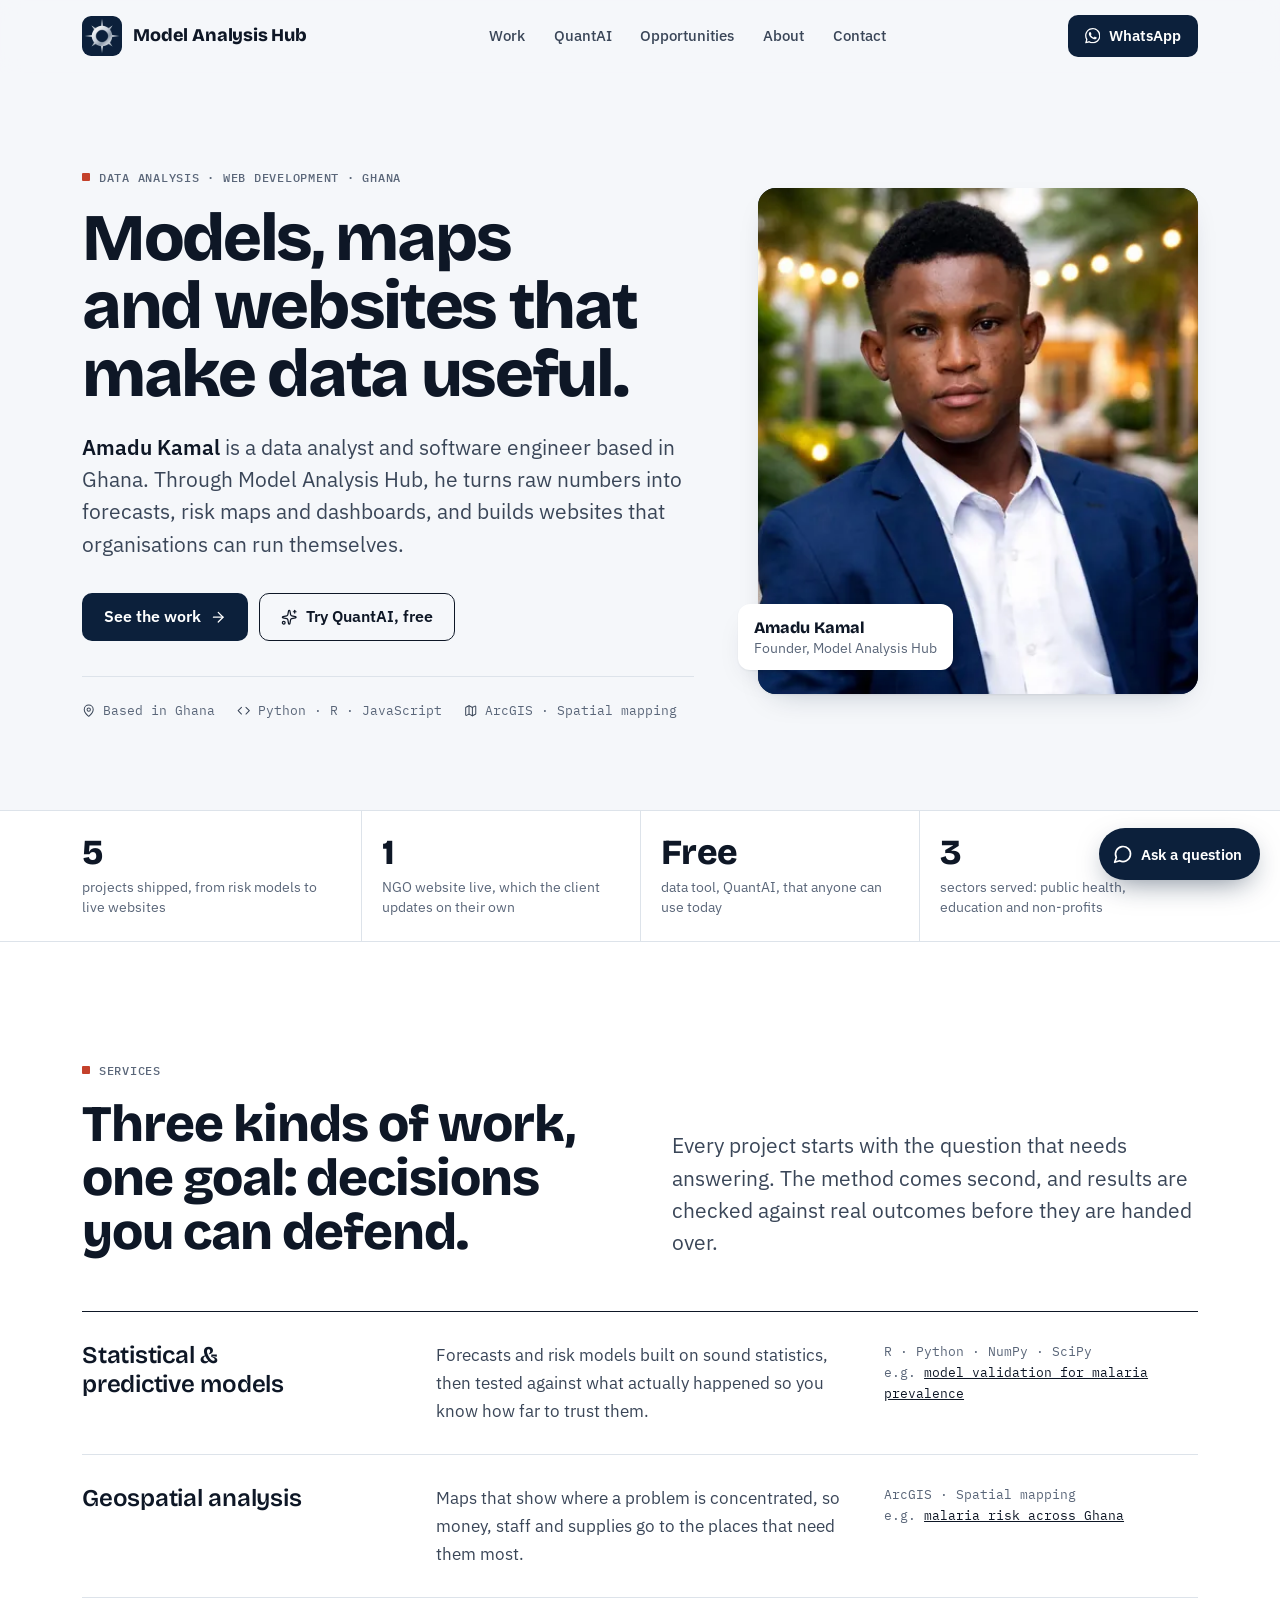
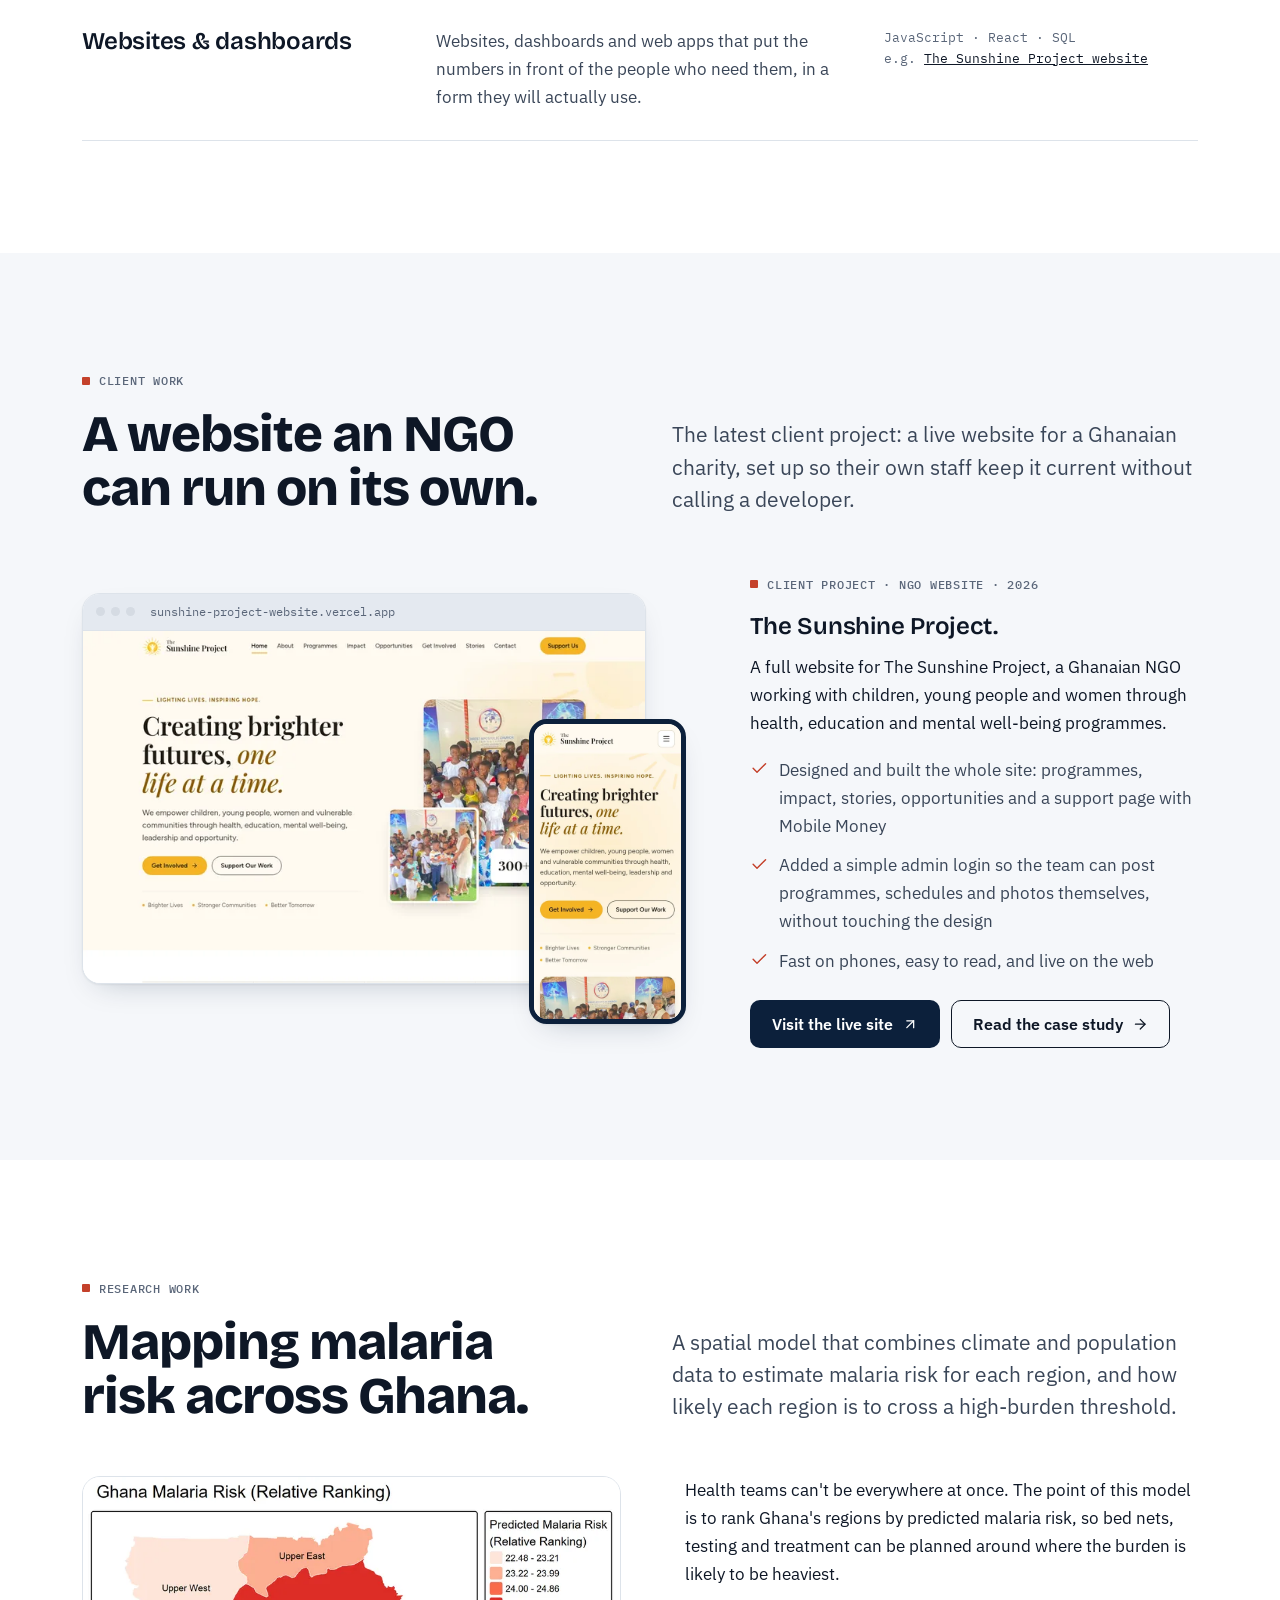
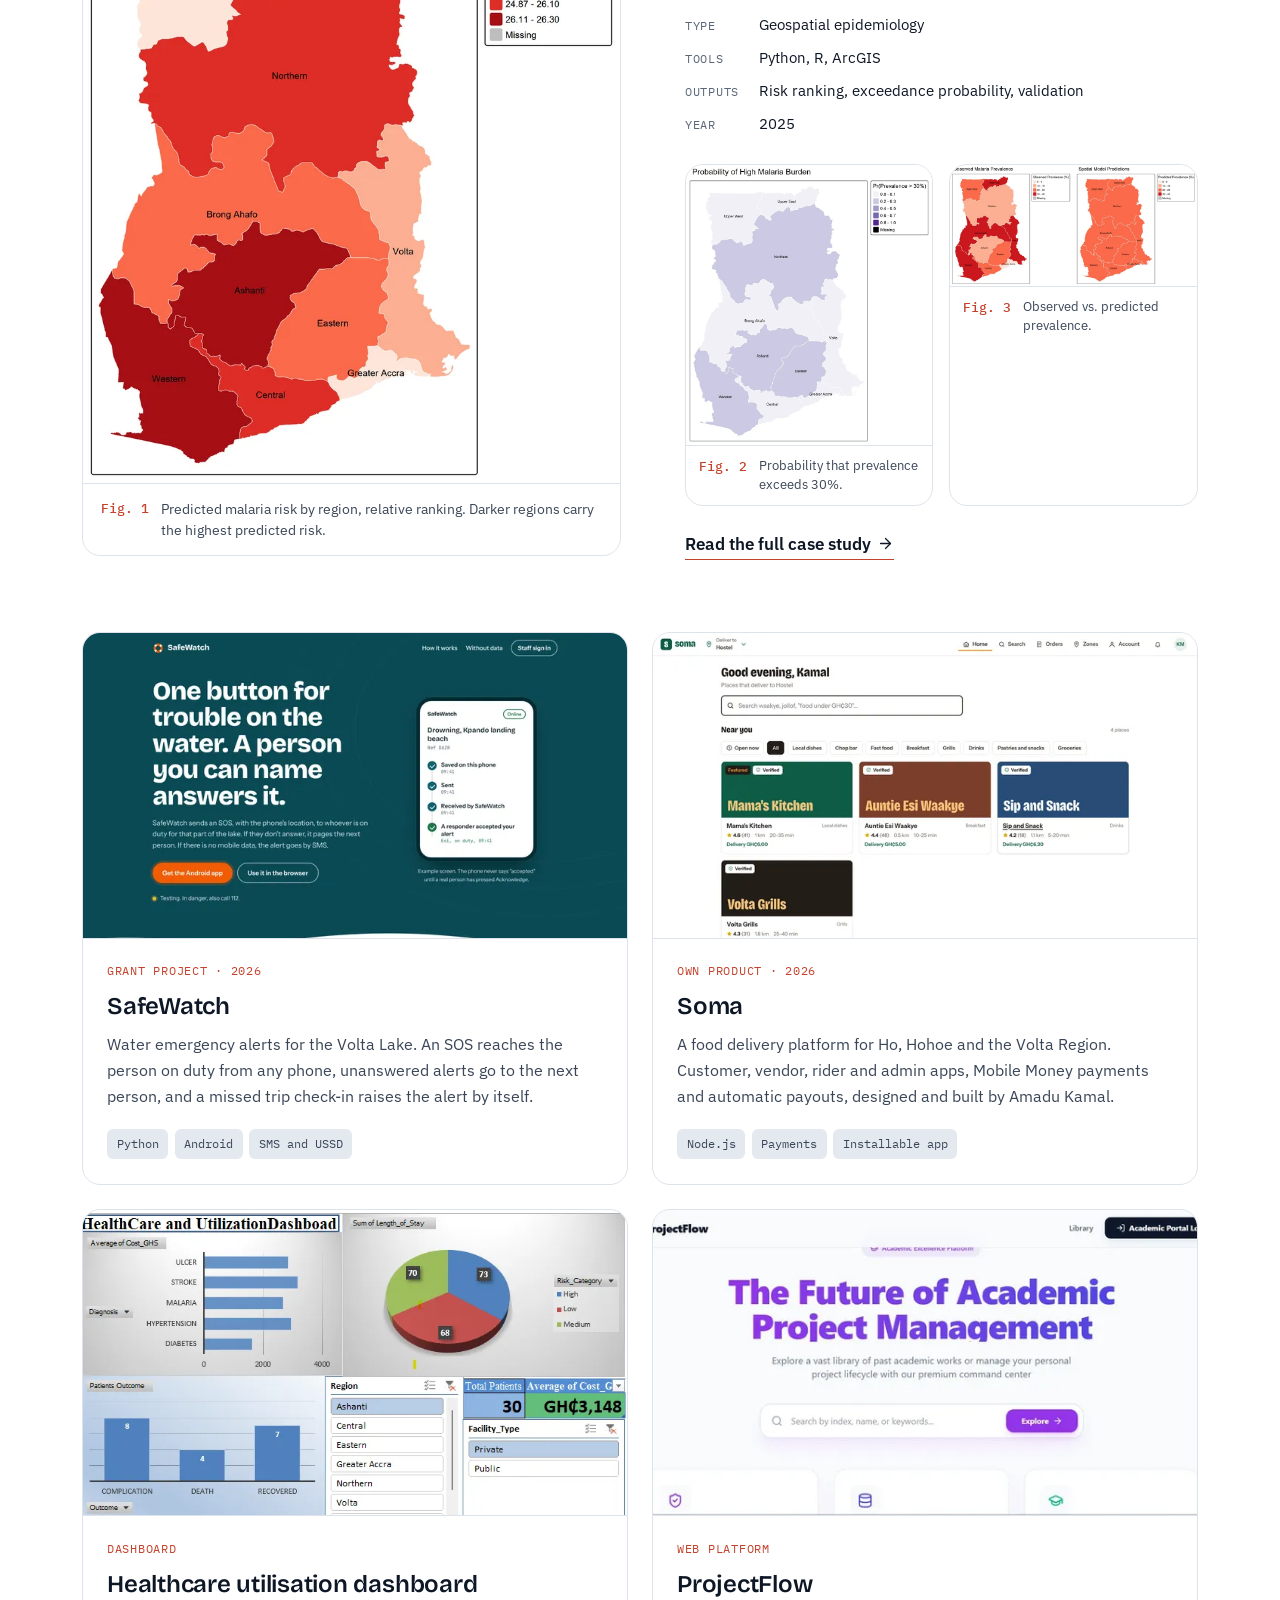
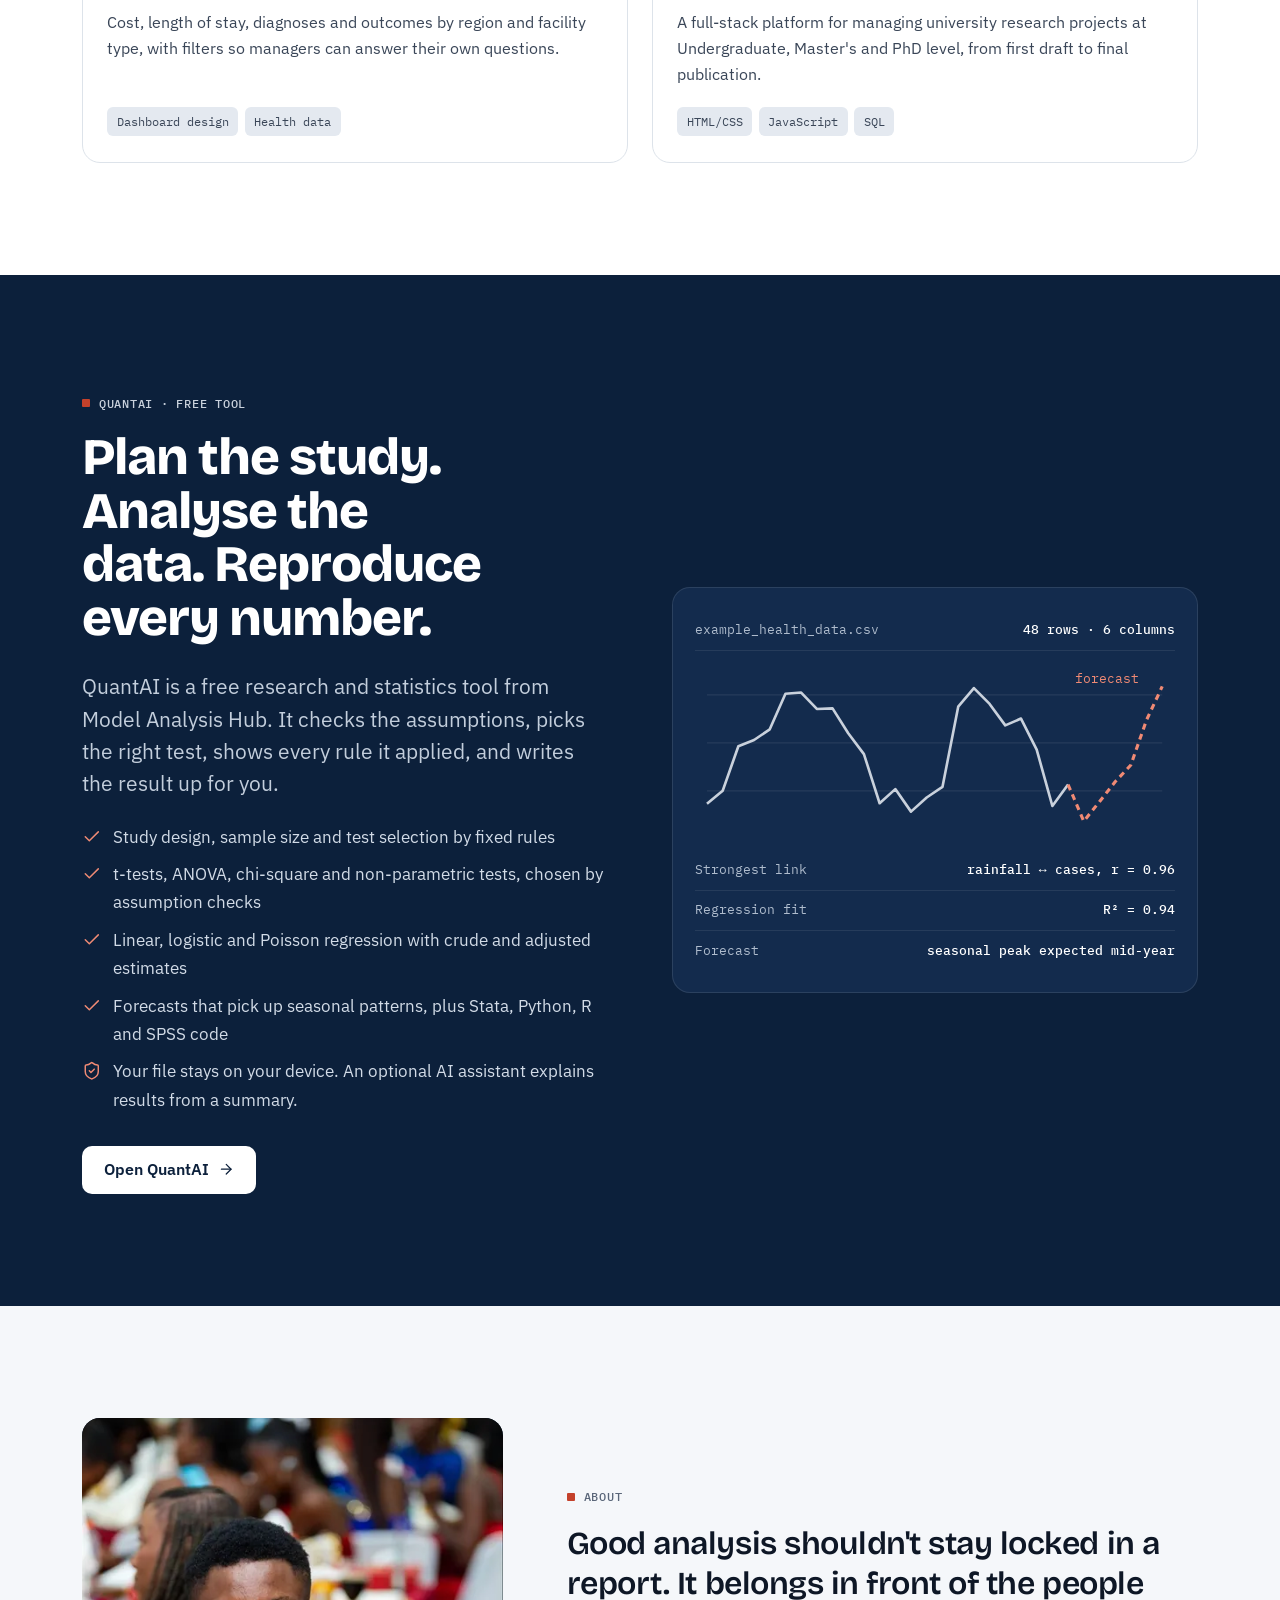
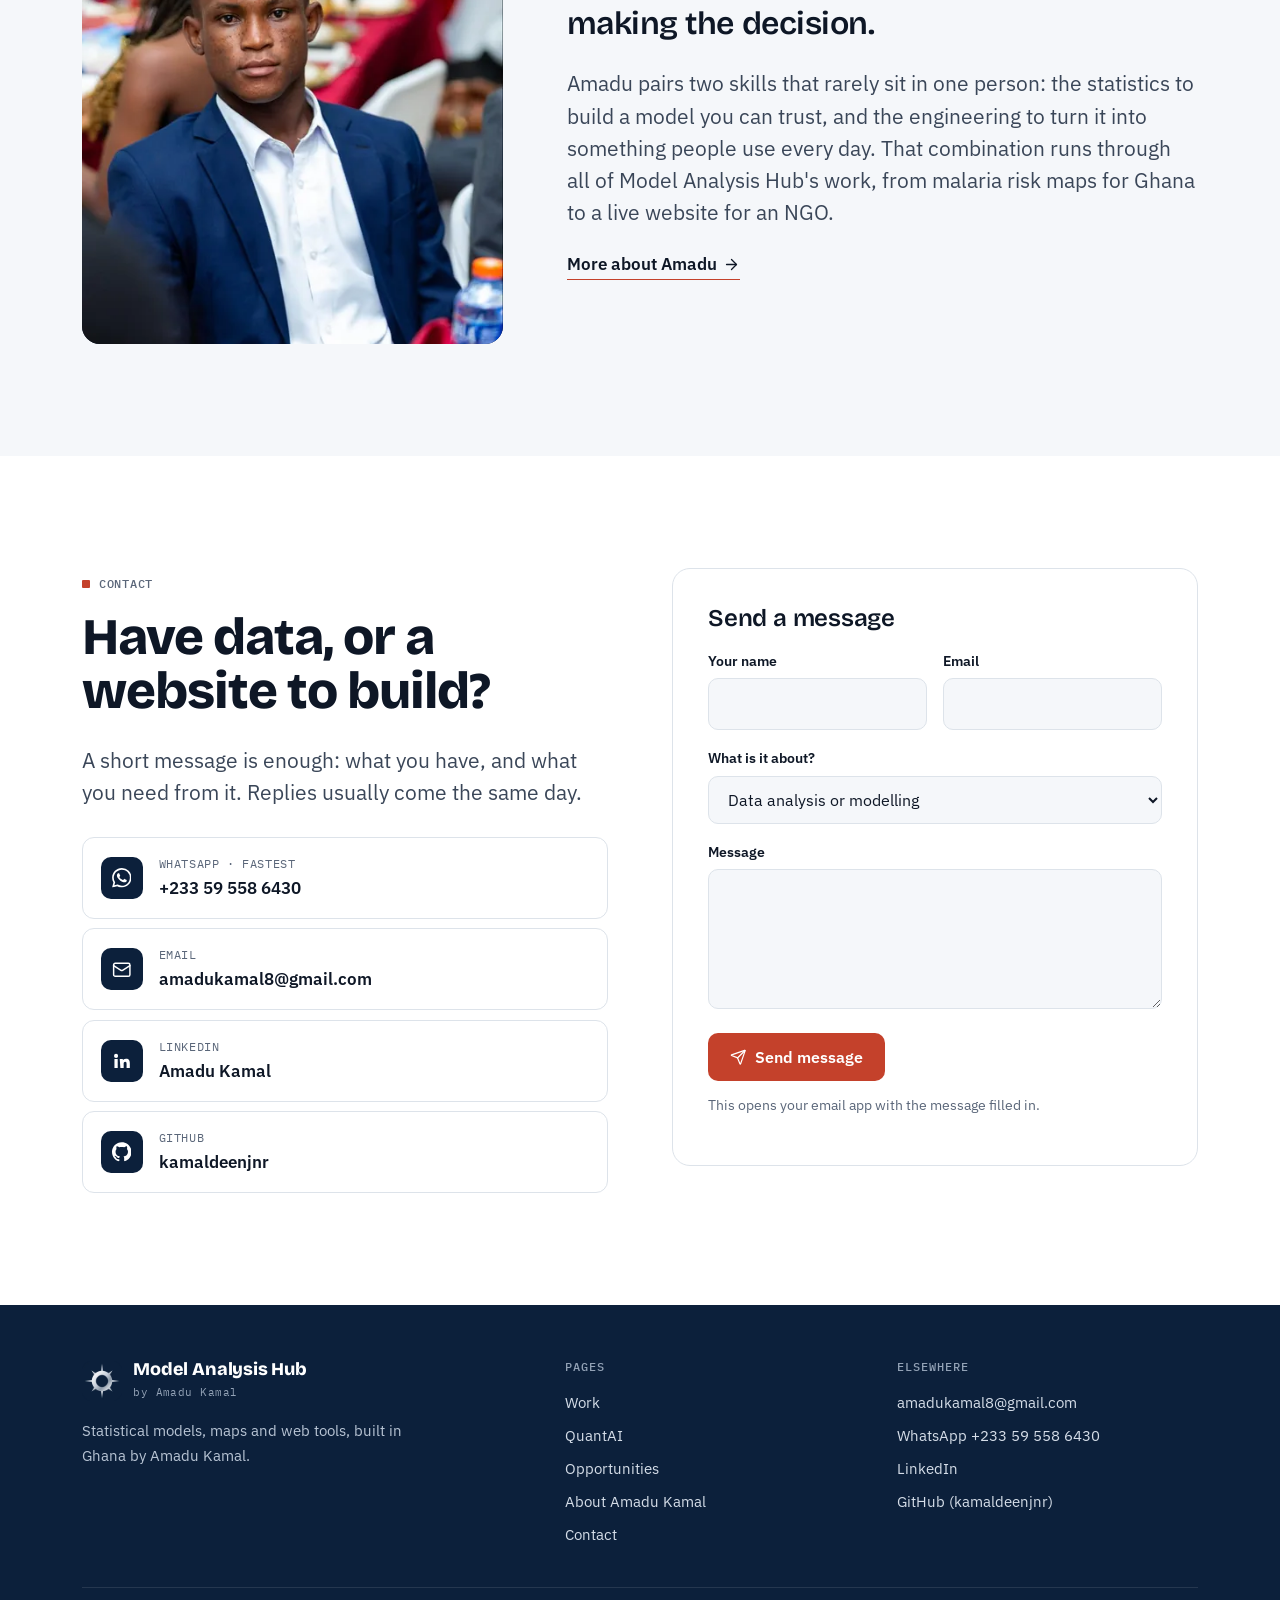
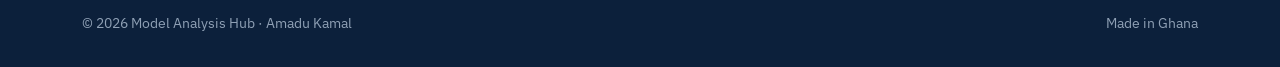
==== index.html @ a0639b0c "Add SafeWatch to Work, home page, About and site summary" ====
<!doctype html>
<html lang="en" class="no-js">
<head>
<meta charset="utf-8">
<meta name="viewport" content="width=device-width, initial-scale=1">
<title>Data Analysis, Maps &amp; Websites in Ghana | Amadu Kamal</title>
<meta name="description" content="Amadu Kamal is a Ghanaian data analyst and software engineer. Through Model Analysis Hub he builds websites, statistical models, malaria risk maps and dashboards. Try QuantAI, his free data tool.">
<meta name="author" content="Amadu Kamal">
<meta name="google-site-verification" content="Pt5oXq1ZHAFa3sKu0Z5aOgnvR7AyB0WggZqfOcq45DY">
<link rel="canonical" href="https://modelanalysishub.com/">
<meta name="theme-color" content="#0C203B">
<meta property="og:type" content="website">
<meta property="og:site_name" content="Model Analysis Hub">
<meta property="og:title" content="Data Analysis, Maps &amp; Websites in Ghana | Amadu Kamal">
<meta property="og:description" content="Amadu Kamal is a Ghanaian data analyst and software engineer. Through Model Analysis Hub he builds websites, statistical models, malaria risk maps and dashboards. Try QuantAI, his free data tool.">
<meta property="og:url" content="https://modelanalysishub.com/">
<meta property="og:image" content="https://modelanalysishub.com/assets/img/og-amadu-kamal.jpg">
<meta property="og:image:width" content="1200">
<meta property="og:image:height" content="630">
<meta property="og:image:alt" content="Amadu Kamal, founder of Model Analysis Hub">
<meta property="og:locale" content="en_GB">
<meta name="twitter:card" content="summary_large_image">
<meta name="twitter:title" content="Data Analysis, Maps &amp; Websites in Ghana | Amadu Kamal">
<meta name="twitter:description" content="Amadu Kamal is a Ghanaian data analyst and software engineer. Through Model Analysis Hub he builds websites, statistical models, malaria risk maps and dashboards. Try QuantAI, his free data tool.">
<meta name="twitter:image" content="https://modelanalysishub.com/assets/img/og-amadu-kamal.jpg">
<link rel="icon" href="/favicon.ico" sizes="48x48">
<link rel="icon" href="/assets/img/icon.svg" type="image/svg+xml">
<link rel="icon" href="/assets/img/favicon-96.png" type="image/png" sizes="96x96">
<link rel="icon" href="/assets/img/favicon-192.png" type="image/png" sizes="192x192">
<link rel="apple-touch-icon" href="/assets/img/apple-touch-icon.png">
<link rel="manifest" href="/site.webmanifest">
<link rel="preload" href="assets/fonts/bricolage-grotesque-latin-800-normal.woff2" as="font" type="font/woff2" crossorigin>
<link rel="preload" href="assets/fonts/bricolage-grotesque-latin-600-normal.woff2" as="font" type="font/woff2" crossorigin>
<link rel="preload" href="assets/fonts/ibm-plex-sans-latin-400-normal.woff2" as="font" type="font/woff2" crossorigin>
<link rel="preload" href="assets/fonts/ibm-plex-mono-latin-500-normal.woff2" as="font" type="font/woff2" crossorigin>
<link rel="stylesheet" href="assets/css/site.css">
<script type="application/ld+json">{"@context": "https://schema.org", "@graph": [{"@type": "WebSite", "@id": "https://modelanalysishub.com/#website", "url": "https://modelanalysishub.com/", "name": "Model Analysis Hub", "alternateName": "Amadu Kamal", "publisher": {"@id": "https://modelanalysishub.com/#org"}, "inLanguage": "en"}, {"@type": "Organization", "@id": "https://modelanalysishub.com/#org", "name": "Model Analysis Hub", "url": "https://modelanalysishub.com/", "logo": "https://modelanalysishub.com/assets/img/favicon-512.png", "founder": {"@id": "https://modelanalysishub.com/#amadu-kamal"}, "email": "amadukamal8@gmail.com", "areaServed": "Worldwide", "address": {"@type": "PostalAddress", "addressCountry": "GH"}, "sameAs": ["https://github.com/kamaldeenjnr", "https://www.linkedin.com/in/amadu-kamal-65ab5326a"], "description": "Data analytics and software studio founded by Amadu Kamal: statistical and geospatial models, dashboards and web platforms."}, {"@type": "Person", "@id": "https://modelanalysishub.com/#amadu-kamal", "name": "Amadu Kamal", "alternateName": ["Amadu Kamal Jnr", "Kamal Amadu", "kamaldeenjnr"], "jobTitle": "Data Analyst and Software Engineer", "description": "Amadu Kamal is a Ghanaian data analyst and software engineer, founder of Model Analysis Hub. He builds statistical and geospatial models, dashboards and web platforms, and created QuantAI.", "image": "https://modelanalysishub.com/assets/img/amadu-kamal.jpg", "url": "https://modelanalysishub.com/founder.html", "email": "mailto:amadukamal8@gmail.com", "telephone": "+233595586430", "nationality": {"@type": "Country", "name": "Ghana"}, "homeLocation": {"@type": "Country", "name": "Ghana"}, "worksFor": {"@id": "https://modelanalysishub.com/#org"}, "knowsAbout": ["Website design", "Web development", "Data analysis", "Statistical modelling", "Predictive modelling", "Geospatial analysis", "Malaria risk mapping", "Python", "R", "ArcGIS", "JavaScript", "React", "SQL", "Dashboards", "Web development"], "sameAs": ["https://www.linkedin.com/in/amadu-kamal-65ab5326a", "https://github.com/kamaldeenjnr"]}, {"@type": "WebPage", "@id": "https://modelanalysishub.com/#webpage", "url": "https://modelanalysishub.com/", "name": "Amadu Kamal | Model Analysis Hub", "isPartOf": {"@id": "https://modelanalysishub.com/#website"}, "about": {"@id": "https://modelanalysishub.com/#amadu-kamal"}, "primaryImageOfPage": "https://modelanalysishub.com/assets/img/amadu-kamal.jpg"}]}</script>
</head>
<body>
<svg xmlns="http://www.w3.org/2000/svg" style="display:none" aria-hidden="true"><symbol id="i-arrow-right" viewBox="0 0 24 24"><path d="M5 12h14" /> <path d="m12 5 7 7-7 7" /></symbol><symbol id="i-arrow-up-right" viewBox="0 0 24 24"><path d="M7 7h10v10" /> <path d="M7 17 17 7" /></symbol><symbol id="i-b-github" viewBox="0 0 24 24"><path d="M12 .297c-6.63 0-12 5.373-12 12 0 5.303 3.438 9.8 8.205 11.385.6.113.82-.258.82-.577 0-.285-.01-1.04-.015-2.04-3.338.724-4.042-1.61-4.042-1.61C4.422 18.07 3.633 17.7 3.633 17.7c-1.087-.744.084-.729.084-.729 1.205.084 1.838 1.236 1.838 1.236 1.07 1.835 2.809 1.305 3.495.998.108-.776.417-1.305.76-1.605-2.665-.3-5.466-1.332-5.466-5.93 0-1.31.465-2.38 1.235-3.22-.135-.303-.54-1.523.105-3.176 0 0 1.005-.322 3.3 1.23.96-.267 1.98-.399 3-.405 1.02.006 2.04.138 3 .405 2.28-1.552 3.285-1.23 3.285-1.23.645 1.653.24 2.873.12 3.176.765.84 1.23 1.91 1.23 3.22 0 4.61-2.805 5.625-5.475 5.92.42.36.81 1.096.81 2.22 0 1.606-.015 2.896-.015 3.286 0 .315.21.69.825.57C20.565 22.092 24 17.592 24 12.297c0-6.627-5.373-12-12-12"/></symbol><symbol id="i-b-linkedin" viewBox="0 0 24 24"><path d="M4.98 3.5a2.5 2.5 0 1 1 0 5 2.5 2.5 0 0 1 0-5zM3 9.75h4v11H3zM9.5 9.75h3.8v1.6h.06c.53-.95 1.83-1.95 3.77-1.95 4.03 0 4.77 2.55 4.77 5.87v5.48h-4v-4.86c0-1.16-.02-2.65-1.66-2.65-1.66 0-1.92 1.26-1.92 2.57v4.94h-4z"/></symbol><symbol id="i-b-whatsapp" viewBox="0 0 24 24"><path d="M17.472 14.382c-.297-.149-1.758-.867-2.03-.967-.273-.099-.471-.148-.67.15-.197.297-.767.966-.94 1.164-.173.199-.347.223-.644.075-.297-.15-1.255-.463-2.39-1.475-.883-.788-1.48-1.761-1.653-2.059-.173-.297-.018-.458.13-.606.134-.133.298-.347.446-.52.149-.174.198-.298.298-.497.099-.198.05-.371-.025-.52-.075-.149-.669-1.612-.916-2.207-.242-.579-.487-.5-.669-.51-.173-.008-.371-.01-.57-.01-.198 0-.52.074-.792.372-.272.297-1.04 1.016-1.04 2.479 0 1.462 1.065 2.875 1.213 3.074.149.198 2.096 3.2 5.077 4.487.709.306 1.262.489 1.694.625.712.227 1.36.195 1.871.118.571-.085 1.758-.719 2.006-1.413.248-.694.248-1.289.173-1.413-.074-.124-.272-.198-.57-.347m-5.421 7.403h-.004a9.87 9.87 0 01-5.031-1.378l-.361-.214-3.741.982.998-3.648-.235-.374a9.86 9.86 0 01-1.51-5.26c.001-5.45 4.436-9.884 9.888-9.884 2.64 0 5.122 1.03 6.988 2.898a9.825 9.825 0 012.893 6.994c-.003 5.45-4.437 9.884-9.885 9.884m8.413-18.297A11.815 11.815 0 0012.05 0C5.495 0 .16 5.335.157 11.892c0 2.096.547 4.142 1.588 5.945L.057 24l6.305-1.654a11.882 11.882 0 005.683 1.448h.005c6.554 0 11.89-5.335 11.893-11.893a11.821 11.821 0 00-3.48-8.413Z"/></symbol><symbol id="i-calendar" viewBox="0 0 24 24"><path d="M8 2v3" /> <path d="M16 2v3" /> <rect x="3" y="3" width="18" height="18" rx="2" /> <path d="M3 9h18" /></symbol><symbol id="i-chart-line" viewBox="0 0 24 24"><path d="M3 3v16a2 2 0 0 0 2 2h16" /> <path d="m19 9-5 5-4-4-3 3" /></symbol><symbol id="i-chart-scatter" viewBox="0 0 24 24"><circle cx="7.5" cy="7.5" r=".5" fill="currentColor" /> <circle cx="18.5" cy="5.5" r=".5" fill="currentColor" /> <circle cx="11.5" cy="11.5" r=".5" fill="currentColor" /> <circle cx="7.5" cy="16.5" r=".5" fill="currentColor" /> <circle cx="17.5" cy="14.5" r=".5" fill="currentColor" /> <path d="M3 3v16a2 2 0 0 0 2 2h16" /></symbol><symbol id="i-check" viewBox="0 0 24 24"><path d="M20 6 9 17l-5-5" /></symbol><symbol id="i-chevron-down" viewBox="0 0 24 24"><path d="m6 9 6 6 6-6" /></symbol><symbol id="i-code" viewBox="0 0 24 24"><path d="m16 18 6-6-6-6" /> <path d="m8 6-6 6 6 6" /></symbol><symbol id="i-copy" viewBox="0 0 24 24"><rect width="14" height="14" x="8" y="8" rx="2" ry="2" /> <path d="M4 16c-1.1 0-2-.9-2-2V4c0-1.1.9-2 2-2h10c1.1 0 2 .9 2 2" /></symbol><symbol id="i-database" viewBox="0 0 24 24"><ellipse cx="12" cy="5" rx="9" ry="3" /> <path d="M3 5V19A9 3 0 0 0 21 19V5" /> <path d="M3 12A9 3 0 0 0 21 12" /></symbol><symbol id="i-download" viewBox="0 0 24 24"><path d="M12 15V3" /> <path d="M21 15v4a2 2 0 0 1-2 2H5a2 2 0 0 1-2-2v-4" /> <path d="m7 10 5 5 5-5" /></symbol><symbol id="i-file-spreadsheet" viewBox="0 0 24 24"><path d="M6 22a2 2 0 0 1-2-2V4a2 2 0 0 1 2-2h8a2.4 2.4 0 0 1 1.704.706l3.588 3.588A2.4 2.4 0 0 1 20 8v12a2 2 0 0 1-2 2z" /> <path d="M14 2v5a1 1 0 0 0 1 1h5" /> <path d="M8 13h2" /> <path d="M14 13h2" /> <path d="M8 17h2" /> <path d="M14 17h2" /></symbol><symbol id="i-flask-conical" viewBox="0 0 24 24"><path d="M14 2v6a2 2 0 0 0 .245.96l5.51 10.08A2 2 0 0 1 18 22H6a2 2 0 0 1-1.755-2.96l5.51-10.08A2 2 0 0 0 10 8V2" /> <path d="M6.453 15h11.094" /> <path d="M8.5 2h7" /></symbol><symbol id="i-globe" viewBox="0 0 24 24"><circle cx="12" cy="12" r="10" /> <path d="M12 2a14.5 14.5 0 0 0 0 20 14.5 14.5 0 0 0 0-20" /> <path d="M2 12h20" /></symbol><symbol id="i-grid-3x3" viewBox="0 0 24 24"><rect width="18" height="18" x="3" y="3" rx="2" /> <path d="M3 9h18" /> <path d="M3 15h18" /> <path d="M9 3v18" /> <path d="M15 3v18" /></symbol><symbol id="i-info" viewBox="0 0 24 24"><circle cx="12" cy="12" r="10" /> <path d="M12 16v-4" /> <path d="M12 8h.01" /></symbol><symbol id="i-layers" viewBox="0 0 24 24"><path d="M12.83 2.18a2 2 0 0 0-1.66 0L2.6 6.08a1 1 0 0 0 0 1.83l8.58 3.91a2 2 0 0 0 1.66 0l8.58-3.9a1 1 0 0 0 0-1.83z" /> <path d="M2 12a1 1 0 0 0 .58.91l8.6 3.91a2 2 0 0 0 1.65 0l8.58-3.9A1 1 0 0 0 22 12" /> <path d="M2 17a1 1 0 0 0 .58.91l8.6 3.91a2 2 0 0 0 1.65 0l8.58-3.9A1 1 0 0 0 22 17" /></symbol><symbol id="i-lightbulb" viewBox="0 0 24 24"><path d="M15 14c.2-1 .7-1.7 1.5-2.5 1-.9 1.5-2.2 1.5-3.5A6 6 0 0 0 6 8c0 1 .2 2.2 1.5 3.5.7.7 1.3 1.5 1.5 2.5" /> <path d="M9 18h6" /> <path d="M10 22h4" /></symbol><symbol id="i-mail" viewBox="0 0 24 24"><path d="m22 7-8.991 5.727a2 2 0 0 1-2.009 0L2 7" /> <rect x="2" y="4" width="20" height="16" rx="2" /></symbol><symbol id="i-map" viewBox="0 0 24 24"><path d="M14.106 5.553a2 2 0 0 0 1.788 0l3.659-1.83A1 1 0 0 1 21 4.619v12.764a1 1 0 0 1-.553.894l-4.553 2.277a2 2 0 0 1-1.788 0l-4.212-2.106a2 2 0 0 0-1.788 0l-3.659 1.83A1 1 0 0 1 3 19.381V6.618a1 1 0 0 1 .553-.894l4.553-2.277a2 2 0 0 1 1.788 0z" /> <path d="M15 5.764v15" /> <path d="M9 3.236v15" /></symbol><symbol id="i-map-pin" viewBox="0 0 24 24"><path d="M20 10c0 4.993-5.539 10.193-7.399 11.799a1 1 0 0 1-1.202 0C9.539 20.193 4 14.993 4 10a8 8 0 0 1 16 0" /> <circle cx="12" cy="10" r="3" /></symbol><symbol id="i-menu" viewBox="0 0 24 24"><path d="M4 5h16" /> <path d="M4 12h16" /> <path d="M4 19h16" /></symbol><symbol id="i-message-circle" viewBox="0 0 24 24"><path d="M2.992 16.342a2 2 0 0 1 .094 1.167l-1.065 3.29a1 1 0 0 0 1.236 1.168l3.413-.998a2 2 0 0 1 1.099.092 10 10 0 1 0-4.777-4.719" /></symbol><symbol id="i-printer" viewBox="0 0 24 24"><path d="M6 18H4a2 2 0 0 1-2-2v-5a2 2 0 0 1 2-2h16a2 2 0 0 1 2 2v5a2 2 0 0 1-2 2h-2" /> <path d="M6 9V3a1 1 0 0 1 1-1h10a1 1 0 0 1 1 1v6" /> <rect x="6" y="14" width="12" height="8" rx="1" /></symbol><symbol id="i-refresh-cw" viewBox="0 0 24 24"><path d="M3 12a9 9 0 0 1 9-9 9.75 9.75 0 0 1 6.74 2.74L21 8" /> <path d="M21 3v5h-5" /> <path d="M21 12a9 9 0 0 1-9 9 9.75 9.75 0 0 1-6.74-2.74L3 16" /> <path d="M8 16H3v5" /></symbol><symbol id="i-send" viewBox="0 0 24 24"><path d="M14.536 21.686a.5.5 0 0 0 .937-.024l6.5-19a.496.496 0 0 0-.635-.635l-19 6.5a.5.5 0 0 0-.024.937l7.93 3.18a2 2 0 0 1 1.112 1.11z" /> <path d="m21.854 2.147-10.94 10.939" /></symbol><symbol id="i-shield-check" viewBox="0 0 24 24"><path d="M20 13c0 5-3.5 7.5-7.66 8.95a1 1 0 0 1-.67-.01C7.5 20.5 4 18 4 13V6a1 1 0 0 1 1-1c2 0 4.5-1.2 6.24-2.72a1.17 1.17 0 0 1 1.52 0C14.51 3.81 17 5 19 5a1 1 0 0 1 1 1z" /> <path d="m9 12 2 2 4-4" /></symbol><symbol id="i-sigma" viewBox="0 0 24 24"><path d="M18 7V5a1 1 0 0 0-1-1H6.5a.5.5 0 0 0-.4.8l4.5 6a2 2 0 0 1 0 2.4l-4.5 6a.5.5 0 0 0 .4.8H17a1 1 0 0 0 1-1v-2" /></symbol><symbol id="i-sparkles" viewBox="0 0 24 24"><path d="M11.017 2.814a1 1 0 0 1 1.966 0l1.051 5.558a2 2 0 0 0 1.594 1.594l5.558 1.051a1 1 0 0 1 0 1.966l-5.558 1.051a2 2 0 0 0-1.594 1.594l-1.051 5.558a1 1 0 0 1-1.966 0l-1.051-5.558a2 2 0 0 0-1.594-1.594l-5.558-1.051a1 1 0 0 1 0-1.966l5.558-1.051a2 2 0 0 0 1.594-1.594z" /> <path d="M20 2v4" /> <path d="M22 4h-4" /> <circle cx="4" cy="20" r="2" /></symbol><symbol id="i-table" viewBox="0 0 24 24"><path d="M12 3v18" /> <rect width="18" height="18" x="3" y="3" rx="2" /> <path d="M3 9h18" /> <path d="M3 15h18" /></symbol><symbol id="i-trending-up" viewBox="0 0 24 24"><path d="M16 7h6v6" /> <path d="m22 7-8.5 8.5-5-5L2 17" /></symbol><symbol id="i-triangle-alert" viewBox="0 0 24 24"><path d="m21.73 18-8-14a2 2 0 0 0-3.48 0l-8 14A2 2 0 0 0 4 21h16a2 2 0 0 0 1.73-3" /> <path d="M12 9v4" /> <path d="M12 17h.01" /></symbol><symbol id="i-upload" viewBox="0 0 24 24"><path d="M12 3v12" /> <path d="m17 8-5-5-5 5" /> <path d="M21 15v4a2 2 0 0 1-2 2H5a2 2 0 0 1-2-2v-4" /></symbol><symbol id="i-user-round" viewBox="0 0 24 24"><circle cx="12" cy="8" r="5" /> <path d="M20 21a8 8 0 0 0-16 0" /></symbol><symbol id="i-x" viewBox="0 0 24 24"><path d="M18 6 6 18" /> <path d="m6 6 12 12" /></symbol></svg>
<a class="skip" href="#main">Skip to content</a>
<header class="site-header">
  <div class="wrap head-in">
    <a class="brand" href="index.html" aria-label="Model Analysis Hub, home">
      <img src="assets/img/logo-mark.webp" alt="" width="40" height="40">
      <span><b>Model Analysis Hub</b></span>
    </a>
    <nav class="nav" id="nav" aria-label="Main"><ul><li><a href="projects.html">Work</a></li><li><a href="ai.html">QuantAI</a></li><li><a href="opportunities.html">Opportunities</a></li><li><a href="founder.html">About</a></li><li><a href="index.html#contact">Contact</a></li></ul></nav>
    <div class="head-cta">
      <a class="btn btn-navy" href="https://wa.me/233595586430" target="_blank" rel="noopener"><svg class="icon solid" aria-hidden="true"><use href="#i-b-whatsapp"/></svg>WhatsApp</a>
      <button class="menu-btn" type="button" aria-controls="nav" aria-expanded="false" aria-label="Open menu"><svg class="icon i-open" aria-hidden="true"><use href="#i-menu"/></svg><svg class="icon i-close" aria-hidden="true"><use href="#i-x"/></svg></button>
    </div>
  </div>
</header>
<main id="main">

<section class="hero">
  <div class="wrap hero-grid">
    <div>
      <p class="label">Data analysis · Web development · Ghana</p>
      <h1 class="statement">Models, maps and websites that make data useful.</h1>
      <p class="lead"><b>Amadu Kamal</b> is a data analyst and software engineer based in Ghana. Through Model Analysis Hub, he turns raw numbers into forecasts, risk maps and dashboards, and builds websites that organisations can run themselves.</p>
      <div class="btn-row">
        <a class="btn btn-navy" href="projects.html">See the work <svg class="icon go" aria-hidden="true"><use href="#i-arrow-right"/></svg></a>
        <a class="btn btn-line" href="ai.html"><svg class="icon" aria-hidden="true"><use href="#i-sparkles"/></svg>Try QuantAI, free</a>
      </div>
      <div class="facts"><span><svg class="icon" aria-hidden="true"><use href="#i-map-pin"/></svg>Based in Ghana</span><span><svg class="icon" aria-hidden="true"><use href="#i-code"/></svg>Python · R · JavaScript</span><span><svg class="icon" aria-hidden="true"><use href="#i-map"/></svg>ArcGIS · Spatial mapping</span></div>
    </div>
    <div class="hero-photo">
      <figure><picture><source type="image/webp" srcset="assets/img/amadu-kamal-480.webp 480w, assets/img/amadu-kamal.webp 900w" sizes="(max-width: 900px) 90vw, 420px"><img src="assets/img/amadu-kamal.jpg" alt="Amadu Kamal, data analyst and founder of Model Analysis Hub" width="900" height="900" fetchpriority="high" decoding="async"></picture></figure>
      <p class="tag"><b>Amadu Kamal</b><span>Founder, Model Analysis Hub</span></p>
    </div>
  </div>
</section>

<section class="proof" aria-label="At a glance">
  <div class="wrap">
    <ul>
      <li><b>5</b><span>projects shipped, from risk models to live websites</span></li>
      <li><b>1</b><span>NGO website live, which the client updates on their own</span></li>
      <li><b>Free</b><span>data tool, QuantAI, that anyone can use today</span></li>
      <li><b>3</b><span>sectors served: public health, education and non-profits</span></li>
    </ul>
  </div>
</section>

<section class="section on-white">
  <div class="wrap">
    <div class="split-head">
      <div class="rv"><p class="label">Services</p><h2>Three kinds of work, one goal: decisions you can defend.</h2></div>
      <p class="lead rv">Every project starts with the question that needs answering. The method comes second, and results are checked against real outcomes before they are handed over.</p>
    </div>
    <div class="services">
      <div class="service rv"><h3>Statistical &amp; predictive models</h3><p>Forecasts and risk models built on sound statistics, then tested against what actually happened so you know how far to trust them.</p><p class="uses">R · Python · NumPy · SciPy<br>e.g. <a href="projects.html#model-validation">model validation for malaria prevalence</a></p></div>
      <div class="service rv"><h3>Geospatial analysis</h3><p>Maps that show where a problem is concentrated, so money, staff and supplies go to the places that need them most.</p><p class="uses">ArcGIS · Spatial mapping<br>e.g. <a href="projects.html#malaria-risk">malaria risk across Ghana</a></p></div>
      <div class="service rv"><h3>Websites &amp; dashboards</h3><p>Websites, dashboards and web apps that put the numbers in front of the people who need them, in a form they will actually use.</p><p class="uses">JavaScript · React · SQL<br>e.g. <a href="projects.html#sunshine-project">The Sunshine Project website</a></p></div>
    </div>
  </div>
</section>


<section class="section" id="client-work">
  <div class="wrap">
    <div class="split-head">
      <div class="rv"><p class="label">Client work</p><h2>A website an NGO can run on its own.</h2></div>
      <p class="lead rv">The latest client project: a live website for a Ghanaian charity, set up so their own staff keep it current without calling a developer.</p>
    </div>
    <div class="client">
      <div class="devices rv">
        <div class="desk"><div class="bar"><i></i><i></i><i></i><span>sunshine-project-website.vercel.app</span></div><picture><source type="image/webp" srcset="assets/img/sunshine-project-home-720.webp 720w, assets/img/sunshine-project-home.webp 1440w" sizes="(max-width: 900px) 100vw, 640px"><img src="assets/img/sunshine-project-home.jpg" alt="Homepage of The Sunshine Project website: Creating brighter futures, one life at a time, with photos of children at an outreach event" width="1440" height="900" loading="lazy" decoding="async"></picture></div>
        <div class="phone"><picture><source type="image/webp" srcset="assets/img/sunshine-project-mobile.webp" sizes="160px"><img src="assets/img/sunshine-project-mobile.jpg" alt="The Sunshine Project website on a phone" width="390" height="780" loading="lazy" decoding="async"></picture></div>
      </div>
      <div class="rv">
        <p class="label">Client project · NGO website · 2026</p>
        <h3>The Sunshine Project.</h3>
        <p>A full website for The Sunshine Project, a Ghanaian NGO working with children, young people and women through health, education and mental well-being programmes.</p>
        <ul class="delivered">
          <li><svg class="icon" aria-hidden="true"><use href="#i-check"/></svg><span>Designed and built the whole site: programmes, impact, stories, opportunities and a support page with Mobile Money</span></li>
          <li><svg class="icon" aria-hidden="true"><use href="#i-check"/></svg><span>Added a simple admin login so the team can post programmes, schedules and photos themselves, without touching the design</span></li>
          <li><svg class="icon" aria-hidden="true"><use href="#i-check"/></svg><span>Fast on phones, easy to read, and live on the web</span></li>
        </ul>
        <div class="btn-row">
          <a class="btn btn-navy" href="https://sunshine-project-website.vercel.app" target="_blank" rel="noopener">Visit the live site <svg class="icon go" aria-hidden="true"><use href="#i-arrow-up-right"/></svg></a>
          <a class="btn btn-line" href="projects.html#sunshine-project">Read the case study <svg class="icon go" aria-hidden="true"><use href="#i-arrow-right"/></svg></a>
        </div>
      </div>
    </div>
  </div>
</section>

<section class="section on-white">
  <div class="wrap">
    <div class="split-head">
      <div class="rv"><p class="label">Research work</p><h2>Mapping malaria risk across Ghana.</h2></div>
      <p class="lead rv">A spatial model that combines climate and population data to estimate malaria risk for each region, and how likely each region is to cross a high-burden threshold.</p>
    </div>
    <div class="case">
      <figure class="fig fig-main rv"><picture><source type="image/webp" srcset="assets/img/ghana-malaria-risk-map-800.webp 800w, assets/img/ghana-malaria-risk-map.webp 1600w" sizes="(max-width: 900px) 100vw, 560px"><img src="assets/img/ghana-malaria-risk-map.jpg" alt="Map of Ghana showing predicted malaria risk by region, with the highest risk in the Ashanti and Western regions" width="1600" height="1807" loading="lazy" decoding="async"></picture><figcaption><b>Fig. 1</b>Predicted malaria risk by region, relative ranking. Darker regions carry the highest predicted risk.</figcaption></figure>
      <div class="rv">
        <p>Health teams can't be everywhere at once. The point of this model is to rank Ghana's regions by predicted malaria risk, so bed nets, testing and treatment can be planned around where the burden is likely to be heaviest.</p>
        <dl><dt>Type</dt><dd>Geospatial epidemiology</dd><dt>Tools</dt><dd>Python, R, ArcGIS</dd><dt>Outputs</dt><dd>Risk ranking, exceedance probability, validation</dd><dt>Year</dt><dd>2025</dd></dl>
        <div class="fig-strip">
          <figure class="fig"><picture><source type="image/webp" srcset="assets/img/ghana-malaria-exceedance-probability-800.webp 800w, assets/img/ghana-malaria-exceedance-probability.webp 1600w" sizes="(max-width: 900px) 50vw, 260px"><img src="assets/img/ghana-malaria-exceedance-probability.jpg" alt="Map of the probability that malaria prevalence exceeds 30 percent in each region of Ghana" width="1600" height="1814" loading="lazy" decoding="async"></picture><figcaption><b>Fig. 2</b>Probability that prevalence exceeds 30%.</figcaption></figure>
          <figure class="fig"><picture><source type="image/webp" srcset="assets/img/ghana-malaria-observed-vs-predicted-800.webp 800w, assets/img/ghana-malaria-observed-vs-predicted.webp 1600w" sizes="(max-width: 900px) 50vw, 260px"><img src="assets/img/ghana-malaria-observed-vs-predicted.jpg" alt="Side-by-side maps comparing observed and predicted malaria prevalence in Ghana" width="1600" height="783" loading="lazy" decoding="async"></picture><figcaption><b>Fig. 3</b>Observed vs. predicted prevalence.</figcaption></figure>
        </div>
        <p style="margin-top:1.5rem"><a class="link" href="projects.html#malaria-risk">Read the full case study <svg class="icon" aria-hidden="true"><use href="#i-arrow-right"/></svg></a></p>
      </div>
    </div>
    <div class="cards" style="margin-top:clamp(3rem,6vw,4.5rem)">
      <a class="card rv" href="projects.html#safewatch"><div class="shot"><picture><source type="image/webp" srcset="assets/img/safewatch-home-720.webp 720w, assets/img/safewatch-home.webp 1440w" sizes="(max-width: 760px) 100vw, 560px"><img src="assets/img/safewatch-home.jpg" alt="SafeWatch, water emergency alerts for the Volta Lake: front page with an SOS alert being accepted by a responder" width="1440" height="900" loading="lazy" decoding="async"></picture></div><div class="body"><span class="kind">Grant project · 2026</span><h3>SafeWatch</h3><p>Water emergency alerts for the Volta Lake. An SOS reaches the person on duty from any phone, unanswered alerts go to the next person, and a missed trip check-in raises the alert by itself.</p><ul class="tags"><li>Python</li><li>Android</li><li>SMS and USSD</li></ul></div></a>
      <a class="card rv" href="projects.html#soma"><div class="shot"><picture><source type="image/webp" srcset="assets/img/soma-home-720.webp 720w, assets/img/soma-home.webp 1440w" sizes="(max-width: 760px) 100vw, 560px"><img src="assets/img/soma-home.jpg" alt="Soma, a food delivery platform for Ho, Hohoe and the Volta Region: search and local vendor cards" width="1440" height="900" loading="lazy" decoding="async"></picture></div><div class="body"><span class="kind">Own product · 2026</span><h3>Soma</h3><p>A food delivery platform for Ho, Hohoe and the Volta Region. Customer, vendor, rider and admin apps, Mobile Money payments and automatic payouts, designed and built by Amadu Kamal.</p><ul class="tags"><li>Node.js</li><li>Payments</li><li>Installable app</li></ul></div></a>
      <a class="card rv" href="projects.html#healthcare-dashboard"><div class="shot"><picture><source type="image/webp" srcset="assets/img/healthcare-utilization-dashboard.webp" sizes="(max-width: 760px) 100vw, 560px"><img src="assets/img/healthcare-utilization-dashboard.jpg" alt="Healthcare utilisation dashboard with charts of cost by diagnosis, risk categories and patient outcomes" width="738" height="429" loading="lazy" decoding="async"></picture></div><div class="body"><span class="kind">Dashboard</span><h3>Healthcare utilisation dashboard</h3><p>Cost, length of stay, diagnoses and outcomes by region and facility type, with filters so managers can answer their own questions.</p><ul class="tags"><li>Dashboard design</li><li>Health data</li></ul></div></a>
      <a class="card rv" href="projects.html#projectflow"><div class="shot"><picture><source type="image/webp" srcset="assets/img/projectflow-platform-700.webp 700w, assets/img/projectflow-platform.webp 1348w" sizes="(max-width: 760px) 100vw, 560px"><img src="assets/img/projectflow-platform.jpg" alt="ProjectFlow homepage: The Future of Academic Project Management" width="1348" height="632" loading="lazy" decoding="async"></picture></div><div class="body"><span class="kind">Web platform</span><h3>ProjectFlow</h3><p>A full-stack platform for managing university research projects at Undergraduate, Master's and PhD level, from first draft to final publication.</p><ul class="tags"><li>HTML/CSS</li><li>JavaScript</li><li>SQL</li></ul></div></a>
    </div>
  </div>
</section>

<section class="section on-navy">
  <div class="wrap qband">
    <div class="rv">
      <p class="label">QuantAI · free tool</p>
      <h2>Plan the study. Analyse the data. Reproduce every number.</h2>
      <p class="lead">QuantAI is a free research and statistics tool from Model Analysis Hub. It checks the assumptions, picks the right test, shows every rule it applied, and writes the result up for you.</p>
      <ul class="checks">
        <li><svg class="icon" aria-hidden="true"><use href="#i-check"/></svg><span>Study design, sample size and test selection by fixed rules</span></li>
        <li><svg class="icon" aria-hidden="true"><use href="#i-check"/></svg><span>t-tests, ANOVA, chi-square and non-parametric tests, chosen by assumption checks</span></li>
        <li><svg class="icon" aria-hidden="true"><use href="#i-check"/></svg><span>Linear, logistic and Poisson regression with crude and adjusted estimates</span></li>
        <li><svg class="icon" aria-hidden="true"><use href="#i-check"/></svg><span>Forecasts that pick up seasonal patterns, plus Stata, Python, R and SPSS code</span></li>
        <li><svg class="icon" aria-hidden="true"><use href="#i-shield-check"/></svg><span>Your file stays on your device. An optional AI assistant explains results from a summary.</span></li>
      </ul>
      <a class="btn btn-light" href="ai.html">Open QuantAI <svg class="icon go" aria-hidden="true"><use href="#i-arrow-right"/></svg></a>
    </div>
    <div class="panel rv" role="figure" aria-label="Example QuantAI result">
      <div class="row"><span>example_health_data.csv</span><b>48 rows · 6 columns</b></div>
      <svg viewBox="0 0 400 150" role="img" aria-label="Example forecast chart: monthly values with a seasonal pattern and a highlighted forecast"><line x1="10" x2="390" y1="30" y2="30" stroke="rgba(255,255,255,.08)"/><line x1="10" x2="390" y1="70" y2="70" stroke="rgba(255,255,255,.08)"/><line x1="10" x2="390" y1="110" y2="110" stroke="rgba(255,255,255,.08)"/><polyline points="10.0,120.8 23.1,110.0 36.2,72.8 49.3,67.6 62.4,58.7 75.5,29.0 88.6,28.0 101.7,41.7 114.8,41.2 127.9,62.0 141.0,79.4 154.1,120.4 167.2,108.6 180.3,127.4 193.4,115.6 206.6,106.7 219.7,39.8 232.8,24.3 245.9,37.5 259.0,55.4 272.1,49.7 285.2,75.6 298.3,122.7 311.4,104.8" fill="none" stroke="#C9D1DC" stroke-width="2.2" stroke-linejoin="round"/><polyline points="311.4,104.8 324.5,135.4 337.6,119.1 350.7,102.5 363.8,88.5 376.9,50.9 390.0,22.9" fill="none" stroke="#F08A74" stroke-width="2.6" stroke-dasharray="5 4" stroke-linejoin="round"/><text x="317" y="20" fill="#F08A74" font-family="Plex Mono, monospace" font-size="11">forecast</text></svg>
      <div class="row"><span>Strongest link</span><b>rainfall ↔ cases, r = 0.96</b></div>
      <div class="row"><span>Regression fit</span><b>R² = 0.94</b></div>
      <div class="row" style="border:0"><span>Forecast</span><b>seasonal peak expected mid-year</b></div>
    </div>
  </div>
</section>

<section class="section">
  <div class="wrap about">
    <figure class="rv"><picture><source type="image/webp" srcset="assets/img/amadu-kamal-portrait-480.webp 480w, assets/img/amadu-kamal-portrait.webp 900w" sizes="(max-width: 820px) 360px, 420px"><img src="assets/img/amadu-kamal-portrait.jpg" alt="Amadu Kamal in a navy suit at an evening event" width="900" height="1222" loading="lazy" decoding="async"></picture></figure>
    <div class="rv">
      <p class="label">About</p>
      <blockquote>Good analysis shouldn't stay locked in a report. It belongs in front of the people making the decision.</blockquote>
      <p class="lead">Amadu pairs two skills that rarely sit in one person: the statistics to build a model you can trust, and the engineering to turn it into something people use every day. That combination runs through all of Model Analysis Hub's work, from malaria risk maps for Ghana to a live website for an NGO.</p>
      <p><a class="link" href="founder.html">More about Amadu <svg class="icon" aria-hidden="true"><use href="#i-arrow-right"/></svg></a></p>
    </div>
  </div>
</section>

<section class="section on-white" id="contact">
  <div class="wrap contact">
    <div class="rv">
      <p class="label">Contact</p>
      <h2>Have data, or a website to build?</h2>
      <p class="lead">A short message is enough: what you have, and what you need from it. Replies usually come the same day.</p>
      <ul class="channels">
        <li><a href="https://wa.me/233595586430" target="_blank" rel="noopener"><span class="ic"><svg class="icon solid" aria-hidden="true"><use href="#i-b-whatsapp"/></svg></span><span><small>WhatsApp · fastest</small><strong>+233 59 558 6430</strong></span></a></li>
        <li><a href="mailto:amadukamal8@gmail.com"><span class="ic"><svg class="icon" aria-hidden="true"><use href="#i-mail"/></svg></span><span><small>Email</small><strong>amadukamal8@gmail.com</strong></span></a></li>
        <li><a href="https://www.linkedin.com/in/amadu-kamal-65ab5326a" target="_blank" rel="noopener me"><span class="ic"><svg class="icon solid" aria-hidden="true"><use href="#i-b-linkedin"/></svg></span><span><small>LinkedIn</small><strong>Amadu Kamal</strong></span></a></li>
        <li><a href="https://github.com/kamaldeenjnr" target="_blank" rel="noopener me"><span class="ic"><svg class="icon solid" aria-hidden="true"><use href="#i-b-github"/></svg></span><span><small>GitHub</small><strong>kamaldeenjnr</strong></span></a></li>
      </ul>
    </div>
    <form class="form rv" data-mail="amadukamal8@gmail.com" novalidate>
      <h3 style="margin-bottom:1rem">Send a message</h3>
      <div class="form-grid">
        <div class="field"><label for="f-name">Your name</label><input id="f-name" type="text" name="name" autocomplete="name" required><p class="err">Please add your name.</p></div>
        <div class="field"><label for="f-email">Email</label><input id="f-email" name="email" type="email" autocomplete="email" required><p class="err">Please add a valid email.</p></div>
        <div class="field full"><label for="f-topic">What is it about?</label>
          <select id="f-topic" name="topic"><option>Data analysis or modelling</option><option>Maps and geospatial analysis</option><option>Dashboard or web platform</option><option>QuantAI</option><option>Something else</option></select></div>
        <div class="field full"><label for="f-msg">Message</label><textarea id="f-msg" name="message" required></textarea><p class="err">Please write a short message.</p></div>
      </div>
      <button class="btn btn-signal" type="submit" style="margin-top:1rem"><svg class="icon" aria-hidden="true"><use href="#i-send"/></svg>Send message</button>
      <p class="note">This opens your email app with the message filled in.</p>
      <p class="form-status" role="status" aria-live="polite"></p>
    </form>
  </div>
</section>

</main>
<footer class="site-footer">
  <div class="wrap">
    <div class="foot-grid">
      <div>
        <a class="brand" href="index.html"><img src="assets/img/logo-mark.webp" alt="" width="40" height="40" loading="lazy"><span><b>Model Analysis Hub</b><small>by Amadu Kamal</small></span></a>
        <p style="margin-top:1rem;max-width:36ch">Statistical models, maps and web tools, built in Ghana by Amadu Kamal.</p>
      </div>
      <div>
        <h2>Pages</h2>
        <ul><li><a href="projects.html">Work</a></li><li><a href="ai.html">QuantAI</a></li><li><a href="opportunities.html">Opportunities</a></li><li><a href="founder.html">About Amadu Kamal</a></li><li><a href="index.html#contact">Contact</a></li></ul>
      </div>
      <div>
        <h2>Elsewhere</h2>
        <ul><li><a href="mailto:amadukamal8@gmail.com">amadukamal8@gmail.com</a></li><li><a href="https://wa.me/233595586430" target="_blank" rel="noopener">WhatsApp +233 59 558 6430</a></li><li><a href="https://www.linkedin.com/in/amadu-kamal-65ab5326a" target="_blank" rel="noopener me">LinkedIn</a></li><li><a href="https://github.com/kamaldeenjnr" target="_blank" rel="noopener me">GitHub (kamaldeenjnr)</a></li></ul>
      </div>
    </div>
    <div class="foot-bottom"><span>&copy; <span data-year>2026</span> Model Analysis Hub · Amadu Kamal</span><span>Made in Ghana</span></div>
  </div>
</footer>
<script src="assets/js/site.js" defer></script>
<script src="assets/js/assistant.js" defer></script>
</body>
</html>
---- assets/css/site.css ----
/* Model Analysis Hub — site styles
   Palette from the logo: deep navy + silver, with a map-red signal colour taken from the Ghana risk maps. */

@font-face { font-family: "Bricolage"; src: url("../fonts/bricolage-grotesque-latin-600-normal.woff2") format("woff2"); font-weight: 600; font-display: swap; }
@font-face { font-family: "Bricolage"; src: url("../fonts/bricolage-grotesque-latin-800-normal.woff2") format("woff2"); font-weight: 800; font-display: swap; }
@font-face { font-family: "Plex Sans"; src: url("../fonts/ibm-plex-sans-latin-400-normal.woff2") format("woff2"); font-weight: 400; font-display: swap; }
@font-face { font-family: "Plex Sans"; src: url("../fonts/ibm-plex-sans-latin-400-italic.woff2") format("woff2"); font-weight: 400; font-style: italic; font-display: swap; }
@font-face { font-family: "Plex Sans"; src: url("../fonts/ibm-plex-sans-latin-500-normal.woff2") format("woff2"); font-weight: 500; font-display: swap; }
@font-face { font-family: "Plex Sans"; src: url("../fonts/ibm-plex-sans-latin-600-normal.woff2") format("woff2"); font-weight: 600; font-display: swap; }
@font-face { font-family: "Plex Mono"; src: url("../fonts/ibm-plex-mono-latin-400-normal.woff2") format("woff2"); font-weight: 400; font-display: swap; }
@font-face { font-family: "Plex Mono"; src: url("../fonts/ibm-plex-mono-latin-500-normal.woff2") format("woff2"); font-weight: 500; font-display: swap; }

:root {
  --navy: #0C203B;
  --navy-2: #132B4D;
  --navy-3: #1C3A63;
  --ink: #0E1726;
  --ink-2: #3A4658;
  --steel: #5A6679;
  --silver: #C9D1DC;
  --silver-2: #E4E9F0;
  --paper: #F5F7FA;
  --white: #FFFFFF;
  --line: #DDE3EA;
  --signal: #C4412B;
  --signal-soft: #FBE9E5;
  --good: #1F7A4D;

  --f-display: "Bricolage", "Plex Sans", system-ui, sans-serif;
  --f-body: "Plex Sans", system-ui, -apple-system, "Segoe UI", sans-serif;
  --f-mono: "Plex Mono", ui-monospace, "SFMono-Regular", Menlo, monospace;

  --r-sm: 6px;
  --r: 12px;
  --r-lg: 18px;
  --shadow: 0 1px 2px rgba(12,32,59,.06), 0 12px 32px -16px rgba(12,32,59,.28);
  --container: 1180px;
  --gutter: clamp(1rem, 4vw, 2rem);
  --section: clamp(4rem, 9vw, 7rem);
  --ease: cubic-bezier(.2,.7,.2,1);
}

*, *::before, *::after { box-sizing: border-box; }
html { -webkit-text-size-adjust: 100%; scroll-behavior: smooth; }
@media (prefers-reduced-motion: reduce) { html { scroll-behavior: auto; } }
body { margin: 0; background: var(--paper); color: var(--ink); font-family: var(--f-body); font-size: 1.0625rem; line-height: 1.65; -webkit-font-smoothing: antialiased; }
img, svg, video, canvas { display: block; max-width: 100%; }
img { height: auto; }
a { color: inherit; }
button, input, select, textarea { font: inherit; color: inherit; }
h1, h2, h3, h4 { font-family: var(--f-display); font-weight: 800; line-height: 1.05; letter-spacing: -.02em; margin: 0 0 .5em; text-wrap: balance; }
h1 { font-size: clamp(3rem, 8vw, 6.2rem); letter-spacing: -.035em; }
h2 { font-size: clamp(2rem, 4.4vw, 3.2rem); }
h3 { font-size: clamp(1.25rem, 2vw, 1.5rem); font-weight: 600; letter-spacing: -.01em; line-height: 1.2; }
p { margin: 0 0 1em; }
p:last-child { margin-bottom: 0; }
::selection { background: var(--navy); color: #fff; }
:focus-visible { outline: 3px solid var(--signal); outline-offset: 3px; border-radius: 4px; }

.skip { position: absolute; left: 1rem; top: -80px; z-index: 200; background: var(--navy); color: #fff; padding: .7rem 1rem; border-radius: var(--r-sm); text-decoration: none; }
.skip:focus { top: 1rem; }
.sr { position: absolute !important; width: 1px; height: 1px; margin: -1px; overflow: hidden; clip: rect(0 0 0 0); white-space: nowrap; border: 0; }
.icon { width: 1.15em; height: 1.15em; flex: none; stroke: currentColor; fill: none; stroke-width: 1.8; stroke-linecap: round; stroke-linejoin: round; }
.icon.solid { fill: currentColor; stroke: none; }

.wrap { width: 100%; max-width: var(--container); margin-inline: auto; padding-inline: var(--gutter); }
.wrap.narrow { max-width: 820px; }
.section { padding-block: var(--section); }
.on-navy { background: var(--navy); color: #E6ECF4; }
.on-navy h2, .on-navy h3 { color: #fff; }
.on-white { background: var(--white); }

.label { display: inline-flex; align-items: center; gap: .55rem; font-family: var(--f-mono); font-size: .78rem; font-weight: 500; letter-spacing: .06em; text-transform: uppercase; color: var(--steel); margin-bottom: 1.1rem; }
.label::before { content: ""; width: 8px; height: 8px; background: var(--signal); border-radius: 1px; }
.on-navy .label { color: var(--silver); }
.lead { font-size: clamp(1.1rem, 1.7vw, 1.3rem); line-height: 1.55; color: var(--ink-2); }
.on-navy .lead { color: #C3CEDC; }
.muted { color: var(--steel); }
.mono { font-family: var(--f-mono); }

/* ---------- Buttons ---------- */
.btn { display: inline-flex; align-items: center; justify-content: center; gap: .55rem; min-height: 48px; padding: .75rem 1.3rem; border-radius: 10px; border: 1.5px solid transparent; font-weight: 600; font-size: .98rem; line-height: 1.2; text-decoration: none; cursor: pointer; white-space: nowrap; transition: background-color .2s, color .2s, border-color .2s, transform .2s var(--ease), box-shadow .2s; }
.btn:hover { transform: translateY(-1px); }
.btn .icon { width: 1.05em; height: 1.05em; transition: transform .2s var(--ease); }
.btn:hover .icon.go { transform: translateX(3px); }
.btn-navy { background: var(--navy); color: #fff; }
.btn-navy:hover { background: var(--navy-3); box-shadow: 0 10px 22px -12px rgba(12,32,59,.7); }
.btn-signal { background: var(--signal); color: #fff; }
.btn-signal:hover { background: #A93522; }
.btn-line { border-color: var(--ink); color: var(--ink); background: transparent; }
.btn-line:hover { background: var(--ink); color: #fff; }
.on-navy .btn-line { border-color: rgba(255,255,255,.45); color: #fff; }
.on-navy .btn-line:hover { background: #fff; color: var(--navy); }
.btn-light { background: #fff; color: var(--navy); }
.btn-light:hover { background: var(--silver-2); }
.btn-row { display: flex; flex-wrap: wrap; gap: .7rem; }
.link { display: inline-flex; align-items: center; gap: .4rem; font-weight: 600; text-decoration: none; border-bottom: 1.5px solid var(--signal); padding-bottom: 1px; transition: gap .2s var(--ease); }
.link:hover { gap: .65rem; }
.link .icon { width: 1em; height: 1em; }

/* ---------- Header ---------- */
.site-header { position: sticky; top: 0; z-index: 100; background: rgba(245,247,250,.9); backdrop-filter: saturate(1.4) blur(10px); -webkit-backdrop-filter: saturate(1.4) blur(10px); border-bottom: 1px solid transparent; transition: border-color .2s; }
.site-header.scrolled { border-bottom-color: var(--line); }
.head-in { display: flex; align-items: center; justify-content: space-between; gap: 1rem; height: 72px; }
.brand { display: flex; align-items: center; gap: .7rem; text-decoration: none; }
.brand img { width: 40px; height: 40px; border-radius: 9px; }
.brand b { display: block; font-family: var(--f-display); font-weight: 800; font-size: 1.12rem; letter-spacing: -.01em; line-height: 1; }
.brand small { display: block; font-family: var(--f-mono); font-size: .7rem; color: var(--steel); letter-spacing: .04em; margin-top: .25rem; }
.nav ul { list-style: none; margin: 0; padding: 0; display: flex; gap: .2rem; align-items: center; }
.nav a { display: block; padding: .55rem .8rem; border-radius: 8px; text-decoration: none; font-weight: 500; font-size: .96rem; color: var(--ink-2); transition: color .2s, background-color .2s; }
.nav a:hover { color: var(--ink); background: var(--silver-2); }
.nav a[aria-current="page"] { color: var(--ink); font-weight: 600; box-shadow: inset 0 -2px 0 var(--signal); border-radius: 0; }
.head-cta { display: flex; align-items: center; gap: .5rem; }
.head-cta .btn { min-height: 42px; padding: .55rem 1rem; font-size: .92rem; }
.menu-btn { display: none; width: 44px; height: 44px; border-radius: 10px; border: 1px solid var(--line); background: #fff; align-items: center; justify-content: center; cursor: pointer; }
.menu-btn .icon { width: 22px; height: 22px; }
.menu-btn .i-close { display: none; }
.menu-open .menu-btn .i-open { display: none; }
.menu-open .menu-btn .i-close { display: block; }
@media (max-width: 880px) {
  .menu-btn { display: inline-flex; }
  .nav { position: fixed; inset: 72px 0 auto 0; background: var(--paper); border-bottom: 1px solid var(--line); padding: .75rem var(--gutter) 1.5rem; display: none; }
  .menu-open .nav { display: block; }
  .nav ul { flex-direction: column; align-items: stretch; }
  .nav a { font-size: 1.15rem; padding: .85rem .25rem; border-radius: 0; border-bottom: 1px solid var(--line); }
  .nav a[aria-current="page"] { box-shadow: none; color: var(--signal); }
  .menu-open .site-header { backdrop-filter: none; -webkit-backdrop-filter: none; background: var(--paper); }
}
@media (max-width: 480px) { .head-cta .btn { display: none; } .brand small { display: none; } }

/* ---------- Hero ---------- */
.hero { padding-block: clamp(3rem, 7vw, 5.5rem) clamp(3.5rem, 7vw, 5.5rem); }
.hero-grid { display: grid; grid-template-columns: 1.25fr .9fr; gap: clamp(2rem, 5vw, 4.5rem); align-items: center; }
.hero h1 { margin-bottom: .35em; }
.hero h1 .role { display: block; font-size: .36em; line-height: 1.2; letter-spacing: -.01em; font-weight: 600; color: var(--ink-2); margin-top: .45em; max-width: 26ch; }
.hero .lead { max-width: 52ch; margin-bottom: 2rem; }
.hero-photo { position: relative; }
.hero-photo figure { margin: 0; border-radius: var(--r-lg); overflow: hidden; background: var(--navy); aspect-ratio: 4/4.6; box-shadow: var(--shadow); }
.hero-photo img { width: 100%; height: 100%; object-fit: cover; object-position: 50% 20%; }
.hero-photo .tag { position: absolute; left: -1.25rem; bottom: 1.5rem; background: #fff; border-radius: var(--r); padding: .8rem 1rem; box-shadow: var(--shadow); font-size: .9rem; line-height: 1.35; max-width: 250px; }
.hero-photo .tag b { display: block; font-family: var(--f-display); font-size: 1rem; }
.hero-photo .tag span { color: var(--steel); }
.facts { display: flex; flex-wrap: wrap; gap: .5rem 1.4rem; margin-top: 2.2rem; padding-top: 1.4rem; border-top: 1px solid var(--line); font-family: var(--f-mono); font-size: .84rem; color: var(--steel); }
.facts span { display: inline-flex; align-items: center; gap: .45rem; }
.facts .icon { width: 1em; height: 1em; color: var(--ink-2); }
@media (max-width: 900px) {
  .hero-grid { grid-template-columns: 1fr; }
  .hero-photo { max-width: 420px; }
  .hero-photo .tag { left: .75rem; }
}

/* ---------- Page hero (inner) ---------- */
.page-hero { padding-block: clamp(3rem, 7vw, 5rem) clamp(2.5rem, 5vw, 3.5rem); border-bottom: 1px solid var(--line); }
.page-hero h1 { font-size: clamp(2.6rem, 6.5vw, 4.8rem); max-width: 16ch; }
.page-hero .lead { max-width: 60ch; }
.crumbs { font-family: var(--f-mono); font-size: .8rem; color: var(--steel); margin-bottom: 1.4rem; }
.crumbs a { text-decoration: none; }
.crumbs a:hover { text-decoration: underline; }

/* ---------- Figure ---------- */
.fig { margin: 0; background: #fff; border: 1px solid var(--line); border-radius: var(--r-lg); overflow: hidden; }
.fig img { width: 100%; }
.fig figcaption { display: flex; gap: .75rem; padding: .9rem 1.1rem; border-top: 1px solid var(--line); font-size: .9rem; color: var(--ink-2); line-height: 1.45; }
.fig figcaption b { font-family: var(--f-mono); font-weight: 500; font-size: .8rem; color: var(--signal); white-space: nowrap; padding-top: .1rem; }

/* ---------- Services list ---------- */
.split-head { display: grid; grid-template-columns: 1fr 1fr; gap: 1.5rem 4rem; align-items: end; margin-bottom: clamp(2rem, 5vw, 3.25rem); }
.split-head h2 { margin: 0; }
@media (max-width: 820px) { .split-head { grid-template-columns: 1fr; } }
.services { border-top: 1px solid var(--ink); }
.service { display: grid; grid-template-columns: 1fr 1.3fr 1fr; gap: 1.2rem 2.5rem; padding: 1.8rem 0; border-bottom: 1px solid var(--line); align-items: start; }
.service h3 { margin: 0; }
.service p { color: var(--ink-2); margin: 0; }
.service .uses { font-family: var(--f-mono); font-size: .82rem; color: var(--steel); line-height: 1.6; }
.service .uses a { color: var(--ink); }
@media (max-width: 820px) { .service { grid-template-columns: 1fr; gap: .6rem; } }

/* ---------- Case study ---------- */
.case { display: grid; grid-template-columns: 1.05fr 1fr; gap: clamp(2rem, 5vw, 4rem); align-items: start; }
.case .fig-main { position: sticky; top: 96px; }
.case dl, .client dl { display: grid; grid-template-columns: auto 1fr; gap: .5rem 1.25rem; margin: 1.5rem 0 1.75rem; font-size: .95rem; }
.case dt, .client dt { font-family: var(--f-mono); font-size: .78rem; text-transform: uppercase; letter-spacing: .06em; color: var(--steel); padding-top: .2rem; }
.case dd, .client dd { margin: 0; }
.fig-strip { display: grid; grid-template-columns: 1fr 1fr; gap: 1rem; margin-top: 1.5rem; }
.fig-strip .fig figcaption { font-size: .82rem; padding: .65rem .8rem; }
@media (max-width: 900px) { .case { grid-template-columns: 1fr; } .case .fig-main { position: static; } }

.tags { display: flex; flex-wrap: wrap; gap: .4rem; margin: 0; padding: 0; list-style: none; }
.tags li { font-family: var(--f-mono); font-size: .76rem; padding: .3rem .6rem; border-radius: 6px; background: var(--silver-2); color: var(--ink-2); }
.on-navy .tags li { background: rgba(255,255,255,.1); color: #D9E1EC; }

/* ---------- Project cards ---------- */
.cards { display: grid; grid-template-columns: repeat(2, 1fr); gap: 1.5rem; }
.card { display: flex; flex-direction: column; background: #fff; border: 1px solid var(--line); border-radius: var(--r-lg); overflow: hidden; text-decoration: none; transition: transform .25s var(--ease), box-shadow .25s var(--ease), border-color .25s; }
.card:hover { transform: translateY(-3px); box-shadow: var(--shadow); border-color: var(--silver); }
.card .shot { aspect-ratio: 16/9; overflow: hidden; background: var(--silver-2); border-bottom: 1px solid var(--line); }
.card .shot img { width: 100%; height: 100%; object-fit: cover; object-position: top; transition: transform .6s var(--ease); }
.card:hover .shot img { transform: scale(1.03); }
.card .body { padding: 1.4rem 1.5rem 1.6rem; display: flex; flex-direction: column; gap: .7rem; flex: 1; }
.card .kind { font-family: var(--f-mono); font-size: .76rem; color: var(--signal); text-transform: uppercase; letter-spacing: .06em; }
.card h3 { margin: 0; }
.card p { color: var(--ink-2); margin: 0; font-size: .98rem; }
.card .tags { margin-top: auto; padding-top: .5rem; }
@media (max-width: 760px) { .cards { grid-template-columns: 1fr; } }

/* ---------- QuantAI band ---------- */
.qband { display: grid; grid-template-columns: 1fr 1fr; gap: clamp(2rem, 5vw, 4rem); align-items: center; }
.qband .panel { background: var(--navy-2); border: 1px solid rgba(255,255,255,.1); border-radius: var(--r-lg); padding: 1.4rem; }
.qband .panel .row { display: flex; justify-content: space-between; gap: 1rem; font-family: var(--f-mono); font-size: .82rem; color: #AFBCCD; padding: .55rem 0; border-bottom: 1px solid rgba(255,255,255,.08); }
.qband .panel .row b { color: #fff; font-weight: 500; }
.qband .panel svg { width: 100%; height: auto; margin: .5rem 0 .75rem; }
.qband ul.checks { list-style: none; padding: 0; margin: 1.4rem 0 2rem; display: grid; gap: .6rem; }
.qband ul.checks li { display: flex; gap: .7rem; align-items: flex-start; color: #D2DBE7; }
.qband ul.checks .icon { color: #F08A74; margin-top: .25rem; }
@media (max-width: 900px) { .qband { grid-template-columns: 1fr; } }

/* ---------- About teaser / founder ---------- */
.about { display: grid; grid-template-columns: .8fr 1.2fr; gap: clamp(2rem, 5vw, 4.5rem); align-items: center; }
.about figure { margin: 0; border-radius: var(--r-lg); overflow: hidden; aspect-ratio: 4/5; background: var(--navy); }
.about figure img { width: 100%; height: 100%; object-fit: cover; object-position: 50% 15%; }
.about blockquote { margin: 0 0 1.5rem; font-family: var(--f-display); font-weight: 600; font-size: clamp(1.4rem, 2.6vw, 2rem); line-height: 1.25; letter-spacing: -.015em; }
@media (max-width: 820px) { .about { grid-template-columns: 1fr; } .about figure { max-width: 360px; } }

.prose { font-size: 1.1rem; line-height: 1.75; color: var(--ink-2); max-width: 66ch; }
.prose p { margin-bottom: 1.2em; }
.prose strong { color: var(--ink); }

.skills { display: grid; grid-template-columns: repeat(3, 1fr); gap: 1.25rem; }
.skill { background: #fff; border: 1px solid var(--line); border-radius: var(--r-lg); padding: 1.5rem; }
.skill h3 { font-size: 1.15rem; margin-bottom: .9rem; }
@media (max-width: 820px) { .skills { grid-template-columns: 1fr; } }

.timeline { list-style: none; margin: 0; padding: 0; border-left: 2px solid var(--line); }
.timeline li { position: relative; padding: 0 0 1.75rem 1.6rem; }
.timeline li::before { content: ""; position: absolute; left: -7px; top: .45rem; width: 12px; height: 12px; border-radius: 50%; background: var(--paper); border: 2px solid var(--signal); }
.timeline .when { font-family: var(--f-mono); font-size: .8rem; color: var(--steel); }
.timeline b { display: block; font-family: var(--f-display); font-weight: 600; font-size: 1.15rem; margin: .1rem 0 .25rem; }
.timeline p { color: var(--ink-2); margin: 0; }

/* ---------- Contact ---------- */
.contact { display: grid; grid-template-columns: 1fr 1fr; gap: clamp(2rem, 5vw, 4rem); align-items: start; }
.channels { list-style: none; padding: 0; margin: 1.75rem 0 0; display: grid; gap: .6rem; }
.channels a { display: flex; align-items: center; gap: 1rem; padding: 1rem 1.1rem; background: #fff; border: 1px solid var(--line); border-radius: var(--r); text-decoration: none; transition: border-color .2s, transform .2s var(--ease); }
.channels a:hover { border-color: var(--ink); transform: translateX(3px); }
.channels .ic { width: 42px; height: 42px; border-radius: 10px; background: var(--navy); color: #fff; display: grid; place-items: center; flex: none; }
.channels small { display: block; font-family: var(--f-mono); font-size: .75rem; color: var(--steel); text-transform: uppercase; letter-spacing: .05em; }
.channels strong { font-weight: 600; overflow-wrap: anywhere; }
.form { background: #fff; border: 1px solid var(--line); border-radius: var(--r-lg); padding: clamp(1.4rem, 3.5vw, 2.2rem); }
.form-grid { display: grid; grid-template-columns: 1fr 1fr; gap: 1rem; }
.form-grid .full { grid-column: 1 / -1; }
.field label { display: block; font-size: .9rem; font-weight: 600; margin-bottom: .35rem; }
.field input, .field select, .field textarea { width: 100%; min-height: 48px; padding: .75rem .9rem; border: 1.5px solid var(--line); border-radius: 10px; background: var(--paper); font-size: 1rem; transition: border-color .2s, box-shadow .2s, background-color .2s; }
.field textarea { min-height: 140px; resize: vertical; }
.field input:focus, .field select:focus, .field textarea:focus { outline: none; border-color: var(--navy); background: #fff; box-shadow: 0 0 0 3px rgba(12,32,59,.12); }
.field .err { display: none; color: var(--signal); font-size: .85rem; margin-top: .3rem; }
.field.bad .err { display: block; }
.field.bad input, .field.bad textarea { border-color: var(--signal); }
.form .note { font-size: .86rem; color: var(--steel); margin-top: .8rem; }
.form-status { display: none; margin-top: 1rem; padding: .85rem 1rem; border-radius: 10px; background: #E6F3EC; color: var(--good); }
.form-status.show { display: block; }
@media (max-width: 860px) { .contact { grid-template-columns: 1fr; } }
@media (max-width: 520px) { .form-grid { grid-template-columns: 1fr; } }

/* ---------- Footer ---------- */
.site-footer { background: var(--navy); color: #B8C4D4; padding-block: 3.5rem 2rem; font-size: .95rem; }
.foot-grid { display: grid; grid-template-columns: 1.5fr 1fr 1fr; gap: 2rem; padding-bottom: 2.5rem; border-bottom: 1px solid rgba(255,255,255,.1); }
.site-footer .brand b { color: #fff; }
.site-footer .brand small { color: #93A2B6; }
.site-footer h2 { font-family: var(--f-mono); font-weight: 500; font-size: .76rem; letter-spacing: .08em; text-transform: uppercase; color: #93A2B6; margin: 0 0 1rem; }
.site-footer ul { list-style: none; padding: 0; margin: 0; display: grid; gap: .5rem; }
.site-footer a { text-decoration: none; color: #D5DDE8; }
.site-footer a:hover { color: #fff; text-decoration: underline; }
.foot-bottom { display: flex; flex-wrap: wrap; justify-content: space-between; gap: .75rem; padding-top: 1.5rem; font-size: .86rem; color: #8FA0B5; }
@media (max-width: 760px) { .foot-grid { grid-template-columns: 1fr; } }

/* ---------- Motion: gentle, once ---------- */
.rv { opacity: 0; transform: translateY(14px); transition: opacity .6s var(--ease), transform .6s var(--ease); transition-delay: var(--d, 0s); }
.rv.in { opacity: 1; transform: none; }
.no-js .rv { opacity: 1; transform: none; }
@media (prefers-reduced-motion: reduce) {
  .rv { opacity: 1; transform: none; transition: none; }
  *, *::before, *::after { transition-duration: .01ms !important; animation-duration: .01ms !important; }
}

/* Hero headline as a statement, not a name */
.hero h1.statement { font-size: clamp(2.4rem, 5.2vw, 4.2rem); line-height: 1.02; max-width: 16ch; }
.hero .lead b { color: var(--ink); font-weight: 600; }

/* Proof strip */
.proof { border-block: 1px solid var(--line); background: #fff; }
.proof ul { list-style: none; margin: 0; padding: 0; display: grid; grid-template-columns: repeat(4, 1fr); }
.proof li { padding: 1.5rem 1.25rem; border-left: 1px solid var(--line); }
.proof li:first-child { border-left: 0; padding-left: 0; }
.proof b { display: block; font-family: var(--f-display); font-weight: 800; font-size: clamp(1.7rem, 3vw, 2.2rem); line-height: 1; color: var(--ink); letter-spacing: -.02em; }
.proof span { display: block; margin-top: .45rem; font-size: .9rem; color: var(--steel); line-height: 1.4; }
@media (max-width: 760px) {
  .proof ul { grid-template-columns: 1fr 1fr; }
  .proof li { padding: 1.1rem 1rem; }
  .proof li:nth-child(odd) { border-left: 0; padding-left: 0; }
  .proof li:nth-child(n+3) { border-top: 1px solid var(--line); }
}

/* Client case: desktop + phone screenshots */
.client { display: grid; grid-template-columns: 1.35fr 1fr; gap: clamp(2rem, 5vw, 4rem); align-items: center; }
.devices { position: relative; padding-bottom: 2.5rem; padding-right: 2.5rem; }
.devices .desk { border-radius: var(--r-lg); overflow: hidden; border: 1px solid var(--line); box-shadow: var(--shadow); background: #fff; }
.devices .desk .bar { display: flex; gap: 6px; align-items: center; padding: .55rem .8rem; border-bottom: 1px solid var(--line); background: var(--silver-2); font-family: var(--f-mono); font-size: .72rem; color: var(--steel); }
.devices .desk .bar i { width: 9px; height: 9px; border-radius: 50%; background: #D5DBE3; display: inline-block; }
.devices .desk .bar span { margin-left: .6rem; }
.devices .desk img { display: block; width: 100%; height: auto; }
.devices .phone { position: absolute; right: 0; bottom: 0; width: 26%; border-radius: 18px; overflow: hidden; border: 5px solid var(--navy); box-shadow: var(--shadow); background: #fff; }
.devices .phone img { display: block; width: 100%; height: auto; }
.delivered { list-style: none; padding: 0; margin: 1.2rem 0 1.6rem; display: grid; gap: .7rem; }
.delivered li { display: flex; gap: .65rem; align-items: flex-start; color: var(--ink-2); }
.delivered .icon { flex: none; width: 1.1em; height: 1.1em; margin-top: .2em; color: var(--signal); }
.evidence { margin: 1.5rem 0 0; }
.evidence img { display: block; width: 100%; height: auto; border-radius: var(--r); border: 1px solid var(--line); }
.evidence figcaption { font-size: .85rem; color: var(--steel); margin-top: .5rem; }
@media (max-width: 900px) { .client { grid-template-columns: 1fr; } }
.client h2 { font-size: clamp(2rem, 4vw, 2.8rem); }
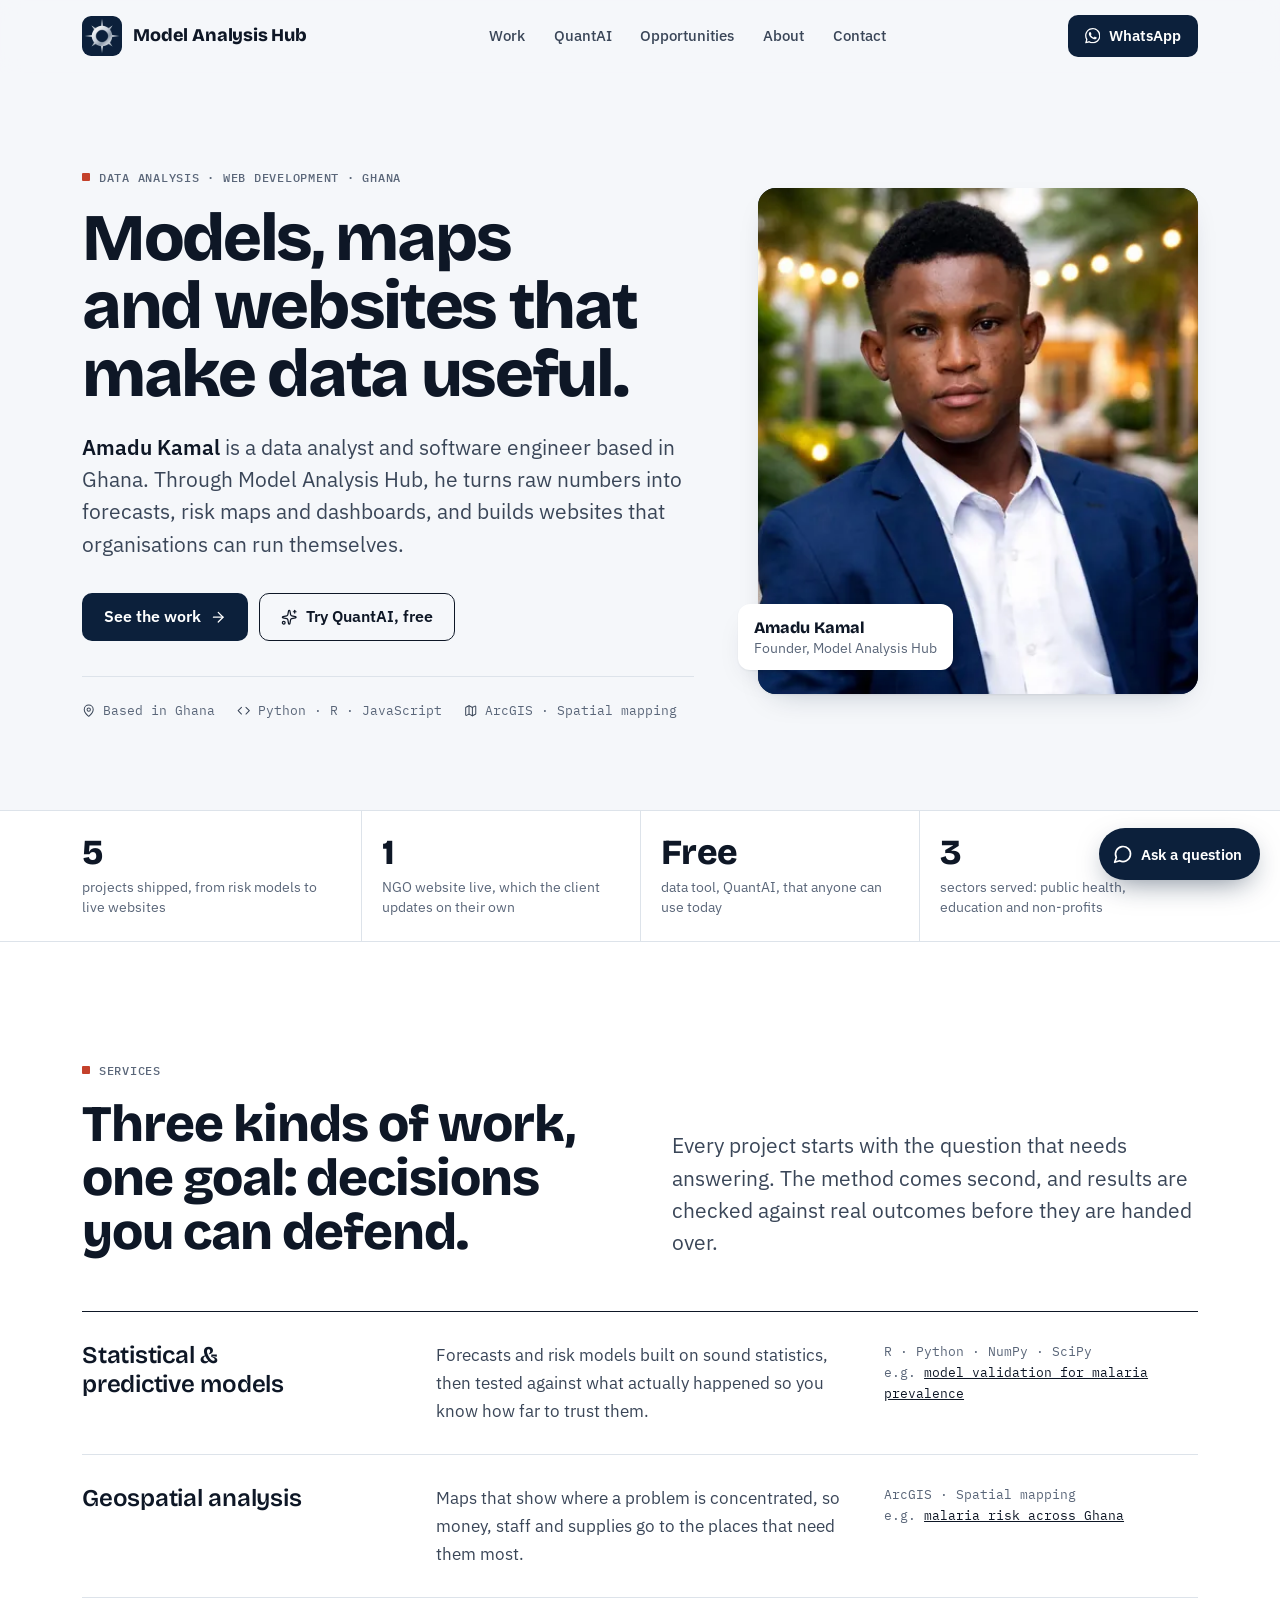
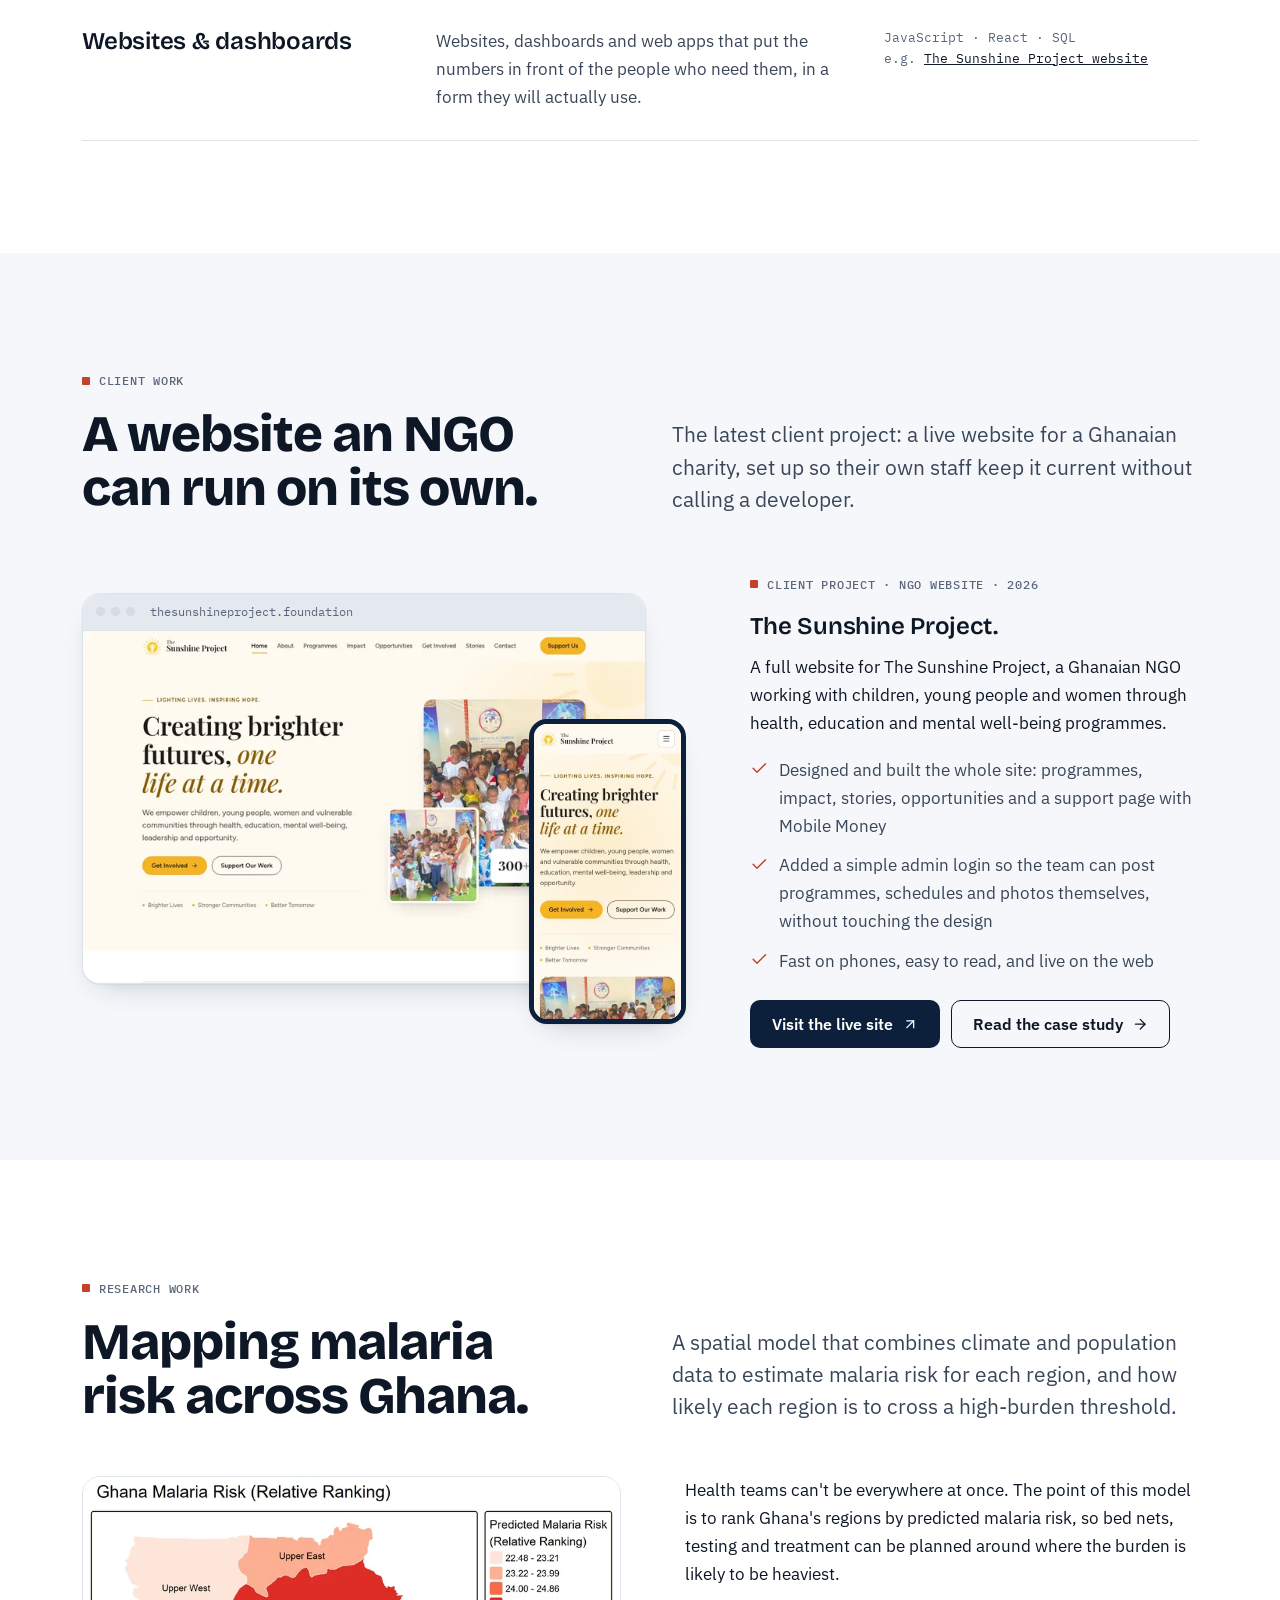
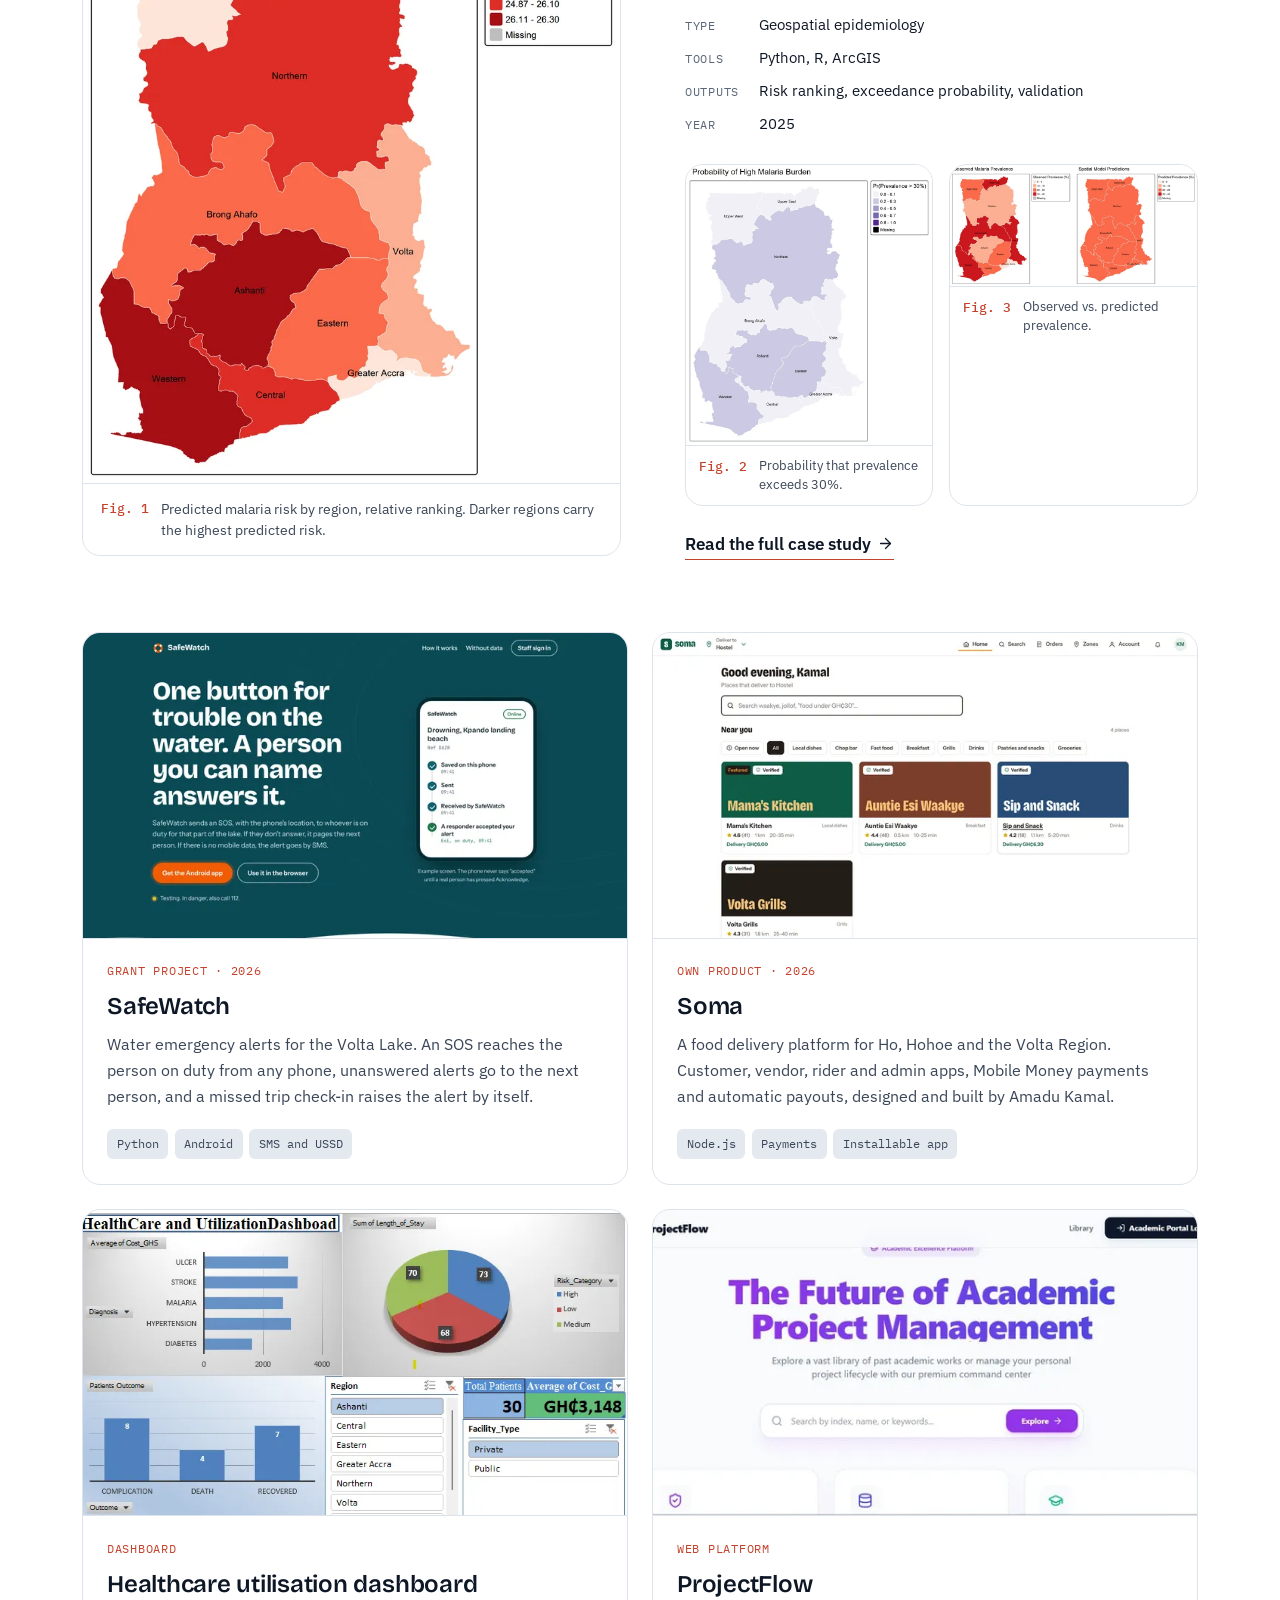
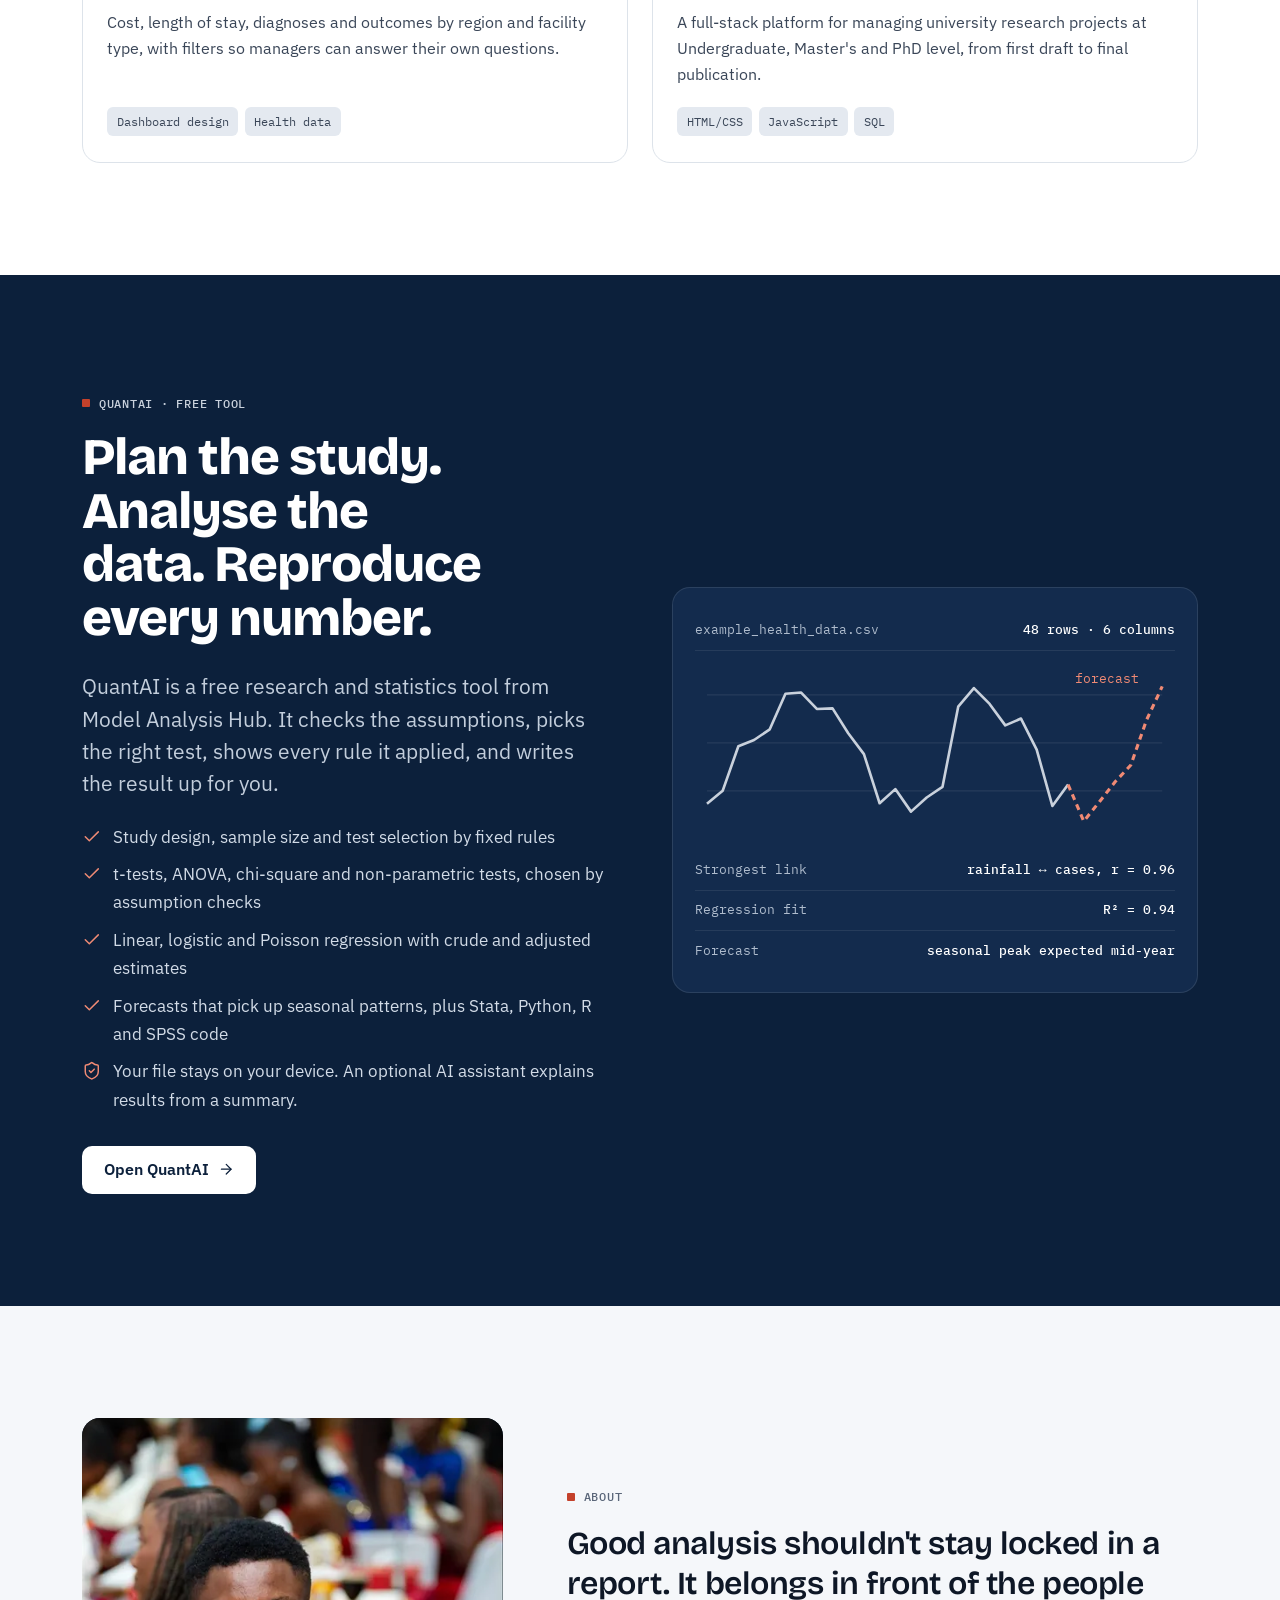
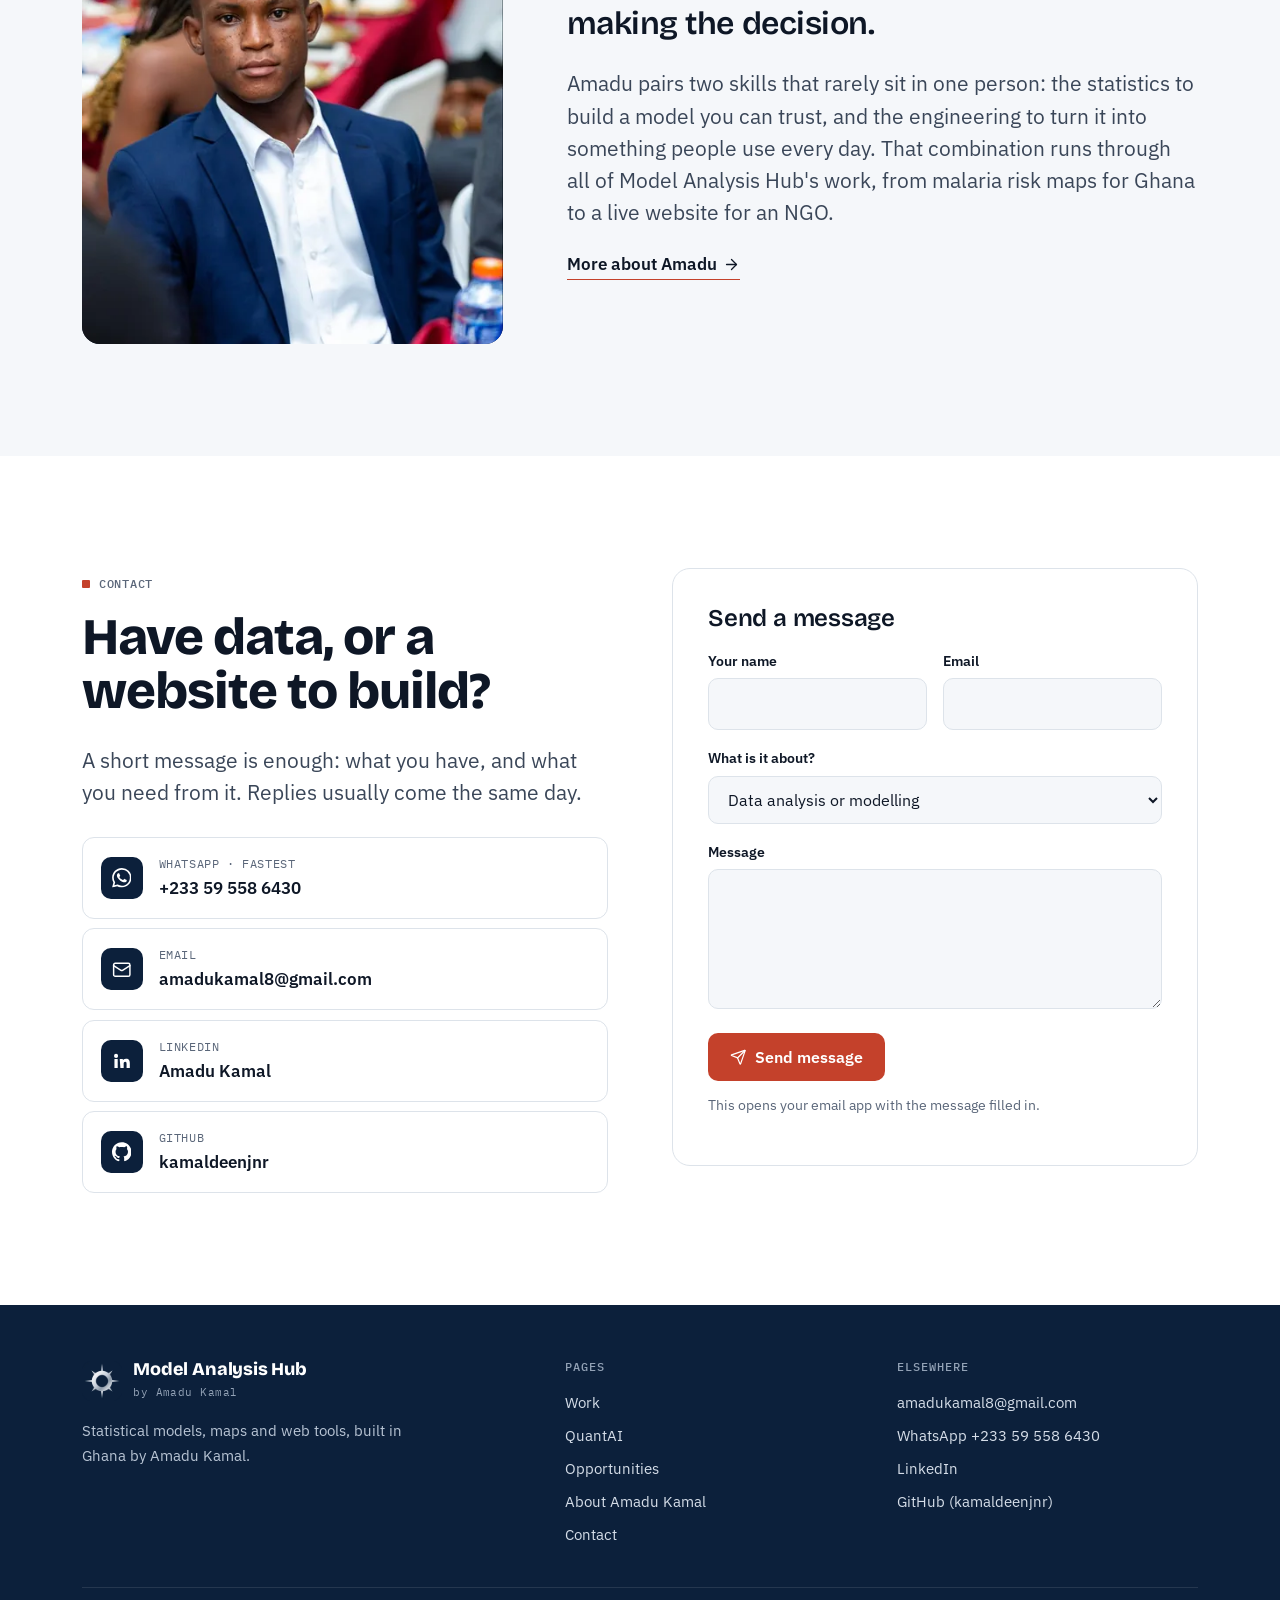
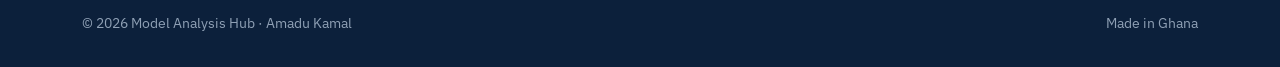
==== commit 01911cf6: "Sunshine Project: link to its new domain" ====
--- a/index.html
+++ b/index.html
@@ -107,7 +107,7 @@
     </div>
     <div class="client">
       <div class="devices rv">
-        <div class="desk"><div class="bar"><i></i><i></i><i></i><span>sunshine-project-website.vercel.app</span></div><picture><source type="image/webp" srcset="assets/img/sunshine-project-home-720.webp 720w, assets/img/sunshine-project-home.webp 1440w" sizes="(max-width: 900px) 100vw, 640px"><img src="assets/img/sunshine-project-home.jpg" alt="Homepage of The Sunshine Project website: Creating brighter futures, one life at a time, with photos of children at an outreach event" width="1440" height="900" loading="lazy" decoding="async"></picture></div>
+        <div class="desk"><div class="bar"><i></i><i></i><i></i><span>thesunshineproject.foundation</span></div><picture><source type="image/webp" srcset="assets/img/sunshine-project-home-720.webp 720w, assets/img/sunshine-project-home.webp 1440w" sizes="(max-width: 900px) 100vw, 640px"><img src="assets/img/sunshine-project-home.jpg" alt="Homepage of The Sunshine Project website: Creating brighter futures, one life at a time, with photos of children at an outreach event" width="1440" height="900" loading="lazy" decoding="async"></picture></div>
         <div class="phone"><picture><source type="image/webp" srcset="assets/img/sunshine-project-mobile.webp" sizes="160px"><img src="assets/img/sunshine-project-mobile.jpg" alt="The Sunshine Project website on a phone" width="390" height="780" loading="lazy" decoding="async"></picture></div>
       </div>
       <div class="rv">
@@ -120,7 +120,7 @@
           <li><svg class="icon" aria-hidden="true"><use href="#i-check"/></svg><span>Fast on phones, easy to read, and live on the web</span></li>
         </ul>
         <div class="btn-row">
-          <a class="btn btn-navy" href="https://sunshine-project-website.vercel.app" target="_blank" rel="noopener">Visit the live site <svg class="icon go" aria-hidden="true"><use href="#i-arrow-up-right"/></svg></a>
+          <a class="btn btn-navy" href="https://www.thesunshineproject.foundation" target="_blank" rel="noopener">Visit the live site <svg class="icon go" aria-hidden="true"><use href="#i-arrow-up-right"/></svg></a>
           <a class="btn btn-line" href="projects.html#sunshine-project">Read the case study <svg class="icon go" aria-hidden="true"><use href="#i-arrow-right"/></svg></a>
         </div>
       </div>
--- a/assets/css/site.css
+++ b/assets/css/site.css
@@ -318,3 +318,13 @@
 .evidence figcaption { font-size: .85rem; color: var(--steel); margin-top: .5rem; }
 @media (max-width: 900px) { .client { grid-template-columns: 1fr; } }
 .client h2 { font-size: clamp(2rem, 4vw, 2.8rem); }
+
+/* ---------- Get SafeWatch ---------- */
+.sw-get { margin-top: 1.75rem; padding: 1.25rem 1.25rem 1rem; border: 1px solid var(--line); border-radius: var(--r-lg); background: #fff; }
+.sw-get h3 { margin: 0 0 .75rem; }
+.sw-get-row { display: flex; gap: 1.25rem; flex-wrap: wrap; margin-bottom: 1rem; }
+.sw-get-row figure { margin: 0; text-align: center; }
+.sw-get-row img { display: block; width: 130px; height: 130px; border: 1px solid var(--line); border-radius: 10px; padding: 4px; background: #fff; }
+.sw-get-row figcaption { font-size: .8rem; margin-top: .4rem; opacity: .8; }
+.sw-get .btn-row { margin-bottom: .75rem; }
+.sw-get .tiny { opacity: .8; margin: 0; }
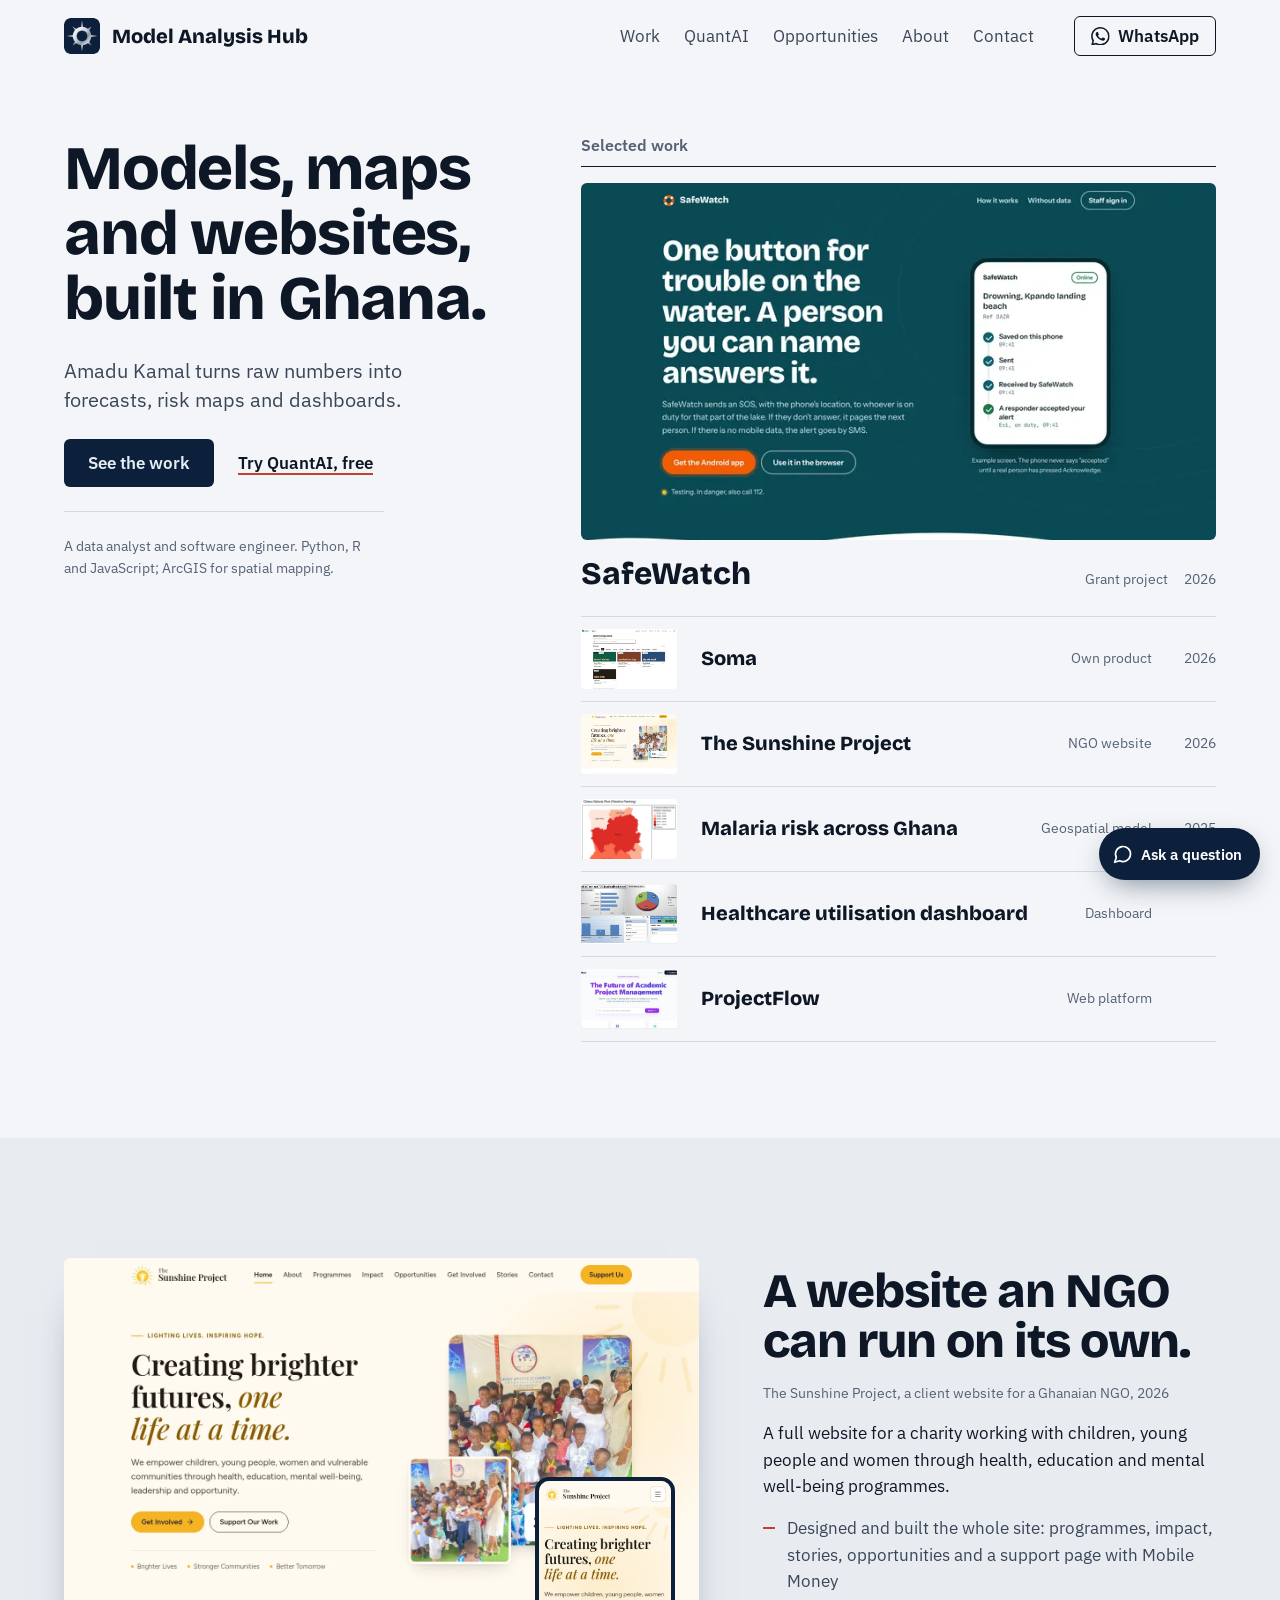
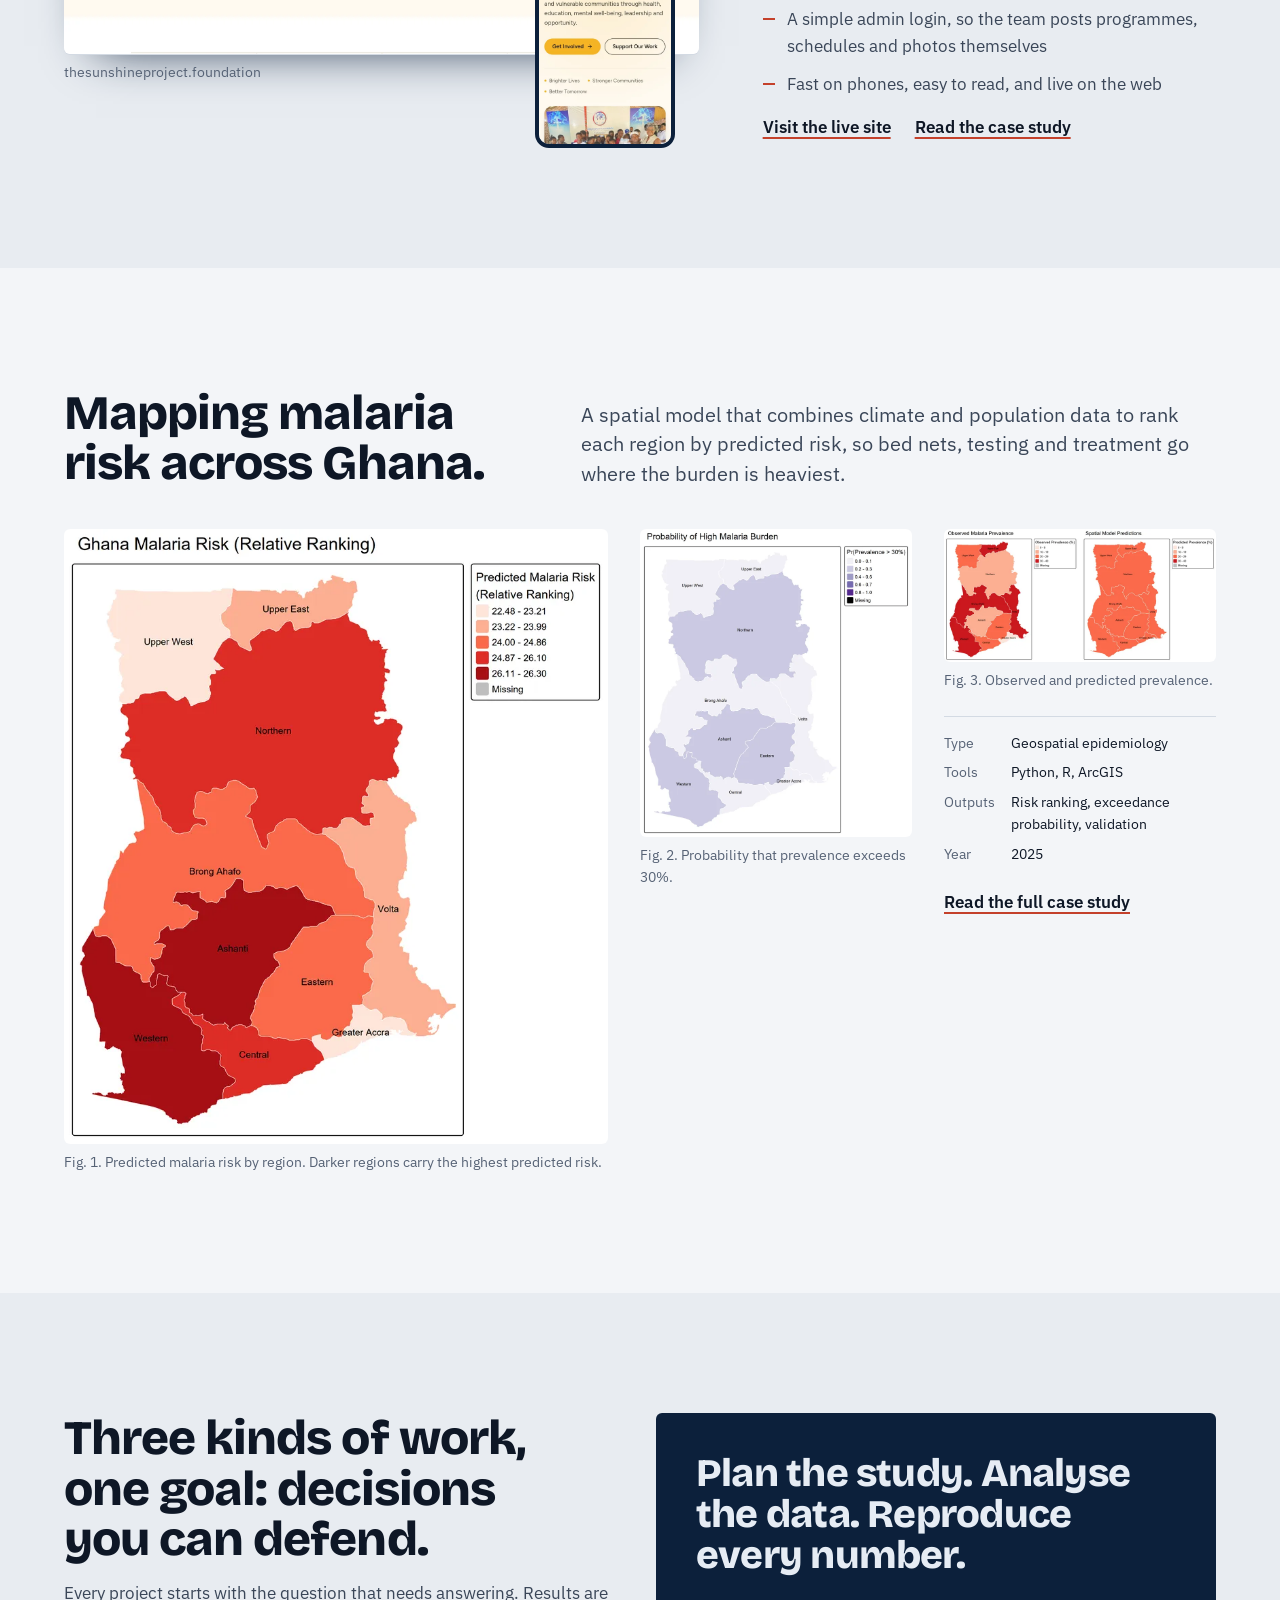
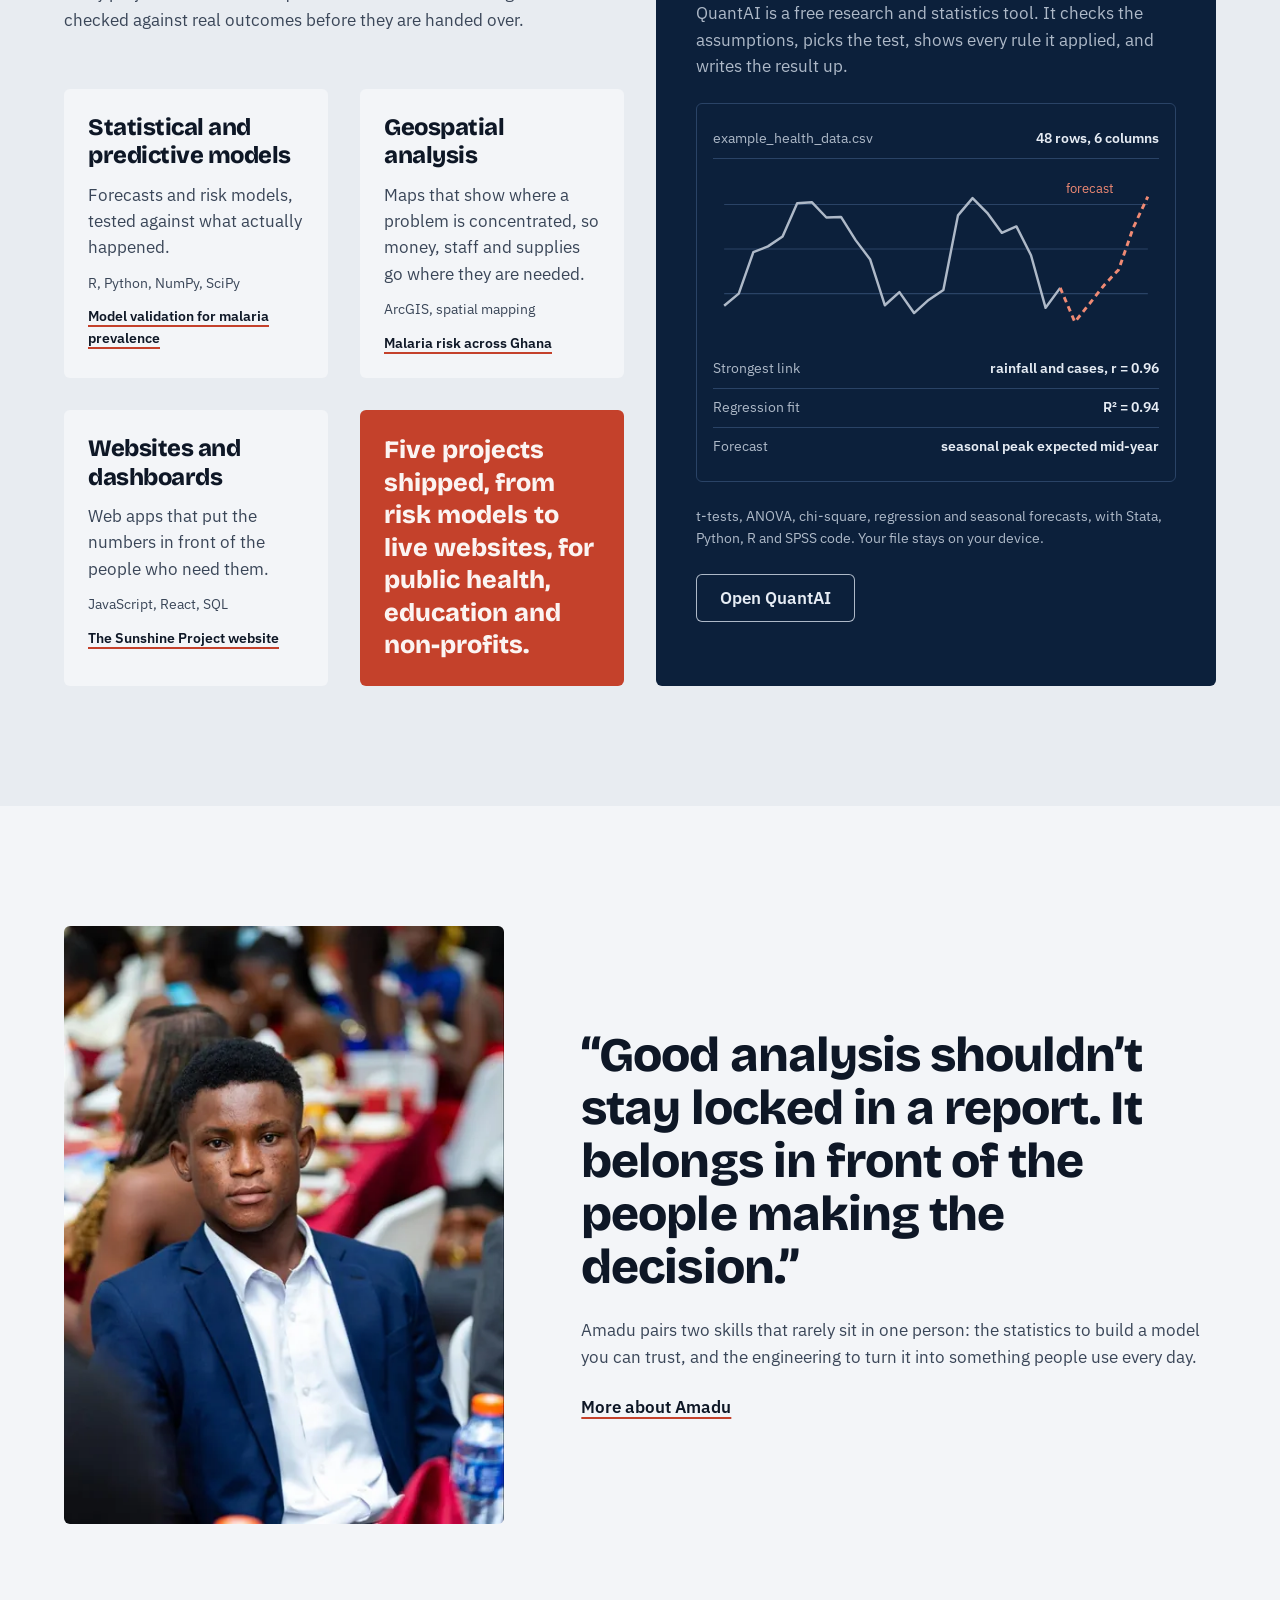
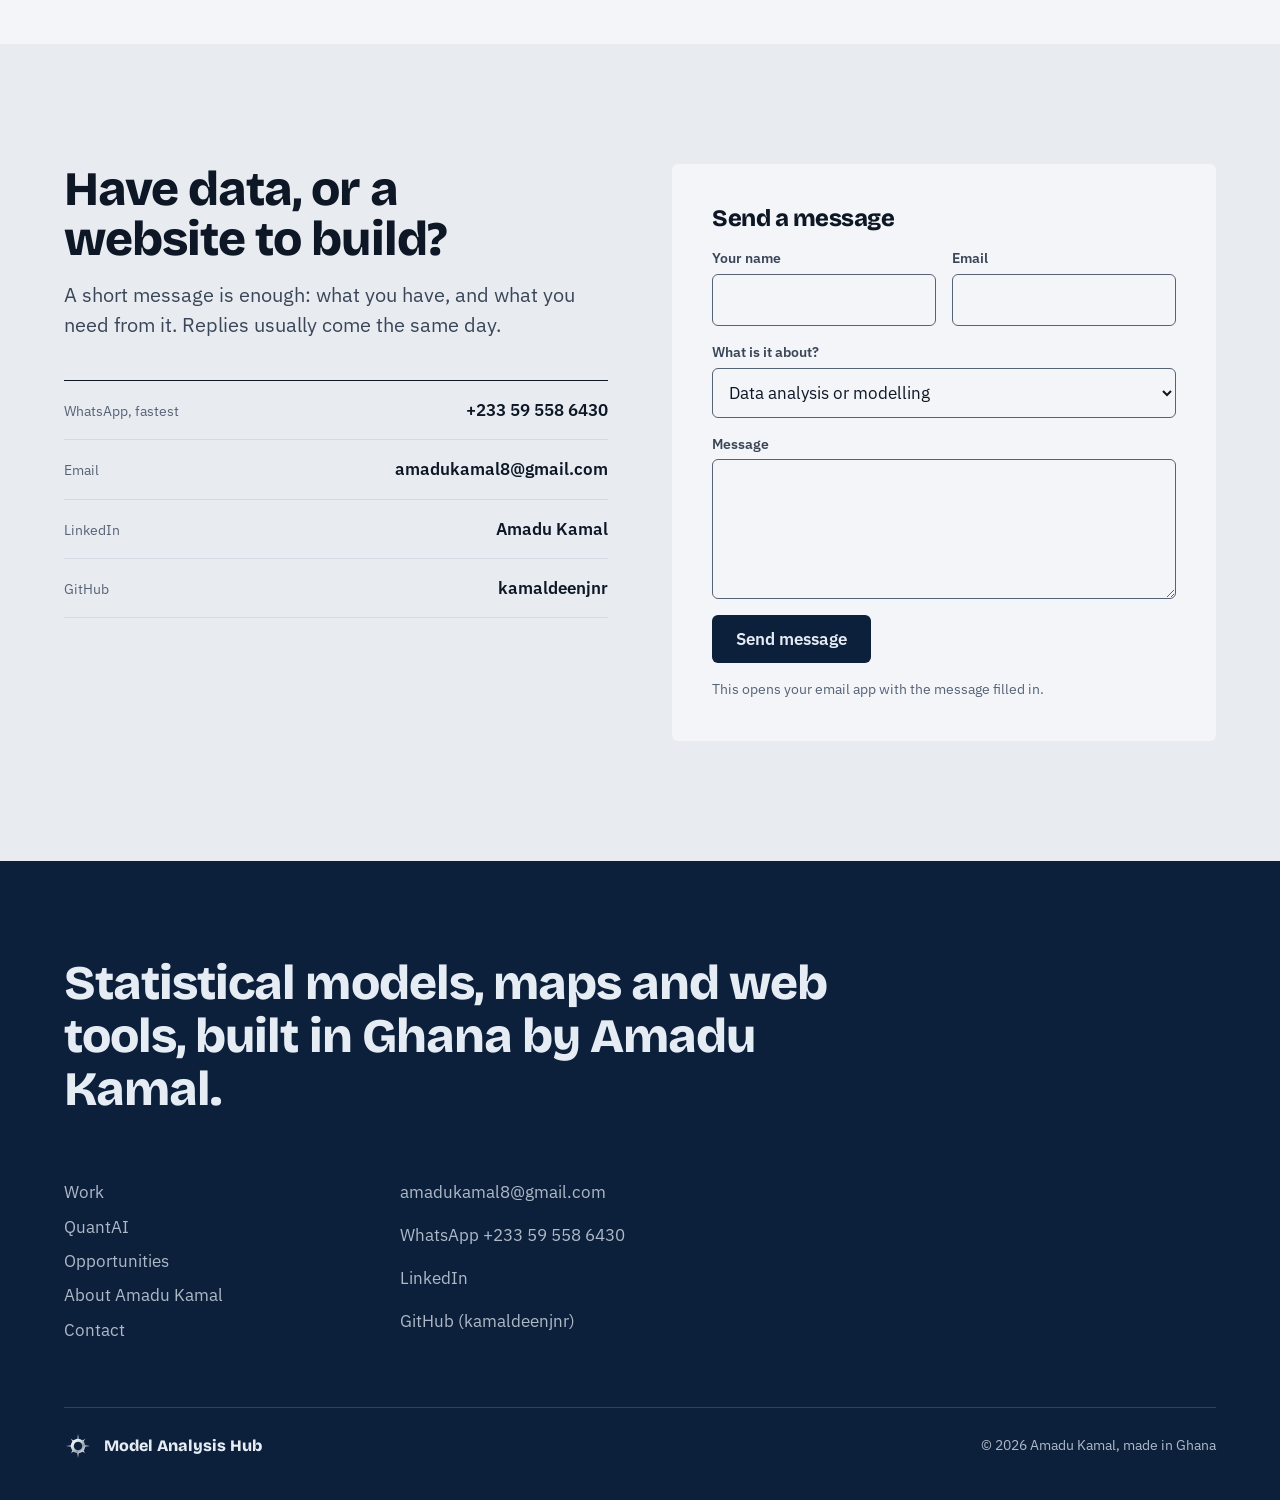
==== commit d4b07814: "Redesign the homepage with Hallmark The work now leads the first screen as an index of real project " ====
--- a/index.html
+++ b/index.html
@@ -33,21 +33,21 @@
 <link rel="preload" href="assets/fonts/bricolage-grotesque-latin-600-normal.woff2" as="font" type="font/woff2" crossorigin>
 <link rel="preload" href="assets/fonts/ibm-plex-sans-latin-400-normal.woff2" as="font" type="font/woff2" crossorigin>
 <link rel="preload" href="assets/fonts/ibm-plex-mono-latin-500-normal.woff2" as="font" type="font/woff2" crossorigin>
-<link rel="stylesheet" href="assets/css/site.css">
+<link rel="stylesheet" href="assets/css/home.css">
 <script type="application/ld+json">{"@context": "https://schema.org", "@graph": [{"@type": "WebSite", "@id": "https://modelanalysishub.com/#website", "url": "https://modelanalysishub.com/", "name": "Model Analysis Hub", "alternateName": "Amadu Kamal", "publisher": {"@id": "https://modelanalysishub.com/#org"}, "inLanguage": "en"}, {"@type": "Organization", "@id": "https://modelanalysishub.com/#org", "name": "Model Analysis Hub", "url": "https://modelanalysishub.com/", "logo": "https://modelanalysishub.com/assets/img/favicon-512.png", "founder": {"@id": "https://modelanalysishub.com/#amadu-kamal"}, "email": "amadukamal8@gmail.com", "areaServed": "Worldwide", "address": {"@type": "PostalAddress", "addressCountry": "GH"}, "sameAs": ["https://github.com/kamaldeenjnr", "https://www.linkedin.com/in/amadu-kamal-65ab5326a"], "description": "Data analytics and software studio founded by Amadu Kamal: statistical and geospatial models, dashboards and web platforms."}, {"@type": "Person", "@id": "https://modelanalysishub.com/#amadu-kamal", "name": "Amadu Kamal", "alternateName": ["Amadu Kamal Jnr", "Kamal Amadu", "kamaldeenjnr"], "jobTitle": "Data Analyst and Software Engineer", "description": "Amadu Kamal is a Ghanaian data analyst and software engineer, founder of Model Analysis Hub. He builds statistical and geospatial models, dashboards and web platforms, and created QuantAI.", "image": "https://modelanalysishub.com/assets/img/amadu-kamal.jpg", "url": "https://modelanalysishub.com/founder.html", "email": "mailto:amadukamal8@gmail.com", "telephone": "+233595586430", "nationality": {"@type": "Country", "name": "Ghana"}, "homeLocation": {"@type": "Country", "name": "Ghana"}, "worksFor": {"@id": "https://modelanalysishub.com/#org"}, "knowsAbout": ["Website design", "Web development", "Data analysis", "Statistical modelling", "Predictive modelling", "Geospatial analysis", "Malaria risk mapping", "Python", "R", "ArcGIS", "JavaScript", "React", "SQL", "Dashboards", "Web development"], "sameAs": ["https://www.linkedin.com/in/amadu-kamal-65ab5326a", "https://github.com/kamaldeenjnr"]}, {"@type": "WebPage", "@id": "https://modelanalysishub.com/#webpage", "url": "https://modelanalysishub.com/", "name": "Amadu Kamal | Model Analysis Hub", "isPartOf": {"@id": "https://modelanalysishub.com/#website"}, "about": {"@id": "https://modelanalysishub.com/#amadu-kamal"}, "primaryImageOfPage": "https://modelanalysishub.com/assets/img/amadu-kamal.jpg"}]}</script>
 </head>
 <body>
 <svg xmlns="http://www.w3.org/2000/svg" style="display:none" aria-hidden="true"><symbol id="i-arrow-right" viewBox="0 0 24 24"><path d="M5 12h14" /> <path d="m12 5 7 7-7 7" /></symbol><symbol id="i-arrow-up-right" viewBox="0 0 24 24"><path d="M7 7h10v10" /> <path d="M7 17 17 7" /></symbol><symbol id="i-b-github" viewBox="0 0 24 24"><path d="M12 .297c-6.63 0-12 5.373-12 12 0 5.303 3.438 9.8 8.205 11.385.6.113.82-.258.82-.577 0-.285-.01-1.04-.015-2.04-3.338.724-4.042-1.61-4.042-1.61C4.422 18.07 3.633 17.7 3.633 17.7c-1.087-.744.084-.729.084-.729 1.205.084 1.838 1.236 1.838 1.236 1.07 1.835 2.809 1.305 3.495.998.108-.776.417-1.305.76-1.605-2.665-.3-5.466-1.332-5.466-5.93 0-1.31.465-2.38 1.235-3.22-.135-.303-.54-1.523.105-3.176 0 0 1.005-.322 3.3 1.23.96-.267 1.98-.399 3-.405 1.02.006 2.04.138 3 .405 2.28-1.552 3.285-1.23 3.285-1.23.645 1.653.24 2.873.12 3.176.765.84 1.23 1.91 1.23 3.22 0 4.61-2.805 5.625-5.475 5.92.42.36.81 1.096.81 2.22 0 1.606-.015 2.896-.015 3.286 0 .315.21.69.825.57C20.565 22.092 24 17.592 24 12.297c0-6.627-5.373-12-12-12"/></symbol><symbol id="i-b-linkedin" viewBox="0 0 24 24"><path d="M4.98 3.5a2.5 2.5 0 1 1 0 5 2.5 2.5 0 0 1 0-5zM3 9.75h4v11H3zM9.5 9.75h3.8v1.6h.06c.53-.95 1.83-1.95 3.77-1.95 4.03 0 4.77 2.55 4.77 5.87v5.48h-4v-4.86c0-1.16-.02-2.65-1.66-2.65-1.66 0-1.92 1.26-1.92 2.57v4.94h-4z"/></symbol><symbol id="i-b-whatsapp" viewBox="0 0 24 24"><path d="M17.472 14.382c-.297-.149-1.758-.867-2.03-.967-.273-.099-.471-.148-.67.15-.197.297-.767.966-.94 1.164-.173.199-.347.223-.644.075-.297-.15-1.255-.463-2.39-1.475-.883-.788-1.48-1.761-1.653-2.059-.173-.297-.018-.458.13-.606.134-.133.298-.347.446-.52.149-.174.198-.298.298-.497.099-.198.05-.371-.025-.52-.075-.149-.669-1.612-.916-2.207-.242-.579-.487-.5-.669-.51-.173-.008-.371-.01-.57-.01-.198 0-.52.074-.792.372-.272.297-1.04 1.016-1.04 2.479 0 1.462 1.065 2.875 1.213 3.074.149.198 2.096 3.2 5.077 4.487.709.306 1.262.489 1.694.625.712.227 1.36.195 1.871.118.571-.085 1.758-.719 2.006-1.413.248-.694.248-1.289.173-1.413-.074-.124-.272-.198-.57-.347m-5.421 7.403h-.004a9.87 9.87 0 01-5.031-1.378l-.361-.214-3.741.982.998-3.648-.235-.374a9.86 9.86 0 01-1.51-5.26c.001-5.45 4.436-9.884 9.888-9.884 2.64 0 5.122 1.03 6.988 2.898a9.825 9.825 0 012.893 6.994c-.003 5.45-4.437 9.884-9.885 9.884m8.413-18.297A11.815 11.815 0 0012.05 0C5.495 0 .16 5.335.157 11.892c0 2.096.547 4.142 1.588 5.945L.057 24l6.305-1.654a11.882 11.882 0 005.683 1.448h.005c6.554 0 11.89-5.335 11.893-11.893a11.821 11.821 0 00-3.48-8.413Z"/></symbol><symbol id="i-calendar" viewBox="0 0 24 24"><path d="M8 2v3" /> <path d="M16 2v3" /> <rect x="3" y="3" width="18" height="18" rx="2" /> <path d="M3 9h18" /></symbol><symbol id="i-chart-line" viewBox="0 0 24 24"><path d="M3 3v16a2 2 0 0 0 2 2h16" /> <path d="m19 9-5 5-4-4-3 3" /></symbol><symbol id="i-chart-scatter" viewBox="0 0 24 24"><circle cx="7.5" cy="7.5" r=".5" fill="currentColor" /> <circle cx="18.5" cy="5.5" r=".5" fill="currentColor" /> <circle cx="11.5" cy="11.5" r=".5" fill="currentColor" /> <circle cx="7.5" cy="16.5" r=".5" fill="currentColor" /> <circle cx="17.5" cy="14.5" r=".5" fill="currentColor" /> <path d="M3 3v16a2 2 0 0 0 2 2h16" /></symbol><symbol id="i-check" viewBox="0 0 24 24"><path d="M20 6 9 17l-5-5" /></symbol><symbol id="i-chevron-down" viewBox="0 0 24 24"><path d="m6 9 6 6 6-6" /></symbol><symbol id="i-code" viewBox="0 0 24 24"><path d="m16 18 6-6-6-6" /> <path d="m8 6-6 6 6 6" /></symbol><symbol id="i-copy" viewBox="0 0 24 24"><rect width="14" height="14" x="8" y="8" rx="2" ry="2" /> <path d="M4 16c-1.1 0-2-.9-2-2V4c0-1.1.9-2 2-2h10c1.1 0 2 .9 2 2" /></symbol><symbol id="i-database" viewBox="0 0 24 24"><ellipse cx="12" cy="5" rx="9" ry="3" /> <path d="M3 5V19A9 3 0 0 0 21 19V5" /> <path d="M3 12A9 3 0 0 0 21 12" /></symbol><symbol id="i-download" viewBox="0 0 24 24"><path d="M12 15V3" /> <path d="M21 15v4a2 2 0 0 1-2 2H5a2 2 0 0 1-2-2v-4" /> <path d="m7 10 5 5 5-5" /></symbol><symbol id="i-file-spreadsheet" viewBox="0 0 24 24"><path d="M6 22a2 2 0 0 1-2-2V4a2 2 0 0 1 2-2h8a2.4 2.4 0 0 1 1.704.706l3.588 3.588A2.4 2.4 0 0 1 20 8v12a2 2 0 0 1-2 2z" /> <path d="M14 2v5a1 1 0 0 0 1 1h5" /> <path d="M8 13h2" /> <path d="M14 13h2" /> <path d="M8 17h2" /> <path d="M14 17h2" /></symbol><symbol id="i-flask-conical" viewBox="0 0 24 24"><path d="M14 2v6a2 2 0 0 0 .245.96l5.51 10.08A2 2 0 0 1 18 22H6a2 2 0 0 1-1.755-2.96l5.51-10.08A2 2 0 0 0 10 8V2" /> <path d="M6.453 15h11.094" /> <path d="M8.5 2h7" /></symbol><symbol id="i-globe" viewBox="0 0 24 24"><circle cx="12" cy="12" r="10" /> <path d="M12 2a14.5 14.5 0 0 0 0 20 14.5 14.5 0 0 0 0-20" /> <path d="M2 12h20" /></symbol><symbol id="i-grid-3x3" viewBox="0 0 24 24"><rect width="18" height="18" x="3" y="3" rx="2" /> <path d="M3 9h18" /> <path d="M3 15h18" /> <path d="M9 3v18" /> <path d="M15 3v18" /></symbol><symbol id="i-info" viewBox="0 0 24 24"><circle cx="12" cy="12" r="10" /> <path d="M12 16v-4" /> <path d="M12 8h.01" /></symbol><symbol id="i-layers" viewBox="0 0 24 24"><path d="M12.83 2.18a2 2 0 0 0-1.66 0L2.6 6.08a1 1 0 0 0 0 1.83l8.58 3.91a2 2 0 0 0 1.66 0l8.58-3.9a1 1 0 0 0 0-1.83z" /> <path d="M2 12a1 1 0 0 0 .58.91l8.6 3.91a2 2 0 0 0 1.65 0l8.58-3.9A1 1 0 0 0 22 12" /> <path d="M2 17a1 1 0 0 0 .58.91l8.6 3.91a2 2 0 0 0 1.65 0l8.58-3.9A1 1 0 0 0 22 17" /></symbol><symbol id="i-lightbulb" viewBox="0 0 24 24"><path d="M15 14c.2-1 .7-1.7 1.5-2.5 1-.9 1.5-2.2 1.5-3.5A6 6 0 0 0 6 8c0 1 .2 2.2 1.5 3.5.7.7 1.3 1.5 1.5 2.5" /> <path d="M9 18h6" /> <path d="M10 22h4" /></symbol><symbol id="i-mail" viewBox="0 0 24 24"><path d="m22 7-8.991 5.727a2 2 0 0 1-2.009 0L2 7" /> <rect x="2" y="4" width="20" height="16" rx="2" /></symbol><symbol id="i-map" viewBox="0 0 24 24"><path d="M14.106 5.553a2 2 0 0 0 1.788 0l3.659-1.83A1 1 0 0 1 21 4.619v12.764a1 1 0 0 1-.553.894l-4.553 2.277a2 2 0 0 1-1.788 0l-4.212-2.106a2 2 0 0 0-1.788 0l-3.659 1.83A1 1 0 0 1 3 19.381V6.618a1 1 0 0 1 .553-.894l4.553-2.277a2 2 0 0 1 1.788 0z" /> <path d="M15 5.764v15" /> <path d="M9 3.236v15" /></symbol><symbol id="i-map-pin" viewBox="0 0 24 24"><path d="M20 10c0 4.993-5.539 10.193-7.399 11.799a1 1 0 0 1-1.202 0C9.539 20.193 4 14.993 4 10a8 8 0 0 1 16 0" /> <circle cx="12" cy="10" r="3" /></symbol><symbol id="i-menu" viewBox="0 0 24 24"><path d="M4 5h16" /> <path d="M4 12h16" /> <path d="M4 19h16" /></symbol><symbol id="i-message-circle" viewBox="0 0 24 24"><path d="M2.992 16.342a2 2 0 0 1 .094 1.167l-1.065 3.29a1 1 0 0 0 1.236 1.168l3.413-.998a2 2 0 0 1 1.099.092 10 10 0 1 0-4.777-4.719" /></symbol><symbol id="i-printer" viewBox="0 0 24 24"><path d="M6 18H4a2 2 0 0 1-2-2v-5a2 2 0 0 1 2-2h16a2 2 0 0 1 2 2v5a2 2 0 0 1-2 2h-2" /> <path d="M6 9V3a1 1 0 0 1 1-1h10a1 1 0 0 1 1 1v6" /> <rect x="6" y="14" width="12" height="8" rx="1" /></symbol><symbol id="i-refresh-cw" viewBox="0 0 24 24"><path d="M3 12a9 9 0 0 1 9-9 9.75 9.75 0 0 1 6.74 2.74L21 8" /> <path d="M21 3v5h-5" /> <path d="M21 12a9 9 0 0 1-9 9 9.75 9.75 0 0 1-6.74-2.74L3 16" /> <path d="M8 16H3v5" /></symbol><symbol id="i-send" viewBox="0 0 24 24"><path d="M14.536 21.686a.5.5 0 0 0 .937-.024l6.5-19a.496.496 0 0 0-.635-.635l-19 6.5a.5.5 0 0 0-.024.937l7.93 3.18a2 2 0 0 1 1.112 1.11z" /> <path d="m21.854 2.147-10.94 10.939" /></symbol><symbol id="i-shield-check" viewBox="0 0 24 24"><path d="M20 13c0 5-3.5 7.5-7.66 8.95a1 1 0 0 1-.67-.01C7.5 20.5 4 18 4 13V6a1 1 0 0 1 1-1c2 0 4.5-1.2 6.24-2.72a1.17 1.17 0 0 1 1.52 0C14.51 3.81 17 5 19 5a1 1 0 0 1 1 1z" /> <path d="m9 12 2 2 4-4" /></symbol><symbol id="i-sigma" viewBox="0 0 24 24"><path d="M18 7V5a1 1 0 0 0-1-1H6.5a.5.5 0 0 0-.4.8l4.5 6a2 2 0 0 1 0 2.4l-4.5 6a.5.5 0 0 0 .4.8H17a1 1 0 0 0 1-1v-2" /></symbol><symbol id="i-sparkles" viewBox="0 0 24 24"><path d="M11.017 2.814a1 1 0 0 1 1.966 0l1.051 5.558a2 2 0 0 0 1.594 1.594l5.558 1.051a1 1 0 0 1 0 1.966l-5.558 1.051a2 2 0 0 0-1.594 1.594l-1.051 5.558a1 1 0 0 1-1.966 0l-1.051-5.558a2 2 0 0 0-1.594-1.594l-5.558-1.051a1 1 0 0 1 0-1.966l5.558-1.051a2 2 0 0 0 1.594-1.594z" /> <path d="M20 2v4" /> <path d="M22 4h-4" /> <circle cx="4" cy="20" r="2" /></symbol><symbol id="i-table" viewBox="0 0 24 24"><path d="M12 3v18" /> <rect width="18" height="18" x="3" y="3" rx="2" /> <path d="M3 9h18" /> <path d="M3 15h18" /></symbol><symbol id="i-trending-up" viewBox="0 0 24 24"><path d="M16 7h6v6" /> <path d="m22 7-8.5 8.5-5-5L2 17" /></symbol><symbol id="i-triangle-alert" viewBox="0 0 24 24"><path d="m21.73 18-8-14a2 2 0 0 0-3.48 0l-8 14A2 2 0 0 0 4 21h16a2 2 0 0 0 1.73-3" /> <path d="M12 9v4" /> <path d="M12 17h.01" /></symbol><symbol id="i-upload" viewBox="0 0 24 24"><path d="M12 3v12" /> <path d="m17 8-5-5-5 5" /> <path d="M21 15v4a2 2 0 0 1-2 2H5a2 2 0 0 1-2-2v-4" /></symbol><symbol id="i-user-round" viewBox="0 0 24 24"><circle cx="12" cy="8" r="5" /> <path d="M20 21a8 8 0 0 0-16 0" /></symbol><symbol id="i-x" viewBox="0 0 24 24"><path d="M18 6 6 18" /> <path d="m6 6 12 12" /></symbol></svg>
 <a class="skip" href="#main">Skip to content</a>
 <header class="site-header">
-  <div class="wrap head-in">
+  <div class="container head-in">
     <a class="brand" href="index.html" aria-label="Model Analysis Hub, home">
-      <img src="assets/img/logo-mark.webp" alt="" width="40" height="40">
-      <span><b>Model Analysis Hub</b></span>
+      <img src="assets/img/logo-mark.webp" alt="" width="36" height="36">
+      <span>Model Analysis Hub</span>
     </a>
     <nav class="nav" id="nav" aria-label="Main"><ul><li><a href="projects.html">Work</a></li><li><a href="ai.html">QuantAI</a></li><li><a href="opportunities.html">Opportunities</a></li><li><a href="founder.html">About</a></li><li><a href="index.html#contact">Contact</a></li></ul></nav>
     <div class="head-cta">
-      <a class="btn btn-navy" href="https://wa.me/233595586430" target="_blank" rel="noopener"><svg class="icon solid" aria-hidden="true"><use href="#i-b-whatsapp"/></svg>WhatsApp</a>
+      <a class="head-wa" href="https://wa.me/233595586430" target="_blank" rel="noopener"><svg class="icon solid" aria-hidden="true"><use href="#i-b-whatsapp"/></svg>WhatsApp</a>
       <button class="menu-btn" type="button" aria-controls="nav" aria-expanded="false" aria-label="Open menu"><svg class="icon i-open" aria-hidden="true"><use href="#i-menu"/></svg><svg class="icon i-close" aria-hidden="true"><use href="#i-x"/></svg></button>
     </div>
   </div>
@@ -55,158 +55,155 @@
 <main id="main">
 
 <section class="hero">
-  <div class="wrap hero-grid">
-    <div>
-      <p class="label">Data analysis · Web development · Ghana</p>
-      <h1 class="statement">Models, maps and websites that make data useful.</h1>
-      <p class="lead"><b>Amadu Kamal</b> is a data analyst and software engineer based in Ghana. Through Model Analysis Hub, he turns raw numbers into forecasts, risk maps and dashboards, and builds websites that organisations can run themselves.</p>
-      <div class="btn-row">
-        <a class="btn btn-navy" href="projects.html">See the work <svg class="icon go" aria-hidden="true"><use href="#i-arrow-right"/></svg></a>
-        <a class="btn btn-line" href="ai.html"><svg class="icon" aria-hidden="true"><use href="#i-sparkles"/></svg>Try QuantAI, free</a>
-      </div>
-      <div class="facts"><span><svg class="icon" aria-hidden="true"><use href="#i-map-pin"/></svg>Based in Ghana</span><span><svg class="icon" aria-hidden="true"><use href="#i-code"/></svg>Python · R · JavaScript</span><span><svg class="icon" aria-hidden="true"><use href="#i-map"/></svg>ArcGIS · Spatial mapping</span></div>
-    </div>
-    <div class="hero-photo">
-      <figure><picture><source type="image/webp" srcset="assets/img/amadu-kamal-480.webp 480w, assets/img/amadu-kamal.webp 900w" sizes="(max-width: 900px) 90vw, 420px"><img src="assets/img/amadu-kamal.jpg" alt="Amadu Kamal, data analyst and founder of Model Analysis Hub" width="900" height="900" fetchpriority="high" decoding="async"></picture></figure>
-      <p class="tag"><b>Amadu Kamal</b><span>Founder, Model Analysis Hub</span></p>
-    </div>
-  </div>
-</section>
-
-<section class="proof" aria-label="At a glance">
-  <div class="wrap">
-    <ul>
-      <li><b>5</b><span>projects shipped, from risk models to live websites</span></li>
-      <li><b>1</b><span>NGO website live, which the client updates on their own</span></li>
-      <li><b>Free</b><span>data tool, QuantAI, that anyone can use today</span></li>
-      <li><b>3</b><span>sectors served: public health, education and non-profits</span></li>
-    </ul>
-  </div>
-</section>
-
-<section class="section on-white">
-  <div class="wrap">
-    <div class="split-head">
-      <div class="rv"><p class="label">Services</p><h2>Three kinds of work, one goal: decisions you can defend.</h2></div>
-      <p class="lead rv">Every project starts with the question that needs answering. The method comes second, and results are checked against real outcomes before they are handed over.</p>
-    </div>
-    <div class="services">
-      <div class="service rv"><h3>Statistical &amp; predictive models</h3><p>Forecasts and risk models built on sound statistics, then tested against what actually happened so you know how far to trust them.</p><p class="uses">R · Python · NumPy · SciPy<br>e.g. <a href="projects.html#model-validation">model validation for malaria prevalence</a></p></div>
-      <div class="service rv"><h3>Geospatial analysis</h3><p>Maps that show where a problem is concentrated, so money, staff and supplies go to the places that need them most.</p><p class="uses">ArcGIS · Spatial mapping<br>e.g. <a href="projects.html#malaria-risk">malaria risk across Ghana</a></p></div>
-      <div class="service rv"><h3>Websites &amp; dashboards</h3><p>Websites, dashboards and web apps that put the numbers in front of the people who need them, in a form they will actually use.</p><p class="uses">JavaScript · React · SQL<br>e.g. <a href="projects.html#sunshine-project">The Sunshine Project website</a></p></div>
-    </div>
-  </div>
-</section>
-
-
-<section class="section" id="client-work">
-  <div class="wrap">
-    <div class="split-head">
-      <div class="rv"><p class="label">Client work</p><h2>A website an NGO can run on its own.</h2></div>
-      <p class="lead rv">The latest client project: a live website for a Ghanaian charity, set up so their own staff keep it current without calling a developer.</p>
-    </div>
-    <div class="client">
-      <div class="devices rv">
-        <div class="desk"><div class="bar"><i></i><i></i><i></i><span>thesunshineproject.foundation</span></div><picture><source type="image/webp" srcset="assets/img/sunshine-project-home-720.webp 720w, assets/img/sunshine-project-home.webp 1440w" sizes="(max-width: 900px) 100vw, 640px"><img src="assets/img/sunshine-project-home.jpg" alt="Homepage of The Sunshine Project website: Creating brighter futures, one life at a time, with photos of children at an outreach event" width="1440" height="900" loading="lazy" decoding="async"></picture></div>
-        <div class="phone"><picture><source type="image/webp" srcset="assets/img/sunshine-project-mobile.webp" sizes="160px"><img src="assets/img/sunshine-project-mobile.jpg" alt="The Sunshine Project website on a phone" width="390" height="780" loading="lazy" decoding="async"></picture></div>
-      </div>
-      <div class="rv">
-        <p class="label">Client project · NGO website · 2026</p>
-        <h3>The Sunshine Project.</h3>
-        <p>A full website for The Sunshine Project, a Ghanaian NGO working with children, young people and women through health, education and mental well-being programmes.</p>
-        <ul class="delivered">
-          <li><svg class="icon" aria-hidden="true"><use href="#i-check"/></svg><span>Designed and built the whole site: programmes, impact, stories, opportunities and a support page with Mobile Money</span></li>
-          <li><svg class="icon" aria-hidden="true"><use href="#i-check"/></svg><span>Added a simple admin login so the team can post programmes, schedules and photos themselves, without touching the design</span></li>
-          <li><svg class="icon" aria-hidden="true"><use href="#i-check"/></svg><span>Fast on phones, easy to read, and live on the web</span></li>
-        </ul>
-        <div class="btn-row">
-          <a class="btn btn-navy" href="https://www.thesunshineproject.foundation" target="_blank" rel="noopener">Visit the live site <svg class="icon go" aria-hidden="true"><use href="#i-arrow-up-right"/></svg></a>
-          <a class="btn btn-line" href="projects.html#sunshine-project">Read the case study <svg class="icon go" aria-hidden="true"><use href="#i-arrow-right"/></svg></a>
-        </div>
-      </div>
-    </div>
-  </div>
-</section>
-
-<section class="section on-white">
-  <div class="wrap">
-    <div class="split-head">
-      <div class="rv"><p class="label">Research work</p><h2>Mapping malaria risk across Ghana.</h2></div>
-      <p class="lead rv">A spatial model that combines climate and population data to estimate malaria risk for each region, and how likely each region is to cross a high-burden threshold.</p>
-    </div>
-    <div class="case">
-      <figure class="fig fig-main rv"><picture><source type="image/webp" srcset="assets/img/ghana-malaria-risk-map-800.webp 800w, assets/img/ghana-malaria-risk-map.webp 1600w" sizes="(max-width: 900px) 100vw, 560px"><img src="assets/img/ghana-malaria-risk-map.jpg" alt="Map of Ghana showing predicted malaria risk by region, with the highest risk in the Ashanti and Western regions" width="1600" height="1807" loading="lazy" decoding="async"></picture><figcaption><b>Fig. 1</b>Predicted malaria risk by region, relative ranking. Darker regions carry the highest predicted risk.</figcaption></figure>
-      <div class="rv">
-        <p>Health teams can't be everywhere at once. The point of this model is to rank Ghana's regions by predicted malaria risk, so bed nets, testing and treatment can be planned around where the burden is likely to be heaviest.</p>
-        <dl><dt>Type</dt><dd>Geospatial epidemiology</dd><dt>Tools</dt><dd>Python, R, ArcGIS</dd><dt>Outputs</dt><dd>Risk ranking, exceedance probability, validation</dd><dt>Year</dt><dd>2025</dd></dl>
-        <div class="fig-strip">
-          <figure class="fig"><picture><source type="image/webp" srcset="assets/img/ghana-malaria-exceedance-probability-800.webp 800w, assets/img/ghana-malaria-exceedance-probability.webp 1600w" sizes="(max-width: 900px) 50vw, 260px"><img src="assets/img/ghana-malaria-exceedance-probability.jpg" alt="Map of the probability that malaria prevalence exceeds 30 percent in each region of Ghana" width="1600" height="1814" loading="lazy" decoding="async"></picture><figcaption><b>Fig. 2</b>Probability that prevalence exceeds 30%.</figcaption></figure>
-          <figure class="fig"><picture><source type="image/webp" srcset="assets/img/ghana-malaria-observed-vs-predicted-800.webp 800w, assets/img/ghana-malaria-observed-vs-predicted.webp 1600w" sizes="(max-width: 900px) 50vw, 260px"><img src="assets/img/ghana-malaria-observed-vs-predicted.jpg" alt="Side-by-side maps comparing observed and predicted malaria prevalence in Ghana" width="1600" height="783" loading="lazy" decoding="async"></picture><figcaption><b>Fig. 3</b>Observed vs. predicted prevalence.</figcaption></figure>
-        </div>
-        <p style="margin-top:1.5rem"><a class="link" href="projects.html#malaria-risk">Read the full case study <svg class="icon" aria-hidden="true"><use href="#i-arrow-right"/></svg></a></p>
-      </div>
-    </div>
-    <div class="cards" style="margin-top:clamp(3rem,6vw,4.5rem)">
-      <a class="card rv" href="projects.html#safewatch"><div class="shot"><picture><source type="image/webp" srcset="assets/img/safewatch-home-720.webp 720w, assets/img/safewatch-home.webp 1440w" sizes="(max-width: 760px) 100vw, 560px"><img src="assets/img/safewatch-home.jpg" alt="SafeWatch, water emergency alerts for the Volta Lake: front page with an SOS alert being accepted by a responder" width="1440" height="900" loading="lazy" decoding="async"></picture></div><div class="body"><span class="kind">Grant project · 2026</span><h3>SafeWatch</h3><p>Water emergency alerts for the Volta Lake. An SOS reaches the person on duty from any phone, unanswered alerts go to the next person, and a missed trip check-in raises the alert by itself.</p><ul class="tags"><li>Python</li><li>Android</li><li>SMS and USSD</li></ul></div></a>
-      <a class="card rv" href="projects.html#soma"><div class="shot"><picture><source type="image/webp" srcset="assets/img/soma-home-720.webp 720w, assets/img/soma-home.webp 1440w" sizes="(max-width: 760px) 100vw, 560px"><img src="assets/img/soma-home.jpg" alt="Soma, a food delivery platform for Ho, Hohoe and the Volta Region: search and local vendor cards" width="1440" height="900" loading="lazy" decoding="async"></picture></div><div class="body"><span class="kind">Own product · 2026</span><h3>Soma</h3><p>A food delivery platform for Ho, Hohoe and the Volta Region. Customer, vendor, rider and admin apps, Mobile Money payments and automatic payouts, designed and built by Amadu Kamal.</p><ul class="tags"><li>Node.js</li><li>Payments</li><li>Installable app</li></ul></div></a>
-      <a class="card rv" href="projects.html#healthcare-dashboard"><div class="shot"><picture><source type="image/webp" srcset="assets/img/healthcare-utilization-dashboard.webp" sizes="(max-width: 760px) 100vw, 560px"><img src="assets/img/healthcare-utilization-dashboard.jpg" alt="Healthcare utilisation dashboard with charts of cost by diagnosis, risk categories and patient outcomes" width="738" height="429" loading="lazy" decoding="async"></picture></div><div class="body"><span class="kind">Dashboard</span><h3>Healthcare utilisation dashboard</h3><p>Cost, length of stay, diagnoses and outcomes by region and facility type, with filters so managers can answer their own questions.</p><ul class="tags"><li>Dashboard design</li><li>Health data</li></ul></div></a>
-      <a class="card rv" href="projects.html#projectflow"><div class="shot"><picture><source type="image/webp" srcset="assets/img/projectflow-platform-700.webp 700w, assets/img/projectflow-platform.webp 1348w" sizes="(max-width: 760px) 100vw, 560px"><img src="assets/img/projectflow-platform.jpg" alt="ProjectFlow homepage: The Future of Academic Project Management" width="1348" height="632" loading="lazy" decoding="async"></picture></div><div class="body"><span class="kind">Web platform</span><h3>ProjectFlow</h3><p>A full-stack platform for managing university research projects at Undergraduate, Master's and PhD level, from first draft to final publication.</p><ul class="tags"><li>HTML/CSS</li><li>JavaScript</li><li>SQL</li></ul></div></a>
-    </div>
-  </div>
-</section>
-
-<section class="section on-navy">
-  <div class="wrap qband">
+  <div class="container hero-grid">
+    <div class="hero-text">
+      <h1>Models, maps and websites, built in Ghana.</h1>
+      <p class="lead">Amadu Kamal turns raw numbers into forecasts, risk maps and dashboards.</p>
+      <div class="actions">
+        <a class="btn" href="projects.html">See the work</a>
+        <a class="text-link" href="ai.html">Try QuantAI, free</a>
+      </div>
+      <p class="hero-note">A data analyst and software engineer. Python, R and JavaScript; ArcGIS for spatial mapping.</p>
+    </div>
+    <div class="index" aria-labelledby="index-h">
+      <h2 class="index-h" id="index-h">Selected work</h2>
+      <ol class="rows">
+        <li class="row row-lead">
+          <a href="projects.html#safewatch">
+            <span class="thumb"><picture><source type="image/webp" srcset="assets/img/safewatch-home-720.webp" sizes="(max-width: 60rem) 100vw, 720px"><img src="assets/img/safewatch-home.jpg" alt="" width="1440" height="900" fetchpriority="high" decoding="async"></picture></span>
+            <span class="row-name">SafeWatch</span>
+            <span class="row-kind">Grant project</span><span class="row-year">2026</span>
+          </a>
+        </li>
+        <li class="row">
+          <a href="projects.html#soma">
+            <span class="thumb"><picture><source type="image/webp" srcset="assets/img/soma-home-720.webp" sizes="96px"><img src="assets/img/soma-home.jpg" alt="" width="1440" height="900" decoding="async"></picture></span>
+            <span class="row-name">Soma</span>
+            <span class="row-kind">Own product</span><span class="row-year">2026</span>
+          </a>
+        </li>
+        <li class="row">
+          <a href="projects.html#sunshine-project">
+            <span class="thumb"><picture><source type="image/webp" srcset="assets/img/sunshine-project-home-720.webp" sizes="96px"><img src="assets/img/sunshine-project-home.jpg" alt="" width="1440" height="900" decoding="async"></picture></span>
+            <span class="row-name">The Sunshine Project</span>
+            <span class="row-kind">NGO website</span><span class="row-year">2026</span>
+          </a>
+        </li>
+        <li class="row">
+          <a href="projects.html#malaria-risk">
+            <span class="thumb"><picture><source type="image/webp" srcset="assets/img/ghana-malaria-risk-map-800.webp" sizes="96px"><img src="assets/img/ghana-malaria-risk-map.jpg" alt="" width="1600" height="1807" decoding="async"></picture></span>
+            <span class="row-name">Malaria risk across Ghana</span>
+            <span class="row-kind">Geospatial model</span><span class="row-year">2025</span>
+          </a>
+        </li>
+        <li class="row">
+          <a href="projects.html#healthcare-dashboard">
+            <span class="thumb"><picture><source type="image/webp" srcset="assets/img/healthcare-utilization-dashboard.webp" sizes="96px"><img src="assets/img/healthcare-utilization-dashboard.jpg" alt="" width="738" height="429" decoding="async"></picture></span>
+            <span class="row-name">Healthcare utilisation dashboard</span>
+            <span class="row-kind">Dashboard</span><span class="row-year"></span>
+          </a>
+        </li>
+        <li class="row">
+          <a href="projects.html#projectflow">
+            <span class="thumb"><picture><source type="image/webp" srcset="assets/img/projectflow-platform-700.webp" sizes="96px"><img src="assets/img/projectflow-platform.jpg" alt="" width="1348" height="632" decoding="async"></picture></span>
+            <span class="row-name">ProjectFlow</span>
+            <span class="row-kind">Web platform</span><span class="row-year"></span>
+          </a>
+        </li>
+      </ol>
+    </div>
+  </div>
+</section>
+
+<section class="case" id="client-work">
+  <div class="container case-grid">
+    <div class="case-shots rv">
+      <figure class="shot-desk"><picture><source type="image/webp" srcset="assets/img/sunshine-project-home-720.webp 720w, assets/img/sunshine-project-home.webp 1440w" sizes="(max-width: 60rem) 100vw, 760px"><img src="assets/img/sunshine-project-home.jpg" alt="Homepage of The Sunshine Project website: Creating brighter futures, one life at a time, with photos of children at an outreach event" width="1440" height="900" loading="lazy" decoding="async"></picture><figcaption>thesunshineproject.foundation</figcaption></figure>
+      <figure class="shot-phone"><picture><source type="image/webp" srcset="assets/img/sunshine-project-mobile.webp" sizes="180px"><img src="assets/img/sunshine-project-mobile.jpg" alt="The Sunshine Project website on a phone" width="390" height="780" loading="lazy" decoding="async"></picture></figure>
+    </div>
+    <div class="case-text rv">
+      <h2>A website an NGO can run on its own.</h2>
+      <p class="case-meta">The Sunshine Project, a client website for a Ghanaian NGO, 2026</p>
+      <p>A full website for a charity working with children, young people and women through health, education and mental well-being programmes.</p>
+      <ul class="delivered">
+        <li>Designed and built the whole site: programmes, impact, stories, opportunities and a support page with Mobile Money</li>
+        <li>A simple admin login, so the team posts programmes, schedules and photos themselves</li>
+        <li>Fast on phones, easy to read, and live on the web</li>
+      </ul>
+      <p class="links"><a class="text-link" href="https://www.thesunshineproject.foundation" target="_blank" rel="noopener">Visit the live site</a> <a class="text-link" href="projects.html#sunshine-project">Read the case study</a></p>
+    </div>
+  </div>
+</section>
+
+<section class="research">
+  <div class="container">
+    <div class="research-head rv">
+      <h2>Mapping malaria risk across Ghana.</h2>
+      <p class="lead">A spatial model that combines climate and population data to rank each region by predicted risk, so bed nets, testing and treatment go where the burden is heaviest.</p>
+    </div>
+    <div class="figs rv">
+      <figure class="fig fig-main"><picture><source type="image/webp" srcset="assets/img/ghana-malaria-risk-map-800.webp 800w, assets/img/ghana-malaria-risk-map.webp 1600w" sizes="(max-width: 60rem) 100vw, 640px"><img src="assets/img/ghana-malaria-risk-map.jpg" alt="Map of Ghana showing predicted malaria risk by region, with the highest risk in the Ashanti and Western regions" width="1600" height="1807" loading="lazy" decoding="async"></picture><figcaption>Fig. 1. Predicted malaria risk by region. Darker regions carry the highest predicted risk.</figcaption></figure>
+      <figure class="fig"><picture><source type="image/webp" srcset="assets/img/ghana-malaria-exceedance-probability-800.webp 800w, assets/img/ghana-malaria-exceedance-probability.webp 1600w" sizes="(max-width: 60rem) 50vw, 320px"><img src="assets/img/ghana-malaria-exceedance-probability.jpg" alt="Map of the probability that malaria prevalence exceeds 30 percent in each region of Ghana" width="1600" height="1814" loading="lazy" decoding="async"></picture><figcaption>Fig. 2. Probability that prevalence exceeds 30%.</figcaption></figure>
+      <div class="fig-side">
+        <figure class="fig"><picture><source type="image/webp" srcset="assets/img/ghana-malaria-observed-vs-predicted-800.webp 800w, assets/img/ghana-malaria-observed-vs-predicted.webp 1600w" sizes="(max-width: 60rem) 100vw, 320px"><img src="assets/img/ghana-malaria-observed-vs-predicted.jpg" alt="Side-by-side maps comparing observed and predicted malaria prevalence in Ghana" width="1600" height="783" loading="lazy" decoding="async"></picture><figcaption>Fig. 3. Observed and predicted prevalence.</figcaption></figure>
+        <dl class="facts"><dt>Type</dt><dd>Geospatial epidemiology</dd><dt>Tools</dt><dd>Python, R, ArcGIS</dd><dt>Outputs</dt><dd>Risk ranking, exceedance probability, validation</dd><dt>Year</dt><dd>2025</dd></dl>
+        <p><a class="text-link" href="projects.html#malaria-risk">Read the full case study</a></p>
+      </div>
+    </div>
+  </div>
+</section>
+
+<section class="services">
+  <div class="container bento">
+    <div class="tile tile-head rv">
+      <h2>Three kinds of work, one goal: decisions you can defend.</h2>
+      <p>Every project starts with the question that needs answering. Results are checked against real outcomes before they are handed over.</p>
+    </div>
+    <div class="tile tile-svc rv"><h3>Statistical and predictive models</h3><p>Forecasts and risk models, tested against what actually happened.</p><p class="tools">R, Python, NumPy, SciPy</p><a class="text-link" href="projects.html#model-validation">Model validation for malaria prevalence</a></div>
+    <div class="tile tile-svc rv"><h3>Geospatial analysis</h3><p>Maps that show where a problem is concentrated, so money, staff and supplies go where they are needed.</p><p class="tools">ArcGIS, spatial mapping</p><a class="text-link" href="projects.html#malaria-risk">Malaria risk across Ghana</a></div>
+    <div class="tile tile-svc rv"><h3>Websites and dashboards</h3><p>Web apps that put the numbers in front of the people who need them.</p><p class="tools">JavaScript, React, SQL</p><a class="text-link" href="projects.html#sunshine-project">The Sunshine Project website</a></div>
+    <div class="tile tile-facts rv"><p>Five projects shipped, from risk models to live websites, for public health, education and non-profits.</p></div>
+    <div class="tile tile-q rv">
+      <h2>Plan the study. Analyse the data. Reproduce every number.</h2>
+      <p>QuantAI is a free research and statistics tool. It checks the assumptions, picks the test, shows every rule it applied, and writes the result up.</p>
+      <div class="panel" role="figure" aria-label="Example QuantAI result">
+        <p class="panel-row"><span>example_health_data.csv</span><b>48 rows, 6 columns</b></p>
+        <svg viewBox="0 0 400 150" role="img" aria-label="Example forecast chart: monthly values with a seasonal pattern and a highlighted forecast"><line class="grid-l" x1="10" x2="390" y1="30" y2="30"/><line class="grid-l" x1="10" x2="390" y1="70" y2="70"/><line class="grid-l" x1="10" x2="390" y1="110" y2="110"/><polyline class="past" points="10.0,120.8 23.1,110.0 36.2,72.8 49.3,67.6 62.4,58.7 75.5,29.0 88.6,28.0 101.7,41.7 114.8,41.2 127.9,62.0 141.0,79.4 154.1,120.4 167.2,108.6 180.3,127.4 193.4,115.6 206.6,106.7 219.7,39.8 232.8,24.3 245.9,37.5 259.0,55.4 272.1,49.7 285.2,75.6 298.3,122.7 311.4,104.8"/><polyline class="fut" points="311.4,104.8 324.5,135.4 337.6,119.1 350.7,102.5 363.8,88.5 376.9,50.9 390.0,22.9"/><text class="fut-t" x="317" y="20">forecast</text></svg>
+        <p class="panel-row"><span>Strongest link</span><b>rainfall and cases, r = 0.96</b></p>
+        <p class="panel-row"><span>Regression fit</span><b>R² = 0.94</b></p>
+        <p class="panel-row"><span>Forecast</span><b>seasonal peak expected mid-year</b></p>
+      </div>
+      <p class="q-note">t-tests, ANOVA, chi-square, regression and seasonal forecasts, with Stata, Python, R and SPSS code. Your file stays on your device.</p>
+      <a class="btn btn-light" href="ai.html">Open QuantAI</a>
+    </div>
+  </div>
+</section>
+
+<section class="about">
+  <div class="container about-grid">
+    <figure class="about-photo rv"><picture><source type="image/webp" srcset="assets/img/amadu-kamal-portrait-480.webp 480w, assets/img/amadu-kamal-portrait.webp 900w" sizes="(max-width: 60rem) 80vw, 440px"><img src="assets/img/amadu-kamal-portrait.jpg" alt="Amadu Kamal in a navy suit at an evening event" width="900" height="1222" loading="lazy" decoding="async"></picture></figure>
+    <div class="about-text rv">
+      <blockquote>“Good analysis shouldn’t stay locked in a report. It belongs in front of the people making the decision.”</blockquote>
+      <p>Amadu pairs two skills that rarely sit in one person: the statistics to build a model you can trust, and the engineering to turn it into something people use every day.</p>
+      <a class="text-link" href="founder.html">More about Amadu</a>
+    </div>
+  </div>
+</section>
+
+<section class="contact" id="contact">
+  <div class="container contact-grid">
     <div class="rv">
-      <p class="label">QuantAI · free tool</p>
-      <h2>Plan the study. Analyse the data. Reproduce every number.</h2>
-      <p class="lead">QuantAI is a free research and statistics tool from Model Analysis Hub. It checks the assumptions, picks the right test, shows every rule it applied, and writes the result up for you.</p>
-      <ul class="checks">
-        <li><svg class="icon" aria-hidden="true"><use href="#i-check"/></svg><span>Study design, sample size and test selection by fixed rules</span></li>
-        <li><svg class="icon" aria-hidden="true"><use href="#i-check"/></svg><span>t-tests, ANOVA, chi-square and non-parametric tests, chosen by assumption checks</span></li>
-        <li><svg class="icon" aria-hidden="true"><use href="#i-check"/></svg><span>Linear, logistic and Poisson regression with crude and adjusted estimates</span></li>
-        <li><svg class="icon" aria-hidden="true"><use href="#i-check"/></svg><span>Forecasts that pick up seasonal patterns, plus Stata, Python, R and SPSS code</span></li>
-        <li><svg class="icon" aria-hidden="true"><use href="#i-shield-check"/></svg><span>Your file stays on your device. An optional AI assistant explains results from a summary.</span></li>
-      </ul>
-      <a class="btn btn-light" href="ai.html">Open QuantAI <svg class="icon go" aria-hidden="true"><use href="#i-arrow-right"/></svg></a>
-    </div>
-    <div class="panel rv" role="figure" aria-label="Example QuantAI result">
-      <div class="row"><span>example_health_data.csv</span><b>48 rows · 6 columns</b></div>
-      <svg viewBox="0 0 400 150" role="img" aria-label="Example forecast chart: monthly values with a seasonal pattern and a highlighted forecast"><line x1="10" x2="390" y1="30" y2="30" stroke="rgba(255,255,255,.08)"/><line x1="10" x2="390" y1="70" y2="70" stroke="rgba(255,255,255,.08)"/><line x1="10" x2="390" y1="110" y2="110" stroke="rgba(255,255,255,.08)"/><polyline points="10.0,120.8 23.1,110.0 36.2,72.8 49.3,67.6 62.4,58.7 75.5,29.0 88.6,28.0 101.7,41.7 114.8,41.2 127.9,62.0 141.0,79.4 154.1,120.4 167.2,108.6 180.3,127.4 193.4,115.6 206.6,106.7 219.7,39.8 232.8,24.3 245.9,37.5 259.0,55.4 272.1,49.7 285.2,75.6 298.3,122.7 311.4,104.8" fill="none" stroke="#C9D1DC" stroke-width="2.2" stroke-linejoin="round"/><polyline points="311.4,104.8 324.5,135.4 337.6,119.1 350.7,102.5 363.8,88.5 376.9,50.9 390.0,22.9" fill="none" stroke="#F08A74" stroke-width="2.6" stroke-dasharray="5 4" stroke-linejoin="round"/><text x="317" y="20" fill="#F08A74" font-family="Plex Mono, monospace" font-size="11">forecast</text></svg>
-      <div class="row"><span>Strongest link</span><b>rainfall ↔ cases, r = 0.96</b></div>
-      <div class="row"><span>Regression fit</span><b>R² = 0.94</b></div>
-      <div class="row" style="border:0"><span>Forecast</span><b>seasonal peak expected mid-year</b></div>
-    </div>
-  </div>
-</section>
-
-<section class="section">
-  <div class="wrap about">
-    <figure class="rv"><picture><source type="image/webp" srcset="assets/img/amadu-kamal-portrait-480.webp 480w, assets/img/amadu-kamal-portrait.webp 900w" sizes="(max-width: 820px) 360px, 420px"><img src="assets/img/amadu-kamal-portrait.jpg" alt="Amadu Kamal in a navy suit at an evening event" width="900" height="1222" loading="lazy" decoding="async"></picture></figure>
-    <div class="rv">
-      <p class="label">About</p>
-      <blockquote>Good analysis shouldn't stay locked in a report. It belongs in front of the people making the decision.</blockquote>
-      <p class="lead">Amadu pairs two skills that rarely sit in one person: the statistics to build a model you can trust, and the engineering to turn it into something people use every day. That combination runs through all of Model Analysis Hub's work, from malaria risk maps for Ghana to a live website for an NGO.</p>
-      <p><a class="link" href="founder.html">More about Amadu <svg class="icon" aria-hidden="true"><use href="#i-arrow-right"/></svg></a></p>
-    </div>
-  </div>
-</section>
-
-<section class="section on-white" id="contact">
-  <div class="wrap contact">
-    <div class="rv">
-      <p class="label">Contact</p>
       <h2>Have data, or a website to build?</h2>
       <p class="lead">A short message is enough: what you have, and what you need from it. Replies usually come the same day.</p>
       <ul class="channels">
-        <li><a href="https://wa.me/233595586430" target="_blank" rel="noopener"><span class="ic"><svg class="icon solid" aria-hidden="true"><use href="#i-b-whatsapp"/></svg></span><span><small>WhatsApp · fastest</small><strong>+233 59 558 6430</strong></span></a></li>
-        <li><a href="mailto:amadukamal8@gmail.com"><span class="ic"><svg class="icon" aria-hidden="true"><use href="#i-mail"/></svg></span><span><small>Email</small><strong>amadukamal8@gmail.com</strong></span></a></li>
-        <li><a href="https://www.linkedin.com/in/amadu-kamal-65ab5326a" target="_blank" rel="noopener me"><span class="ic"><svg class="icon solid" aria-hidden="true"><use href="#i-b-linkedin"/></svg></span><span><small>LinkedIn</small><strong>Amadu Kamal</strong></span></a></li>
-        <li><a href="https://github.com/kamaldeenjnr" target="_blank" rel="noopener me"><span class="ic"><svg class="icon solid" aria-hidden="true"><use href="#i-b-github"/></svg></span><span><small>GitHub</small><strong>kamaldeenjnr</strong></span></a></li>
+        <li><a href="https://wa.me/233595586430" target="_blank" rel="noopener"><small>WhatsApp, fastest</small><strong>+233 59 558 6430</strong></a></li>
+        <li><a href="mailto:amadukamal8@gmail.com"><small>Email</small><strong>amadukamal8@gmail.com</strong></a></li>
+        <li><a href="https://www.linkedin.com/in/amadu-kamal-65ab5326a" target="_blank" rel="noopener me"><small>LinkedIn</small><strong>Amadu Kamal</strong></a></li>
+        <li><a href="https://github.com/kamaldeenjnr" target="_blank" rel="noopener me"><small>GitHub</small><strong>kamaldeenjnr</strong></a></li>
       </ul>
     </div>
     <form class="form rv" data-mail="amadukamal8@gmail.com" novalidate>
-      <h3 style="margin-bottom:1rem">Send a message</h3>
+      <h3>Send a message</h3>
       <div class="form-grid">
         <div class="field"><label for="f-name">Your name</label><input id="f-name" type="text" name="name" autocomplete="name" required><p class="err">Please add your name.</p></div>
         <div class="field"><label for="f-email">Email</label><input id="f-email" name="email" type="email" autocomplete="email" required><p class="err">Please add a valid email.</p></div>
@@ -214,7 +211,7 @@
           <select id="f-topic" name="topic"><option>Data analysis or modelling</option><option>Maps and geospatial analysis</option><option>Dashboard or web platform</option><option>QuantAI</option><option>Something else</option></select></div>
         <div class="field full"><label for="f-msg">Message</label><textarea id="f-msg" name="message" required></textarea><p class="err">Please write a short message.</p></div>
       </div>
-      <button class="btn btn-signal" type="submit" style="margin-top:1rem"><svg class="icon" aria-hidden="true"><use href="#i-send"/></svg>Send message</button>
+      <button class="btn" type="submit">Send message</button>
       <p class="note">This opens your email app with the message filled in.</p>
       <p class="form-status" role="status" aria-live="polite"></p>
     </form>
@@ -223,22 +220,13 @@
 
 </main>
 <footer class="site-footer">
-  <div class="wrap">
-    <div class="foot-grid">
-      <div>
-        <a class="brand" href="index.html"><img src="assets/img/logo-mark.webp" alt="" width="40" height="40" loading="lazy"><span><b>Model Analysis Hub</b><small>by Amadu Kamal</small></span></a>
-        <p style="margin-top:1rem;max-width:36ch">Statistical models, maps and web tools, built in Ghana by Amadu Kamal.</p>
-      </div>
-      <div>
-        <h2>Pages</h2>
-        <ul><li><a href="projects.html">Work</a></li><li><a href="ai.html">QuantAI</a></li><li><a href="opportunities.html">Opportunities</a></li><li><a href="founder.html">About Amadu Kamal</a></li><li><a href="index.html#contact">Contact</a></li></ul>
-      </div>
-      <div>
-        <h2>Elsewhere</h2>
-        <ul><li><a href="mailto:amadukamal8@gmail.com">amadukamal8@gmail.com</a></li><li><a href="https://wa.me/233595586430" target="_blank" rel="noopener">WhatsApp +233 59 558 6430</a></li><li><a href="https://www.linkedin.com/in/amadu-kamal-65ab5326a" target="_blank" rel="noopener me">LinkedIn</a></li><li><a href="https://github.com/kamaldeenjnr" target="_blank" rel="noopener me">GitHub (kamaldeenjnr)</a></li></ul>
-      </div>
-    </div>
-    <div class="foot-bottom"><span>&copy; <span data-year>2026</span> Model Analysis Hub · Amadu Kamal</span><span>Made in Ghana</span></div>
+  <div class="container foot">
+    <div class="sign">Statistical models, maps and web tools, built in Ghana by Amadu Kamal.</div>
+    <div class="foot-cols">
+      <ul aria-label="Pages"><li><a href="projects.html">Work</a></li><li><a href="ai.html">QuantAI</a></li><li><a href="opportunities.html">Opportunities</a></li><li><a href="founder.html">About Amadu Kamal</a></li><li><a href="index.html#contact">Contact</a></li></ul>
+      <ul aria-label="Elsewhere"><li><a href="mailto:amadukamal8@gmail.com">amadukamal8@gmail.com</a></li><li><a href="https://wa.me/233595586430" target="_blank" rel="noopener">WhatsApp +233 59 558 6430</a></li><li><a href="https://www.linkedin.com/in/amadu-kamal-65ab5326a" target="_blank" rel="noopener me">LinkedIn</a></li><li><a href="https://github.com/kamaldeenjnr" target="_blank" rel="noopener me">GitHub (kamaldeenjnr)</a></li></ul>
+    </div>
+    <p class="foot-bottom"><a class="brand" href="index.html"><img src="assets/img/logo-mark.webp" alt="" width="28" height="28" loading="lazy"><span>Model Analysis Hub</span></a><span>&copy; <span data-year>2026</span> Amadu Kamal, made in Ghana</span></p>
   </div>
 </footer>
 <script src="assets/js/site.js" defer></script>
--- a/assets/css/home.css
+++ b/assets/css/home.css
@@ -0,0 +1,219 @@
+/* Hallmark · shape: Bento Grid · genre: editorial · theme: brand · redesign: full · draw: 5c765a
+ * paper: oklch(96.7% 0.005 255) · accent: oklch(55% 0.17 33) · display: Bricolage Grotesque · body: IBM Plex Sans · hero: Index · nav: edge-aligned · footer: letter close · signature: the work as an index of real screenshots, beside the headline
+ * axes: light/grotesk-heavy/warm · posture: Index · contrast: pass · fold: pass · v2.0.0 */
+/* Hallmark · reworded "Models, maps and websites that make data useful." to "Models, maps and websites, built in Ghana." · 58 caps the hero head at seven words */
+/* Hallmark · reworded "Statistical & predictive models" and "Websites & dashboards" to "and" · the bento sets the services as plain heads */
+/* Hallmark · reworded the project card heads into index rows (SafeWatch, Soma, Healthcare utilisation dashboard, ProjectFlow, The Sunshine Project) and "Mapping malaria risk across Ghana." kept · the index carries the names, projects.html keeps every description */
+/* Hallmark · dropped the hero portrait (amadu-kamal.jpg) · the index of real work leads the first screen; the portrait (amadu-kamal-portrait.jpg) carries the face in About */
+/* Hallmark · waive 44c · the head column ends at 674px while the index column runs past the fold · the head stays sticky beside the work, so the first screen is full */
+/* Hallmark · waive 79 · the gap sits under the sticky head, beside the index rows · the right column fills the fold with real work */
+/* Hallmark · waive 49b · the three service links wrap inside narrow bento tiles · they are the owner's project names, kept whole rather than cut */
+/* Hallmark · pre-emit critique: P4 H4 E3 S4 R4 V4 · weakest: E, the services sit as a bento of short tiles so the work, not the copy, carries the page */
+@import url("./tokens.css");
+@import url("./base.css");
+
+@font-face { font-family: "Bricolage"; src: url("../fonts/bricolage-grotesque-latin-800-normal.woff2") format("woff2"); font-weight: 800; font-display: swap; }
+@font-face { font-family: "Bricolage"; src: url("../fonts/bricolage-grotesque-latin-600-normal.woff2") format("woff2"); font-weight: 600; font-display: swap; }
+@font-face { font-family: "Plex Sans"; src: url("../fonts/ibm-plex-sans-latin-400-normal.woff2") format("woff2"); font-weight: 400; font-display: swap; }
+@font-face { font-family: "Plex Sans"; src: url("../fonts/ibm-plex-sans-latin-600-normal.woff2") format("woff2"); font-weight: 600; font-display: swap; }
+
+body { font-size: 1.0625rem; }
+.icon { width: 1.1em; height: 1.1em; flex: none; stroke: currentColor; fill: none; stroke-width: 1.8; stroke-linecap: round; stroke-linejoin: round; }
+.icon.solid { fill: currentColor; stroke: none; }
+.skip { position: absolute; left: var(--space-md); top: -80px; z-index: var(--z-modal); background: var(--color-navy); color: var(--color-on-navy); padding: var(--space-sm) var(--space-md); border-radius: var(--radius-card); }
+.skip:focus-visible { top: var(--space-md); }
+
+/* links and the one button */
+.text-link { display: inline-block; white-space: nowrap; font-weight: 600; color: var(--color-ink); text-decoration: underline; text-decoration-color: var(--color-accent); text-decoration-thickness: 2px; text-underline-offset: 0.25em; transition: color var(--dur-short) var(--ease-out), text-decoration-color var(--dur-short) var(--ease-out); }
+.text-link:hover { color: var(--color-accent); }
+.text-link:active { color: var(--color-ink-2); }
+.btn { display: inline-flex; align-items: center; gap: var(--space-xs); min-height: 48px; padding: 0 var(--space-lg); border: 0; border-radius: var(--radius-card); background: var(--color-navy); color: var(--color-on-navy); font-weight: 600; text-decoration: none; cursor: pointer; transition: background-color var(--dur-short) var(--ease-out), transform var(--dur-micro) var(--ease-out); }
+.btn:hover { background: var(--color-navy-2); }
+.btn:active { transform: translateY(1px); }
+.btn:disabled, .btn[aria-disabled="true"] { opacity: 0.5; cursor: not-allowed; }
+.btn-light { background: transparent; color: var(--color-on-navy); box-shadow: inset 0 0 0 1px var(--color-on-navy-muted); }
+.btn-light:hover { background: var(--color-navy-2); }
+
+/* header */
+.site-header { position: sticky; top: 0; z-index: var(--z-sticky-nav); background: var(--color-paper); border-bottom: var(--rule-hair) solid transparent; transition: border-color var(--dur-short) var(--ease-out); }
+.site-header.scrolled { border-bottom-color: var(--color-rule); }
+.head-in { display: flex; align-items: center; gap: var(--space-xl); min-height: 72px; }
+.brand { display: inline-flex; align-items: center; gap: var(--space-sm); font-family: var(--font-display); font-weight: 800; font-size: var(--text-lg); text-decoration: none; color: var(--color-ink); }
+.brand img { border-radius: var(--radius-card); }
+.nav { margin-left: auto; }
+.nav ul { display: flex; gap: var(--space-lg); list-style: none; margin: 0; padding: 0; }
+.nav a { text-decoration: none; color: var(--color-ink-2); font-weight: 400; transition: color var(--dur-short) var(--ease-out); }
+.nav a:hover { color: var(--color-ink); text-decoration: underline; text-decoration-color: var(--color-accent); }
+.nav a:active { color: var(--color-accent); }
+.head-cta { display: flex; align-items: center; gap: var(--space-sm); }
+.head-wa { display: inline-flex; align-items: center; gap: var(--space-xs); min-height: 40px; padding: 0 var(--space-md); border: var(--rule-hair) solid var(--color-ink); border-radius: var(--radius-card); color: var(--color-ink); font-weight: 600; text-decoration: none; transition: background-color var(--dur-short) var(--ease-out), color var(--dur-short) var(--ease-out); }
+.head-wa:hover { background: var(--color-ink); color: var(--color-paper); }
+.head-wa:active { background: var(--color-ink-2); }
+.menu-btn { display: none; width: 44px; height: 44px; align-items: center; justify-content: center; border: var(--rule-hair) solid var(--color-rule); border-radius: var(--radius-card); background: transparent; color: var(--color-ink); cursor: pointer; }
+.menu-btn:hover { border-color: var(--color-ink); }
+.menu-btn:active { background: var(--color-paper-2); }
+.menu-btn .i-close { display: none; }
+.menu-open .menu-btn .i-open { display: none; }
+.menu-open .menu-btn .i-close { display: block; }
+
+/* hero: the headline beside the index of work */
+.hero { padding-block: var(--space-2xl) var(--space-3xl); }
+.hero-grid { display: grid; grid-template-columns: minmax(0, 5fr) minmax(0, 7fr); gap: var(--space-2xl); align-items: start; }
+.hero-text { position: sticky; top: 112px; display: grid; gap: var(--space-lg); }
+.hero h1 { font-size: clamp(2.75rem, 4.2vw + 0.5rem, 4.5rem); max-width: 12ch; }
+.hero .lead { color: var(--color-ink-2); max-width: 30ch; }
+.actions { display: flex; flex-wrap: wrap; align-items: center; gap: var(--space-lg); }
+.hero-note { font-size: var(--text-sm); color: var(--color-muted); max-width: 40ch; padding-top: var(--space-lg); border-top: var(--rule-hair) solid var(--color-rule); }
+
+.index-h { font-size: var(--text-md); font-family: var(--font-body); font-weight: 600; color: var(--color-muted); letter-spacing: 0; margin-bottom: var(--space-sm); }
+.rows { list-style: none; margin: 0; padding: 0; border-top: var(--rule-hair) solid var(--color-ink); }
+.row { border-bottom: var(--rule-hair) solid var(--color-rule); }
+.row a { display: grid; grid-template-columns: 96px minmax(0, 1fr) auto 4ch; align-items: center; gap: var(--space-lg); padding-block: var(--space-sm); text-decoration: none; color: var(--color-ink); transition: background-color var(--dur-short) var(--ease-out); }
+.row a:hover { background: var(--color-paper-2); }
+.row a:hover .row-name { text-decoration: underline; text-decoration-color: var(--color-accent); text-decoration-thickness: 2px; text-underline-offset: 0.2em; }
+.row a:active { background: var(--color-paper-3); }
+.thumb { display: block; aspect-ratio: 16 / 10; overflow: hidden; border-radius: 3px; background: var(--color-paper-3); }
+.thumb img { width: 100%; height: 100%; object-fit: cover; object-position: top; }
+.row-name { font-family: var(--font-display); font-weight: 800; font-size: var(--text-lg); line-height: 1.15; }
+.row-kind, .row-year { font-size: var(--text-sm); color: var(--color-muted); }
+.row-year { text-align: right; font-variant-numeric: tabular-nums; }
+.row-lead a { display: flex; flex-wrap: wrap; align-items: baseline; column-gap: var(--space-md); row-gap: var(--space-xs); padding-block: var(--space-md) var(--space-lg); }
+.row-lead .thumb { flex: 0 0 100%; margin-bottom: var(--space-xs); }
+.row-lead .thumb { aspect-ratio: 16 / 9; border-radius: var(--radius-card); }
+.row-lead .row-name { font-size: var(--text-2xl); flex: 1 1 auto; }
+.row-lead .row-year { min-width: 4ch; }
+
+/* the Sunshine case, opened */
+.case { padding-block: var(--section-gap-s); background: var(--color-paper-2); }
+.case-grid { display: grid; grid-template-columns: minmax(0, 7fr) minmax(0, 5fr); gap: var(--space-2xl); align-items: center; }
+.case-shots { position: relative; padding-bottom: var(--space-2xl); }
+.shot-desk { margin: 0; }
+.shot-desk img { border-radius: var(--radius-card); box-shadow: 0 1px 0 var(--color-rule), 0 24px 48px -32px var(--color-navy); }
+.shot-desk figcaption { margin-top: var(--space-xs); font-size: var(--text-sm); color: var(--color-muted); }
+.shot-phone { position: absolute; right: var(--space-lg); bottom: 0; width: clamp(110px, 22%, 180px); margin: 0; }
+.shot-phone img { border-radius: 14px; border: 4px solid var(--color-navy); }
+.case-text { display: grid; gap: var(--space-md); }
+.case-meta { font-size: var(--text-sm); color: var(--color-muted); }
+.delivered { margin: 0; padding: 0; list-style: none; display: grid; gap: var(--space-sm); }
+.delivered li { padding-left: var(--space-lg); position: relative; color: var(--color-ink-2); }
+.delivered li::before { content: ""; position: absolute; left: 0; top: 0.7em; width: 12px; height: 2px; background: var(--color-accent); }
+.links { display: flex; flex-wrap: wrap; gap: var(--space-lg); }
+
+/* research figures */
+.research { padding-block: var(--section-gap-s); }
+.research-head { display: grid; grid-template-columns: minmax(0, 5fr) minmax(0, 7fr); gap: var(--space-2xl); align-items: end; margin-bottom: var(--space-xl); }
+.research-head .lead { color: var(--color-ink-2); }
+.figs { display: grid; grid-template-columns: minmax(0, 6fr) minmax(0, 3fr) minmax(0, 3fr); gap: var(--gap-columns); align-items: start; }
+.fig { margin: 0; }
+.fig img { border-radius: var(--radius-card); background: var(--color-paper-2); }
+.fig figcaption { margin-top: var(--space-xs); font-size: var(--text-sm); color: var(--color-muted); }
+.fig-side { display: grid; gap: var(--space-lg); }
+.facts { display: grid; grid-template-columns: auto minmax(0, 1fr); gap: var(--space-xs) var(--space-md); margin: 0; font-size: var(--text-sm); border-top: var(--rule-hair) solid var(--color-rule); padding-top: var(--space-md); }
+.facts dt { color: var(--color-muted); }
+.facts dd { margin: 0; }
+
+/* services and QuantAI, as a bento */
+.services { padding-block: var(--section-gap-s); background: var(--color-paper-2); }
+.bento { display: grid; grid-template-columns: repeat(4, minmax(0, 1fr)); grid-template-areas: "head head q q" "s1 s2 q q" "s3 facts q q"; gap: var(--gap-columns); }
+.tile { display: grid; align-content: start; gap: var(--space-sm); padding: var(--space-lg); border-radius: var(--radius-card); background: var(--color-paper); }
+.tile-head { grid-area: head; background: transparent; padding: 0 0 var(--space-lg); gap: var(--space-md); }
+.tile-head p { color: var(--color-ink-2); }
+.tile-svc:nth-of-type(2) { grid-area: s1; } .tile-svc:nth-of-type(3) { grid-area: s2; } .tile-svc:nth-of-type(4) { grid-area: s3; }
+.tile-svc p { color: var(--color-ink-2); }
+.tools { font-size: var(--text-sm); color: var(--color-muted); }
+.tile-svc .text-link { margin-top: auto; font-size: var(--text-sm); white-space: normal; }
+.tile-facts { grid-area: facts; background: var(--color-accent); color: var(--color-accent-ink); align-content: end; }
+.tile-facts p { font-family: var(--font-display); font-weight: 800; font-size: var(--text-xl); line-height: 1.3; }
+.tile-q { grid-area: q; background: var(--color-navy); color: var(--color-on-navy); padding: var(--space-xl); gap: var(--space-lg); }
+.tile-q h2 { font-size: var(--text-3xl); color: var(--color-on-navy); }
+.tile-q p { color: var(--color-on-navy-muted); }
+.tile-q .btn { justify-self: start; }
+.panel { border: var(--rule-hair) solid var(--color-on-navy-rule); border-radius: var(--radius-card); padding: var(--space-md); }
+.panel-row { display: flex; justify-content: space-between; gap: var(--space-md); padding-block: var(--space-xs); border-bottom: var(--rule-hair) solid var(--color-on-navy-rule); font-size: var(--text-sm); }
+.panel-row:last-child { border-bottom: 0; }
+.panel-row b { color: var(--color-on-navy); font-weight: 600; font-variant-numeric: tabular-nums; text-align: right; }
+.panel svg { width: 100%; height: auto; margin-block: var(--space-sm); }
+.panel .grid-l { stroke: var(--color-on-navy-rule); }
+.panel .past { fill: none; stroke: var(--color-on-navy-muted); stroke-width: 2.2; stroke-linejoin: round; }
+.panel .fut { fill: none; stroke: var(--color-signal-light); stroke-width: 2.6; stroke-dasharray: 5 4; stroke-linejoin: round; }
+.panel .fut-t { fill: var(--color-signal-light); font-family: var(--font-body); font-size: 12px; }
+.q-note { font-size: var(--text-sm); }
+
+/* about */
+.about { padding-block: var(--section-gap-s); }
+.about-grid { display: grid; grid-template-columns: minmax(0, 5fr) minmax(0, 7fr); gap: var(--space-2xl); align-items: center; }
+.about-photo { margin: 0; }
+.about-photo img { border-radius: var(--radius-card); width: 100%; max-width: 440px; }
+.about-text { display: grid; gap: var(--space-lg); }
+.about-text blockquote { margin: 0; }
+.about-text blockquote { font-family: var(--font-display); font-weight: 800; font-size: var(--text-section); line-height: 1.1; letter-spacing: var(--tracking-display); max-width: 28ch; }
+.about-text > p { color: var(--color-ink-2); }
+
+/* contact */
+.contact { padding-block: var(--section-gap-s); background: var(--color-paper-2); }
+.contact-grid { display: grid; grid-template-columns: minmax(0, 1fr) minmax(0, 1fr); gap: var(--space-2xl); align-items: start; }
+.contact-grid .lead { color: var(--color-ink-2); margin-block: var(--space-md) var(--space-xl); }
+.channels { list-style: none; margin: 0; padding: 0; border-top: var(--rule-hair) solid var(--color-ink); }
+.channels li { border-bottom: var(--rule-hair) solid var(--color-rule); }
+.channels a { display: flex; justify-content: space-between; align-items: baseline; gap: var(--space-md); padding-block: var(--space-md); text-decoration: none; color: var(--color-ink); transition: color var(--dur-short) var(--ease-out); }
+.channels a:hover strong { color: var(--color-accent); }
+.channels a:active strong { color: var(--color-ink-2); }
+.channels small { font-size: var(--text-sm); color: var(--color-muted); }
+.channels strong { font-weight: 600; overflow-wrap: anywhere; text-align: right; }
+.form { background: var(--color-paper); border-radius: var(--radius-card); padding: var(--space-xl); display: grid; gap: var(--space-md); }
+.form-grid { display: grid; grid-template-columns: minmax(0, 1fr) minmax(0, 1fr); gap: var(--space-md); }
+.field { display: grid; gap: var(--space-2xs); }
+.field.full { grid-column: 1 / -1; }
+.field label { font-size: var(--text-sm); font-weight: 600; color: var(--color-ink-2); }
+.field input, .field select, .field textarea { width: 100%; min-height: 48px; padding: var(--space-sm); border: var(--rule-hair) solid var(--color-muted); border-radius: var(--radius-card); background: var(--color-paper); color: var(--color-ink); transition: border-color var(--dur-short) var(--ease-out); }
+.field textarea { min-height: 140px; resize: vertical; }
+.field input:hover, .field select:hover, .field textarea:hover { border-color: var(--color-ink); }
+.field input:disabled, .field select:disabled, .field textarea:disabled { opacity: 0.5; cursor: not-allowed; }
+.field .err { display: none; color: var(--color-error); font-size: var(--text-sm); }
+.field.bad .err { display: block; }
+.field.bad input, .field.bad textarea { border-color: var(--color-error); }
+.form .btn { justify-self: start; }
+.note { font-size: var(--text-sm); color: var(--color-muted); }
+.form-status { display: none; padding: var(--space-sm) var(--space-md); border-radius: var(--radius-card); background: var(--color-paper-2); color: var(--color-success); }
+.form-status.show { display: block; }
+
+/* footer: a letter close */
+.site-footer { background: var(--color-navy); color: var(--color-on-navy); padding-block: var(--space-3xl) var(--space-xl); }
+.foot { display: grid; gap: var(--space-2xl); }
+.sign { font-family: var(--font-display); font-weight: 800; font-size: var(--text-section); line-height: 1.1; letter-spacing: var(--tracking-display); max-width: 24ch; }
+.foot-cols { display: grid; grid-template-columns: repeat(2, minmax(0, 1fr)); gap: var(--gap-columns); max-width: 640px; }
+.foot-cols ul { list-style: none; margin: 0; padding: 0; display: grid; gap: var(--space-xs); }
+.foot-cols a { color: var(--color-on-navy-muted); text-decoration: none; white-space: nowrap; transition: color var(--dur-short) var(--ease-out); }
+.foot-cols a:hover { color: var(--color-on-navy); text-decoration: underline; }
+.foot-cols a:active { color: var(--color-signal-light); }
+.foot-bottom { display: flex; flex-wrap: wrap; justify-content: space-between; align-items: center; gap: var(--space-md); padding-top: var(--space-lg); border-top: var(--rule-hair) solid var(--color-on-navy-rule); font-size: var(--text-sm); color: var(--color-on-navy-muted); }
+.site-footer .brand { color: var(--color-on-navy); font-size: var(--text-md); }
+
+.rv { opacity: 1; }
+
+@media (max-width: 60rem) {
+  .nav { display: none; position: absolute; inset: 72px 0 auto 0; background: var(--color-paper); border-bottom: var(--rule-hair) solid var(--color-rule); padding: var(--space-md) var(--gutter) var(--space-lg); margin: 0; }
+  .menu-open .nav { display: block; }
+  .nav ul { flex-direction: column; gap: var(--space-md); }
+  .menu-btn { display: inline-flex; }
+  .head-cta { margin-left: auto; }
+  .hero-grid, .case-grid, .research-head, .about-grid, .contact-grid { grid-template-columns: minmax(0, 1fr); }
+  .hero-text { position: static; }
+  .figs { grid-template-columns: minmax(0, 1fr) minmax(0, 1fr); }
+  .fig-main { grid-column: 1 / -1; }
+  .fig-side { grid-column: 1 / -1; }
+  .bento { grid-template-columns: repeat(2, minmax(0, 1fr)); grid-template-areas: "head head" "q q" "s1 s2" "s3 facts"; }
+}
+@media (max-width: 40rem) {
+  .head-wa { display: none; }
+  .row a { grid-template-columns: 72px minmax(0, 1fr); }
+  .row-kind { grid-column: 2; }
+  .row-year { display: none; }
+  .bento { grid-template-columns: minmax(0, 1fr); grid-template-areas: "head" "q" "s1" "s2" "s3" "facts"; }
+  .form-grid { grid-template-columns: minmax(0, 1fr); }
+  .channels a { flex-direction: column; gap: var(--space-2xs); }
+  .channels strong { text-align: left; }
+  .foot-cols { grid-template-columns: minmax(0, 1fr); }
+  .foot-cols a { white-space: normal; }
+  .tile-q { padding: var(--space-lg); }
+}
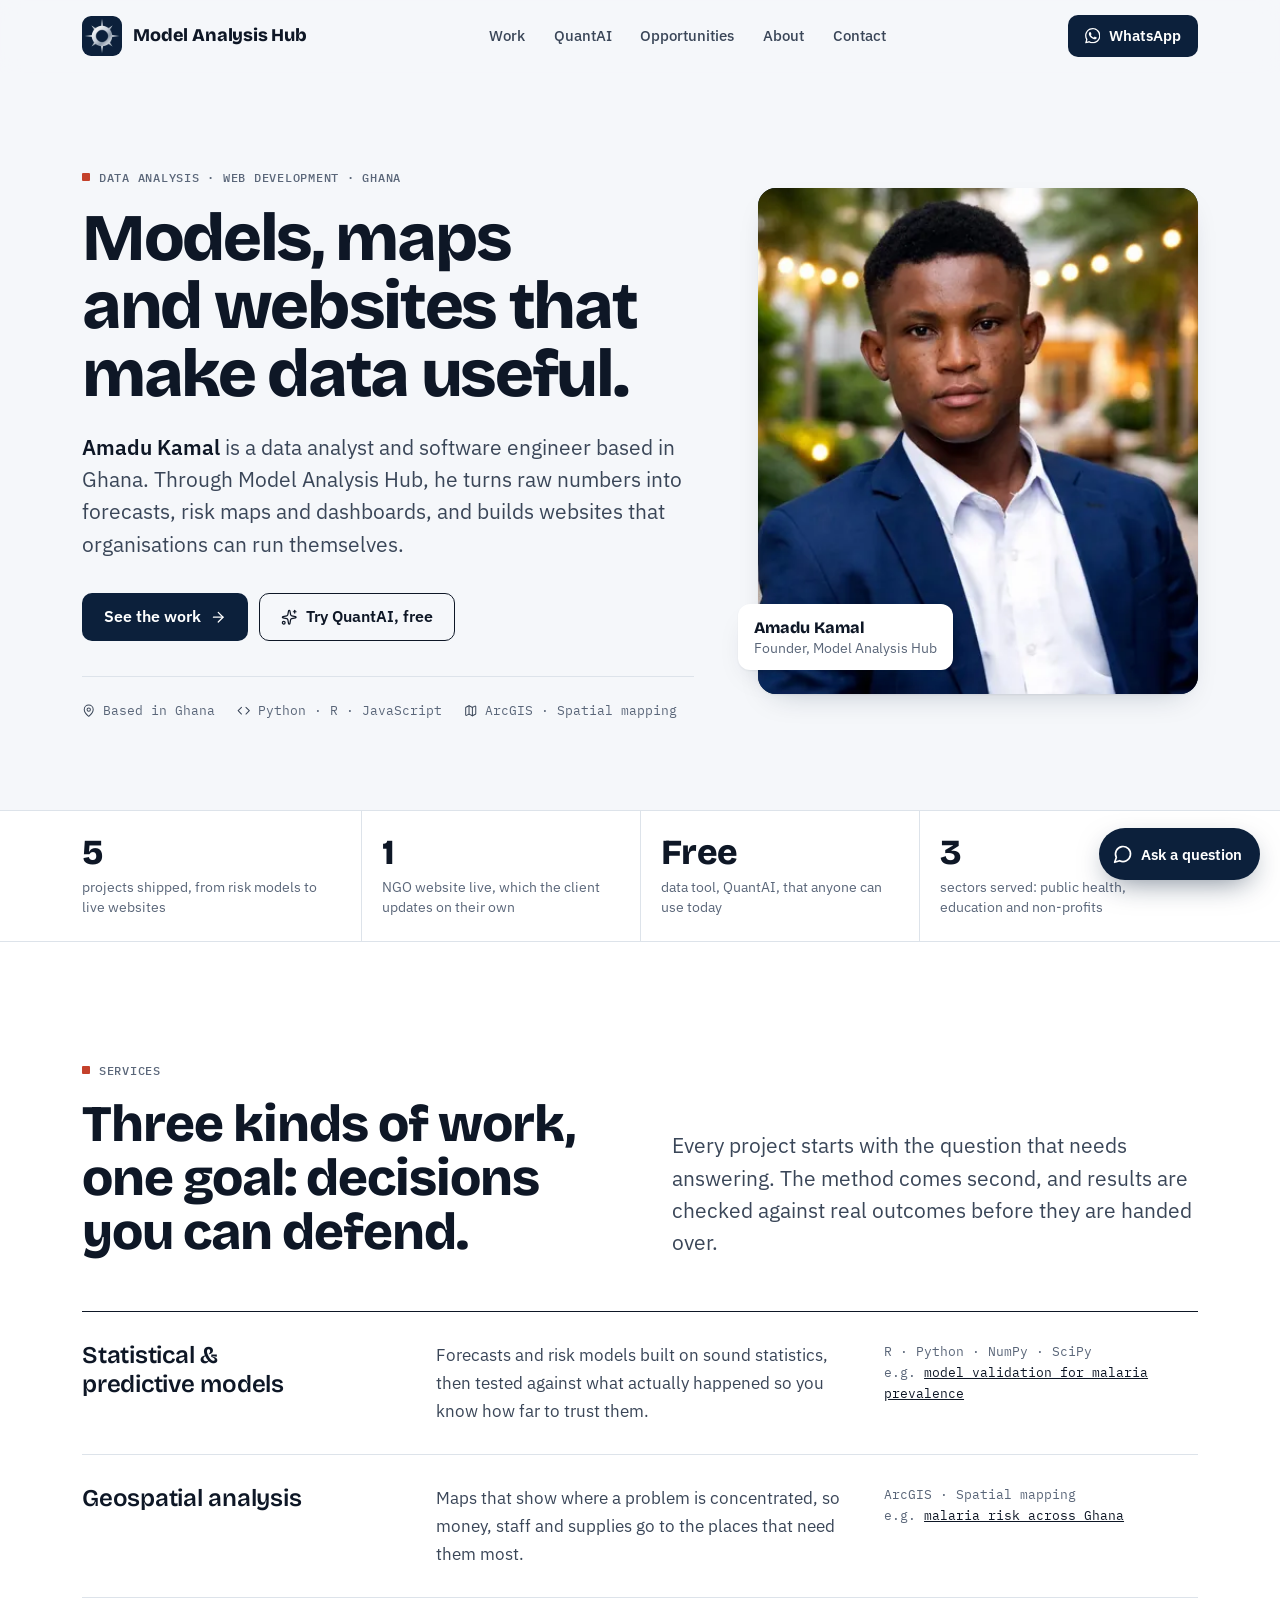
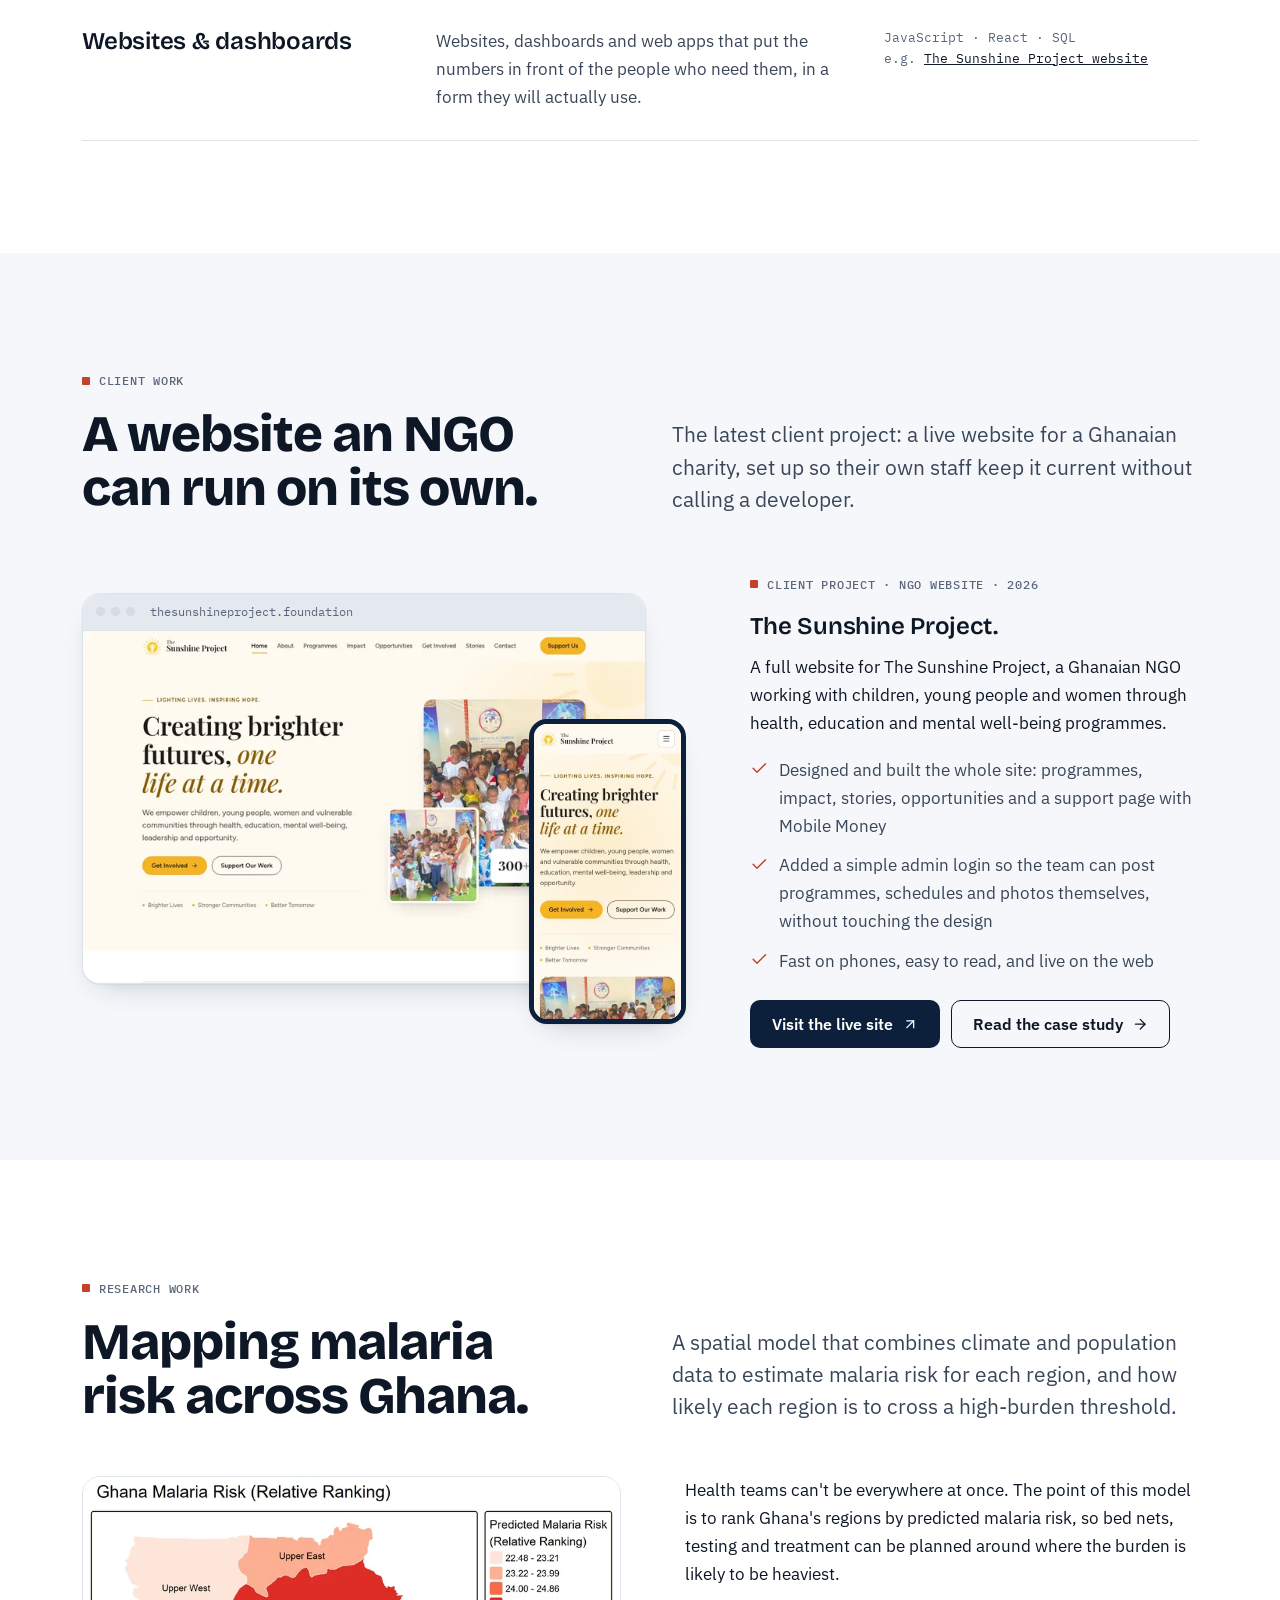
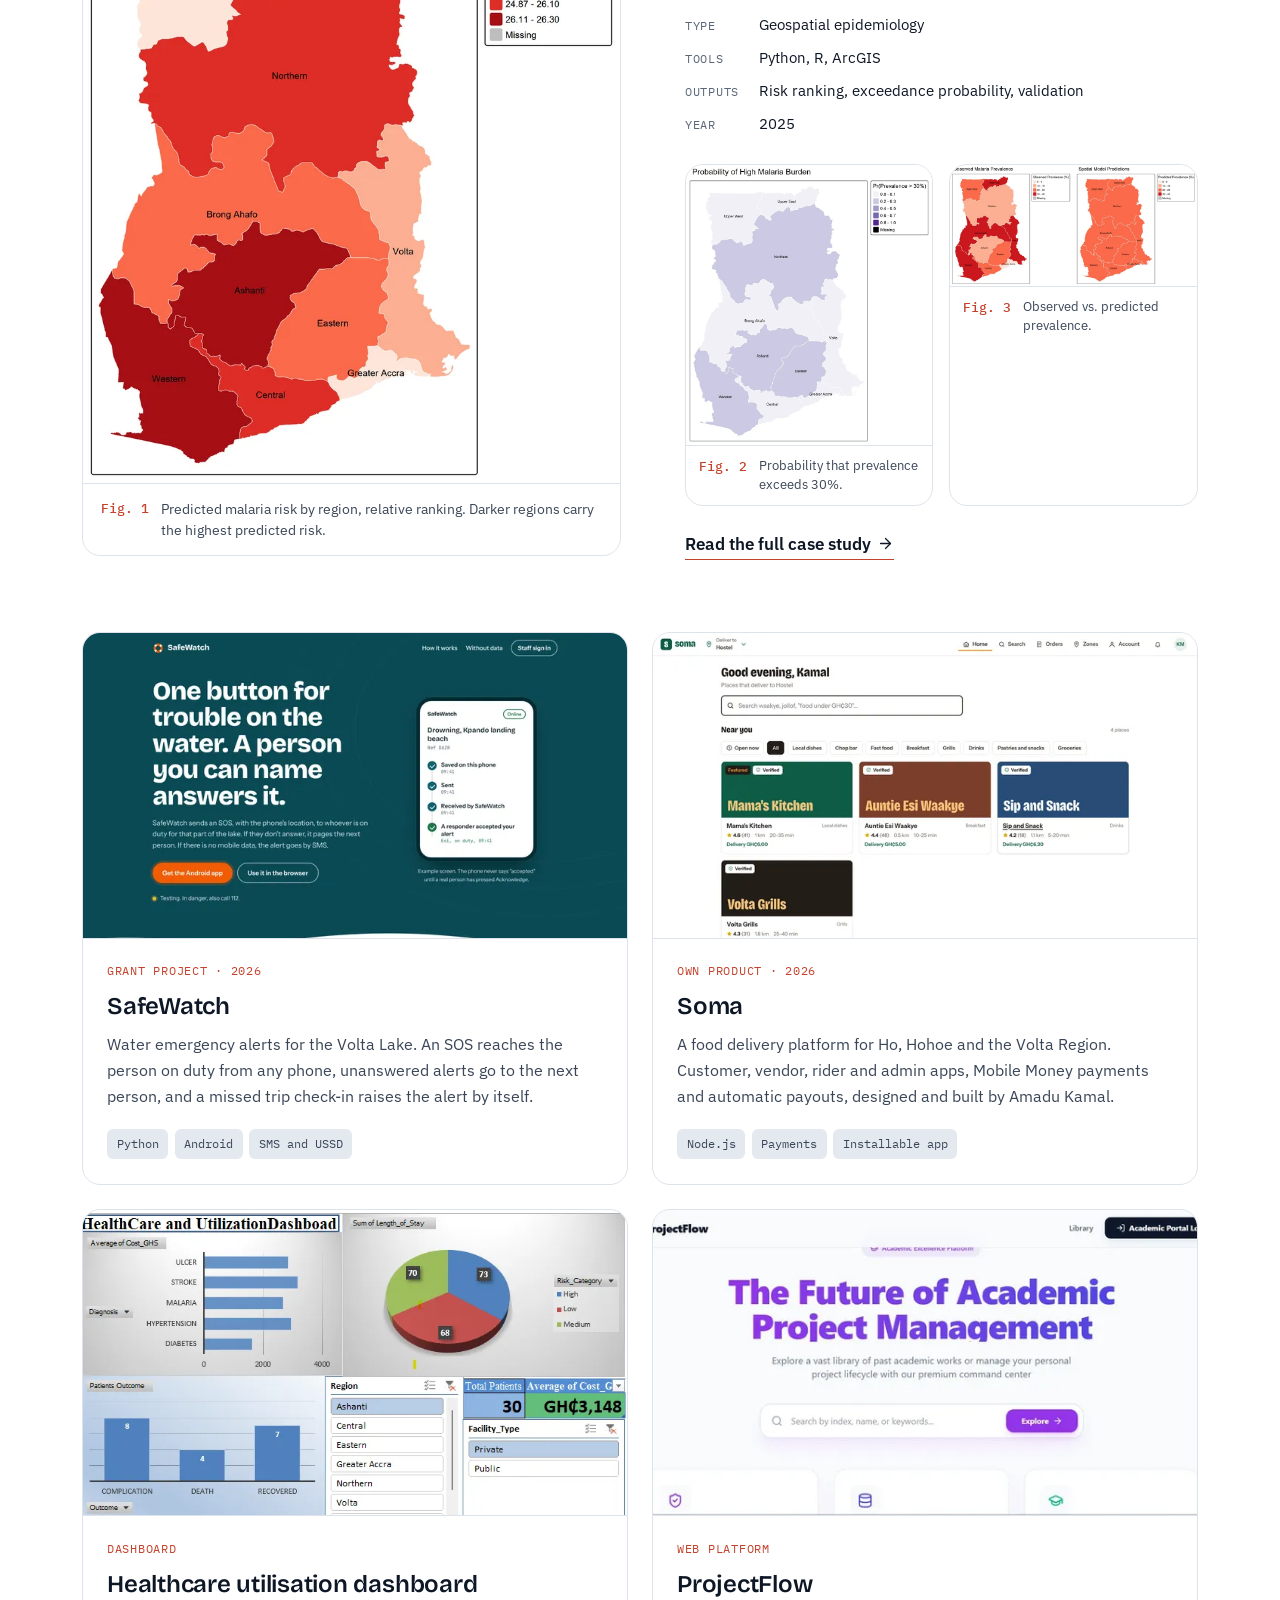
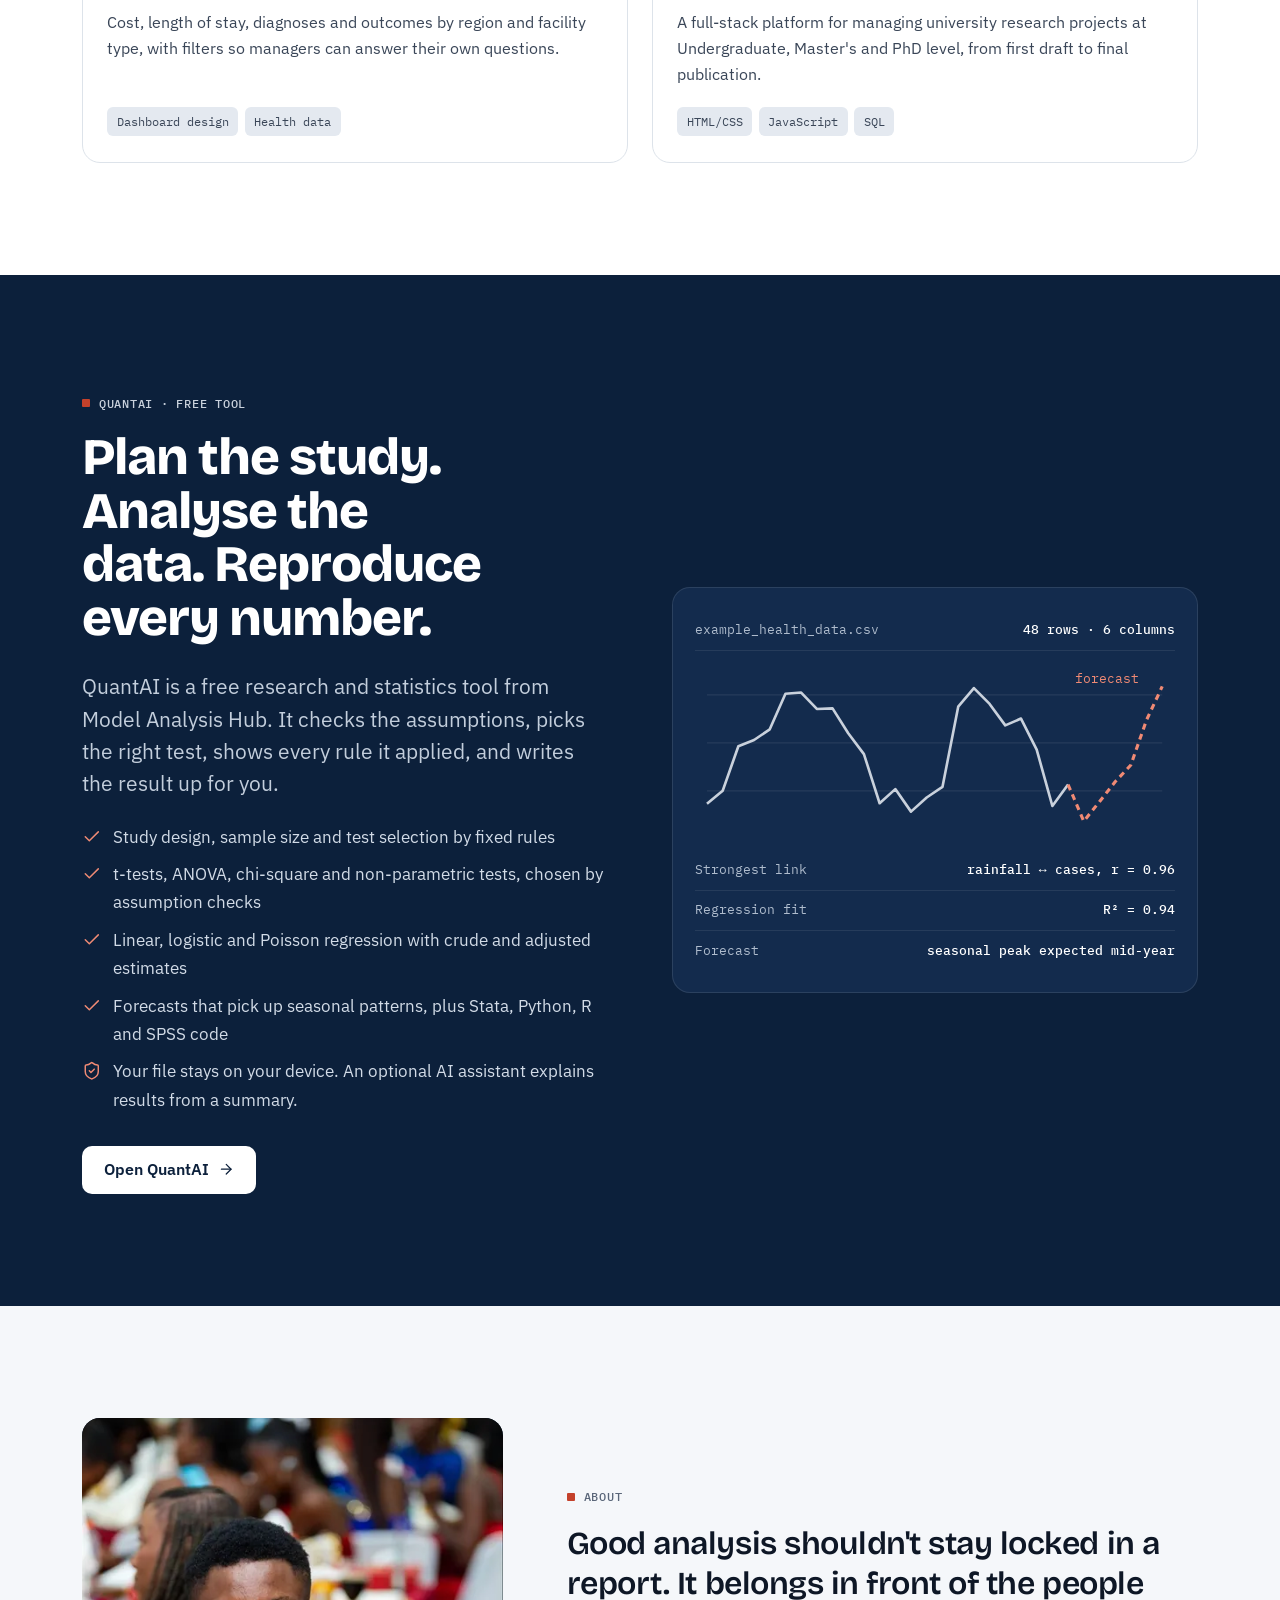
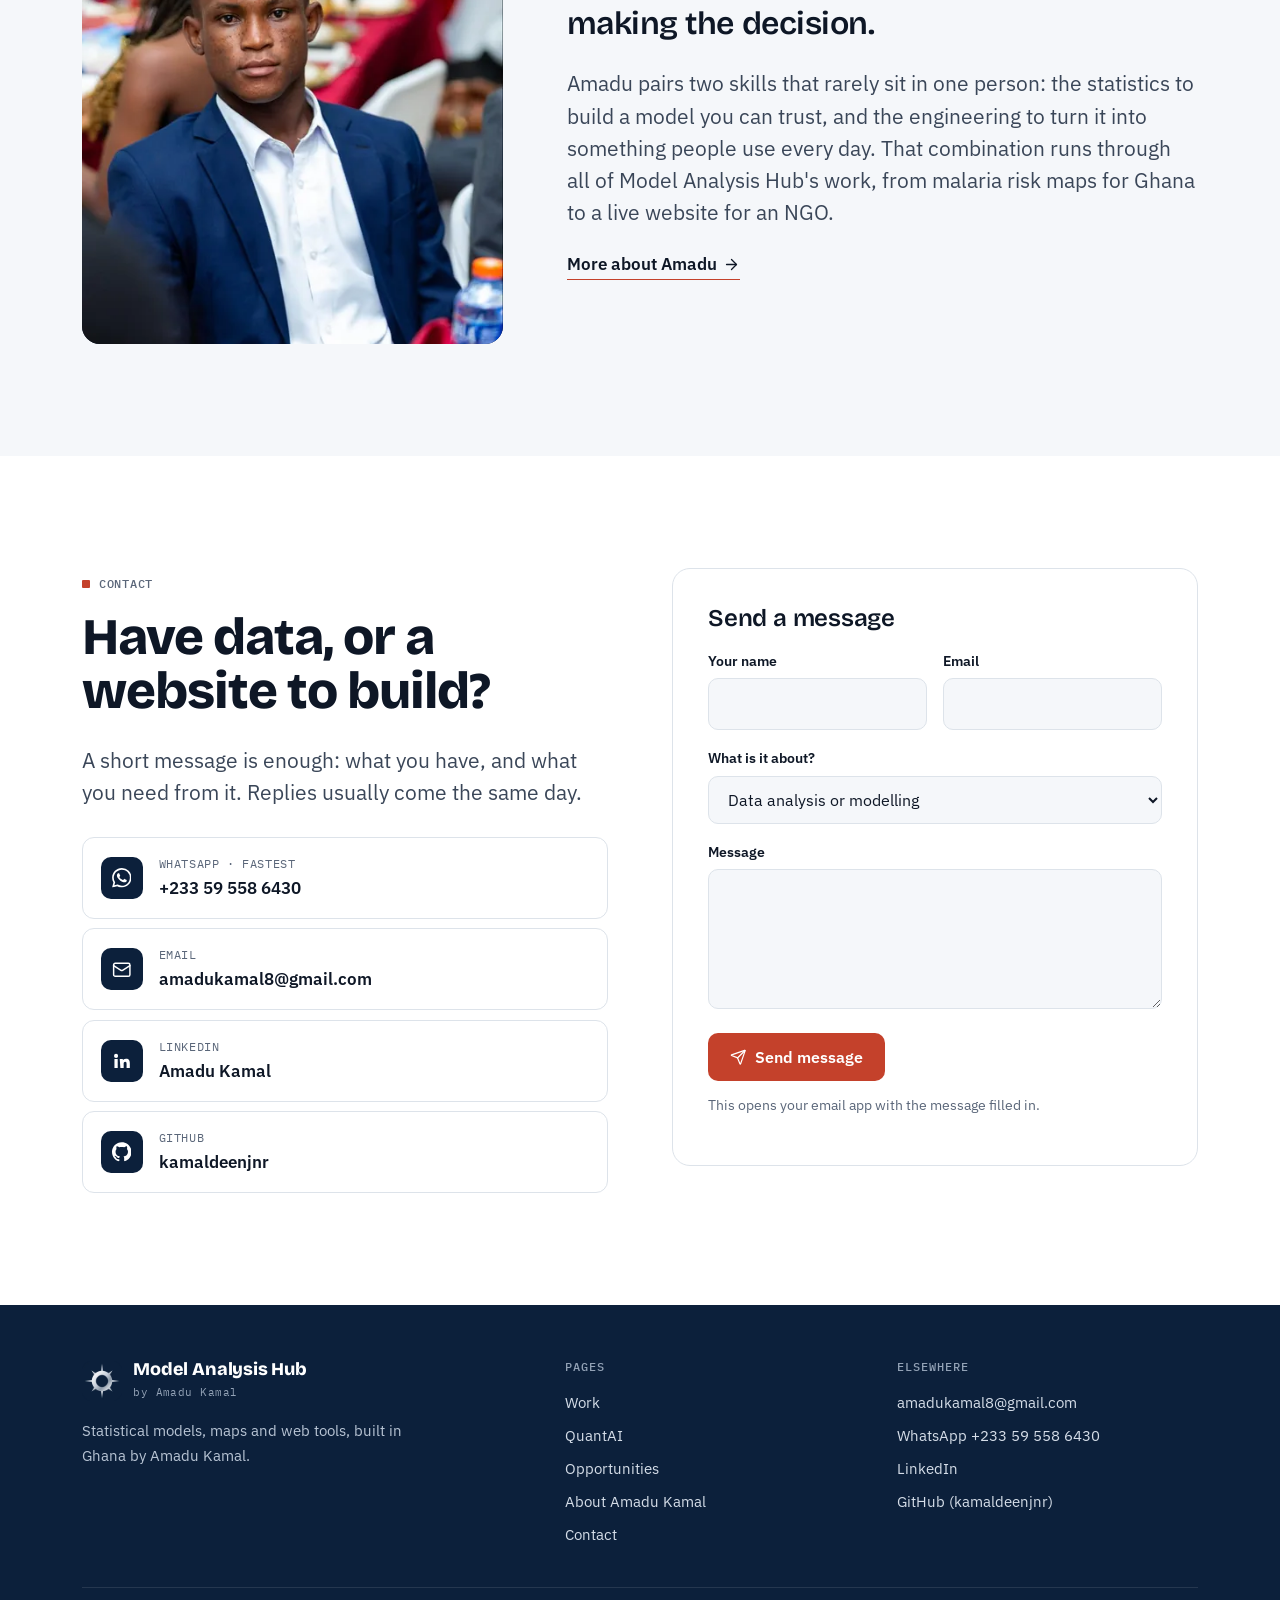
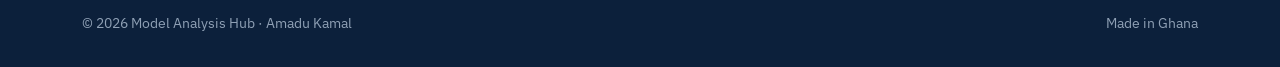
==== commit 812950bd: "Brand-first page titles, clean URLs without .html, education in structured data" ====
--- a/index.html
+++ b/index.html
@@ -3,7 +3,7 @@
 <head>
 <meta charset="utf-8">
 <meta name="viewport" content="width=device-width, initial-scale=1">
-<title>Data Analysis, Maps &amp; Websites in Ghana | Amadu Kamal</title>
+<title>Model Analysis Hub: Data Analysis, Maps and Websites in Ghana</title>
 <meta name="description" content="Amadu Kamal is a Ghanaian data analyst and software engineer. Through Model Analysis Hub he builds websites, statistical models, malaria risk maps and dashboards. Try QuantAI, his free data tool.">
 <meta name="author" content="Amadu Kamal">
 <meta name="google-site-verification" content="Pt5oXq1ZHAFa3sKu0Z5aOgnvR7AyB0WggZqfOcq45DY">
@@ -11,7 +11,7 @@
 <meta name="theme-color" content="#0C203B">
 <meta property="og:type" content="website">
 <meta property="og:site_name" content="Model Analysis Hub">
-<meta property="og:title" content="Data Analysis, Maps &amp; Websites in Ghana | Amadu Kamal">
+<meta property="og:title" content="Model Analysis Hub: Data Analysis, Maps and Websites in Ghana">
 <meta property="og:description" content="Amadu Kamal is a Ghanaian data analyst and software engineer. Through Model Analysis Hub he builds websites, statistical models, malaria risk maps and dashboards. Try QuantAI, his free data tool.">
 <meta property="og:url" content="https://modelanalysishub.com/">
 <meta property="og:image" content="https://modelanalysishub.com/assets/img/og-amadu-kamal.jpg">
@@ -20,7 +20,7 @@
 <meta property="og:image:alt" content="Amadu Kamal, founder of Model Analysis Hub">
 <meta property="og:locale" content="en_GB">
 <meta name="twitter:card" content="summary_large_image">
-<meta name="twitter:title" content="Data Analysis, Maps &amp; Websites in Ghana | Amadu Kamal">
+<meta name="twitter:title" content="Model Analysis Hub: Data Analysis, Maps and Websites in Ghana">
 <meta name="twitter:description" content="Amadu Kamal is a Ghanaian data analyst and software engineer. Through Model Analysis Hub he builds websites, statistical models, malaria risk maps and dashboards. Try QuantAI, his free data tool.">
 <meta name="twitter:image" content="https://modelanalysishub.com/assets/img/og-amadu-kamal.jpg">
 <link rel="icon" href="/favicon.ico" sizes="48x48">
@@ -33,21 +33,21 @@
 <link rel="preload" href="assets/fonts/bricolage-grotesque-latin-600-normal.woff2" as="font" type="font/woff2" crossorigin>
 <link rel="preload" href="assets/fonts/ibm-plex-sans-latin-400-normal.woff2" as="font" type="font/woff2" crossorigin>
 <link rel="preload" href="assets/fonts/ibm-plex-mono-latin-500-normal.woff2" as="font" type="font/woff2" crossorigin>
-<link rel="stylesheet" href="assets/css/home.css">
-<script type="application/ld+json">{"@context": "https://schema.org", "@graph": [{"@type": "WebSite", "@id": "https://modelanalysishub.com/#website", "url": "https://modelanalysishub.com/", "name": "Model Analysis Hub", "alternateName": "Amadu Kamal", "publisher": {"@id": "https://modelanalysishub.com/#org"}, "inLanguage": "en"}, {"@type": "Organization", "@id": "https://modelanalysishub.com/#org", "name": "Model Analysis Hub", "url": "https://modelanalysishub.com/", "logo": "https://modelanalysishub.com/assets/img/favicon-512.png", "founder": {"@id": "https://modelanalysishub.com/#amadu-kamal"}, "email": "amadukamal8@gmail.com", "areaServed": "Worldwide", "address": {"@type": "PostalAddress", "addressCountry": "GH"}, "sameAs": ["https://github.com/kamaldeenjnr", "https://www.linkedin.com/in/amadu-kamal-65ab5326a"], "description": "Data analytics and software studio founded by Amadu Kamal: statistical and geospatial models, dashboards and web platforms."}, {"@type": "Person", "@id": "https://modelanalysishub.com/#amadu-kamal", "name": "Amadu Kamal", "alternateName": ["Amadu Kamal Jnr", "Kamal Amadu", "kamaldeenjnr"], "jobTitle": "Data Analyst and Software Engineer", "description": "Amadu Kamal is a Ghanaian data analyst and software engineer, founder of Model Analysis Hub. He builds statistical and geospatial models, dashboards and web platforms, and created QuantAI.", "image": "https://modelanalysishub.com/assets/img/amadu-kamal.jpg", "url": "https://modelanalysishub.com/founder.html", "email": "mailto:amadukamal8@gmail.com", "telephone": "+233595586430", "nationality": {"@type": "Country", "name": "Ghana"}, "homeLocation": {"@type": "Country", "name": "Ghana"}, "worksFor": {"@id": "https://modelanalysishub.com/#org"}, "knowsAbout": ["Website design", "Web development", "Data analysis", "Statistical modelling", "Predictive modelling", "Geospatial analysis", "Malaria risk mapping", "Python", "R", "ArcGIS", "JavaScript", "React", "SQL", "Dashboards", "Web development"], "sameAs": ["https://www.linkedin.com/in/amadu-kamal-65ab5326a", "https://github.com/kamaldeenjnr"]}, {"@type": "WebPage", "@id": "https://modelanalysishub.com/#webpage", "url": "https://modelanalysishub.com/", "name": "Amadu Kamal | Model Analysis Hub", "isPartOf": {"@id": "https://modelanalysishub.com/#website"}, "about": {"@id": "https://modelanalysishub.com/#amadu-kamal"}, "primaryImageOfPage": "https://modelanalysishub.com/assets/img/amadu-kamal.jpg"}]}</script>
+<link rel="stylesheet" href="assets/css/site.css">
+<script type="application/ld+json">{"@context": "https://schema.org", "@graph": [{"@type": "WebSite", "@id": "https://modelanalysishub.com/#website", "url": "https://modelanalysishub.com/", "name": "Model Analysis Hub", "alternateName": "modelanalysishub.com", "publisher": {"@id": "https://modelanalysishub.com/#org"}, "inLanguage": "en"}, {"@type": "Organization", "@id": "https://modelanalysishub.com/#org", "name": "Model Analysis Hub", "url": "https://modelanalysishub.com/", "logo": "https://modelanalysishub.com/assets/img/favicon-512.png", "founder": {"@id": "https://modelanalysishub.com/#amadu-kamal"}, "email": "amadukamal8@gmail.com", "areaServed": "Worldwide", "address": {"@type": "PostalAddress", "addressCountry": "GH"}, "sameAs": ["https://github.com/kamaldeenjnr", "https://www.linkedin.com/in/amadu-kamal-65ab5326a"], "description": "Data analytics and software studio founded by Amadu Kamal: statistical and geospatial models, dashboards and web platforms."}, {"@type": "Person", "@id": "https://modelanalysishub.com/#amadu-kamal", "name": "Amadu Kamal", "alternateName": ["Amadu Kamal Jnr", "Kamal Amadu", "kamaldeenjnr"], "jobTitle": "Data Analyst and Software Engineer", "description": "Amadu Kamal is a Ghanaian data analyst and software engineer with a Bachelor of Public Health (Health Information) from the University of Health and Allied Sciences, and the founder of Model Analysis Hub. He builds statistical and geospatial models, dashboards and web platforms, and created QuantAI.", "image": "https://modelanalysishub.com/assets/img/amadu-kamal.jpg", "url": "https://modelanalysishub.com/founder", "email": "mailto:amadukamal8@gmail.com", "telephone": "+233595586430", "nationality": {"@type": "Country", "name": "Ghana"}, "homeLocation": {"@type": "Country", "name": "Ghana"}, "worksFor": {"@id": "https://modelanalysishub.com/#org"}, "alumniOf": {"@type": "CollegeOrUniversity", "name": "University of Health and Allied Sciences", "url": "https://www.uhas.edu.gh/"}, "knowsAbout": ["Public health", "Health information systems", "DHIS2", "Stata", "Website design", "Web development", "Data analysis", "Statistical modelling", "Predictive modelling", "Geospatial analysis", "Malaria risk mapping", "Python", "R", "ArcGIS", "JavaScript", "React", "SQL", "Dashboards", "Web development"], "sameAs": ["https://www.linkedin.com/in/amadu-kamal-65ab5326a", "https://github.com/kamaldeenjnr"]}, {"@type": "WebPage", "@id": "https://modelanalysishub.com/#webpage", "url": "https://modelanalysishub.com/", "name": "Model Analysis Hub", "isPartOf": {"@id": "https://modelanalysishub.com/#website"}, "about": {"@id": "https://modelanalysishub.com/#amadu-kamal"}, "primaryImageOfPage": "https://modelanalysishub.com/assets/img/amadu-kamal.jpg"}]}</script>
 </head>
 <body>
 <svg xmlns="http://www.w3.org/2000/svg" style="display:none" aria-hidden="true"><symbol id="i-arrow-right" viewBox="0 0 24 24"><path d="M5 12h14" /> <path d="m12 5 7 7-7 7" /></symbol><symbol id="i-arrow-up-right" viewBox="0 0 24 24"><path d="M7 7h10v10" /> <path d="M7 17 17 7" /></symbol><symbol id="i-b-github" viewBox="0 0 24 24"><path d="M12 .297c-6.63 0-12 5.373-12 12 0 5.303 3.438 9.8 8.205 11.385.6.113.82-.258.82-.577 0-.285-.01-1.04-.015-2.04-3.338.724-4.042-1.61-4.042-1.61C4.422 18.07 3.633 17.7 3.633 17.7c-1.087-.744.084-.729.084-.729 1.205.084 1.838 1.236 1.838 1.236 1.07 1.835 2.809 1.305 3.495.998.108-.776.417-1.305.76-1.605-2.665-.3-5.466-1.332-5.466-5.93 0-1.31.465-2.38 1.235-3.22-.135-.303-.54-1.523.105-3.176 0 0 1.005-.322 3.3 1.23.96-.267 1.98-.399 3-.405 1.02.006 2.04.138 3 .405 2.28-1.552 3.285-1.23 3.285-1.23.645 1.653.24 2.873.12 3.176.765.84 1.23 1.91 1.23 3.22 0 4.61-2.805 5.625-5.475 5.92.42.36.81 1.096.81 2.22 0 1.606-.015 2.896-.015 3.286 0 .315.21.69.825.57C20.565 22.092 24 17.592 24 12.297c0-6.627-5.373-12-12-12"/></symbol><symbol id="i-b-linkedin" viewBox="0 0 24 24"><path d="M4.98 3.5a2.5 2.5 0 1 1 0 5 2.5 2.5 0 0 1 0-5zM3 9.75h4v11H3zM9.5 9.75h3.8v1.6h.06c.53-.95 1.83-1.95 3.77-1.95 4.03 0 4.77 2.55 4.77 5.87v5.48h-4v-4.86c0-1.16-.02-2.65-1.66-2.65-1.66 0-1.92 1.26-1.92 2.57v4.94h-4z"/></symbol><symbol id="i-b-whatsapp" viewBox="0 0 24 24"><path d="M17.472 14.382c-.297-.149-1.758-.867-2.03-.967-.273-.099-.471-.148-.67.15-.197.297-.767.966-.94 1.164-.173.199-.347.223-.644.075-.297-.15-1.255-.463-2.39-1.475-.883-.788-1.48-1.761-1.653-2.059-.173-.297-.018-.458.13-.606.134-.133.298-.347.446-.52.149-.174.198-.298.298-.497.099-.198.05-.371-.025-.52-.075-.149-.669-1.612-.916-2.207-.242-.579-.487-.5-.669-.51-.173-.008-.371-.01-.57-.01-.198 0-.52.074-.792.372-.272.297-1.04 1.016-1.04 2.479 0 1.462 1.065 2.875 1.213 3.074.149.198 2.096 3.2 5.077 4.487.709.306 1.262.489 1.694.625.712.227 1.36.195 1.871.118.571-.085 1.758-.719 2.006-1.413.248-.694.248-1.289.173-1.413-.074-.124-.272-.198-.57-.347m-5.421 7.403h-.004a9.87 9.87 0 01-5.031-1.378l-.361-.214-3.741.982.998-3.648-.235-.374a9.86 9.86 0 01-1.51-5.26c.001-5.45 4.436-9.884 9.888-9.884 2.64 0 5.122 1.03 6.988 2.898a9.825 9.825 0 012.893 6.994c-.003 5.45-4.437 9.884-9.885 9.884m8.413-18.297A11.815 11.815 0 0012.05 0C5.495 0 .16 5.335.157 11.892c0 2.096.547 4.142 1.588 5.945L.057 24l6.305-1.654a11.882 11.882 0 005.683 1.448h.005c6.554 0 11.89-5.335 11.893-11.893a11.821 11.821 0 00-3.48-8.413Z"/></symbol><symbol id="i-calendar" viewBox="0 0 24 24"><path d="M8 2v3" /> <path d="M16 2v3" /> <rect x="3" y="3" width="18" height="18" rx="2" /> <path d="M3 9h18" /></symbol><symbol id="i-chart-line" viewBox="0 0 24 24"><path d="M3 3v16a2 2 0 0 0 2 2h16" /> <path d="m19 9-5 5-4-4-3 3" /></symbol><symbol id="i-chart-scatter" viewBox="0 0 24 24"><circle cx="7.5" cy="7.5" r=".5" fill="currentColor" /> <circle cx="18.5" cy="5.5" r=".5" fill="currentColor" /> <circle cx="11.5" cy="11.5" r=".5" fill="currentColor" /> <circle cx="7.5" cy="16.5" r=".5" fill="currentColor" /> <circle cx="17.5" cy="14.5" r=".5" fill="currentColor" /> <path d="M3 3v16a2 2 0 0 0 2 2h16" /></symbol><symbol id="i-check" viewBox="0 0 24 24"><path d="M20 6 9 17l-5-5" /></symbol><symbol id="i-chevron-down" viewBox="0 0 24 24"><path d="m6 9 6 6 6-6" /></symbol><symbol id="i-code" viewBox="0 0 24 24"><path d="m16 18 6-6-6-6" /> <path d="m8 6-6 6 6 6" /></symbol><symbol id="i-copy" viewBox="0 0 24 24"><rect width="14" height="14" x="8" y="8" rx="2" ry="2" /> <path d="M4 16c-1.1 0-2-.9-2-2V4c0-1.1.9-2 2-2h10c1.1 0 2 .9 2 2" /></symbol><symbol id="i-database" viewBox="0 0 24 24"><ellipse cx="12" cy="5" rx="9" ry="3" /> <path d="M3 5V19A9 3 0 0 0 21 19V5" /> <path d="M3 12A9 3 0 0 0 21 12" /></symbol><symbol id="i-download" viewBox="0 0 24 24"><path d="M12 15V3" /> <path d="M21 15v4a2 2 0 0 1-2 2H5a2 2 0 0 1-2-2v-4" /> <path d="m7 10 5 5 5-5" /></symbol><symbol id="i-file-spreadsheet" viewBox="0 0 24 24"><path d="M6 22a2 2 0 0 1-2-2V4a2 2 0 0 1 2-2h8a2.4 2.4 0 0 1 1.704.706l3.588 3.588A2.4 2.4 0 0 1 20 8v12a2 2 0 0 1-2 2z" /> <path d="M14 2v5a1 1 0 0 0 1 1h5" /> <path d="M8 13h2" /> <path d="M14 13h2" /> <path d="M8 17h2" /> <path d="M14 17h2" /></symbol><symbol id="i-flask-conical" viewBox="0 0 24 24"><path d="M14 2v6a2 2 0 0 0 .245.96l5.51 10.08A2 2 0 0 1 18 22H6a2 2 0 0 1-1.755-2.96l5.51-10.08A2 2 0 0 0 10 8V2" /> <path d="M6.453 15h11.094" /> <path d="M8.5 2h7" /></symbol><symbol id="i-globe" viewBox="0 0 24 24"><circle cx="12" cy="12" r="10" /> <path d="M12 2a14.5 14.5 0 0 0 0 20 14.5 14.5 0 0 0 0-20" /> <path d="M2 12h20" /></symbol><symbol id="i-grid-3x3" viewBox="0 0 24 24"><rect width="18" height="18" x="3" y="3" rx="2" /> <path d="M3 9h18" /> <path d="M3 15h18" /> <path d="M9 3v18" /> <path d="M15 3v18" /></symbol><symbol id="i-info" viewBox="0 0 24 24"><circle cx="12" cy="12" r="10" /> <path d="M12 16v-4" /> <path d="M12 8h.01" /></symbol><symbol id="i-layers" viewBox="0 0 24 24"><path d="M12.83 2.18a2 2 0 0 0-1.66 0L2.6 6.08a1 1 0 0 0 0 1.83l8.58 3.91a2 2 0 0 0 1.66 0l8.58-3.9a1 1 0 0 0 0-1.83z" /> <path d="M2 12a1 1 0 0 0 .58.91l8.6 3.91a2 2 0 0 0 1.65 0l8.58-3.9A1 1 0 0 0 22 12" /> <path d="M2 17a1 1 0 0 0 .58.91l8.6 3.91a2 2 0 0 0 1.65 0l8.58-3.9A1 1 0 0 0 22 17" /></symbol><symbol id="i-lightbulb" viewBox="0 0 24 24"><path d="M15 14c.2-1 .7-1.7 1.5-2.5 1-.9 1.5-2.2 1.5-3.5A6 6 0 0 0 6 8c0 1 .2 2.2 1.5 3.5.7.7 1.3 1.5 1.5 2.5" /> <path d="M9 18h6" /> <path d="M10 22h4" /></symbol><symbol id="i-mail" viewBox="0 0 24 24"><path d="m22 7-8.991 5.727a2 2 0 0 1-2.009 0L2 7" /> <rect x="2" y="4" width="20" height="16" rx="2" /></symbol><symbol id="i-map" viewBox="0 0 24 24"><path d="M14.106 5.553a2 2 0 0 0 1.788 0l3.659-1.83A1 1 0 0 1 21 4.619v12.764a1 1 0 0 1-.553.894l-4.553 2.277a2 2 0 0 1-1.788 0l-4.212-2.106a2 2 0 0 0-1.788 0l-3.659 1.83A1 1 0 0 1 3 19.381V6.618a1 1 0 0 1 .553-.894l4.553-2.277a2 2 0 0 1 1.788 0z" /> <path d="M15 5.764v15" /> <path d="M9 3.236v15" /></symbol><symbol id="i-map-pin" viewBox="0 0 24 24"><path d="M20 10c0 4.993-5.539 10.193-7.399 11.799a1 1 0 0 1-1.202 0C9.539 20.193 4 14.993 4 10a8 8 0 0 1 16 0" /> <circle cx="12" cy="10" r="3" /></symbol><symbol id="i-menu" viewBox="0 0 24 24"><path d="M4 5h16" /> <path d="M4 12h16" /> <path d="M4 19h16" /></symbol><symbol id="i-message-circle" viewBox="0 0 24 24"><path d="M2.992 16.342a2 2 0 0 1 .094 1.167l-1.065 3.29a1 1 0 0 0 1.236 1.168l3.413-.998a2 2 0 0 1 1.099.092 10 10 0 1 0-4.777-4.719" /></symbol><symbol id="i-printer" viewBox="0 0 24 24"><path d="M6 18H4a2 2 0 0 1-2-2v-5a2 2 0 0 1 2-2h16a2 2 0 0 1 2 2v5a2 2 0 0 1-2 2h-2" /> <path d="M6 9V3a1 1 0 0 1 1-1h10a1 1 0 0 1 1 1v6" /> <rect x="6" y="14" width="12" height="8" rx="1" /></symbol><symbol id="i-refresh-cw" viewBox="0 0 24 24"><path d="M3 12a9 9 0 0 1 9-9 9.75 9.75 0 0 1 6.74 2.74L21 8" /> <path d="M21 3v5h-5" /> <path d="M21 12a9 9 0 0 1-9 9 9.75 9.75 0 0 1-6.74-2.74L3 16" /> <path d="M8 16H3v5" /></symbol><symbol id="i-send" viewBox="0 0 24 24"><path d="M14.536 21.686a.5.5 0 0 0 .937-.024l6.5-19a.496.496 0 0 0-.635-.635l-19 6.5a.5.5 0 0 0-.024.937l7.93 3.18a2 2 0 0 1 1.112 1.11z" /> <path d="m21.854 2.147-10.94 10.939" /></symbol><symbol id="i-shield-check" viewBox="0 0 24 24"><path d="M20 13c0 5-3.5 7.5-7.66 8.95a1 1 0 0 1-.67-.01C7.5 20.5 4 18 4 13V6a1 1 0 0 1 1-1c2 0 4.5-1.2 6.24-2.72a1.17 1.17 0 0 1 1.52 0C14.51 3.81 17 5 19 5a1 1 0 0 1 1 1z" /> <path d="m9 12 2 2 4-4" /></symbol><symbol id="i-sigma" viewBox="0 0 24 24"><path d="M18 7V5a1 1 0 0 0-1-1H6.5a.5.5 0 0 0-.4.8l4.5 6a2 2 0 0 1 0 2.4l-4.5 6a.5.5 0 0 0 .4.8H17a1 1 0 0 0 1-1v-2" /></symbol><symbol id="i-sparkles" viewBox="0 0 24 24"><path d="M11.017 2.814a1 1 0 0 1 1.966 0l1.051 5.558a2 2 0 0 0 1.594 1.594l5.558 1.051a1 1 0 0 1 0 1.966l-5.558 1.051a2 2 0 0 0-1.594 1.594l-1.051 5.558a1 1 0 0 1-1.966 0l-1.051-5.558a2 2 0 0 0-1.594-1.594l-5.558-1.051a1 1 0 0 1 0-1.966l5.558-1.051a2 2 0 0 0 1.594-1.594z" /> <path d="M20 2v4" /> <path d="M22 4h-4" /> <circle cx="4" cy="20" r="2" /></symbol><symbol id="i-table" viewBox="0 0 24 24"><path d="M12 3v18" /> <rect width="18" height="18" x="3" y="3" rx="2" /> <path d="M3 9h18" /> <path d="M3 15h18" /></symbol><symbol id="i-trending-up" viewBox="0 0 24 24"><path d="M16 7h6v6" /> <path d="m22 7-8.5 8.5-5-5L2 17" /></symbol><symbol id="i-triangle-alert" viewBox="0 0 24 24"><path d="m21.73 18-8-14a2 2 0 0 0-3.48 0l-8 14A2 2 0 0 0 4 21h16a2 2 0 0 0 1.73-3" /> <path d="M12 9v4" /> <path d="M12 17h.01" /></symbol><symbol id="i-upload" viewBox="0 0 24 24"><path d="M12 3v12" /> <path d="m17 8-5-5-5 5" /> <path d="M21 15v4a2 2 0 0 1-2 2H5a2 2 0 0 1-2-2v-4" /></symbol><symbol id="i-user-round" viewBox="0 0 24 24"><circle cx="12" cy="8" r="5" /> <path d="M20 21a8 8 0 0 0-16 0" /></symbol><symbol id="i-x" viewBox="0 0 24 24"><path d="M18 6 6 18" /> <path d="m6 6 12 12" /></symbol></svg>
 <a class="skip" href="#main">Skip to content</a>
 <header class="site-header">
-  <div class="container head-in">
-    <a class="brand" href="index.html" aria-label="Model Analysis Hub, home">
-      <img src="assets/img/logo-mark.webp" alt="" width="36" height="36">
-      <span>Model Analysis Hub</span>
+  <div class="wrap head-in">
+    <a class="brand" href="/" aria-label="Model Analysis Hub, home">
+      <img src="assets/img/logo-mark.webp" alt="" width="40" height="40">
+      <span><b>Model Analysis Hub</b></span>
     </a>
-    <nav class="nav" id="nav" aria-label="Main"><ul><li><a href="projects.html">Work</a></li><li><a href="ai.html">QuantAI</a></li><li><a href="opportunities.html">Opportunities</a></li><li><a href="founder.html">About</a></li><li><a href="index.html#contact">Contact</a></li></ul></nav>
+    <nav class="nav" id="nav" aria-label="Main"><ul><li><a href="/projects">Work</a></li><li><a href="/ai">QuantAI</a></li><li><a href="/opportunities">Opportunities</a></li><li><a href="/founder">About</a></li><li><a href="/#contact">Contact</a></li></ul></nav>
     <div class="head-cta">
-      <a class="head-wa" href="https://wa.me/233595586430" target="_blank" rel="noopener"><svg class="icon solid" aria-hidden="true"><use href="#i-b-whatsapp"/></svg>WhatsApp</a>
+      <a class="btn btn-navy" href="https://wa.me/233595586430" target="_blank" rel="noopener"><svg class="icon solid" aria-hidden="true"><use href="#i-b-whatsapp"/></svg>WhatsApp</a>
       <button class="menu-btn" type="button" aria-controls="nav" aria-expanded="false" aria-label="Open menu"><svg class="icon i-open" aria-hidden="true"><use href="#i-menu"/></svg><svg class="icon i-close" aria-hidden="true"><use href="#i-x"/></svg></button>
     </div>
   </div>
@@ -55,155 +55,158 @@
 <main id="main">
 
 <section class="hero">
-  <div class="container hero-grid">
-    <div class="hero-text">
-      <h1>Models, maps and websites, built in Ghana.</h1>
-      <p class="lead">Amadu Kamal turns raw numbers into forecasts, risk maps and dashboards.</p>
-      <div class="actions">
-        <a class="btn" href="projects.html">See the work</a>
-        <a class="text-link" href="ai.html">Try QuantAI, free</a>
-      </div>
-      <p class="hero-note">A data analyst and software engineer. Python, R and JavaScript; ArcGIS for spatial mapping.</p>
-    </div>
-    <div class="index" aria-labelledby="index-h">
-      <h2 class="index-h" id="index-h">Selected work</h2>
-      <ol class="rows">
-        <li class="row row-lead">
-          <a href="projects.html#safewatch">
-            <span class="thumb"><picture><source type="image/webp" srcset="assets/img/safewatch-home-720.webp" sizes="(max-width: 60rem) 100vw, 720px"><img src="assets/img/safewatch-home.jpg" alt="" width="1440" height="900" fetchpriority="high" decoding="async"></picture></span>
-            <span class="row-name">SafeWatch</span>
-            <span class="row-kind">Grant project</span><span class="row-year">2026</span>
-          </a>
-        </li>
-        <li class="row">
-          <a href="projects.html#soma">
-            <span class="thumb"><picture><source type="image/webp" srcset="assets/img/soma-home-720.webp" sizes="96px"><img src="assets/img/soma-home.jpg" alt="" width="1440" height="900" decoding="async"></picture></span>
-            <span class="row-name">Soma</span>
-            <span class="row-kind">Own product</span><span class="row-year">2026</span>
-          </a>
-        </li>
-        <li class="row">
-          <a href="projects.html#sunshine-project">
-            <span class="thumb"><picture><source type="image/webp" srcset="assets/img/sunshine-project-home-720.webp" sizes="96px"><img src="assets/img/sunshine-project-home.jpg" alt="" width="1440" height="900" decoding="async"></picture></span>
-            <span class="row-name">The Sunshine Project</span>
-            <span class="row-kind">NGO website</span><span class="row-year">2026</span>
-          </a>
-        </li>
-        <li class="row">
-          <a href="projects.html#malaria-risk">
-            <span class="thumb"><picture><source type="image/webp" srcset="assets/img/ghana-malaria-risk-map-800.webp" sizes="96px"><img src="assets/img/ghana-malaria-risk-map.jpg" alt="" width="1600" height="1807" decoding="async"></picture></span>
-            <span class="row-name">Malaria risk across Ghana</span>
-            <span class="row-kind">Geospatial model</span><span class="row-year">2025</span>
-          </a>
-        </li>
-        <li class="row">
-          <a href="projects.html#healthcare-dashboard">
-            <span class="thumb"><picture><source type="image/webp" srcset="assets/img/healthcare-utilization-dashboard.webp" sizes="96px"><img src="assets/img/healthcare-utilization-dashboard.jpg" alt="" width="738" height="429" decoding="async"></picture></span>
-            <span class="row-name">Healthcare utilisation dashboard</span>
-            <span class="row-kind">Dashboard</span><span class="row-year"></span>
-          </a>
-        </li>
-        <li class="row">
-          <a href="projects.html#projectflow">
-            <span class="thumb"><picture><source type="image/webp" srcset="assets/img/projectflow-platform-700.webp" sizes="96px"><img src="assets/img/projectflow-platform.jpg" alt="" width="1348" height="632" decoding="async"></picture></span>
-            <span class="row-name">ProjectFlow</span>
-            <span class="row-kind">Web platform</span><span class="row-year"></span>
-          </a>
-        </li>
-      </ol>
-    </div>
-  </div>
-</section>
-
-<section class="case" id="client-work">
-  <div class="container case-grid">
-    <div class="case-shots rv">
-      <figure class="shot-desk"><picture><source type="image/webp" srcset="assets/img/sunshine-project-home-720.webp 720w, assets/img/sunshine-project-home.webp 1440w" sizes="(max-width: 60rem) 100vw, 760px"><img src="assets/img/sunshine-project-home.jpg" alt="Homepage of The Sunshine Project website: Creating brighter futures, one life at a time, with photos of children at an outreach event" width="1440" height="900" loading="lazy" decoding="async"></picture><figcaption>thesunshineproject.foundation</figcaption></figure>
-      <figure class="shot-phone"><picture><source type="image/webp" srcset="assets/img/sunshine-project-mobile.webp" sizes="180px"><img src="assets/img/sunshine-project-mobile.jpg" alt="The Sunshine Project website on a phone" width="390" height="780" loading="lazy" decoding="async"></picture></figure>
-    </div>
-    <div class="case-text rv">
-      <h2>A website an NGO can run on its own.</h2>
-      <p class="case-meta">The Sunshine Project, a client website for a Ghanaian NGO, 2026</p>
-      <p>A full website for a charity working with children, young people and women through health, education and mental well-being programmes.</p>
-      <ul class="delivered">
-        <li>Designed and built the whole site: programmes, impact, stories, opportunities and a support page with Mobile Money</li>
-        <li>A simple admin login, so the team posts programmes, schedules and photos themselves</li>
-        <li>Fast on phones, easy to read, and live on the web</li>
+  <div class="wrap hero-grid">
+    <div>
+      <p class="label">Data analysis · Web development · Ghana</p>
+      <h1 class="statement">Models, maps and websites that make data useful.</h1>
+      <p class="lead"><b>Amadu Kamal</b> is a data analyst and software engineer based in Ghana. Through Model Analysis Hub, he turns raw numbers into forecasts, risk maps and dashboards, and builds websites that organisations can run themselves.</p>
+      <div class="btn-row">
+        <a class="btn btn-navy" href="/projects">See the work <svg class="icon go" aria-hidden="true"><use href="#i-arrow-right"/></svg></a>
+        <a class="btn btn-line" href="/ai"><svg class="icon" aria-hidden="true"><use href="#i-sparkles"/></svg>Try QuantAI, free</a>
+      </div>
+      <div class="facts"><span><svg class="icon" aria-hidden="true"><use href="#i-map-pin"/></svg>Based in Ghana</span><span><svg class="icon" aria-hidden="true"><use href="#i-code"/></svg>Python · R · JavaScript</span><span><svg class="icon" aria-hidden="true"><use href="#i-map"/></svg>ArcGIS · Spatial mapping</span></div>
+    </div>
+    <div class="hero-photo">
+      <figure><picture><source type="image/webp" srcset="assets/img/amadu-kamal-480.webp 480w, assets/img/amadu-kamal.webp 900w" sizes="(max-width: 900px) 90vw, 420px"><img src="assets/img/amadu-kamal.jpg" alt="Amadu Kamal, data analyst and founder of Model Analysis Hub" width="900" height="900" fetchpriority="high" decoding="async"></picture></figure>
+      <p class="tag"><b>Amadu Kamal</b><span>Founder, Model Analysis Hub</span></p>
+    </div>
+  </div>
+</section>
+
+<section class="proof" aria-label="At a glance">
+  <div class="wrap">
+    <ul>
+      <li><b>5</b><span>projects shipped, from risk models to live websites</span></li>
+      <li><b>1</b><span>NGO website live, which the client updates on their own</span></li>
+      <li><b>Free</b><span>data tool, QuantAI, that anyone can use today</span></li>
+      <li><b>3</b><span>sectors served: public health, education and non-profits</span></li>
+    </ul>
+  </div>
+</section>
+
+<section class="section on-white">
+  <div class="wrap">
+    <div class="split-head">
+      <div class="rv"><p class="label">Services</p><h2>Three kinds of work, one goal: decisions you can defend.</h2></div>
+      <p class="lead rv">Every project starts with the question that needs answering. The method comes second, and results are checked against real outcomes before they are handed over.</p>
+    </div>
+    <div class="services">
+      <div class="service rv"><h3>Statistical &amp; predictive models</h3><p>Forecasts and risk models built on sound statistics, then tested against what actually happened so you know how far to trust them.</p><p class="uses">R · Python · NumPy · SciPy<br>e.g. <a href="/projects#model-validation">model validation for malaria prevalence</a></p></div>
+      <div class="service rv"><h3>Geospatial analysis</h3><p>Maps that show where a problem is concentrated, so money, staff and supplies go to the places that need them most.</p><p class="uses">ArcGIS · Spatial mapping<br>e.g. <a href="/projects#malaria-risk">malaria risk across Ghana</a></p></div>
+      <div class="service rv"><h3>Websites &amp; dashboards</h3><p>Websites, dashboards and web apps that put the numbers in front of the people who need them, in a form they will actually use.</p><p class="uses">JavaScript · React · SQL<br>e.g. <a href="/projects#sunshine-project">The Sunshine Project website</a></p></div>
+    </div>
+  </div>
+</section>
+
+
+<section class="section" id="client-work">
+  <div class="wrap">
+    <div class="split-head">
+      <div class="rv"><p class="label">Client work</p><h2>A website an NGO can run on its own.</h2></div>
+      <p class="lead rv">The latest client project: a live website for a Ghanaian charity, set up so their own staff keep it current without calling a developer.</p>
+    </div>
+    <div class="client">
+      <div class="devices rv">
+        <div class="desk"><div class="bar"><i></i><i></i><i></i><span>thesunshineproject.foundation</span></div><picture><source type="image/webp" srcset="assets/img/sunshine-project-home-720.webp 720w, assets/img/sunshine-project-home.webp 1440w" sizes="(max-width: 900px) 100vw, 640px"><img src="assets/img/sunshine-project-home.jpg" alt="Homepage of The Sunshine Project website: Creating brighter futures, one life at a time, with photos of children at an outreach event" width="1440" height="900" loading="lazy" decoding="async"></picture></div>
+        <div class="phone"><picture><source type="image/webp" srcset="assets/img/sunshine-project-mobile.webp" sizes="160px"><img src="assets/img/sunshine-project-mobile.jpg" alt="The Sunshine Project website on a phone" width="390" height="780" loading="lazy" decoding="async"></picture></div>
+      </div>
+      <div class="rv">
+        <p class="label">Client project · NGO website · 2026</p>
+        <h3>The Sunshine Project.</h3>
+        <p>A full website for The Sunshine Project, a Ghanaian NGO working with children, young people and women through health, education and mental well-being programmes.</p>
+        <ul class="delivered">
+          <li><svg class="icon" aria-hidden="true"><use href="#i-check"/></svg><span>Designed and built the whole site: programmes, impact, stories, opportunities and a support page with Mobile Money</span></li>
+          <li><svg class="icon" aria-hidden="true"><use href="#i-check"/></svg><span>Added a simple admin login so the team can post programmes, schedules and photos themselves, without touching the design</span></li>
+          <li><svg class="icon" aria-hidden="true"><use href="#i-check"/></svg><span>Fast on phones, easy to read, and live on the web</span></li>
+        </ul>
+        <div class="btn-row">
+          <a class="btn btn-navy" href="https://www.thesunshineproject.foundation" target="_blank" rel="noopener">Visit the live site <svg class="icon go" aria-hidden="true"><use href="#i-arrow-up-right"/></svg></a>
+          <a class="btn btn-line" href="/projects#sunshine-project">Read the case study <svg class="icon go" aria-hidden="true"><use href="#i-arrow-right"/></svg></a>
+        </div>
+      </div>
+    </div>
+  </div>
+</section>
+
+<section class="section on-white">
+  <div class="wrap">
+    <div class="split-head">
+      <div class="rv"><p class="label">Research work</p><h2>Mapping malaria risk across Ghana.</h2></div>
+      <p class="lead rv">A spatial model that combines climate and population data to estimate malaria risk for each region, and how likely each region is to cross a high-burden threshold.</p>
+    </div>
+    <div class="case">
+      <figure class="fig fig-main rv"><picture><source type="image/webp" srcset="assets/img/ghana-malaria-risk-map-800.webp 800w, assets/img/ghana-malaria-risk-map.webp 1600w" sizes="(max-width: 900px) 100vw, 560px"><img src="assets/img/ghana-malaria-risk-map.jpg" alt="Map of Ghana showing predicted malaria risk by region, with the highest risk in the Ashanti and Western regions" width="1600" height="1807" loading="lazy" decoding="async"></picture><figcaption><b>Fig. 1</b>Predicted malaria risk by region, relative ranking. Darker regions carry the highest predicted risk.</figcaption></figure>
+      <div class="rv">
+        <p>Health teams can't be everywhere at once. The point of this model is to rank Ghana's regions by predicted malaria risk, so bed nets, testing and treatment can be planned around where the burden is likely to be heaviest.</p>
+        <dl><dt>Type</dt><dd>Geospatial epidemiology</dd><dt>Tools</dt><dd>Python, R, ArcGIS</dd><dt>Outputs</dt><dd>Risk ranking, exceedance probability, validation</dd><dt>Year</dt><dd>2025</dd></dl>
+        <div class="fig-strip">
+          <figure class="fig"><picture><source type="image/webp" srcset="assets/img/ghana-malaria-exceedance-probability-800.webp 800w, assets/img/ghana-malaria-exceedance-probability.webp 1600w" sizes="(max-width: 900px) 50vw, 260px"><img src="assets/img/ghana-malaria-exceedance-probability.jpg" alt="Map of the probability that malaria prevalence exceeds 30 percent in each region of Ghana" width="1600" height="1814" loading="lazy" decoding="async"></picture><figcaption><b>Fig. 2</b>Probability that prevalence exceeds 30%.</figcaption></figure>
+          <figure class="fig"><picture><source type="image/webp" srcset="assets/img/ghana-malaria-observed-vs-predicted-800.webp 800w, assets/img/ghana-malaria-observed-vs-predicted.webp 1600w" sizes="(max-width: 900px) 50vw, 260px"><img src="assets/img/ghana-malaria-observed-vs-predicted.jpg" alt="Side-by-side maps comparing observed and predicted malaria prevalence in Ghana" width="1600" height="783" loading="lazy" decoding="async"></picture><figcaption><b>Fig. 3</b>Observed vs. predicted prevalence.</figcaption></figure>
+        </div>
+        <p style="margin-top:1.5rem"><a class="link" href="/projects#malaria-risk">Read the full case study <svg class="icon" aria-hidden="true"><use href="#i-arrow-right"/></svg></a></p>
+      </div>
+    </div>
+    <div class="cards" style="margin-top:clamp(3rem,6vw,4.5rem)">
+      <a class="card rv" href="/projects#safewatch"><div class="shot"><picture><source type="image/webp" srcset="assets/img/safewatch-home-720.webp 720w, assets/img/safewatch-home.webp 1440w" sizes="(max-width: 760px) 100vw, 560px"><img src="assets/img/safewatch-home.jpg" alt="SafeWatch, water emergency alerts for the Volta Lake: front page with an SOS alert being accepted by a responder" width="1440" height="900" loading="lazy" decoding="async"></picture></div><div class="body"><span class="kind">Grant project · 2026</span><h3>SafeWatch</h3><p>Water emergency alerts for the Volta Lake. An SOS reaches the person on duty from any phone, unanswered alerts go to the next person, and a missed trip check-in raises the alert by itself.</p><ul class="tags"><li>Python</li><li>Android</li><li>SMS and USSD</li></ul></div></a>
+      <a class="card rv" href="/projects#soma"><div class="shot"><picture><source type="image/webp" srcset="assets/img/soma-home-720.webp 720w, assets/img/soma-home.webp 1440w" sizes="(max-width: 760px) 100vw, 560px"><img src="assets/img/soma-home.jpg" alt="Soma, a food delivery platform for Ho, Hohoe and the Volta Region: search and local vendor cards" width="1440" height="900" loading="lazy" decoding="async"></picture></div><div class="body"><span class="kind">Own product · 2026</span><h3>Soma</h3><p>A food delivery platform for Ho, Hohoe and the Volta Region. Customer, vendor, rider and admin apps, Mobile Money payments and automatic payouts, designed and built by Amadu Kamal.</p><ul class="tags"><li>Node.js</li><li>Payments</li><li>Installable app</li></ul></div></a>
+      <a class="card rv" href="/projects#healthcare-dashboard"><div class="shot"><picture><source type="image/webp" srcset="assets/img/healthcare-utilization-dashboard.webp" sizes="(max-width: 760px) 100vw, 560px"><img src="assets/img/healthcare-utilization-dashboard.jpg" alt="Healthcare utilisation dashboard with charts of cost by diagnosis, risk categories and patient outcomes" width="738" height="429" loading="lazy" decoding="async"></picture></div><div class="body"><span class="kind">Dashboard</span><h3>Healthcare utilisation dashboard</h3><p>Cost, length of stay, diagnoses and outcomes by region and facility type, with filters so managers can answer their own questions.</p><ul class="tags"><li>Dashboard design</li><li>Health data</li></ul></div></a>
+      <a class="card rv" href="/projects#projectflow"><div class="shot"><picture><source type="image/webp" srcset="assets/img/projectflow-platform-700.webp 700w, assets/img/projectflow-platform.webp 1348w" sizes="(max-width: 760px) 100vw, 560px"><img src="assets/img/projectflow-platform.jpg" alt="ProjectFlow homepage: The Future of Academic Project Management" width="1348" height="632" loading="lazy" decoding="async"></picture></div><div class="body"><span class="kind">Web platform</span><h3>ProjectFlow</h3><p>A full-stack platform for managing university research projects at Undergraduate, Master's and PhD level, from first draft to final publication.</p><ul class="tags"><li>HTML/CSS</li><li>JavaScript</li><li>SQL</li></ul></div></a>
+    </div>
+  </div>
+</section>
+
+<section class="section on-navy">
+  <div class="wrap qband">
+    <div class="rv">
+      <p class="label">QuantAI · free tool</p>
+      <h2>Plan the study. Analyse the data. Reproduce every number.</h2>
+      <p class="lead">QuantAI is a free research and statistics tool from Model Analysis Hub. It checks the assumptions, picks the right test, shows every rule it applied, and writes the result up for you.</p>
+      <ul class="checks">
+        <li><svg class="icon" aria-hidden="true"><use href="#i-check"/></svg><span>Study design, sample size and test selection by fixed rules</span></li>
+        <li><svg class="icon" aria-hidden="true"><use href="#i-check"/></svg><span>t-tests, ANOVA, chi-square and non-parametric tests, chosen by assumption checks</span></li>
+        <li><svg class="icon" aria-hidden="true"><use href="#i-check"/></svg><span>Linear, logistic and Poisson regression with crude and adjusted estimates</span></li>
+        <li><svg class="icon" aria-hidden="true"><use href="#i-check"/></svg><span>Forecasts that pick up seasonal patterns, plus Stata, Python, R and SPSS code</span></li>
+        <li><svg class="icon" aria-hidden="true"><use href="#i-shield-check"/></svg><span>Your file stays on your device. An optional AI assistant explains results from a summary.</span></li>
       </ul>
-      <p class="links"><a class="text-link" href="https://www.thesunshineproject.foundation" target="_blank" rel="noopener">Visit the live site</a> <a class="text-link" href="projects.html#sunshine-project">Read the case study</a></p>
-    </div>
-  </div>
-</section>
-
-<section class="research">
-  <div class="container">
-    <div class="research-head rv">
-      <h2>Mapping malaria risk across Ghana.</h2>
-      <p class="lead">A spatial model that combines climate and population data to rank each region by predicted risk, so bed nets, testing and treatment go where the burden is heaviest.</p>
-    </div>
-    <div class="figs rv">
-      <figure class="fig fig-main"><picture><source type="image/webp" srcset="assets/img/ghana-malaria-risk-map-800.webp 800w, assets/img/ghana-malaria-risk-map.webp 1600w" sizes="(max-width: 60rem) 100vw, 640px"><img src="assets/img/ghana-malaria-risk-map.jpg" alt="Map of Ghana showing predicted malaria risk by region, with the highest risk in the Ashanti and Western regions" width="1600" height="1807" loading="lazy" decoding="async"></picture><figcaption>Fig. 1. Predicted malaria risk by region. Darker regions carry the highest predicted risk.</figcaption></figure>
-      <figure class="fig"><picture><source type="image/webp" srcset="assets/img/ghana-malaria-exceedance-probability-800.webp 800w, assets/img/ghana-malaria-exceedance-probability.webp 1600w" sizes="(max-width: 60rem) 50vw, 320px"><img src="assets/img/ghana-malaria-exceedance-probability.jpg" alt="Map of the probability that malaria prevalence exceeds 30 percent in each region of Ghana" width="1600" height="1814" loading="lazy" decoding="async"></picture><figcaption>Fig. 2. Probability that prevalence exceeds 30%.</figcaption></figure>
-      <div class="fig-side">
-        <figure class="fig"><picture><source type="image/webp" srcset="assets/img/ghana-malaria-observed-vs-predicted-800.webp 800w, assets/img/ghana-malaria-observed-vs-predicted.webp 1600w" sizes="(max-width: 60rem) 100vw, 320px"><img src="assets/img/ghana-malaria-observed-vs-predicted.jpg" alt="Side-by-side maps comparing observed and predicted malaria prevalence in Ghana" width="1600" height="783" loading="lazy" decoding="async"></picture><figcaption>Fig. 3. Observed and predicted prevalence.</figcaption></figure>
-        <dl class="facts"><dt>Type</dt><dd>Geospatial epidemiology</dd><dt>Tools</dt><dd>Python, R, ArcGIS</dd><dt>Outputs</dt><dd>Risk ranking, exceedance probability, validation</dd><dt>Year</dt><dd>2025</dd></dl>
-        <p><a class="text-link" href="projects.html#malaria-risk">Read the full case study</a></p>
-      </div>
-    </div>
-  </div>
-</section>
-
-<section class="services">
-  <div class="container bento">
-    <div class="tile tile-head rv">
-      <h2>Three kinds of work, one goal: decisions you can defend.</h2>
-      <p>Every project starts with the question that needs answering. Results are checked against real outcomes before they are handed over.</p>
-    </div>
-    <div class="tile tile-svc rv"><h3>Statistical and predictive models</h3><p>Forecasts and risk models, tested against what actually happened.</p><p class="tools">R, Python, NumPy, SciPy</p><a class="text-link" href="projects.html#model-validation">Model validation for malaria prevalence</a></div>
-    <div class="tile tile-svc rv"><h3>Geospatial analysis</h3><p>Maps that show where a problem is concentrated, so money, staff and supplies go where they are needed.</p><p class="tools">ArcGIS, spatial mapping</p><a class="text-link" href="projects.html#malaria-risk">Malaria risk across Ghana</a></div>
-    <div class="tile tile-svc rv"><h3>Websites and dashboards</h3><p>Web apps that put the numbers in front of the people who need them.</p><p class="tools">JavaScript, React, SQL</p><a class="text-link" href="projects.html#sunshine-project">The Sunshine Project website</a></div>
-    <div class="tile tile-facts rv"><p>Five projects shipped, from risk models to live websites, for public health, education and non-profits.</p></div>
-    <div class="tile tile-q rv">
-      <h2>Plan the study. Analyse the data. Reproduce every number.</h2>
-      <p>QuantAI is a free research and statistics tool. It checks the assumptions, picks the test, shows every rule it applied, and writes the result up.</p>
-      <div class="panel" role="figure" aria-label="Example QuantAI result">
-        <p class="panel-row"><span>example_health_data.csv</span><b>48 rows, 6 columns</b></p>
-        <svg viewBox="0 0 400 150" role="img" aria-label="Example forecast chart: monthly values with a seasonal pattern and a highlighted forecast"><line class="grid-l" x1="10" x2="390" y1="30" y2="30"/><line class="grid-l" x1="10" x2="390" y1="70" y2="70"/><line class="grid-l" x1="10" x2="390" y1="110" y2="110"/><polyline class="past" points="10.0,120.8 23.1,110.0 36.2,72.8 49.3,67.6 62.4,58.7 75.5,29.0 88.6,28.0 101.7,41.7 114.8,41.2 127.9,62.0 141.0,79.4 154.1,120.4 167.2,108.6 180.3,127.4 193.4,115.6 206.6,106.7 219.7,39.8 232.8,24.3 245.9,37.5 259.0,55.4 272.1,49.7 285.2,75.6 298.3,122.7 311.4,104.8"/><polyline class="fut" points="311.4,104.8 324.5,135.4 337.6,119.1 350.7,102.5 363.8,88.5 376.9,50.9 390.0,22.9"/><text class="fut-t" x="317" y="20">forecast</text></svg>
-        <p class="panel-row"><span>Strongest link</span><b>rainfall and cases, r = 0.96</b></p>
-        <p class="panel-row"><span>Regression fit</span><b>R² = 0.94</b></p>
-        <p class="panel-row"><span>Forecast</span><b>seasonal peak expected mid-year</b></p>
-      </div>
-      <p class="q-note">t-tests, ANOVA, chi-square, regression and seasonal forecasts, with Stata, Python, R and SPSS code. Your file stays on your device.</p>
-      <a class="btn btn-light" href="ai.html">Open QuantAI</a>
-    </div>
-  </div>
-</section>
-
-<section class="about">
-  <div class="container about-grid">
-    <figure class="about-photo rv"><picture><source type="image/webp" srcset="assets/img/amadu-kamal-portrait-480.webp 480w, assets/img/amadu-kamal-portrait.webp 900w" sizes="(max-width: 60rem) 80vw, 440px"><img src="assets/img/amadu-kamal-portrait.jpg" alt="Amadu Kamal in a navy suit at an evening event" width="900" height="1222" loading="lazy" decoding="async"></picture></figure>
-    <div class="about-text rv">
-      <blockquote>“Good analysis shouldn’t stay locked in a report. It belongs in front of the people making the decision.”</blockquote>
-      <p>Amadu pairs two skills that rarely sit in one person: the statistics to build a model you can trust, and the engineering to turn it into something people use every day.</p>
-      <a class="text-link" href="founder.html">More about Amadu</a>
-    </div>
-  </div>
-</section>
-
-<section class="contact" id="contact">
-  <div class="container contact-grid">
+      <a class="btn btn-light" href="/ai">Open QuantAI <svg class="icon go" aria-hidden="true"><use href="#i-arrow-right"/></svg></a>
+    </div>
+    <div class="panel rv" role="figure" aria-label="Example QuantAI result">
+      <div class="row"><span>example_health_data.csv</span><b>48 rows · 6 columns</b></div>
+      <svg viewBox="0 0 400 150" role="img" aria-label="Example forecast chart: monthly values with a seasonal pattern and a highlighted forecast"><line x1="10" x2="390" y1="30" y2="30" stroke="rgba(255,255,255,.08)"/><line x1="10" x2="390" y1="70" y2="70" stroke="rgba(255,255,255,.08)"/><line x1="10" x2="390" y1="110" y2="110" stroke="rgba(255,255,255,.08)"/><polyline points="10.0,120.8 23.1,110.0 36.2,72.8 49.3,67.6 62.4,58.7 75.5,29.0 88.6,28.0 101.7,41.7 114.8,41.2 127.9,62.0 141.0,79.4 154.1,120.4 167.2,108.6 180.3,127.4 193.4,115.6 206.6,106.7 219.7,39.8 232.8,24.3 245.9,37.5 259.0,55.4 272.1,49.7 285.2,75.6 298.3,122.7 311.4,104.8" fill="none" stroke="#C9D1DC" stroke-width="2.2" stroke-linejoin="round"/><polyline points="311.4,104.8 324.5,135.4 337.6,119.1 350.7,102.5 363.8,88.5 376.9,50.9 390.0,22.9" fill="none" stroke="#F08A74" stroke-width="2.6" stroke-dasharray="5 4" stroke-linejoin="round"/><text x="317" y="20" fill="#F08A74" font-family="Plex Mono, monospace" font-size="11">forecast</text></svg>
+      <div class="row"><span>Strongest link</span><b>rainfall ↔ cases, r = 0.96</b></div>
+      <div class="row"><span>Regression fit</span><b>R² = 0.94</b></div>
+      <div class="row" style="border:0"><span>Forecast</span><b>seasonal peak expected mid-year</b></div>
+    </div>
+  </div>
+</section>
+
+<section class="section">
+  <div class="wrap about">
+    <figure class="rv"><picture><source type="image/webp" srcset="assets/img/amadu-kamal-portrait-480.webp 480w, assets/img/amadu-kamal-portrait.webp 900w" sizes="(max-width: 820px) 360px, 420px"><img src="assets/img/amadu-kamal-portrait.jpg" alt="Amadu Kamal in a navy suit at an evening event" width="900" height="1222" loading="lazy" decoding="async"></picture></figure>
     <div class="rv">
+      <p class="label">About</p>
+      <blockquote>Good analysis shouldn't stay locked in a report. It belongs in front of the people making the decision.</blockquote>
+      <p class="lead">Amadu pairs two skills that rarely sit in one person: the statistics to build a model you can trust, and the engineering to turn it into something people use every day. That combination runs through all of Model Analysis Hub's work, from malaria risk maps for Ghana to a live website for an NGO.</p>
+      <p><a class="link" href="/founder">More about Amadu <svg class="icon" aria-hidden="true"><use href="#i-arrow-right"/></svg></a></p>
+    </div>
+  </div>
+</section>
+
+<section class="section on-white" id="contact">
+  <div class="wrap contact">
+    <div class="rv">
+      <p class="label">Contact</p>
       <h2>Have data, or a website to build?</h2>
       <p class="lead">A short message is enough: what you have, and what you need from it. Replies usually come the same day.</p>
       <ul class="channels">
-        <li><a href="https://wa.me/233595586430" target="_blank" rel="noopener"><small>WhatsApp, fastest</small><strong>+233 59 558 6430</strong></a></li>
-        <li><a href="mailto:amadukamal8@gmail.com"><small>Email</small><strong>amadukamal8@gmail.com</strong></a></li>
-        <li><a href="https://www.linkedin.com/in/amadu-kamal-65ab5326a" target="_blank" rel="noopener me"><small>LinkedIn</small><strong>Amadu Kamal</strong></a></li>
-        <li><a href="https://github.com/kamaldeenjnr" target="_blank" rel="noopener me"><small>GitHub</small><strong>kamaldeenjnr</strong></a></li>
+        <li><a href="https://wa.me/233595586430" target="_blank" rel="noopener"><span class="ic"><svg class="icon solid" aria-hidden="true"><use href="#i-b-whatsapp"/></svg></span><span><small>WhatsApp · fastest</small><strong>+233 59 558 6430</strong></span></a></li>
+        <li><a href="mailto:amadukamal8@gmail.com"><span class="ic"><svg class="icon" aria-hidden="true"><use href="#i-mail"/></svg></span><span><small>Email</small><strong>amadukamal8@gmail.com</strong></span></a></li>
+        <li><a href="https://www.linkedin.com/in/amadu-kamal-65ab5326a" target="_blank" rel="noopener me"><span class="ic"><svg class="icon solid" aria-hidden="true"><use href="#i-b-linkedin"/></svg></span><span><small>LinkedIn</small><strong>Amadu Kamal</strong></span></a></li>
+        <li><a href="https://github.com/kamaldeenjnr" target="_blank" rel="noopener me"><span class="ic"><svg class="icon solid" aria-hidden="true"><use href="#i-b-github"/></svg></span><span><small>GitHub</small><strong>kamaldeenjnr</strong></span></a></li>
       </ul>
     </div>
     <form class="form rv" data-mail="amadukamal8@gmail.com" novalidate>
-      <h3>Send a message</h3>
+      <h3 style="margin-bottom:1rem">Send a message</h3>
       <div class="form-grid">
         <div class="field"><label for="f-name">Your name</label><input id="f-name" type="text" name="name" autocomplete="name" required><p class="err">Please add your name.</p></div>
         <div class="field"><label for="f-email">Email</label><input id="f-email" name="email" type="email" autocomplete="email" required><p class="err">Please add a valid email.</p></div>
@@ -211,7 +214,7 @@
           <select id="f-topic" name="topic"><option>Data analysis or modelling</option><option>Maps and geospatial analysis</option><option>Dashboard or web platform</option><option>QuantAI</option><option>Something else</option></select></div>
         <div class="field full"><label for="f-msg">Message</label><textarea id="f-msg" name="message" required></textarea><p class="err">Please write a short message.</p></div>
       </div>
-      <button class="btn" type="submit">Send message</button>
+      <button class="btn btn-signal" type="submit" style="margin-top:1rem"><svg class="icon" aria-hidden="true"><use href="#i-send"/></svg>Send message</button>
       <p class="note">This opens your email app with the message filled in.</p>
       <p class="form-status" role="status" aria-live="polite"></p>
     </form>
@@ -220,13 +223,22 @@
 
 </main>
 <footer class="site-footer">
-  <div class="container foot">
-    <div class="sign">Statistical models, maps and web tools, built in Ghana by Amadu Kamal.</div>
-    <div class="foot-cols">
-      <ul aria-label="Pages"><li><a href="projects.html">Work</a></li><li><a href="ai.html">QuantAI</a></li><li><a href="opportunities.html">Opportunities</a></li><li><a href="founder.html">About Amadu Kamal</a></li><li><a href="index.html#contact">Contact</a></li></ul>
-      <ul aria-label="Elsewhere"><li><a href="mailto:amadukamal8@gmail.com">amadukamal8@gmail.com</a></li><li><a href="https://wa.me/233595586430" target="_blank" rel="noopener">WhatsApp +233 59 558 6430</a></li><li><a href="https://www.linkedin.com/in/amadu-kamal-65ab5326a" target="_blank" rel="noopener me">LinkedIn</a></li><li><a href="https://github.com/kamaldeenjnr" target="_blank" rel="noopener me">GitHub (kamaldeenjnr)</a></li></ul>
-    </div>
-    <p class="foot-bottom"><a class="brand" href="index.html"><img src="assets/img/logo-mark.webp" alt="" width="28" height="28" loading="lazy"><span>Model Analysis Hub</span></a><span>&copy; <span data-year>2026</span> Amadu Kamal, made in Ghana</span></p>
+  <div class="wrap">
+    <div class="foot-grid">
+      <div>
+        <a class="brand" href="/"><img src="assets/img/logo-mark.webp" alt="" width="40" height="40" loading="lazy"><span><b>Model Analysis Hub</b><small>by Amadu Kamal</small></span></a>
+        <p style="margin-top:1rem;max-width:36ch">Statistical models, maps and web tools, built in Ghana by Amadu Kamal.</p>
+      </div>
+      <div>
+        <h2>Pages</h2>
+        <ul><li><a href="/projects">Work</a></li><li><a href="/ai">QuantAI</a></li><li><a href="/opportunities">Opportunities</a></li><li><a href="/founder">About Amadu Kamal</a></li><li><a href="/#contact">Contact</a></li></ul>
+      </div>
+      <div>
+        <h2>Elsewhere</h2>
+        <ul><li><a href="mailto:amadukamal8@gmail.com">amadukamal8@gmail.com</a></li><li><a href="https://wa.me/233595586430" target="_blank" rel="noopener">WhatsApp +233 59 558 6430</a></li><li><a href="https://www.linkedin.com/in/amadu-kamal-65ab5326a" target="_blank" rel="noopener me">LinkedIn</a></li><li><a href="https://github.com/kamaldeenjnr" target="_blank" rel="noopener me">GitHub (kamaldeenjnr)</a></li></ul>
+      </div>
+    </div>
+    <div class="foot-bottom"><span>&copy; <span data-year>2026</span> Model Analysis Hub · Amadu Kamal</span><span>Made in Ghana</span></div>
   </div>
 </footer>
 <script src="assets/js/site.js" defer></script>
--- a/assets/css/site.css
+++ b/assets/css/site.css
@@ -0,0 +1,330 @@
+/* Model Analysis Hub — site styles
+   Palette from the logo: deep navy + silver, with a map-red signal colour taken from the Ghana risk maps. */
+
+@font-face { font-family: "Bricolage"; src: url("../fonts/bricolage-grotesque-latin-600-normal.woff2") format("woff2"); font-weight: 600; font-display: swap; }
+@font-face { font-family: "Bricolage"; src: url("../fonts/bricolage-grotesque-latin-800-normal.woff2") format("woff2"); font-weight: 800; font-display: swap; }
+@font-face { font-family: "Plex Sans"; src: url("../fonts/ibm-plex-sans-latin-400-normal.woff2") format("woff2"); font-weight: 400; font-display: swap; }
+@font-face { font-family: "Plex Sans"; src: url("../fonts/ibm-plex-sans-latin-400-italic.woff2") format("woff2"); font-weight: 400; font-style: italic; font-display: swap; }
+@font-face { font-family: "Plex Sans"; src: url("../fonts/ibm-plex-sans-latin-500-normal.woff2") format("woff2"); font-weight: 500; font-display: swap; }
+@font-face { font-family: "Plex Sans"; src: url("../fonts/ibm-plex-sans-latin-600-normal.woff2") format("woff2"); font-weight: 600; font-display: swap; }
+@font-face { font-family: "Plex Mono"; src: url("../fonts/ibm-plex-mono-latin-400-normal.woff2") format("woff2"); font-weight: 400; font-display: swap; }
+@font-face { font-family: "Plex Mono"; src: url("../fonts/ibm-plex-mono-latin-500-normal.woff2") format("woff2"); font-weight: 500; font-display: swap; }
+
+:root {
+  --navy: #0C203B;
+  --navy-2: #132B4D;
+  --navy-3: #1C3A63;
+  --ink: #0E1726;
+  --ink-2: #3A4658;
+  --steel: #5A6679;
+  --silver: #C9D1DC;
+  --silver-2: #E4E9F0;
+  --paper: #F5F7FA;
+  --white: #FFFFFF;
+  --line: #DDE3EA;
+  --signal: #C4412B;
+  --signal-soft: #FBE9E5;
+  --good: #1F7A4D;
+
+  --f-display: "Bricolage", "Plex Sans", system-ui, sans-serif;
+  --f-body: "Plex Sans", system-ui, -apple-system, "Segoe UI", sans-serif;
+  --f-mono: "Plex Mono", ui-monospace, "SFMono-Regular", Menlo, monospace;
+
+  --r-sm: 6px;
+  --r: 12px;
+  --r-lg: 18px;
+  --shadow: 0 1px 2px rgba(12,32,59,.06), 0 12px 32px -16px rgba(12,32,59,.28);
+  --container: 1180px;
+  --gutter: clamp(1rem, 4vw, 2rem);
+  --section: clamp(4rem, 9vw, 7rem);
+  --ease: cubic-bezier(.2,.7,.2,1);
+}
+
+*, *::before, *::after { box-sizing: border-box; }
+html { -webkit-text-size-adjust: 100%; scroll-behavior: smooth; }
+@media (prefers-reduced-motion: reduce) { html { scroll-behavior: auto; } }
+body { margin: 0; background: var(--paper); color: var(--ink); font-family: var(--f-body); font-size: 1.0625rem; line-height: 1.65; -webkit-font-smoothing: antialiased; }
+img, svg, video, canvas { display: block; max-width: 100%; }
+img { height: auto; }
+a { color: inherit; }
+button, input, select, textarea { font: inherit; color: inherit; }
+h1, h2, h3, h4 { font-family: var(--f-display); font-weight: 800; line-height: 1.05; letter-spacing: -.02em; margin: 0 0 .5em; text-wrap: balance; }
+h1 { font-size: clamp(3rem, 8vw, 6.2rem); letter-spacing: -.035em; }
+h2 { font-size: clamp(2rem, 4.4vw, 3.2rem); }
+h3 { font-size: clamp(1.25rem, 2vw, 1.5rem); font-weight: 600; letter-spacing: -.01em; line-height: 1.2; }
+p { margin: 0 0 1em; }
+p:last-child { margin-bottom: 0; }
+::selection { background: var(--navy); color: #fff; }
+:focus-visible { outline: 3px solid var(--signal); outline-offset: 3px; border-radius: 4px; }
+
+.skip { position: absolute; left: 1rem; top: -80px; z-index: 200; background: var(--navy); color: #fff; padding: .7rem 1rem; border-radius: var(--r-sm); text-decoration: none; }
+.skip:focus { top: 1rem; }
+.sr { position: absolute !important; width: 1px; height: 1px; margin: -1px; overflow: hidden; clip: rect(0 0 0 0); white-space: nowrap; border: 0; }
+.icon { width: 1.15em; height: 1.15em; flex: none; stroke: currentColor; fill: none; stroke-width: 1.8; stroke-linecap: round; stroke-linejoin: round; }
+.icon.solid { fill: currentColor; stroke: none; }
+
+.wrap { width: 100%; max-width: var(--container); margin-inline: auto; padding-inline: var(--gutter); }
+.wrap.narrow { max-width: 820px; }
+.section { padding-block: var(--section); }
+.on-navy { background: var(--navy); color: #E6ECF4; }
+.on-navy h2, .on-navy h3 { color: #fff; }
+.on-white { background: var(--white); }
+
+.label { display: inline-flex; align-items: center; gap: .55rem; font-family: var(--f-mono); font-size: .78rem; font-weight: 500; letter-spacing: .06em; text-transform: uppercase; color: var(--steel); margin-bottom: 1.1rem; }
+.label::before { content: ""; width: 8px; height: 8px; background: var(--signal); border-radius: 1px; }
+.on-navy .label { color: var(--silver); }
+.lead { font-size: clamp(1.1rem, 1.7vw, 1.3rem); line-height: 1.55; color: var(--ink-2); }
+.on-navy .lead { color: #C3CEDC; }
+.muted { color: var(--steel); }
+.mono { font-family: var(--f-mono); }
+
+/* ---------- Buttons ---------- */
+.btn { display: inline-flex; align-items: center; justify-content: center; gap: .55rem; min-height: 48px; padding: .75rem 1.3rem; border-radius: 10px; border: 1.5px solid transparent; font-weight: 600; font-size: .98rem; line-height: 1.2; text-decoration: none; cursor: pointer; white-space: nowrap; transition: background-color .2s, color .2s, border-color .2s, transform .2s var(--ease), box-shadow .2s; }
+.btn:hover { transform: translateY(-1px); }
+.btn .icon { width: 1.05em; height: 1.05em; transition: transform .2s var(--ease); }
+.btn:hover .icon.go { transform: translateX(3px); }
+.btn-navy { background: var(--navy); color: #fff; }
+.btn-navy:hover { background: var(--navy-3); box-shadow: 0 10px 22px -12px rgba(12,32,59,.7); }
+.btn-signal { background: var(--signal); color: #fff; }
+.btn-signal:hover { background: #A93522; }
+.btn-line { border-color: var(--ink); color: var(--ink); background: transparent; }
+.btn-line:hover { background: var(--ink); color: #fff; }
+.on-navy .btn-line { border-color: rgba(255,255,255,.45); color: #fff; }
+.on-navy .btn-line:hover { background: #fff; color: var(--navy); }
+.btn-light { background: #fff; color: var(--navy); }
+.btn-light:hover { background: var(--silver-2); }
+.btn-row { display: flex; flex-wrap: wrap; gap: .7rem; }
+.link { display: inline-flex; align-items: center; gap: .4rem; font-weight: 600; text-decoration: none; border-bottom: 1.5px solid var(--signal); padding-bottom: 1px; transition: gap .2s var(--ease); }
+.link:hover { gap: .65rem; }
+.link .icon { width: 1em; height: 1em; }
+
+/* ---------- Header ---------- */
+.site-header { position: sticky; top: 0; z-index: 100; background: rgba(245,247,250,.9); backdrop-filter: saturate(1.4) blur(10px); -webkit-backdrop-filter: saturate(1.4) blur(10px); border-bottom: 1px solid transparent; transition: border-color .2s; }
+.site-header.scrolled { border-bottom-color: var(--line); }
+.head-in { display: flex; align-items: center; justify-content: space-between; gap: 1rem; height: 72px; }
+.brand { display: flex; align-items: center; gap: .7rem; text-decoration: none; }
+.brand img { width: 40px; height: 40px; border-radius: 9px; }
+.brand b { display: block; font-family: var(--f-display); font-weight: 800; font-size: 1.12rem; letter-spacing: -.01em; line-height: 1; }
+.brand small { display: block; font-family: var(--f-mono); font-size: .7rem; color: var(--steel); letter-spacing: .04em; margin-top: .25rem; }
+.nav ul { list-style: none; margin: 0; padding: 0; display: flex; gap: .2rem; align-items: center; }
+.nav a { display: block; padding: .55rem .8rem; border-radius: 8px; text-decoration: none; font-weight: 500; font-size: .96rem; color: var(--ink-2); transition: color .2s, background-color .2s; }
+.nav a:hover { color: var(--ink); background: var(--silver-2); }
+.nav a[aria-current="page"] { color: var(--ink); font-weight: 600; box-shadow: inset 0 -2px 0 var(--signal); border-radius: 0; }
+.head-cta { display: flex; align-items: center; gap: .5rem; }
+.head-cta .btn { min-height: 42px; padding: .55rem 1rem; font-size: .92rem; }
+.menu-btn { display: none; width: 44px; height: 44px; border-radius: 10px; border: 1px solid var(--line); background: #fff; align-items: center; justify-content: center; cursor: pointer; }
+.menu-btn .icon { width: 22px; height: 22px; }
+.menu-btn .i-close { display: none; }
+.menu-open .menu-btn .i-open { display: none; }
+.menu-open .menu-btn .i-close { display: block; }
+@media (max-width: 880px) {
+  .menu-btn { display: inline-flex; }
+  .nav { position: fixed; inset: 72px 0 auto 0; background: var(--paper); border-bottom: 1px solid var(--line); padding: .75rem var(--gutter) 1.5rem; display: none; }
+  .menu-open .nav { display: block; }
+  .nav ul { flex-direction: column; align-items: stretch; }
+  .nav a { font-size: 1.15rem; padding: .85rem .25rem; border-radius: 0; border-bottom: 1px solid var(--line); }
+  .nav a[aria-current="page"] { box-shadow: none; color: var(--signal); }
+  .menu-open .site-header { backdrop-filter: none; -webkit-backdrop-filter: none; background: var(--paper); }
+}
+@media (max-width: 480px) { .head-cta .btn { display: none; } .brand small { display: none; } }
+
+/* ---------- Hero ---------- */
+.hero { padding-block: clamp(3rem, 7vw, 5.5rem) clamp(3.5rem, 7vw, 5.5rem); }
+.hero-grid { display: grid; grid-template-columns: 1.25fr .9fr; gap: clamp(2rem, 5vw, 4.5rem); align-items: center; }
+.hero h1 { margin-bottom: .35em; }
+.hero h1 .role { display: block; font-size: .36em; line-height: 1.2; letter-spacing: -.01em; font-weight: 600; color: var(--ink-2); margin-top: .45em; max-width: 26ch; }
+.hero .lead { max-width: 52ch; margin-bottom: 2rem; }
+.hero-photo { position: relative; }
+.hero-photo figure { margin: 0; border-radius: var(--r-lg); overflow: hidden; background: var(--navy); aspect-ratio: 4/4.6; box-shadow: var(--shadow); }
+.hero-photo img { width: 100%; height: 100%; object-fit: cover; object-position: 50% 20%; }
+.hero-photo .tag { position: absolute; left: -1.25rem; bottom: 1.5rem; background: #fff; border-radius: var(--r); padding: .8rem 1rem; box-shadow: var(--shadow); font-size: .9rem; line-height: 1.35; max-width: 250px; }
+.hero-photo .tag b { display: block; font-family: var(--f-display); font-size: 1rem; }
+.hero-photo .tag span { color: var(--steel); }
+.facts { display: flex; flex-wrap: wrap; gap: .5rem 1.4rem; margin-top: 2.2rem; padding-top: 1.4rem; border-top: 1px solid var(--line); font-family: var(--f-mono); font-size: .84rem; color: var(--steel); }
+.facts span { display: inline-flex; align-items: center; gap: .45rem; }
+.facts .icon { width: 1em; height: 1em; color: var(--ink-2); }
+@media (max-width: 900px) {
+  .hero-grid { grid-template-columns: 1fr; }
+  .hero-photo { max-width: 420px; }
+  .hero-photo .tag { left: .75rem; }
+}
+
+/* ---------- Page hero (inner) ---------- */
+.page-hero { padding-block: clamp(3rem, 7vw, 5rem) clamp(2.5rem, 5vw, 3.5rem); border-bottom: 1px solid var(--line); }
+.page-hero h1 { font-size: clamp(2.6rem, 6.5vw, 4.8rem); max-width: 16ch; }
+.page-hero .lead { max-width: 60ch; }
+.crumbs { font-family: var(--f-mono); font-size: .8rem; color: var(--steel); margin-bottom: 1.4rem; }
+.crumbs a { text-decoration: none; }
+.crumbs a:hover { text-decoration: underline; }
+
+/* ---------- Figure ---------- */
+.fig { margin: 0; background: #fff; border: 1px solid var(--line); border-radius: var(--r-lg); overflow: hidden; }
+.fig img { width: 100%; }
+.fig figcaption { display: flex; gap: .75rem; padding: .9rem 1.1rem; border-top: 1px solid var(--line); font-size: .9rem; color: var(--ink-2); line-height: 1.45; }
+.fig figcaption b { font-family: var(--f-mono); font-weight: 500; font-size: .8rem; color: var(--signal); white-space: nowrap; padding-top: .1rem; }
+
+/* ---------- Services list ---------- */
+.split-head { display: grid; grid-template-columns: 1fr 1fr; gap: 1.5rem 4rem; align-items: end; margin-bottom: clamp(2rem, 5vw, 3.25rem); }
+.split-head h2 { margin: 0; }
+@media (max-width: 820px) { .split-head { grid-template-columns: 1fr; } }
+.services { border-top: 1px solid var(--ink); }
+.service { display: grid; grid-template-columns: 1fr 1.3fr 1fr; gap: 1.2rem 2.5rem; padding: 1.8rem 0; border-bottom: 1px solid var(--line); align-items: start; }
+.service h3 { margin: 0; }
+.service p { color: var(--ink-2); margin: 0; }
+.service .uses { font-family: var(--f-mono); font-size: .82rem; color: var(--steel); line-height: 1.6; }
+.service .uses a { color: var(--ink); }
+@media (max-width: 820px) { .service { grid-template-columns: 1fr; gap: .6rem; } }
+
+/* ---------- Case study ---------- */
+.case { display: grid; grid-template-columns: 1.05fr 1fr; gap: clamp(2rem, 5vw, 4rem); align-items: start; }
+.case .fig-main { position: sticky; top: 96px; }
+.case dl, .client dl { display: grid; grid-template-columns: auto 1fr; gap: .5rem 1.25rem; margin: 1.5rem 0 1.75rem; font-size: .95rem; }
+.case dt, .client dt { font-family: var(--f-mono); font-size: .78rem; text-transform: uppercase; letter-spacing: .06em; color: var(--steel); padding-top: .2rem; }
+.case dd, .client dd { margin: 0; }
+.fig-strip { display: grid; grid-template-columns: 1fr 1fr; gap: 1rem; margin-top: 1.5rem; }
+.fig-strip .fig figcaption { font-size: .82rem; padding: .65rem .8rem; }
+@media (max-width: 900px) { .case { grid-template-columns: 1fr; } .case .fig-main { position: static; } }
+
+.tags { display: flex; flex-wrap: wrap; gap: .4rem; margin: 0; padding: 0; list-style: none; }
+.tags li { font-family: var(--f-mono); font-size: .76rem; padding: .3rem .6rem; border-radius: 6px; background: var(--silver-2); color: var(--ink-2); }
+.on-navy .tags li { background: rgba(255,255,255,.1); color: #D9E1EC; }
+
+/* ---------- Project cards ---------- */
+.cards { display: grid; grid-template-columns: repeat(2, 1fr); gap: 1.5rem; }
+.card { display: flex; flex-direction: column; background: #fff; border: 1px solid var(--line); border-radius: var(--r-lg); overflow: hidden; text-decoration: none; transition: transform .25s var(--ease), box-shadow .25s var(--ease), border-color .25s; }
+.card:hover { transform: translateY(-3px); box-shadow: var(--shadow); border-color: var(--silver); }
+.card .shot { aspect-ratio: 16/9; overflow: hidden; background: var(--silver-2); border-bottom: 1px solid var(--line); }
+.card .shot img { width: 100%; height: 100%; object-fit: cover; object-position: top; transition: transform .6s var(--ease); }
+.card:hover .shot img { transform: scale(1.03); }
+.card .body { padding: 1.4rem 1.5rem 1.6rem; display: flex; flex-direction: column; gap: .7rem; flex: 1; }
+.card .kind { font-family: var(--f-mono); font-size: .76rem; color: var(--signal); text-transform: uppercase; letter-spacing: .06em; }
+.card h3 { margin: 0; }
+.card p { color: var(--ink-2); margin: 0; font-size: .98rem; }
+.card .tags { margin-top: auto; padding-top: .5rem; }
+@media (max-width: 760px) { .cards { grid-template-columns: 1fr; } }
+
+/* ---------- QuantAI band ---------- */
+.qband { display: grid; grid-template-columns: 1fr 1fr; gap: clamp(2rem, 5vw, 4rem); align-items: center; }
+.qband .panel { background: var(--navy-2); border: 1px solid rgba(255,255,255,.1); border-radius: var(--r-lg); padding: 1.4rem; }
+.qband .panel .row { display: flex; justify-content: space-between; gap: 1rem; font-family: var(--f-mono); font-size: .82rem; color: #AFBCCD; padding: .55rem 0; border-bottom: 1px solid rgba(255,255,255,.08); }
+.qband .panel .row b { color: #fff; font-weight: 500; }
+.qband .panel svg { width: 100%; height: auto; margin: .5rem 0 .75rem; }
+.qband ul.checks { list-style: none; padding: 0; margin: 1.4rem 0 2rem; display: grid; gap: .6rem; }
+.qband ul.checks li { display: flex; gap: .7rem; align-items: flex-start; color: #D2DBE7; }
+.qband ul.checks .icon { color: #F08A74; margin-top: .25rem; }
+@media (max-width: 900px) { .qband { grid-template-columns: 1fr; } }
+
+/* ---------- About teaser / founder ---------- */
+.about { display: grid; grid-template-columns: .8fr 1.2fr; gap: clamp(2rem, 5vw, 4.5rem); align-items: center; }
+.about figure { margin: 0; border-radius: var(--r-lg); overflow: hidden; aspect-ratio: 4/5; background: var(--navy); }
+.about figure img { width: 100%; height: 100%; object-fit: cover; object-position: 50% 15%; }
+.about blockquote { margin: 0 0 1.5rem; font-family: var(--f-display); font-weight: 600; font-size: clamp(1.4rem, 2.6vw, 2rem); line-height: 1.25; letter-spacing: -.015em; }
+@media (max-width: 820px) { .about { grid-template-columns: 1fr; } .about figure { max-width: 360px; } }
+
+.prose { font-size: 1.1rem; line-height: 1.75; color: var(--ink-2); max-width: 66ch; }
+.prose p { margin-bottom: 1.2em; }
+.prose strong { color: var(--ink); }
+
+.skills { display: grid; grid-template-columns: repeat(3, 1fr); gap: 1.25rem; }
+.skill { background: #fff; border: 1px solid var(--line); border-radius: var(--r-lg); padding: 1.5rem; }
+.skill h3 { font-size: 1.15rem; margin-bottom: .9rem; }
+@media (max-width: 820px) { .skills { grid-template-columns: 1fr; } }
+
+.timeline { list-style: none; margin: 0; padding: 0; border-left: 2px solid var(--line); }
+.timeline li { position: relative; padding: 0 0 1.75rem 1.6rem; }
+.timeline li::before { content: ""; position: absolute; left: -7px; top: .45rem; width: 12px; height: 12px; border-radius: 50%; background: var(--paper); border: 2px solid var(--signal); }
+.timeline .when { font-family: var(--f-mono); font-size: .8rem; color: var(--steel); }
+.timeline b { display: block; font-family: var(--f-display); font-weight: 600; font-size: 1.15rem; margin: .1rem 0 .25rem; }
+.timeline p { color: var(--ink-2); margin: 0; }
+
+/* ---------- Contact ---------- */
+.contact { display: grid; grid-template-columns: 1fr 1fr; gap: clamp(2rem, 5vw, 4rem); align-items: start; }
+.channels { list-style: none; padding: 0; margin: 1.75rem 0 0; display: grid; gap: .6rem; }
+.channels a { display: flex; align-items: center; gap: 1rem; padding: 1rem 1.1rem; background: #fff; border: 1px solid var(--line); border-radius: var(--r); text-decoration: none; transition: border-color .2s, transform .2s var(--ease); }
+.channels a:hover { border-color: var(--ink); transform: translateX(3px); }
+.channels .ic { width: 42px; height: 42px; border-radius: 10px; background: var(--navy); color: #fff; display: grid; place-items: center; flex: none; }
+.channels small { display: block; font-family: var(--f-mono); font-size: .75rem; color: var(--steel); text-transform: uppercase; letter-spacing: .05em; }
+.channels strong { font-weight: 600; overflow-wrap: anywhere; }
+.form { background: #fff; border: 1px solid var(--line); border-radius: var(--r-lg); padding: clamp(1.4rem, 3.5vw, 2.2rem); }
+.form-grid { display: grid; grid-template-columns: 1fr 1fr; gap: 1rem; }
+.form-grid .full { grid-column: 1 / -1; }
+.field label { display: block; font-size: .9rem; font-weight: 600; margin-bottom: .35rem; }
+.field input, .field select, .field textarea { width: 100%; min-height: 48px; padding: .75rem .9rem; border: 1.5px solid var(--line); border-radius: 10px; background: var(--paper); font-size: 1rem; transition: border-color .2s, box-shadow .2s, background-color .2s; }
+.field textarea { min-height: 140px; resize: vertical; }
+.field input:focus, .field select:focus, .field textarea:focus { outline: none; border-color: var(--navy); background: #fff; box-shadow: 0 0 0 3px rgba(12,32,59,.12); }
+.field .err { display: none; color: var(--signal); font-size: .85rem; margin-top: .3rem; }
+.field.bad .err { display: block; }
+.field.bad input, .field.bad textarea { border-color: var(--signal); }
+.form .note { font-size: .86rem; color: var(--steel); margin-top: .8rem; }
+.form-status { display: none; margin-top: 1rem; padding: .85rem 1rem; border-radius: 10px; background: #E6F3EC; color: var(--good); }
+.form-status.show { display: block; }
+@media (max-width: 860px) { .contact { grid-template-columns: 1fr; } }
+@media (max-width: 520px) { .form-grid { grid-template-columns: 1fr; } }
+
+/* ---------- Footer ---------- */
+.site-footer { background: var(--navy); color: #B8C4D4; padding-block: 3.5rem 2rem; font-size: .95rem; }
+.foot-grid { display: grid; grid-template-columns: 1.5fr 1fr 1fr; gap: 2rem; padding-bottom: 2.5rem; border-bottom: 1px solid rgba(255,255,255,.1); }
+.site-footer .brand b { color: #fff; }
+.site-footer .brand small { color: #93A2B6; }
+.site-footer h2 { font-family: var(--f-mono); font-weight: 500; font-size: .76rem; letter-spacing: .08em; text-transform: uppercase; color: #93A2B6; margin: 0 0 1rem; }
+.site-footer ul { list-style: none; padding: 0; margin: 0; display: grid; gap: .5rem; }
+.site-footer a { text-decoration: none; color: #D5DDE8; }
+.site-footer a:hover { color: #fff; text-decoration: underline; }
+.foot-bottom { display: flex; flex-wrap: wrap; justify-content: space-between; gap: .75rem; padding-top: 1.5rem; font-size: .86rem; color: #8FA0B5; }
+@media (max-width: 760px) { .foot-grid { grid-template-columns: 1fr; } }
+
+/* ---------- Motion: gentle, once ---------- */
+.rv { opacity: 0; transform: translateY(14px); transition: opacity .6s var(--ease), transform .6s var(--ease); transition-delay: var(--d, 0s); }
+.rv.in { opacity: 1; transform: none; }
+.no-js .rv { opacity: 1; transform: none; }
+@media (prefers-reduced-motion: reduce) {
+  .rv { opacity: 1; transform: none; transition: none; }
+  *, *::before, *::after { transition-duration: .01ms !important; animation-duration: .01ms !important; }
+}
+
+/* Hero headline as a statement, not a name */
+.hero h1.statement { font-size: clamp(2.4rem, 5.2vw, 4.2rem); line-height: 1.02; max-width: 16ch; }
+.hero .lead b { color: var(--ink); font-weight: 600; }
+
+/* Proof strip */
+.proof { border-block: 1px solid var(--line); background: #fff; }
+.proof ul { list-style: none; margin: 0; padding: 0; display: grid; grid-template-columns: repeat(4, 1fr); }
+.proof li { padding: 1.5rem 1.25rem; border-left: 1px solid var(--line); }
+.proof li:first-child { border-left: 0; padding-left: 0; }
+.proof b { display: block; font-family: var(--f-display); font-weight: 800; font-size: clamp(1.7rem, 3vw, 2.2rem); line-height: 1; color: var(--ink); letter-spacing: -.02em; }
+.proof span { display: block; margin-top: .45rem; font-size: .9rem; color: var(--steel); line-height: 1.4; }
+@media (max-width: 760px) {
+  .proof ul { grid-template-columns: 1fr 1fr; }
+  .proof li { padding: 1.1rem 1rem; }
+  .proof li:nth-child(odd) { border-left: 0; padding-left: 0; }
+  .proof li:nth-child(n+3) { border-top: 1px solid var(--line); }
+}
+
+/* Client case: desktop + phone screenshots */
+.client { display: grid; grid-template-columns: 1.35fr 1fr; gap: clamp(2rem, 5vw, 4rem); align-items: center; }
+.devices { position: relative; padding-bottom: 2.5rem; padding-right: 2.5rem; }
+.devices .desk { border-radius: var(--r-lg); overflow: hidden; border: 1px solid var(--line); box-shadow: var(--shadow); background: #fff; }
+.devices .desk .bar { display: flex; gap: 6px; align-items: center; padding: .55rem .8rem; border-bottom: 1px solid var(--line); background: var(--silver-2); font-family: var(--f-mono); font-size: .72rem; color: var(--steel); }
+.devices .desk .bar i { width: 9px; height: 9px; border-radius: 50%; background: #D5DBE3; display: inline-block; }
+.devices .desk .bar span { margin-left: .6rem; }
+.devices .desk img { display: block; width: 100%; height: auto; }
+.devices .phone { position: absolute; right: 0; bottom: 0; width: 26%; border-radius: 18px; overflow: hidden; border: 5px solid var(--navy); box-shadow: var(--shadow); background: #fff; }
+.devices .phone img { display: block; width: 100%; height: auto; }
+.delivered { list-style: none; padding: 0; margin: 1.2rem 0 1.6rem; display: grid; gap: .7rem; }
+.delivered li { display: flex; gap: .65rem; align-items: flex-start; color: var(--ink-2); }
+.delivered .icon { flex: none; width: 1.1em; height: 1.1em; margin-top: .2em; color: var(--signal); }
+.evidence { margin: 1.5rem 0 0; }
+.evidence img { display: block; width: 100%; height: auto; border-radius: var(--r); border: 1px solid var(--line); }
+.evidence figcaption { font-size: .85rem; color: var(--steel); margin-top: .5rem; }
+@media (max-width: 900px) { .client { grid-template-columns: 1fr; } }
+.client h2 { font-size: clamp(2rem, 4vw, 2.8rem); }
+
+/* ---------- Get SafeWatch ---------- */
+.sw-get { margin-top: 1.75rem; padding: 1.25rem 1.25rem 1rem; border: 1px solid var(--line); border-radius: var(--r-lg); background: #fff; }
+.sw-get h3 { margin: 0 0 .75rem; }
+.sw-get-row { display: flex; gap: 1.25rem; flex-wrap: wrap; margin-bottom: 1rem; }
+.sw-get-row figure { margin: 0; text-align: center; }
+.sw-get-row img { display: block; width: 130px; height: 130px; border: 1px solid var(--line); border-radius: 10px; padding: 4px; background: #fff; }
+.sw-get-row figcaption { font-size: .8rem; margin-top: .4rem; opacity: .8; }
+.sw-get .btn-row { margin-bottom: .75rem; }
+.sw-get .tiny { opacity: .8; margin: 0; }
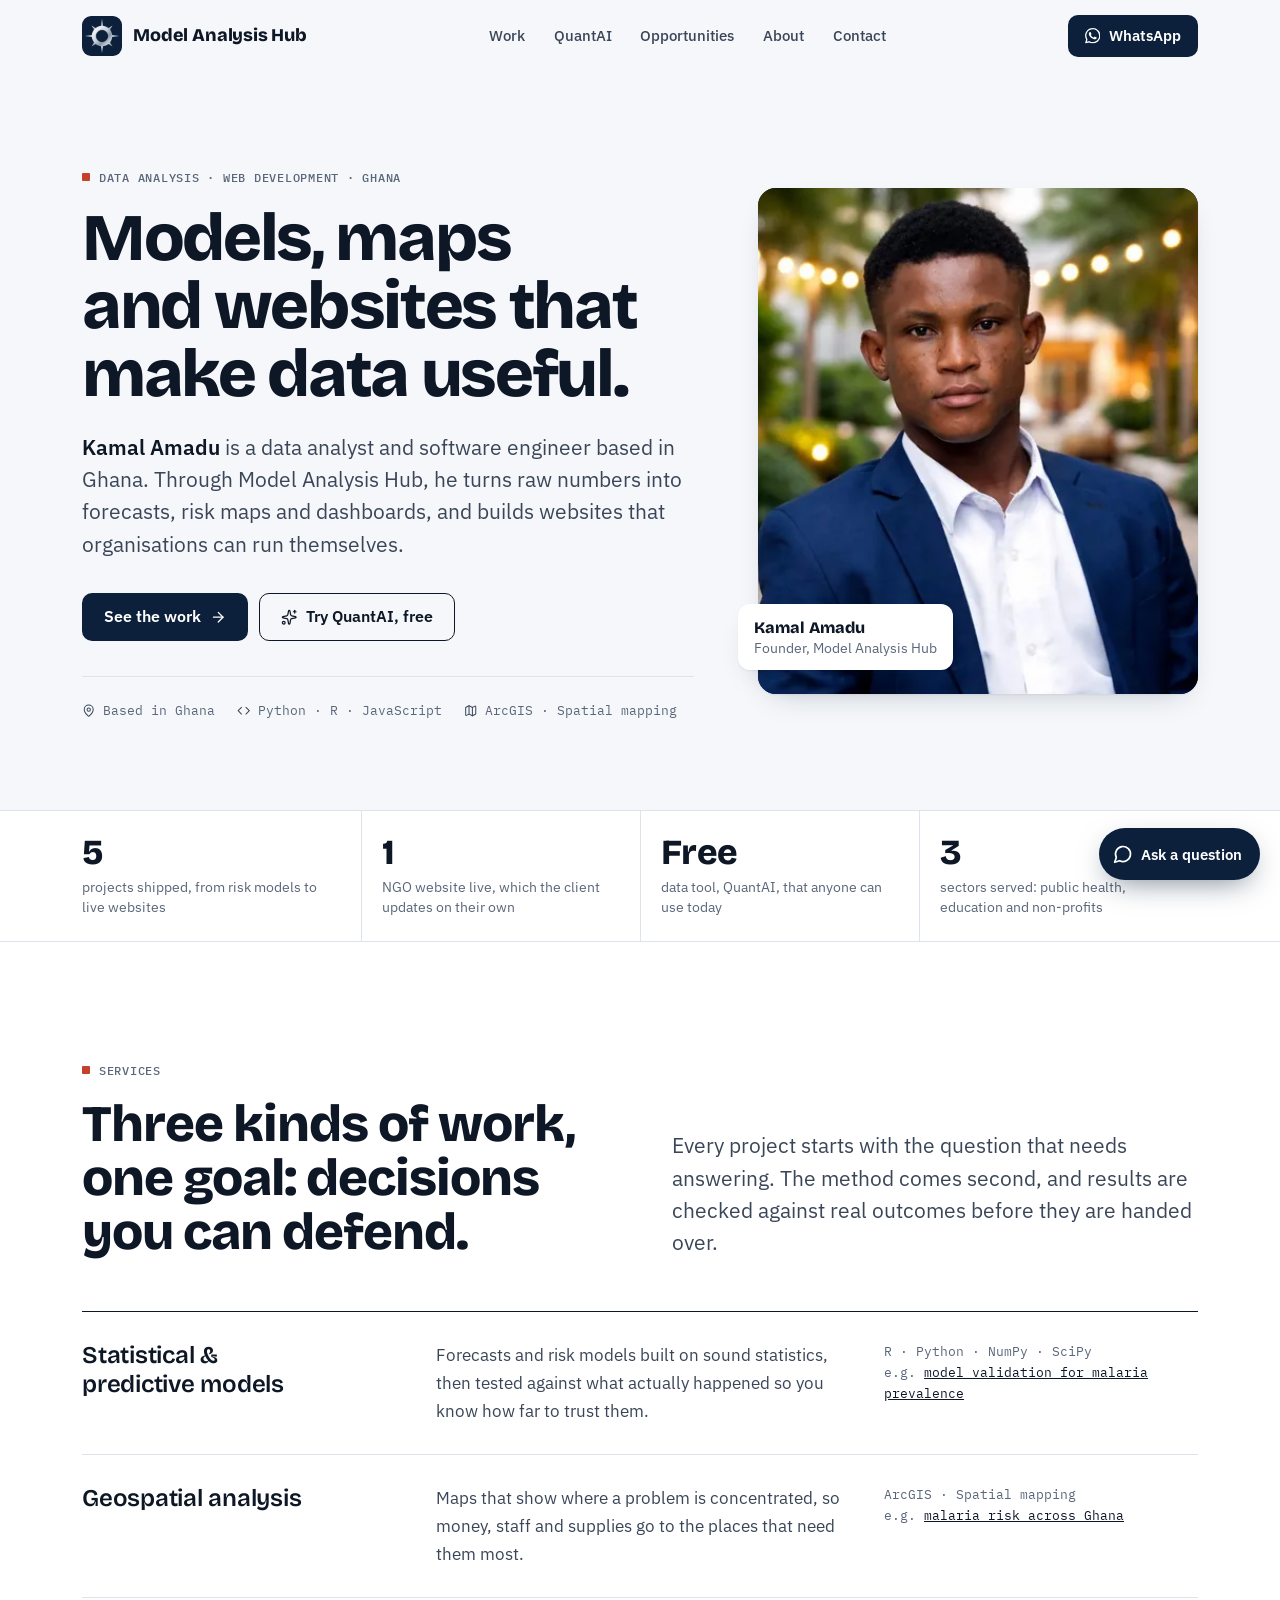
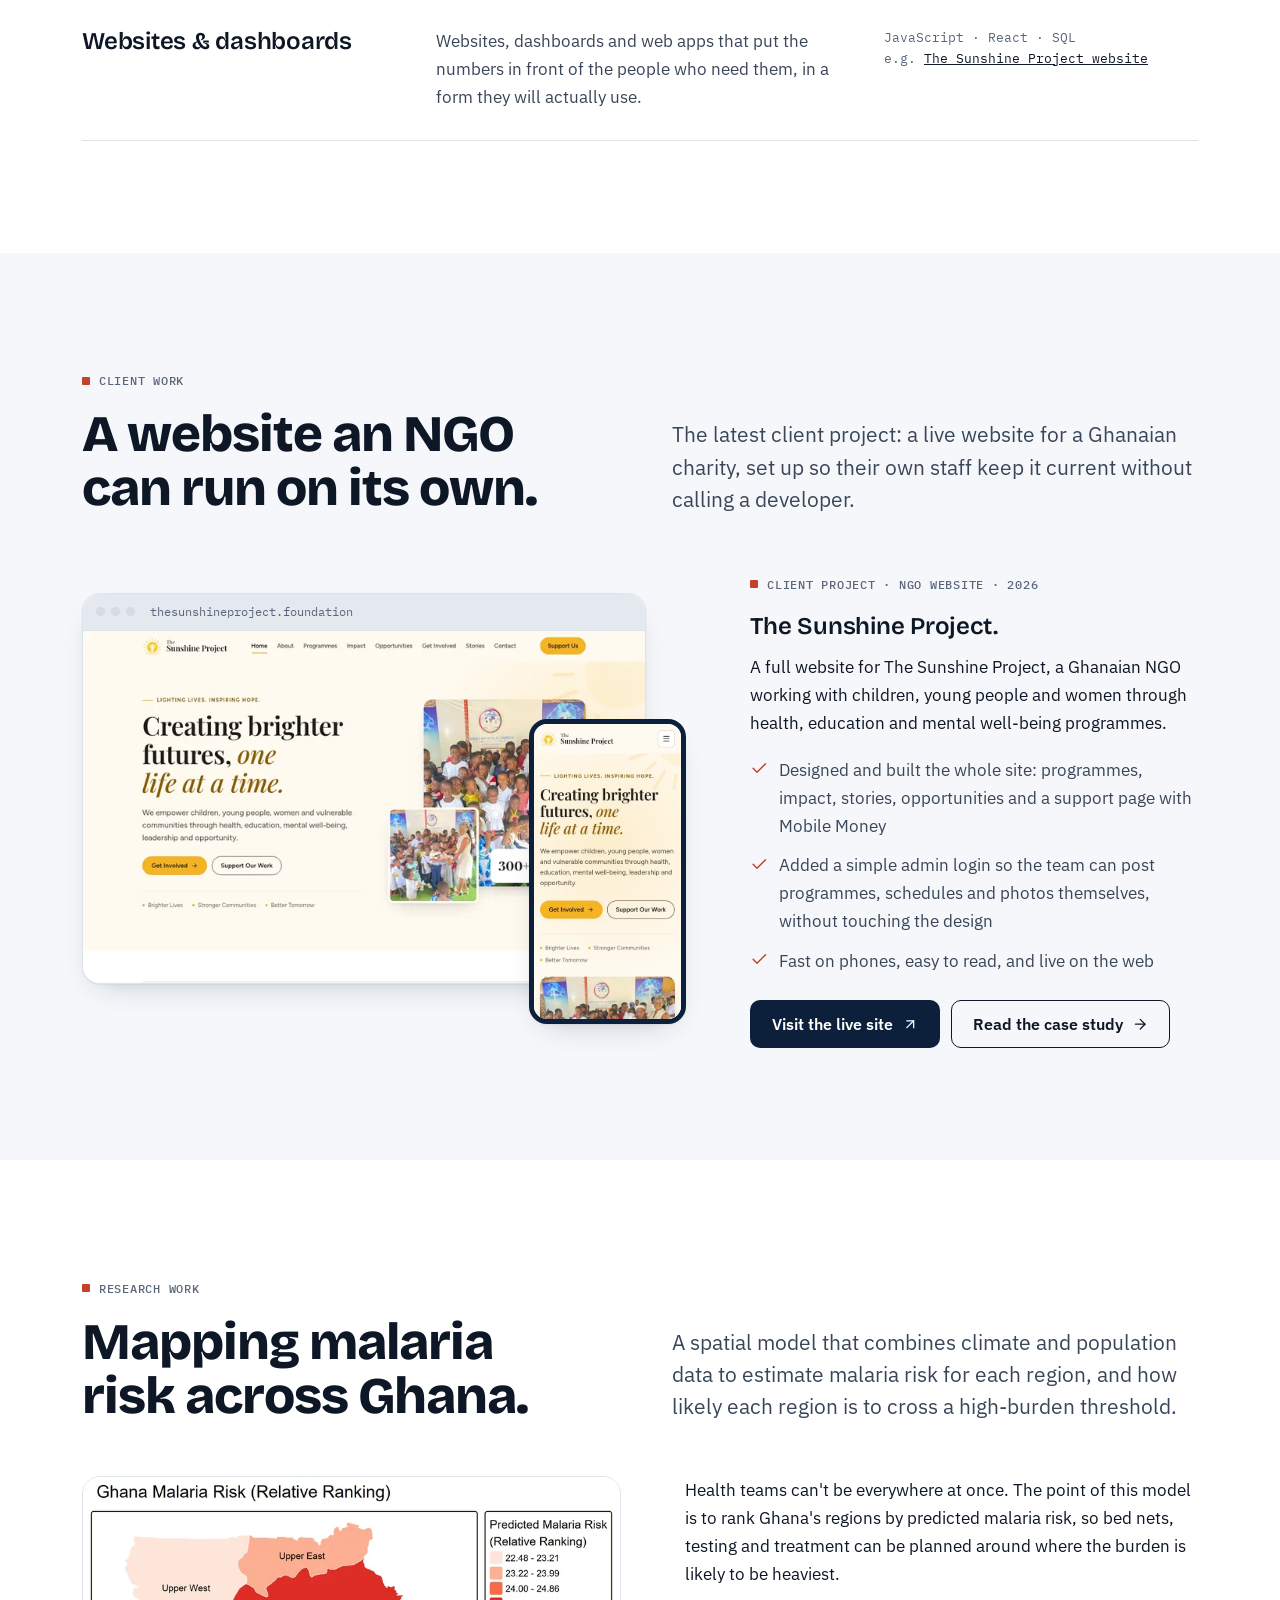
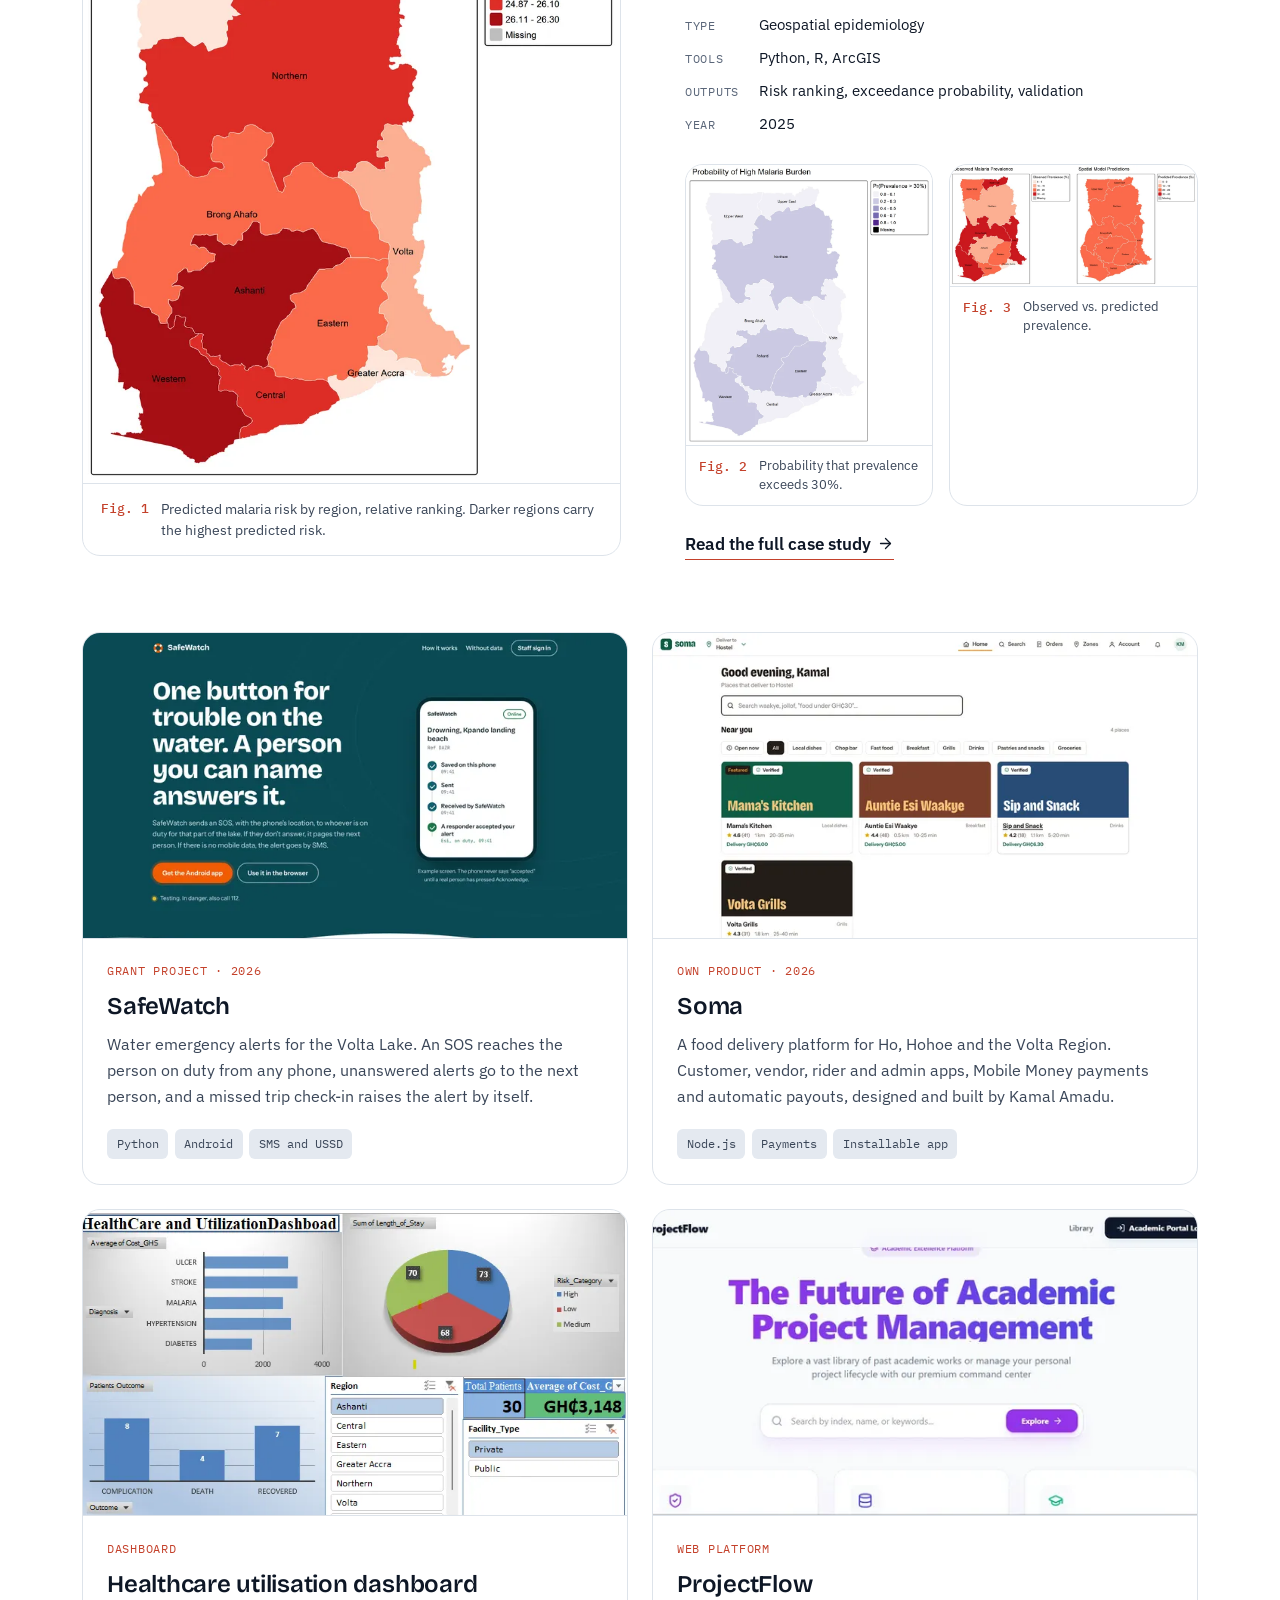
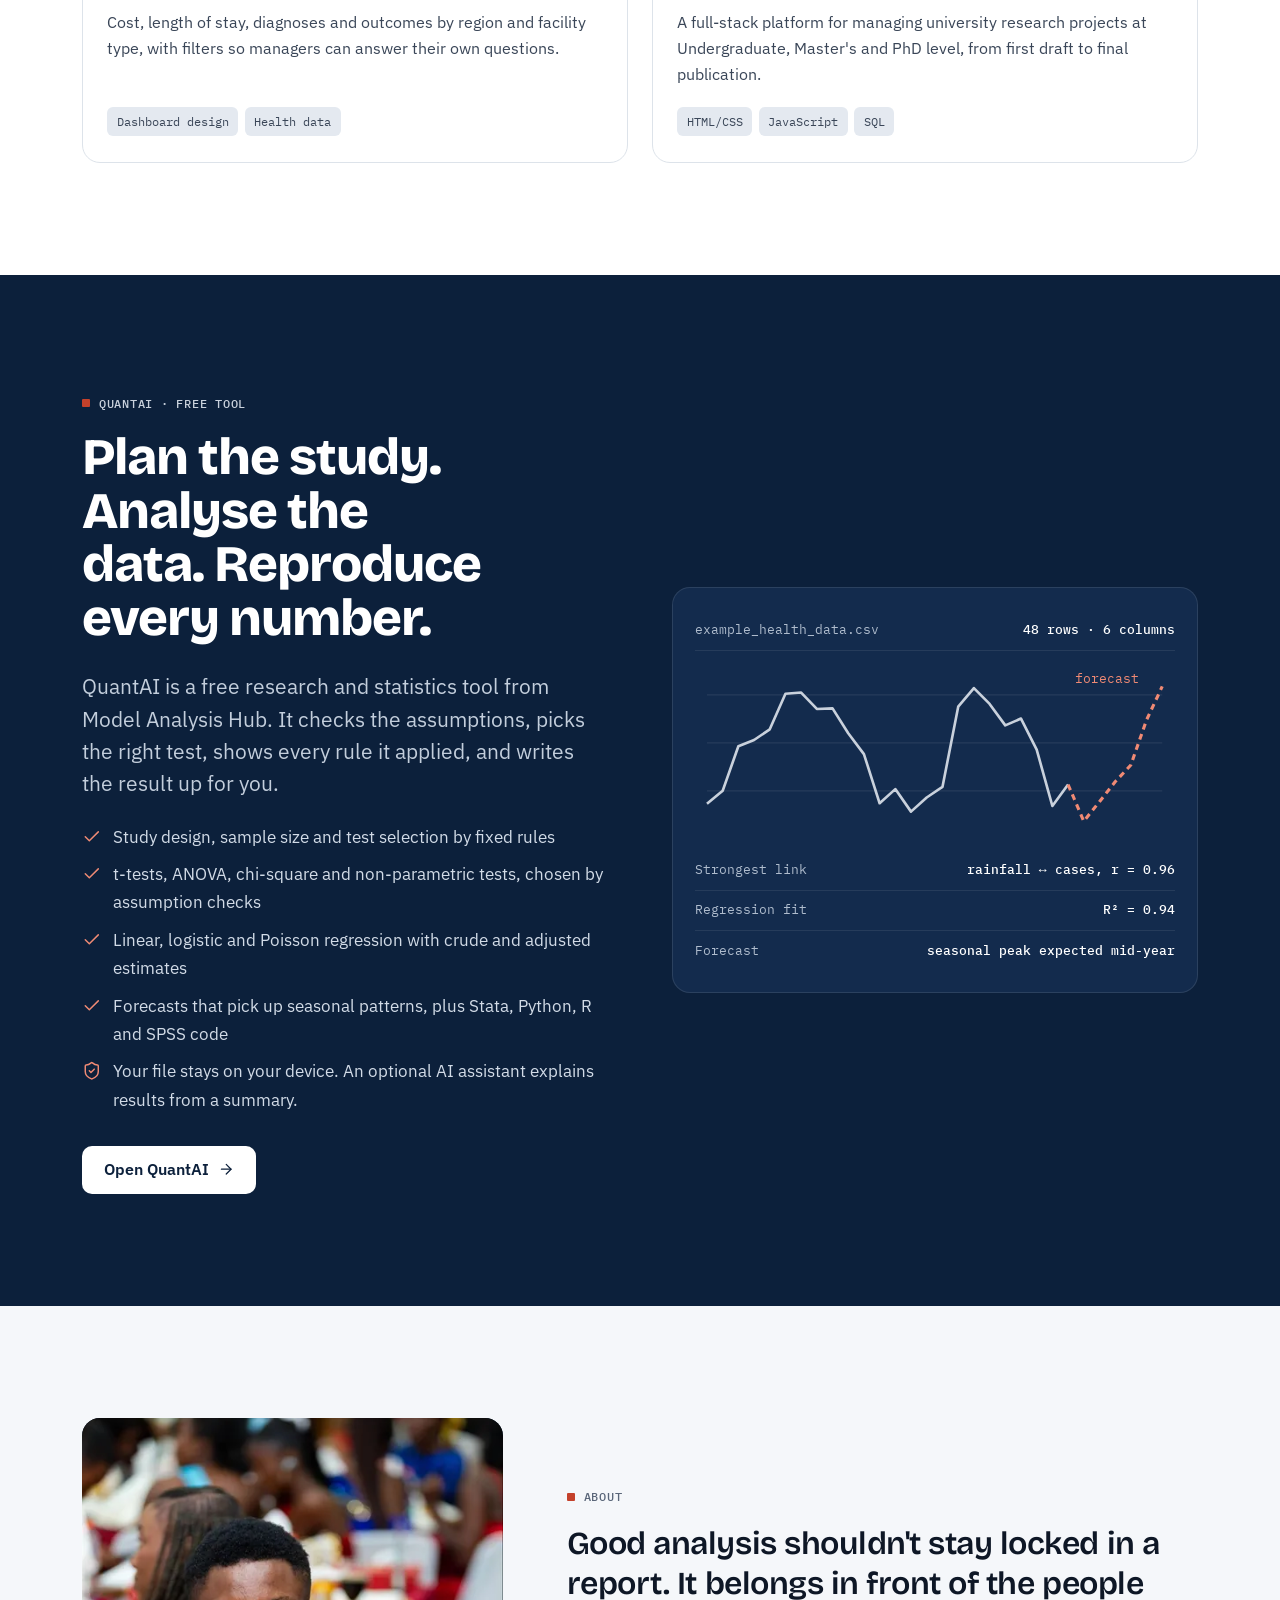
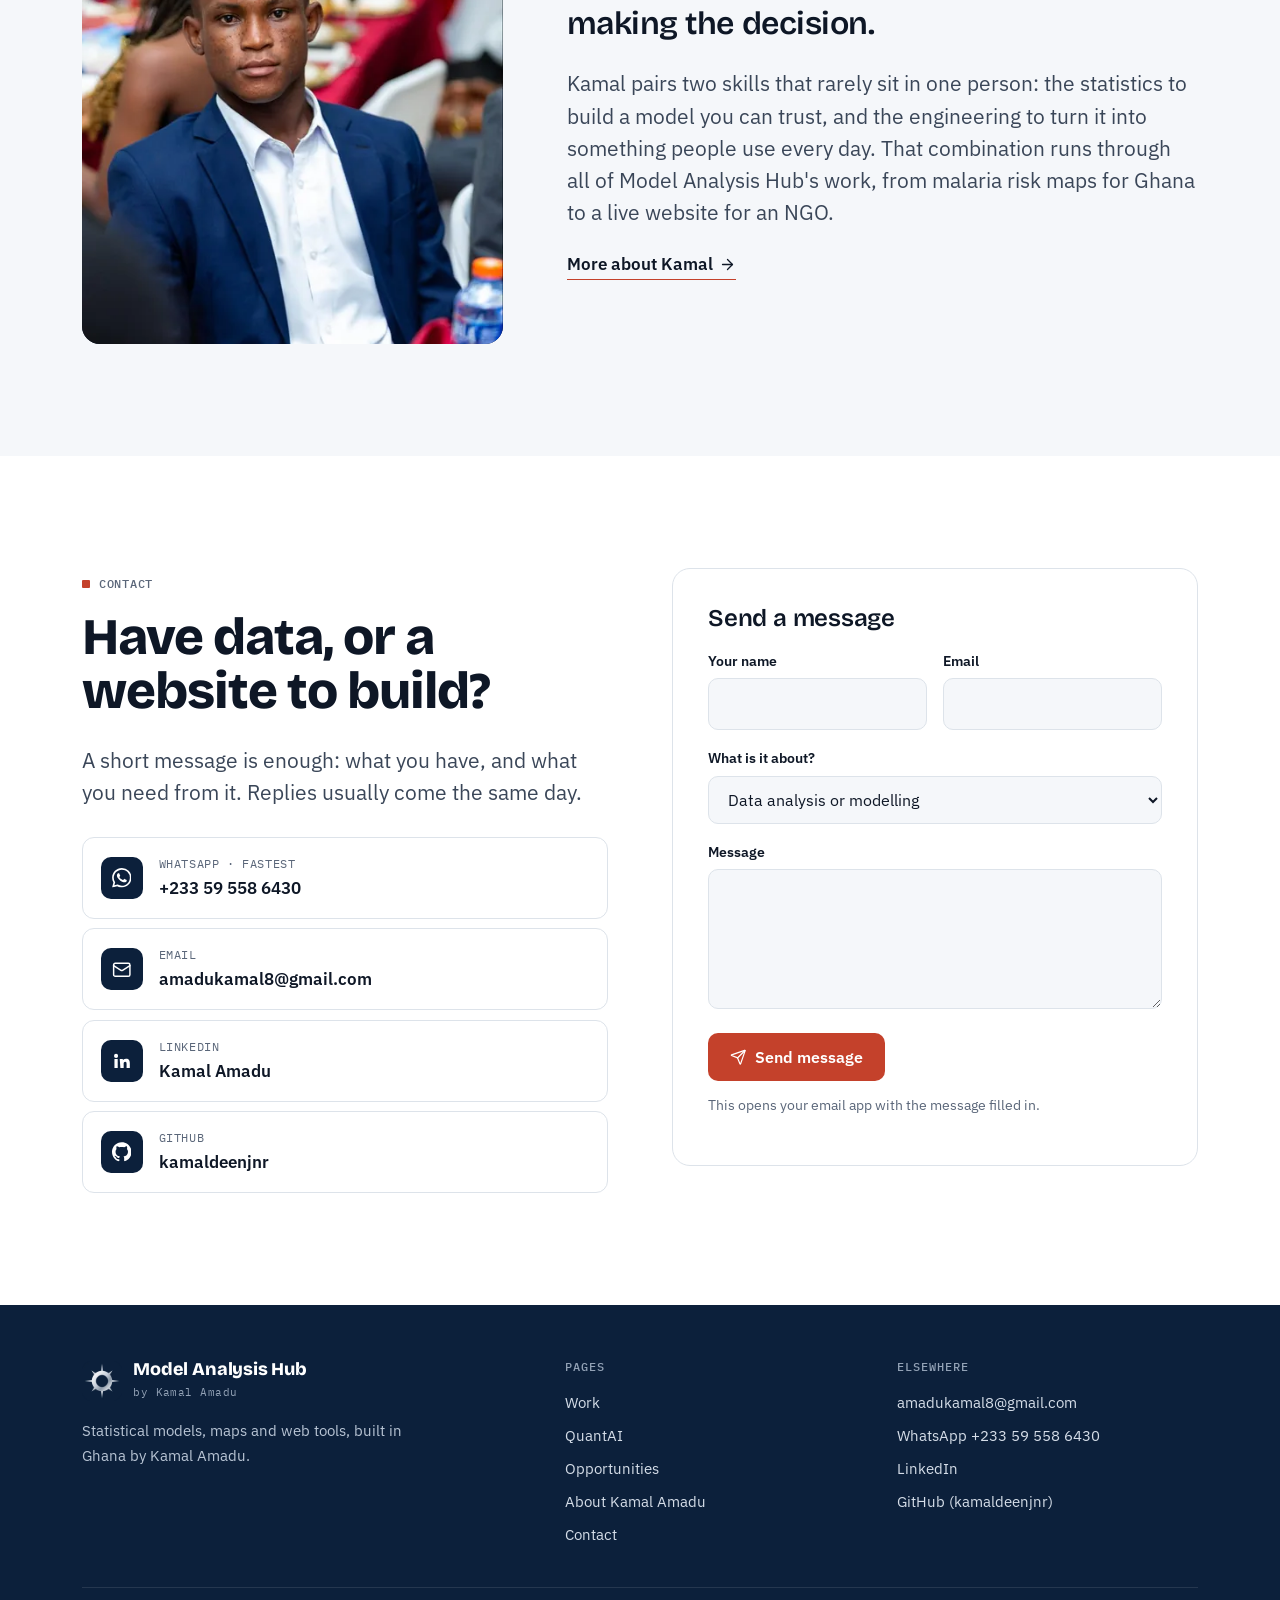
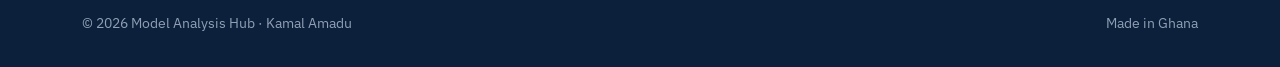
==== commit d1fd0cd9: "Use Kamal Amadu consistently" ====
--- a/index.html
+++ b/index.html
@@ -3,25 +3,25 @@
 <head>
 <meta charset="utf-8">
 <meta name="viewport" content="width=device-width, initial-scale=1">
-<title>Model Analysis Hub: Data Analysis, Maps and Websites in Ghana</title>
-<meta name="description" content="Amadu Kamal is a Ghanaian data analyst and software engineer. Through Model Analysis Hub he builds websites, statistical models, malaria risk maps and dashboards. Try QuantAI, his free data tool.">
-<meta name="author" content="Amadu Kamal">
+<title>Model Analysis Hub</title>
+<meta name="description" content="Kamal Amadu is a Ghanaian data analyst and software engineer. Through Model Analysis Hub he builds websites, statistical models, malaria risk maps and dashboards. Try QuantAI, his free data tool.">
+<meta name="author" content="Kamal Amadu">
 <meta name="google-site-verification" content="Pt5oXq1ZHAFa3sKu0Z5aOgnvR7AyB0WggZqfOcq45DY">
 <link rel="canonical" href="https://modelanalysishub.com/">
 <meta name="theme-color" content="#0C203B">
 <meta property="og:type" content="website">
 <meta property="og:site_name" content="Model Analysis Hub">
-<meta property="og:title" content="Model Analysis Hub: Data Analysis, Maps and Websites in Ghana">
-<meta property="og:description" content="Amadu Kamal is a Ghanaian data analyst and software engineer. Through Model Analysis Hub he builds websites, statistical models, malaria risk maps and dashboards. Try QuantAI, his free data tool.">
+<meta property="og:title" content="Model Analysis Hub">
+<meta property="og:description" content="Kamal Amadu is a Ghanaian data analyst and software engineer. Through Model Analysis Hub he builds websites, statistical models, malaria risk maps and dashboards. Try QuantAI, his free data tool.">
 <meta property="og:url" content="https://modelanalysishub.com/">
 <meta property="og:image" content="https://modelanalysishub.com/assets/img/og-amadu-kamal.jpg">
 <meta property="og:image:width" content="1200">
 <meta property="og:image:height" content="630">
-<meta property="og:image:alt" content="Amadu Kamal, founder of Model Analysis Hub">
+<meta property="og:image:alt" content="Kamal Amadu, founder of Model Analysis Hub">
 <meta property="og:locale" content="en_GB">
 <meta name="twitter:card" content="summary_large_image">
-<meta name="twitter:title" content="Model Analysis Hub: Data Analysis, Maps and Websites in Ghana">
-<meta name="twitter:description" content="Amadu Kamal is a Ghanaian data analyst and software engineer. Through Model Analysis Hub he builds websites, statistical models, malaria risk maps and dashboards. Try QuantAI, his free data tool.">
+<meta name="twitter:title" content="Model Analysis Hub">
+<meta name="twitter:description" content="Kamal Amadu is a Ghanaian data analyst and software engineer. Through Model Analysis Hub he builds websites, statistical models, malaria risk maps and dashboards. Try QuantAI, his free data tool.">
 <meta name="twitter:image" content="https://modelanalysishub.com/assets/img/og-amadu-kamal.jpg">
 <link rel="icon" href="/favicon.ico" sizes="48x48">
 <link rel="icon" href="/assets/img/icon.svg" type="image/svg+xml">
@@ -34,7 +34,7 @@
 <link rel="preload" href="assets/fonts/ibm-plex-sans-latin-400-normal.woff2" as="font" type="font/woff2" crossorigin>
 <link rel="preload" href="assets/fonts/ibm-plex-mono-latin-500-normal.woff2" as="font" type="font/woff2" crossorigin>
 <link rel="stylesheet" href="assets/css/site.css">
-<script type="application/ld+json">{"@context": "https://schema.org", "@graph": [{"@type": "WebSite", "@id": "https://modelanalysishub.com/#website", "url": "https://modelanalysishub.com/", "name": "Model Analysis Hub", "alternateName": "modelanalysishub.com", "publisher": {"@id": "https://modelanalysishub.com/#org"}, "inLanguage": "en"}, {"@type": "Organization", "@id": "https://modelanalysishub.com/#org", "name": "Model Analysis Hub", "url": "https://modelanalysishub.com/", "logo": "https://modelanalysishub.com/assets/img/favicon-512.png", "founder": {"@id": "https://modelanalysishub.com/#amadu-kamal"}, "email": "amadukamal8@gmail.com", "areaServed": "Worldwide", "address": {"@type": "PostalAddress", "addressCountry": "GH"}, "sameAs": ["https://github.com/kamaldeenjnr", "https://www.linkedin.com/in/amadu-kamal-65ab5326a"], "description": "Data analytics and software studio founded by Amadu Kamal: statistical and geospatial models, dashboards and web platforms."}, {"@type": "Person", "@id": "https://modelanalysishub.com/#amadu-kamal", "name": "Amadu Kamal", "alternateName": ["Amadu Kamal Jnr", "Kamal Amadu", "kamaldeenjnr"], "jobTitle": "Data Analyst and Software Engineer", "description": "Amadu Kamal is a Ghanaian data analyst and software engineer with a Bachelor of Public Health (Health Information) from the University of Health and Allied Sciences, and the founder of Model Analysis Hub. He builds statistical and geospatial models, dashboards and web platforms, and created QuantAI.", "image": "https://modelanalysishub.com/assets/img/amadu-kamal.jpg", "url": "https://modelanalysishub.com/founder", "email": "mailto:amadukamal8@gmail.com", "telephone": "+233595586430", "nationality": {"@type": "Country", "name": "Ghana"}, "homeLocation": {"@type": "Country", "name": "Ghana"}, "worksFor": {"@id": "https://modelanalysishub.com/#org"}, "alumniOf": {"@type": "CollegeOrUniversity", "name": "University of Health and Allied Sciences", "url": "https://www.uhas.edu.gh/"}, "knowsAbout": ["Public health", "Health information systems", "DHIS2", "Stata", "Website design", "Web development", "Data analysis", "Statistical modelling", "Predictive modelling", "Geospatial analysis", "Malaria risk mapping", "Python", "R", "ArcGIS", "JavaScript", "React", "SQL", "Dashboards", "Web development"], "sameAs": ["https://www.linkedin.com/in/amadu-kamal-65ab5326a", "https://github.com/kamaldeenjnr"]}, {"@type": "WebPage", "@id": "https://modelanalysishub.com/#webpage", "url": "https://modelanalysishub.com/", "name": "Model Analysis Hub", "isPartOf": {"@id": "https://modelanalysishub.com/#website"}, "about": {"@id": "https://modelanalysishub.com/#amadu-kamal"}, "primaryImageOfPage": "https://modelanalysishub.com/assets/img/amadu-kamal.jpg"}]}</script>
+<script type="application/ld+json">{"@context": "https://schema.org", "@graph": [{"@type": "WebSite", "@id": "https://modelanalysishub.com/#website", "url": "https://modelanalysishub.com/", "name": "Model Analysis Hub", "alternateName": "modelanalysishub.com", "publisher": {"@id": "https://modelanalysishub.com/#org"}, "inLanguage": "en"}, {"@type": "Organization", "@id": "https://modelanalysishub.com/#org", "name": "Model Analysis Hub", "url": "https://modelanalysishub.com/", "logo": "https://modelanalysishub.com/assets/img/favicon-512.png", "founder": {"@id": "https://modelanalysishub.com/#amadu-kamal"}, "email": "amadukamal8@gmail.com", "areaServed": "Worldwide", "address": {"@type": "PostalAddress", "addressCountry": "GH"}, "sameAs": ["https://github.com/kamaldeenjnr", "https://www.linkedin.com/in/amadu-kamal-65ab5326a"], "description": "Data analytics and software studio founded by Kamal Amadu: statistical and geospatial models, dashboards and web platforms."}, {"@type": "Person", "@id": "https://modelanalysishub.com/#amadu-kamal", "name": "Kamal Amadu", "alternateName": ["Amadu Kamal", "Amadu Kamal Jnr", "kamaldeenjnr"], "jobTitle": "Data Analyst and Software Engineer", "description": "Kamal Amadu is a Ghanaian data analyst and software engineer with a Bachelor of Public Health (Health Information) from the University of Health and Allied Sciences, and the founder of Model Analysis Hub. He builds statistical and geospatial models, dashboards and web platforms, and created QuantAI.", "image": "https://modelanalysishub.com/assets/img/amadu-kamal.jpg", "url": "https://modelanalysishub.com/founder", "email": "mailto:amadukamal8@gmail.com", "telephone": "+233595586430", "nationality": {"@type": "Country", "name": "Ghana"}, "homeLocation": {"@type": "Country", "name": "Ghana"}, "worksFor": {"@id": "https://modelanalysishub.com/#org"}, "alumniOf": {"@type": "CollegeOrUniversity", "name": "University of Health and Allied Sciences", "url": "https://www.uhas.edu.gh/"}, "memberOf": {"@type": "OrganizationRole", "roleName": "Head of Technology and Digital Innovation", "memberOf": {"@type": "NGO", "@id": "https://www.thesunshineproject.foundation/#org", "name": "The Sunshine Project", "url": "https://www.thesunshineproject.foundation/"}}, "knowsAbout": ["Public health", "Health information systems", "DHIS2", "Stata", "Website design", "Web development", "Data analysis", "Statistical modelling", "Predictive modelling", "Geospatial analysis", "Malaria risk mapping", "Python", "R", "ArcGIS", "JavaScript", "React", "SQL", "Dashboards", "Web development"], "sameAs": ["https://www.linkedin.com/in/amadu-kamal-65ab5326a", "https://github.com/kamaldeenjnr"]}, {"@type": "WebPage", "@id": "https://modelanalysishub.com/#webpage", "url": "https://modelanalysishub.com/", "name": "Model Analysis Hub", "isPartOf": {"@id": "https://modelanalysishub.com/#website"}, "about": {"@id": "https://modelanalysishub.com/#amadu-kamal"}, "primaryImageOfPage": "https://modelanalysishub.com/assets/img/amadu-kamal.jpg"}]}</script>
 </head>
 <body>
 <svg xmlns="http://www.w3.org/2000/svg" style="display:none" aria-hidden="true"><symbol id="i-arrow-right" viewBox="0 0 24 24"><path d="M5 12h14" /> <path d="m12 5 7 7-7 7" /></symbol><symbol id="i-arrow-up-right" viewBox="0 0 24 24"><path d="M7 7h10v10" /> <path d="M7 17 17 7" /></symbol><symbol id="i-b-github" viewBox="0 0 24 24"><path d="M12 .297c-6.63 0-12 5.373-12 12 0 5.303 3.438 9.8 8.205 11.385.6.113.82-.258.82-.577 0-.285-.01-1.04-.015-2.04-3.338.724-4.042-1.61-4.042-1.61C4.422 18.07 3.633 17.7 3.633 17.7c-1.087-.744.084-.729.084-.729 1.205.084 1.838 1.236 1.838 1.236 1.07 1.835 2.809 1.305 3.495.998.108-.776.417-1.305.76-1.605-2.665-.3-5.466-1.332-5.466-5.93 0-1.31.465-2.38 1.235-3.22-.135-.303-.54-1.523.105-3.176 0 0 1.005-.322 3.3 1.23.96-.267 1.98-.399 3-.405 1.02.006 2.04.138 3 .405 2.28-1.552 3.285-1.23 3.285-1.23.645 1.653.24 2.873.12 3.176.765.84 1.23 1.91 1.23 3.22 0 4.61-2.805 5.625-5.475 5.92.42.36.81 1.096.81 2.22 0 1.606-.015 2.896-.015 3.286 0 .315.21.69.825.57C20.565 22.092 24 17.592 24 12.297c0-6.627-5.373-12-12-12"/></symbol><symbol id="i-b-linkedin" viewBox="0 0 24 24"><path d="M4.98 3.5a2.5 2.5 0 1 1 0 5 2.5 2.5 0 0 1 0-5zM3 9.75h4v11H3zM9.5 9.75h3.8v1.6h.06c.53-.95 1.83-1.95 3.77-1.95 4.03 0 4.77 2.55 4.77 5.87v5.48h-4v-4.86c0-1.16-.02-2.65-1.66-2.65-1.66 0-1.92 1.26-1.92 2.57v4.94h-4z"/></symbol><symbol id="i-b-whatsapp" viewBox="0 0 24 24"><path d="M17.472 14.382c-.297-.149-1.758-.867-2.03-.967-.273-.099-.471-.148-.67.15-.197.297-.767.966-.94 1.164-.173.199-.347.223-.644.075-.297-.15-1.255-.463-2.39-1.475-.883-.788-1.48-1.761-1.653-2.059-.173-.297-.018-.458.13-.606.134-.133.298-.347.446-.52.149-.174.198-.298.298-.497.099-.198.05-.371-.025-.52-.075-.149-.669-1.612-.916-2.207-.242-.579-.487-.5-.669-.51-.173-.008-.371-.01-.57-.01-.198 0-.52.074-.792.372-.272.297-1.04 1.016-1.04 2.479 0 1.462 1.065 2.875 1.213 3.074.149.198 2.096 3.2 5.077 4.487.709.306 1.262.489 1.694.625.712.227 1.36.195 1.871.118.571-.085 1.758-.719 2.006-1.413.248-.694.248-1.289.173-1.413-.074-.124-.272-.198-.57-.347m-5.421 7.403h-.004a9.87 9.87 0 01-5.031-1.378l-.361-.214-3.741.982.998-3.648-.235-.374a9.86 9.86 0 01-1.51-5.26c.001-5.45 4.436-9.884 9.888-9.884 2.64 0 5.122 1.03 6.988 2.898a9.825 9.825 0 012.893 6.994c-.003 5.45-4.437 9.884-9.885 9.884m8.413-18.297A11.815 11.815 0 0012.05 0C5.495 0 .16 5.335.157 11.892c0 2.096.547 4.142 1.588 5.945L.057 24l6.305-1.654a11.882 11.882 0 005.683 1.448h.005c6.554 0 11.89-5.335 11.893-11.893a11.821 11.821 0 00-3.48-8.413Z"/></symbol><symbol id="i-calendar" viewBox="0 0 24 24"><path d="M8 2v3" /> <path d="M16 2v3" /> <rect x="3" y="3" width="18" height="18" rx="2" /> <path d="M3 9h18" /></symbol><symbol id="i-chart-line" viewBox="0 0 24 24"><path d="M3 3v16a2 2 0 0 0 2 2h16" /> <path d="m19 9-5 5-4-4-3 3" /></symbol><symbol id="i-chart-scatter" viewBox="0 0 24 24"><circle cx="7.5" cy="7.5" r=".5" fill="currentColor" /> <circle cx="18.5" cy="5.5" r=".5" fill="currentColor" /> <circle cx="11.5" cy="11.5" r=".5" fill="currentColor" /> <circle cx="7.5" cy="16.5" r=".5" fill="currentColor" /> <circle cx="17.5" cy="14.5" r=".5" fill="currentColor" /> <path d="M3 3v16a2 2 0 0 0 2 2h16" /></symbol><symbol id="i-check" viewBox="0 0 24 24"><path d="M20 6 9 17l-5-5" /></symbol><symbol id="i-chevron-down" viewBox="0 0 24 24"><path d="m6 9 6 6 6-6" /></symbol><symbol id="i-code" viewBox="0 0 24 24"><path d="m16 18 6-6-6-6" /> <path d="m8 6-6 6 6 6" /></symbol><symbol id="i-copy" viewBox="0 0 24 24"><rect width="14" height="14" x="8" y="8" rx="2" ry="2" /> <path d="M4 16c-1.1 0-2-.9-2-2V4c0-1.1.9-2 2-2h10c1.1 0 2 .9 2 2" /></symbol><symbol id="i-database" viewBox="0 0 24 24"><ellipse cx="12" cy="5" rx="9" ry="3" /> <path d="M3 5V19A9 3 0 0 0 21 19V5" /> <path d="M3 12A9 3 0 0 0 21 12" /></symbol><symbol id="i-download" viewBox="0 0 24 24"><path d="M12 15V3" /> <path d="M21 15v4a2 2 0 0 1-2 2H5a2 2 0 0 1-2-2v-4" /> <path d="m7 10 5 5 5-5" /></symbol><symbol id="i-file-spreadsheet" viewBox="0 0 24 24"><path d="M6 22a2 2 0 0 1-2-2V4a2 2 0 0 1 2-2h8a2.4 2.4 0 0 1 1.704.706l3.588 3.588A2.4 2.4 0 0 1 20 8v12a2 2 0 0 1-2 2z" /> <path d="M14 2v5a1 1 0 0 0 1 1h5" /> <path d="M8 13h2" /> <path d="M14 13h2" /> <path d="M8 17h2" /> <path d="M14 17h2" /></symbol><symbol id="i-flask-conical" viewBox="0 0 24 24"><path d="M14 2v6a2 2 0 0 0 .245.96l5.51 10.08A2 2 0 0 1 18 22H6a2 2 0 0 1-1.755-2.96l5.51-10.08A2 2 0 0 0 10 8V2" /> <path d="M6.453 15h11.094" /> <path d="M8.5 2h7" /></symbol><symbol id="i-globe" viewBox="0 0 24 24"><circle cx="12" cy="12" r="10" /> <path d="M12 2a14.5 14.5 0 0 0 0 20 14.5 14.5 0 0 0 0-20" /> <path d="M2 12h20" /></symbol><symbol id="i-grid-3x3" viewBox="0 0 24 24"><rect width="18" height="18" x="3" y="3" rx="2" /> <path d="M3 9h18" /> <path d="M3 15h18" /> <path d="M9 3v18" /> <path d="M15 3v18" /></symbol><symbol id="i-info" viewBox="0 0 24 24"><circle cx="12" cy="12" r="10" /> <path d="M12 16v-4" /> <path d="M12 8h.01" /></symbol><symbol id="i-layers" viewBox="0 0 24 24"><path d="M12.83 2.18a2 2 0 0 0-1.66 0L2.6 6.08a1 1 0 0 0 0 1.83l8.58 3.91a2 2 0 0 0 1.66 0l8.58-3.9a1 1 0 0 0 0-1.83z" /> <path d="M2 12a1 1 0 0 0 .58.91l8.6 3.91a2 2 0 0 0 1.65 0l8.58-3.9A1 1 0 0 0 22 12" /> <path d="M2 17a1 1 0 0 0 .58.91l8.6 3.91a2 2 0 0 0 1.65 0l8.58-3.9A1 1 0 0 0 22 17" /></symbol><symbol id="i-lightbulb" viewBox="0 0 24 24"><path d="M15 14c.2-1 .7-1.7 1.5-2.5 1-.9 1.5-2.2 1.5-3.5A6 6 0 0 0 6 8c0 1 .2 2.2 1.5 3.5.7.7 1.3 1.5 1.5 2.5" /> <path d="M9 18h6" /> <path d="M10 22h4" /></symbol><symbol id="i-mail" viewBox="0 0 24 24"><path d="m22 7-8.991 5.727a2 2 0 0 1-2.009 0L2 7" /> <rect x="2" y="4" width="20" height="16" rx="2" /></symbol><symbol id="i-map" viewBox="0 0 24 24"><path d="M14.106 5.553a2 2 0 0 0 1.788 0l3.659-1.83A1 1 0 0 1 21 4.619v12.764a1 1 0 0 1-.553.894l-4.553 2.277a2 2 0 0 1-1.788 0l-4.212-2.106a2 2 0 0 0-1.788 0l-3.659 1.83A1 1 0 0 1 3 19.381V6.618a1 1 0 0 1 .553-.894l4.553-2.277a2 2 0 0 1 1.788 0z" /> <path d="M15 5.764v15" /> <path d="M9 3.236v15" /></symbol><symbol id="i-map-pin" viewBox="0 0 24 24"><path d="M20 10c0 4.993-5.539 10.193-7.399 11.799a1 1 0 0 1-1.202 0C9.539 20.193 4 14.993 4 10a8 8 0 0 1 16 0" /> <circle cx="12" cy="10" r="3" /></symbol><symbol id="i-menu" viewBox="0 0 24 24"><path d="M4 5h16" /> <path d="M4 12h16" /> <path d="M4 19h16" /></symbol><symbol id="i-message-circle" viewBox="0 0 24 24"><path d="M2.992 16.342a2 2 0 0 1 .094 1.167l-1.065 3.29a1 1 0 0 0 1.236 1.168l3.413-.998a2 2 0 0 1 1.099.092 10 10 0 1 0-4.777-4.719" /></symbol><symbol id="i-printer" viewBox="0 0 24 24"><path d="M6 18H4a2 2 0 0 1-2-2v-5a2 2 0 0 1 2-2h16a2 2 0 0 1 2 2v5a2 2 0 0 1-2 2h-2" /> <path d="M6 9V3a1 1 0 0 1 1-1h10a1 1 0 0 1 1 1v6" /> <rect x="6" y="14" width="12" height="8" rx="1" /></symbol><symbol id="i-refresh-cw" viewBox="0 0 24 24"><path d="M3 12a9 9 0 0 1 9-9 9.75 9.75 0 0 1 6.74 2.74L21 8" /> <path d="M21 3v5h-5" /> <path d="M21 12a9 9 0 0 1-9 9 9.75 9.75 0 0 1-6.74-2.74L3 16" /> <path d="M8 16H3v5" /></symbol><symbol id="i-send" viewBox="0 0 24 24"><path d="M14.536 21.686a.5.5 0 0 0 .937-.024l6.5-19a.496.496 0 0 0-.635-.635l-19 6.5a.5.5 0 0 0-.024.937l7.93 3.18a2 2 0 0 1 1.112 1.11z" /> <path d="m21.854 2.147-10.94 10.939" /></symbol><symbol id="i-shield-check" viewBox="0 0 24 24"><path d="M20 13c0 5-3.5 7.5-7.66 8.95a1 1 0 0 1-.67-.01C7.5 20.5 4 18 4 13V6a1 1 0 0 1 1-1c2 0 4.5-1.2 6.24-2.72a1.17 1.17 0 0 1 1.52 0C14.51 3.81 17 5 19 5a1 1 0 0 1 1 1z" /> <path d="m9 12 2 2 4-4" /></symbol><symbol id="i-sigma" viewBox="0 0 24 24"><path d="M18 7V5a1 1 0 0 0-1-1H6.5a.5.5 0 0 0-.4.8l4.5 6a2 2 0 0 1 0 2.4l-4.5 6a.5.5 0 0 0 .4.8H17a1 1 0 0 0 1-1v-2" /></symbol><symbol id="i-sparkles" viewBox="0 0 24 24"><path d="M11.017 2.814a1 1 0 0 1 1.966 0l1.051 5.558a2 2 0 0 0 1.594 1.594l5.558 1.051a1 1 0 0 1 0 1.966l-5.558 1.051a2 2 0 0 0-1.594 1.594l-1.051 5.558a1 1 0 0 1-1.966 0l-1.051-5.558a2 2 0 0 0-1.594-1.594l-5.558-1.051a1 1 0 0 1 0-1.966l5.558-1.051a2 2 0 0 0 1.594-1.594z" /> <path d="M20 2v4" /> <path d="M22 4h-4" /> <circle cx="4" cy="20" r="2" /></symbol><symbol id="i-table" viewBox="0 0 24 24"><path d="M12 3v18" /> <rect width="18" height="18" x="3" y="3" rx="2" /> <path d="M3 9h18" /> <path d="M3 15h18" /></symbol><symbol id="i-trending-up" viewBox="0 0 24 24"><path d="M16 7h6v6" /> <path d="m22 7-8.5 8.5-5-5L2 17" /></symbol><symbol id="i-triangle-alert" viewBox="0 0 24 24"><path d="m21.73 18-8-14a2 2 0 0 0-3.48 0l-8 14A2 2 0 0 0 4 21h16a2 2 0 0 0 1.73-3" /> <path d="M12 9v4" /> <path d="M12 17h.01" /></symbol><symbol id="i-upload" viewBox="0 0 24 24"><path d="M12 3v12" /> <path d="m17 8-5-5-5 5" /> <path d="M21 15v4a2 2 0 0 1-2 2H5a2 2 0 0 1-2-2v-4" /></symbol><symbol id="i-user-round" viewBox="0 0 24 24"><circle cx="12" cy="8" r="5" /> <path d="M20 21a8 8 0 0 0-16 0" /></symbol><symbol id="i-x" viewBox="0 0 24 24"><path d="M18 6 6 18" /> <path d="m6 6 12 12" /></symbol></svg>
@@ -59,7 +59,7 @@
     <div>
       <p class="label">Data analysis · Web development · Ghana</p>
       <h1 class="statement">Models, maps and websites that make data useful.</h1>
-      <p class="lead"><b>Amadu Kamal</b> is a data analyst and software engineer based in Ghana. Through Model Analysis Hub, he turns raw numbers into forecasts, risk maps and dashboards, and builds websites that organisations can run themselves.</p>
+      <p class="lead"><b>Kamal Amadu</b> is a data analyst and software engineer based in Ghana. Through Model Analysis Hub, he turns raw numbers into forecasts, risk maps and dashboards, and builds websites that organisations can run themselves.</p>
       <div class="btn-row">
         <a class="btn btn-navy" href="/projects">See the work <svg class="icon go" aria-hidden="true"><use href="#i-arrow-right"/></svg></a>
         <a class="btn btn-line" href="/ai"><svg class="icon" aria-hidden="true"><use href="#i-sparkles"/></svg>Try QuantAI, free</a>
@@ -67,8 +67,8 @@
       <div class="facts"><span><svg class="icon" aria-hidden="true"><use href="#i-map-pin"/></svg>Based in Ghana</span><span><svg class="icon" aria-hidden="true"><use href="#i-code"/></svg>Python · R · JavaScript</span><span><svg class="icon" aria-hidden="true"><use href="#i-map"/></svg>ArcGIS · Spatial mapping</span></div>
     </div>
     <div class="hero-photo">
-      <figure><picture><source type="image/webp" srcset="assets/img/amadu-kamal-480.webp 480w, assets/img/amadu-kamal.webp 900w" sizes="(max-width: 900px) 90vw, 420px"><img src="assets/img/amadu-kamal.jpg" alt="Amadu Kamal, data analyst and founder of Model Analysis Hub" width="900" height="900" fetchpriority="high" decoding="async"></picture></figure>
-      <p class="tag"><b>Amadu Kamal</b><span>Founder, Model Analysis Hub</span></p>
+      <figure><picture><source type="image/webp" srcset="assets/img/amadu-kamal-480.webp 480w, assets/img/amadu-kamal.webp 900w" sizes="(max-width: 900px) 90vw, 420px"><img src="assets/img/amadu-kamal.jpg" alt="Kamal Amadu, data analyst and founder of Model Analysis Hub" width="900" height="900" fetchpriority="high" decoding="async"></picture></figure>
+      <p class="tag"><b>Kamal Amadu</b><span>Founder, Model Analysis Hub</span></p>
     </div>
   </div>
 </section>
@@ -148,7 +148,7 @@
     </div>
     <div class="cards" style="margin-top:clamp(3rem,6vw,4.5rem)">
       <a class="card rv" href="/projects#safewatch"><div class="shot"><picture><source type="image/webp" srcset="assets/img/safewatch-home-720.webp 720w, assets/img/safewatch-home.webp 1440w" sizes="(max-width: 760px) 100vw, 560px"><img src="assets/img/safewatch-home.jpg" alt="SafeWatch, water emergency alerts for the Volta Lake: front page with an SOS alert being accepted by a responder" width="1440" height="900" loading="lazy" decoding="async"></picture></div><div class="body"><span class="kind">Grant project · 2026</span><h3>SafeWatch</h3><p>Water emergency alerts for the Volta Lake. An SOS reaches the person on duty from any phone, unanswered alerts go to the next person, and a missed trip check-in raises the alert by itself.</p><ul class="tags"><li>Python</li><li>Android</li><li>SMS and USSD</li></ul></div></a>
-      <a class="card rv" href="/projects#soma"><div class="shot"><picture><source type="image/webp" srcset="assets/img/soma-home-720.webp 720w, assets/img/soma-home.webp 1440w" sizes="(max-width: 760px) 100vw, 560px"><img src="assets/img/soma-home.jpg" alt="Soma, a food delivery platform for Ho, Hohoe and the Volta Region: search and local vendor cards" width="1440" height="900" loading="lazy" decoding="async"></picture></div><div class="body"><span class="kind">Own product · 2026</span><h3>Soma</h3><p>A food delivery platform for Ho, Hohoe and the Volta Region. Customer, vendor, rider and admin apps, Mobile Money payments and automatic payouts, designed and built by Amadu Kamal.</p><ul class="tags"><li>Node.js</li><li>Payments</li><li>Installable app</li></ul></div></a>
+      <a class="card rv" href="/projects#soma"><div class="shot"><picture><source type="image/webp" srcset="assets/img/soma-home-720.webp 720w, assets/img/soma-home.webp 1440w" sizes="(max-width: 760px) 100vw, 560px"><img src="assets/img/soma-home.jpg" alt="Soma, a food delivery platform for Ho, Hohoe and the Volta Region: search and local vendor cards" width="1440" height="900" loading="lazy" decoding="async"></picture></div><div class="body"><span class="kind">Own product · 2026</span><h3>Soma</h3><p>A food delivery platform for Ho, Hohoe and the Volta Region. Customer, vendor, rider and admin apps, Mobile Money payments and automatic payouts, designed and built by Kamal Amadu.</p><ul class="tags"><li>Node.js</li><li>Payments</li><li>Installable app</li></ul></div></a>
       <a class="card rv" href="/projects#healthcare-dashboard"><div class="shot"><picture><source type="image/webp" srcset="assets/img/healthcare-utilization-dashboard.webp" sizes="(max-width: 760px) 100vw, 560px"><img src="assets/img/healthcare-utilization-dashboard.jpg" alt="Healthcare utilisation dashboard with charts of cost by diagnosis, risk categories and patient outcomes" width="738" height="429" loading="lazy" decoding="async"></picture></div><div class="body"><span class="kind">Dashboard</span><h3>Healthcare utilisation dashboard</h3><p>Cost, length of stay, diagnoses and outcomes by region and facility type, with filters so managers can answer their own questions.</p><ul class="tags"><li>Dashboard design</li><li>Health data</li></ul></div></a>
       <a class="card rv" href="/projects#projectflow"><div class="shot"><picture><source type="image/webp" srcset="assets/img/projectflow-platform-700.webp 700w, assets/img/projectflow-platform.webp 1348w" sizes="(max-width: 760px) 100vw, 560px"><img src="assets/img/projectflow-platform.jpg" alt="ProjectFlow homepage: The Future of Academic Project Management" width="1348" height="632" loading="lazy" decoding="async"></picture></div><div class="body"><span class="kind">Web platform</span><h3>ProjectFlow</h3><p>A full-stack platform for managing university research projects at Undergraduate, Master's and PhD level, from first draft to final publication.</p><ul class="tags"><li>HTML/CSS</li><li>JavaScript</li><li>SQL</li></ul></div></a>
     </div>
@@ -182,12 +182,12 @@
 
 <section class="section">
   <div class="wrap about">
-    <figure class="rv"><picture><source type="image/webp" srcset="assets/img/amadu-kamal-portrait-480.webp 480w, assets/img/amadu-kamal-portrait.webp 900w" sizes="(max-width: 820px) 360px, 420px"><img src="assets/img/amadu-kamal-portrait.jpg" alt="Amadu Kamal in a navy suit at an evening event" width="900" height="1222" loading="lazy" decoding="async"></picture></figure>
+    <figure class="rv"><picture><source type="image/webp" srcset="assets/img/amadu-kamal-portrait-480.webp 480w, assets/img/amadu-kamal-portrait.webp 900w" sizes="(max-width: 820px) 360px, 420px"><img src="assets/img/amadu-kamal-portrait.jpg" alt="Kamal Amadu in a navy suit at an evening event" width="900" height="1222" loading="lazy" decoding="async"></picture></figure>
     <div class="rv">
       <p class="label">About</p>
       <blockquote>Good analysis shouldn't stay locked in a report. It belongs in front of the people making the decision.</blockquote>
-      <p class="lead">Amadu pairs two skills that rarely sit in one person: the statistics to build a model you can trust, and the engineering to turn it into something people use every day. That combination runs through all of Model Analysis Hub's work, from malaria risk maps for Ghana to a live website for an NGO.</p>
-      <p><a class="link" href="/founder">More about Amadu <svg class="icon" aria-hidden="true"><use href="#i-arrow-right"/></svg></a></p>
+      <p class="lead">Kamal pairs two skills that rarely sit in one person: the statistics to build a model you can trust, and the engineering to turn it into something people use every day. That combination runs through all of Model Analysis Hub's work, from malaria risk maps for Ghana to a live website for an NGO.</p>
+      <p><a class="link" href="/founder">More about Kamal <svg class="icon" aria-hidden="true"><use href="#i-arrow-right"/></svg></a></p>
     </div>
   </div>
 </section>
@@ -201,7 +201,7 @@
       <ul class="channels">
         <li><a href="https://wa.me/233595586430" target="_blank" rel="noopener"><span class="ic"><svg class="icon solid" aria-hidden="true"><use href="#i-b-whatsapp"/></svg></span><span><small>WhatsApp · fastest</small><strong>+233 59 558 6430</strong></span></a></li>
         <li><a href="mailto:amadukamal8@gmail.com"><span class="ic"><svg class="icon" aria-hidden="true"><use href="#i-mail"/></svg></span><span><small>Email</small><strong>amadukamal8@gmail.com</strong></span></a></li>
-        <li><a href="https://www.linkedin.com/in/amadu-kamal-65ab5326a" target="_blank" rel="noopener me"><span class="ic"><svg class="icon solid" aria-hidden="true"><use href="#i-b-linkedin"/></svg></span><span><small>LinkedIn</small><strong>Amadu Kamal</strong></span></a></li>
+        <li><a href="https://www.linkedin.com/in/amadu-kamal-65ab5326a" target="_blank" rel="noopener me"><span class="ic"><svg class="icon solid" aria-hidden="true"><use href="#i-b-linkedin"/></svg></span><span><small>LinkedIn</small><strong>Kamal Amadu</strong></span></a></li>
         <li><a href="https://github.com/kamaldeenjnr" target="_blank" rel="noopener me"><span class="ic"><svg class="icon solid" aria-hidden="true"><use href="#i-b-github"/></svg></span><span><small>GitHub</small><strong>kamaldeenjnr</strong></span></a></li>
       </ul>
     </div>
@@ -226,19 +226,19 @@
   <div class="wrap">
     <div class="foot-grid">
       <div>
-        <a class="brand" href="/"><img src="assets/img/logo-mark.webp" alt="" width="40" height="40" loading="lazy"><span><b>Model Analysis Hub</b><small>by Amadu Kamal</small></span></a>
-        <p style="margin-top:1rem;max-width:36ch">Statistical models, maps and web tools, built in Ghana by Amadu Kamal.</p>
+        <a class="brand" href="/"><img src="assets/img/logo-mark.webp" alt="" width="40" height="40" loading="lazy"><span><b>Model Analysis Hub</b><small>by Kamal Amadu</small></span></a>
+        <p style="margin-top:1rem;max-width:36ch">Statistical models, maps and web tools, built in Ghana by Kamal Amadu.</p>
       </div>
       <div>
         <h2>Pages</h2>
-        <ul><li><a href="/projects">Work</a></li><li><a href="/ai">QuantAI</a></li><li><a href="/opportunities">Opportunities</a></li><li><a href="/founder">About Amadu Kamal</a></li><li><a href="/#contact">Contact</a></li></ul>
+        <ul><li><a href="/projects">Work</a></li><li><a href="/ai">QuantAI</a></li><li><a href="/opportunities">Opportunities</a></li><li><a href="/founder">About Kamal Amadu</a></li><li><a href="/#contact">Contact</a></li></ul>
       </div>
       <div>
         <h2>Elsewhere</h2>
         <ul><li><a href="mailto:amadukamal8@gmail.com">amadukamal8@gmail.com</a></li><li><a href="https://wa.me/233595586430" target="_blank" rel="noopener">WhatsApp +233 59 558 6430</a></li><li><a href="https://www.linkedin.com/in/amadu-kamal-65ab5326a" target="_blank" rel="noopener me">LinkedIn</a></li><li><a href="https://github.com/kamaldeenjnr" target="_blank" rel="noopener me">GitHub (kamaldeenjnr)</a></li></ul>
       </div>
     </div>
-    <div class="foot-bottom"><span>&copy; <span data-year>2026</span> Model Analysis Hub · Amadu Kamal</span><span>Made in Ghana</span></div>
+    <div class="foot-bottom"><span>&copy; <span data-year>2026</span> Model Analysis Hub · Kamal Amadu</span><span>Made in Ghana</span></div>
   </div>
 </footer>
 <script src="assets/js/site.js" defer></script>
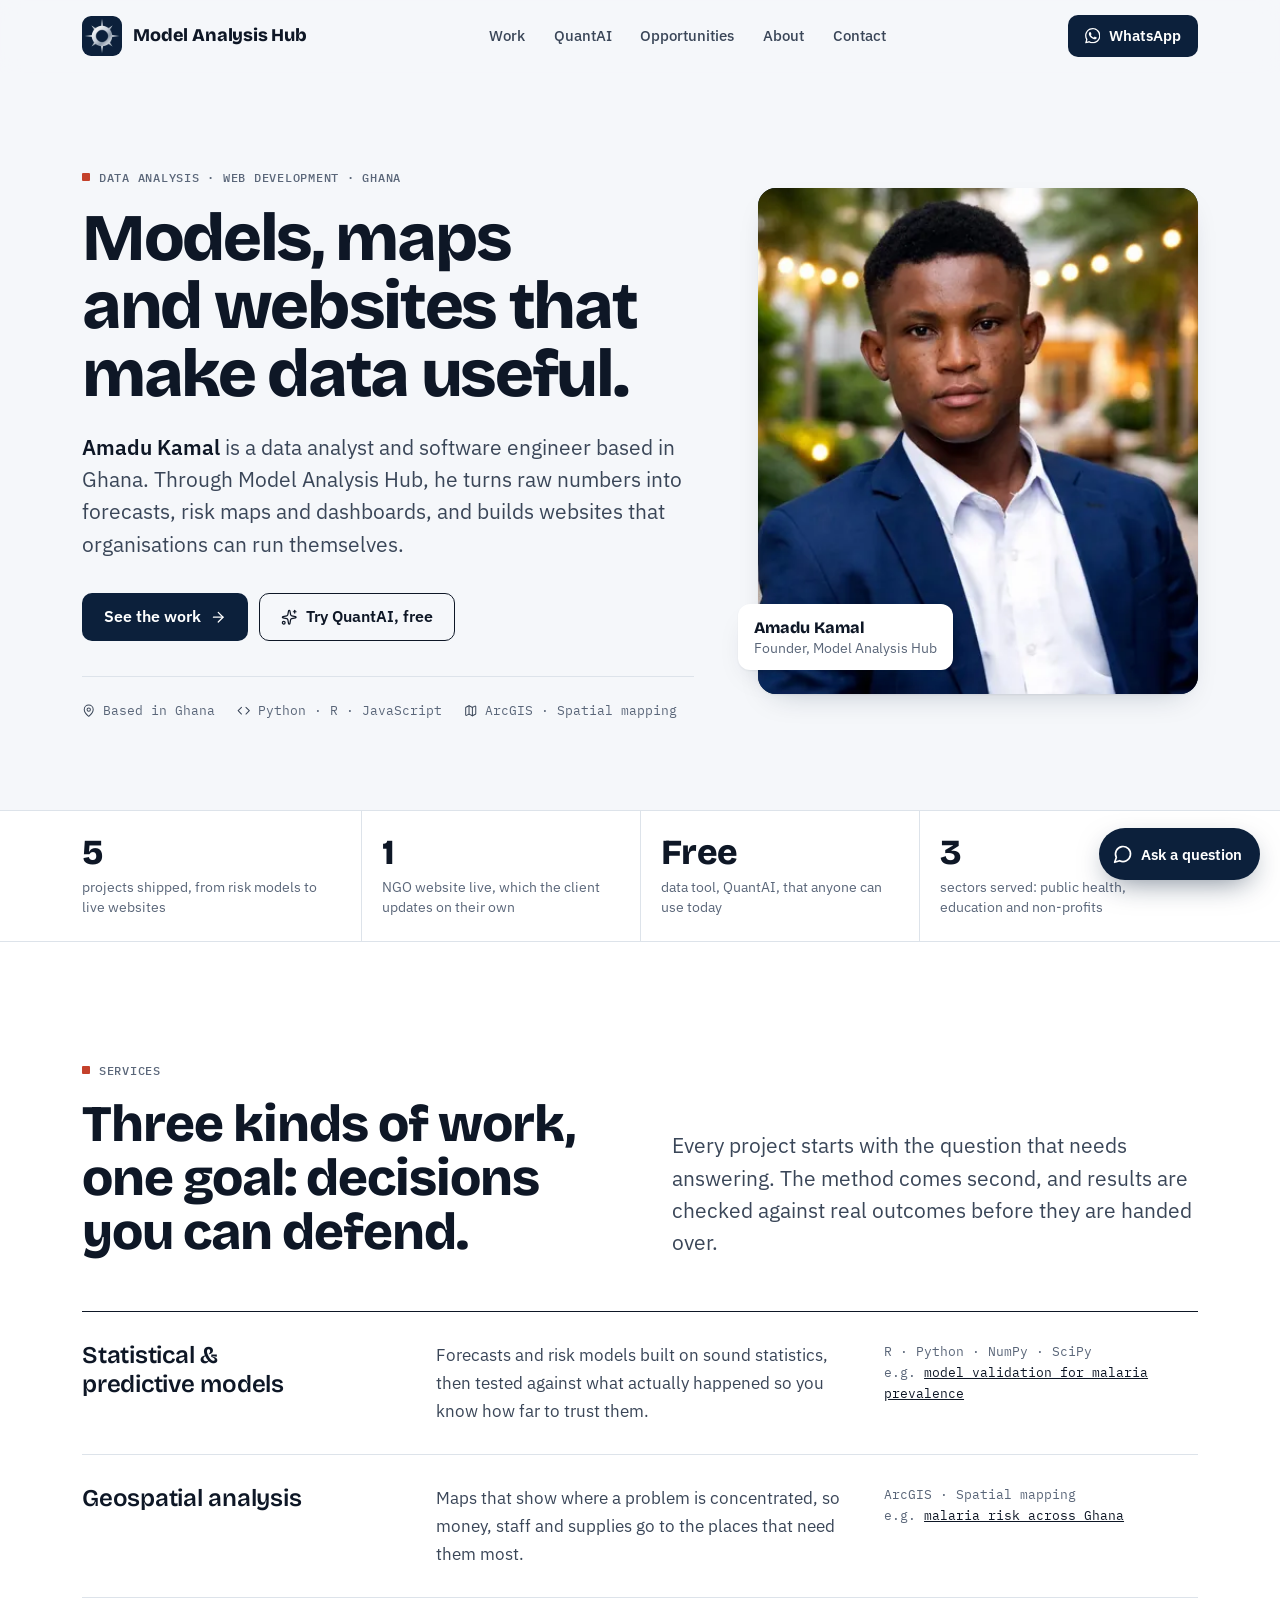
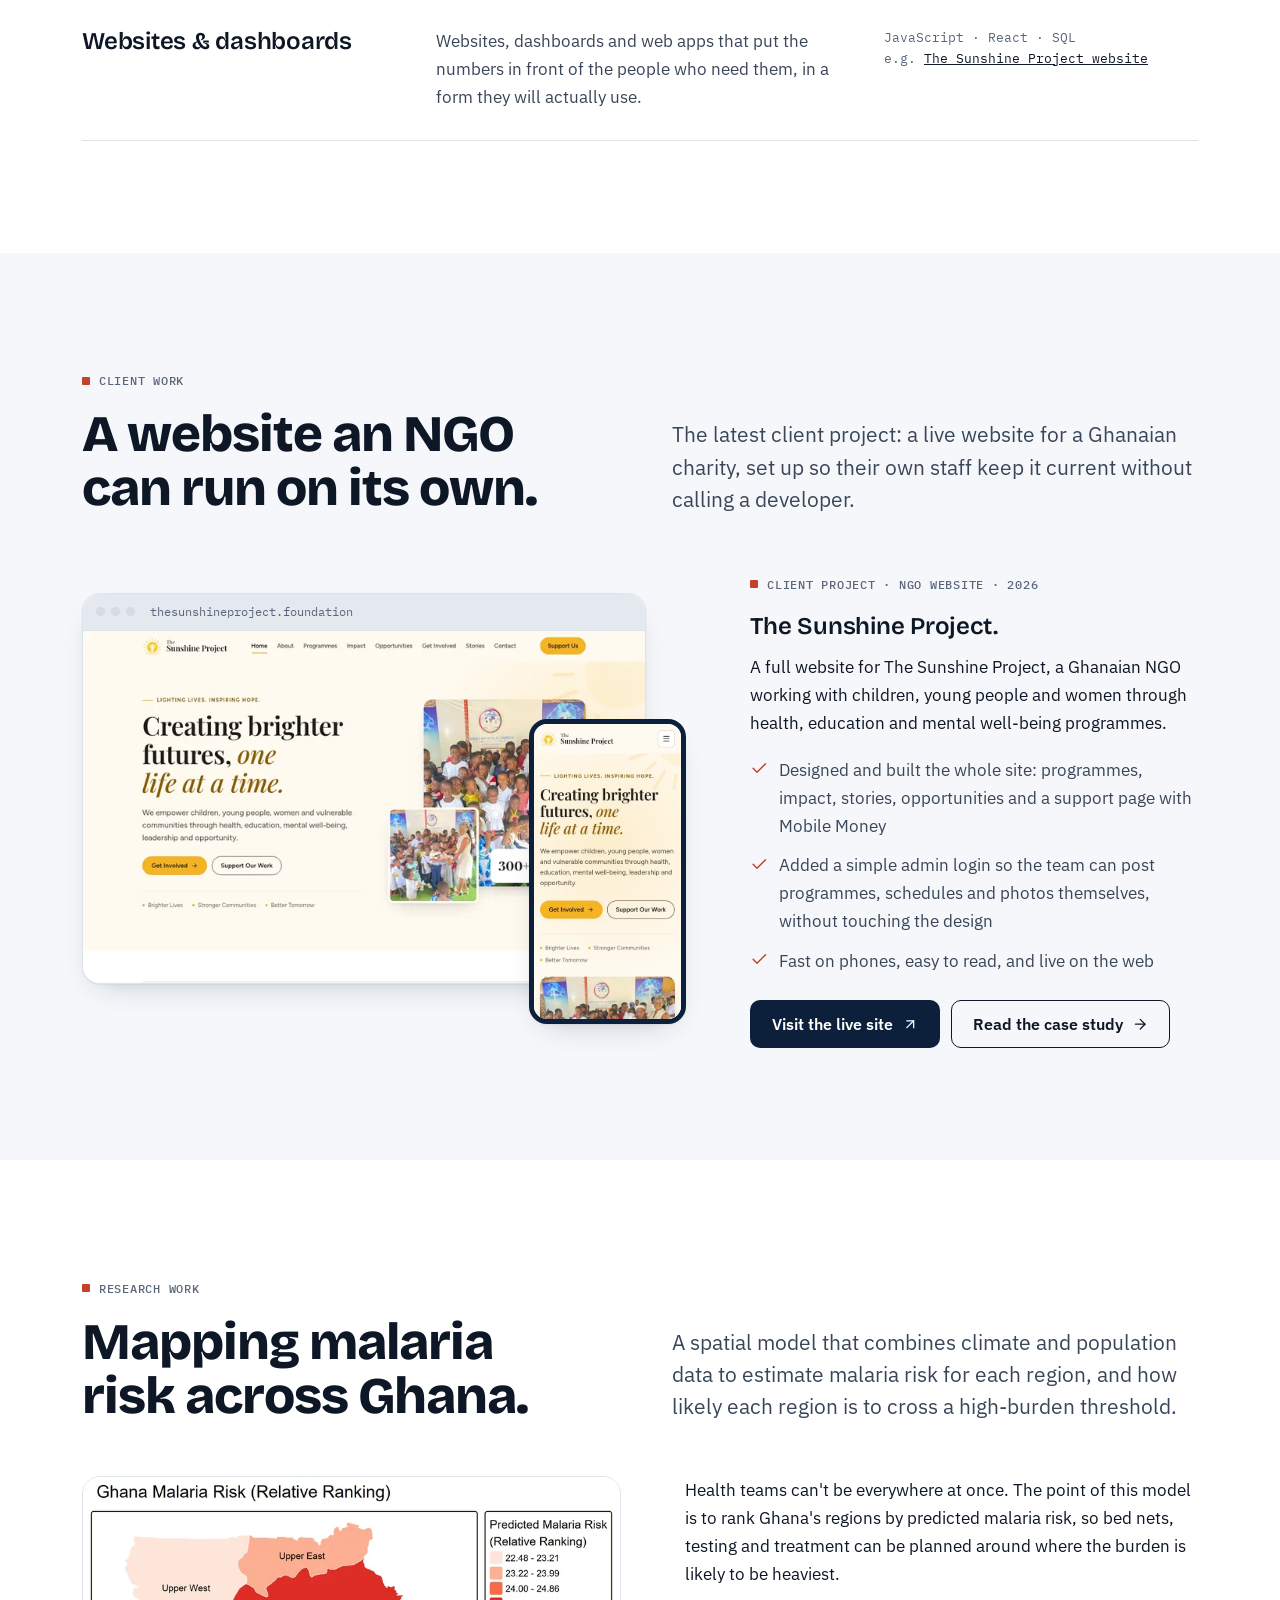
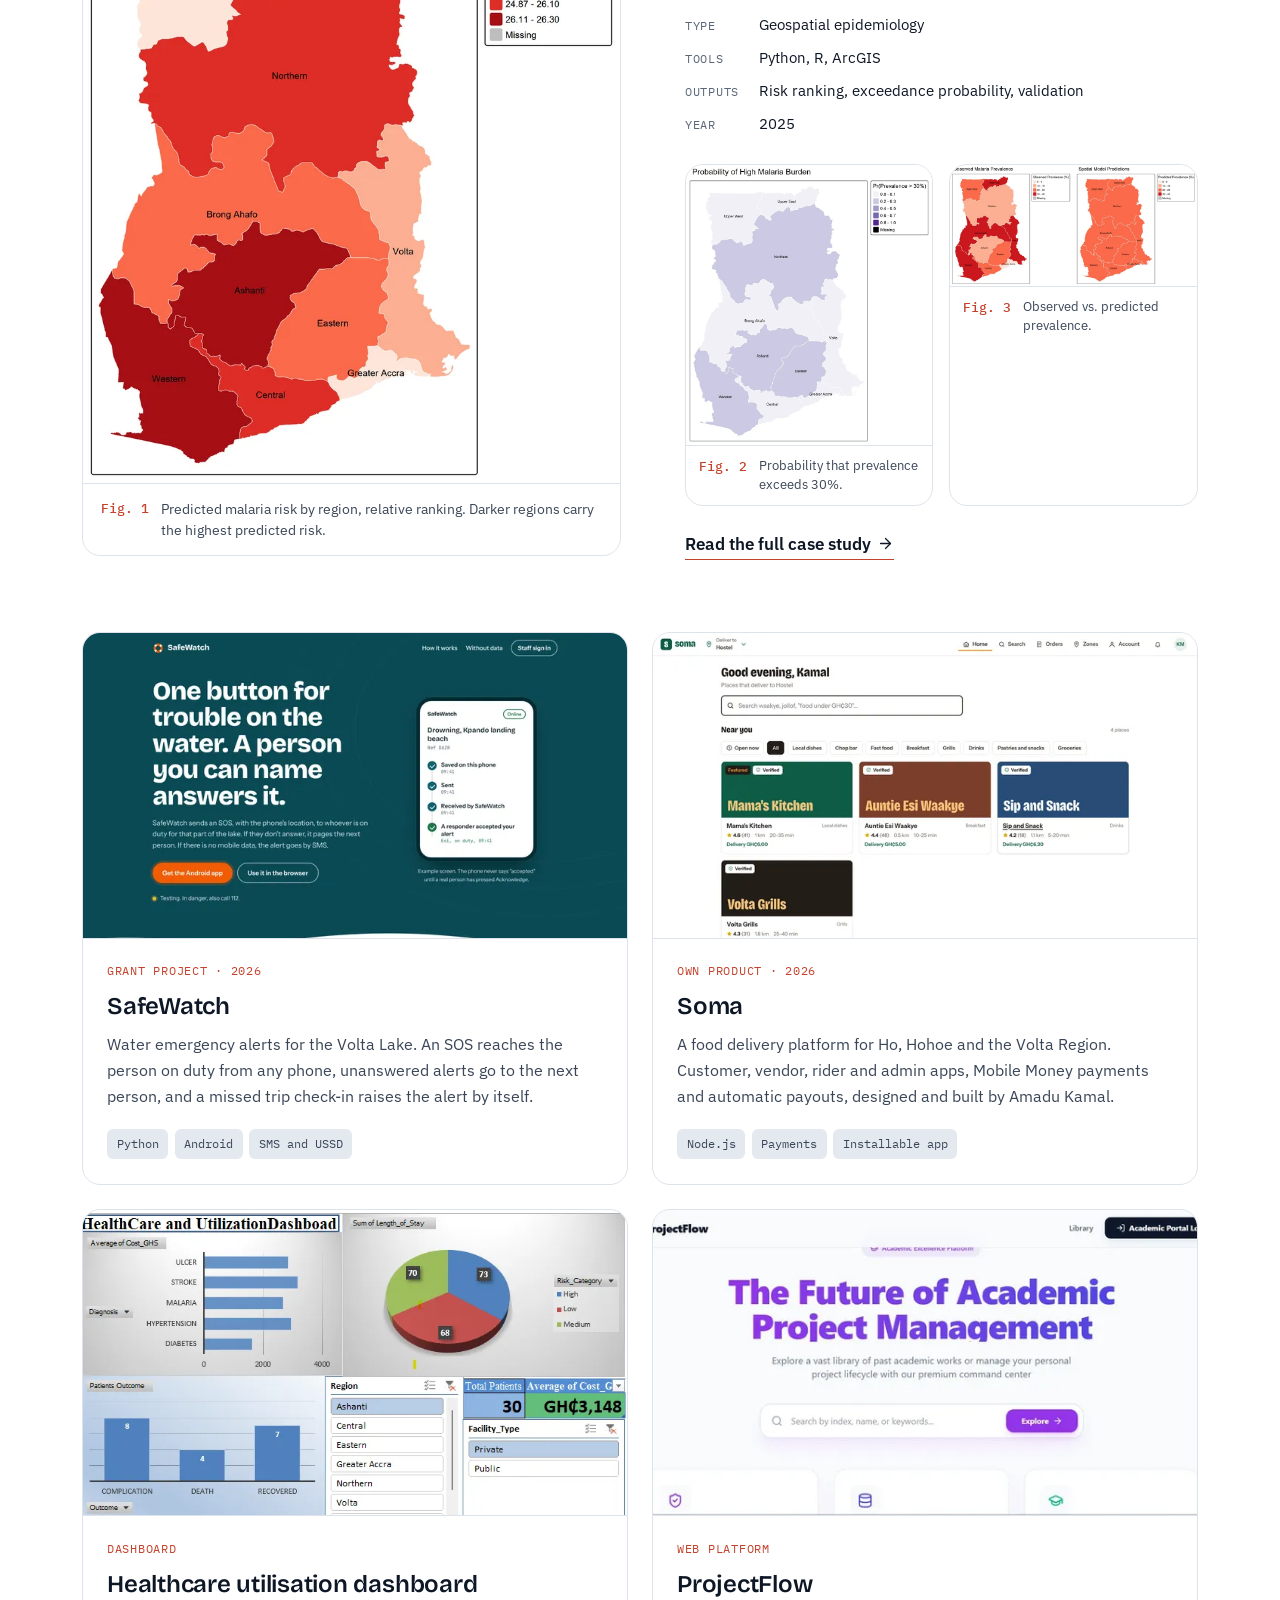
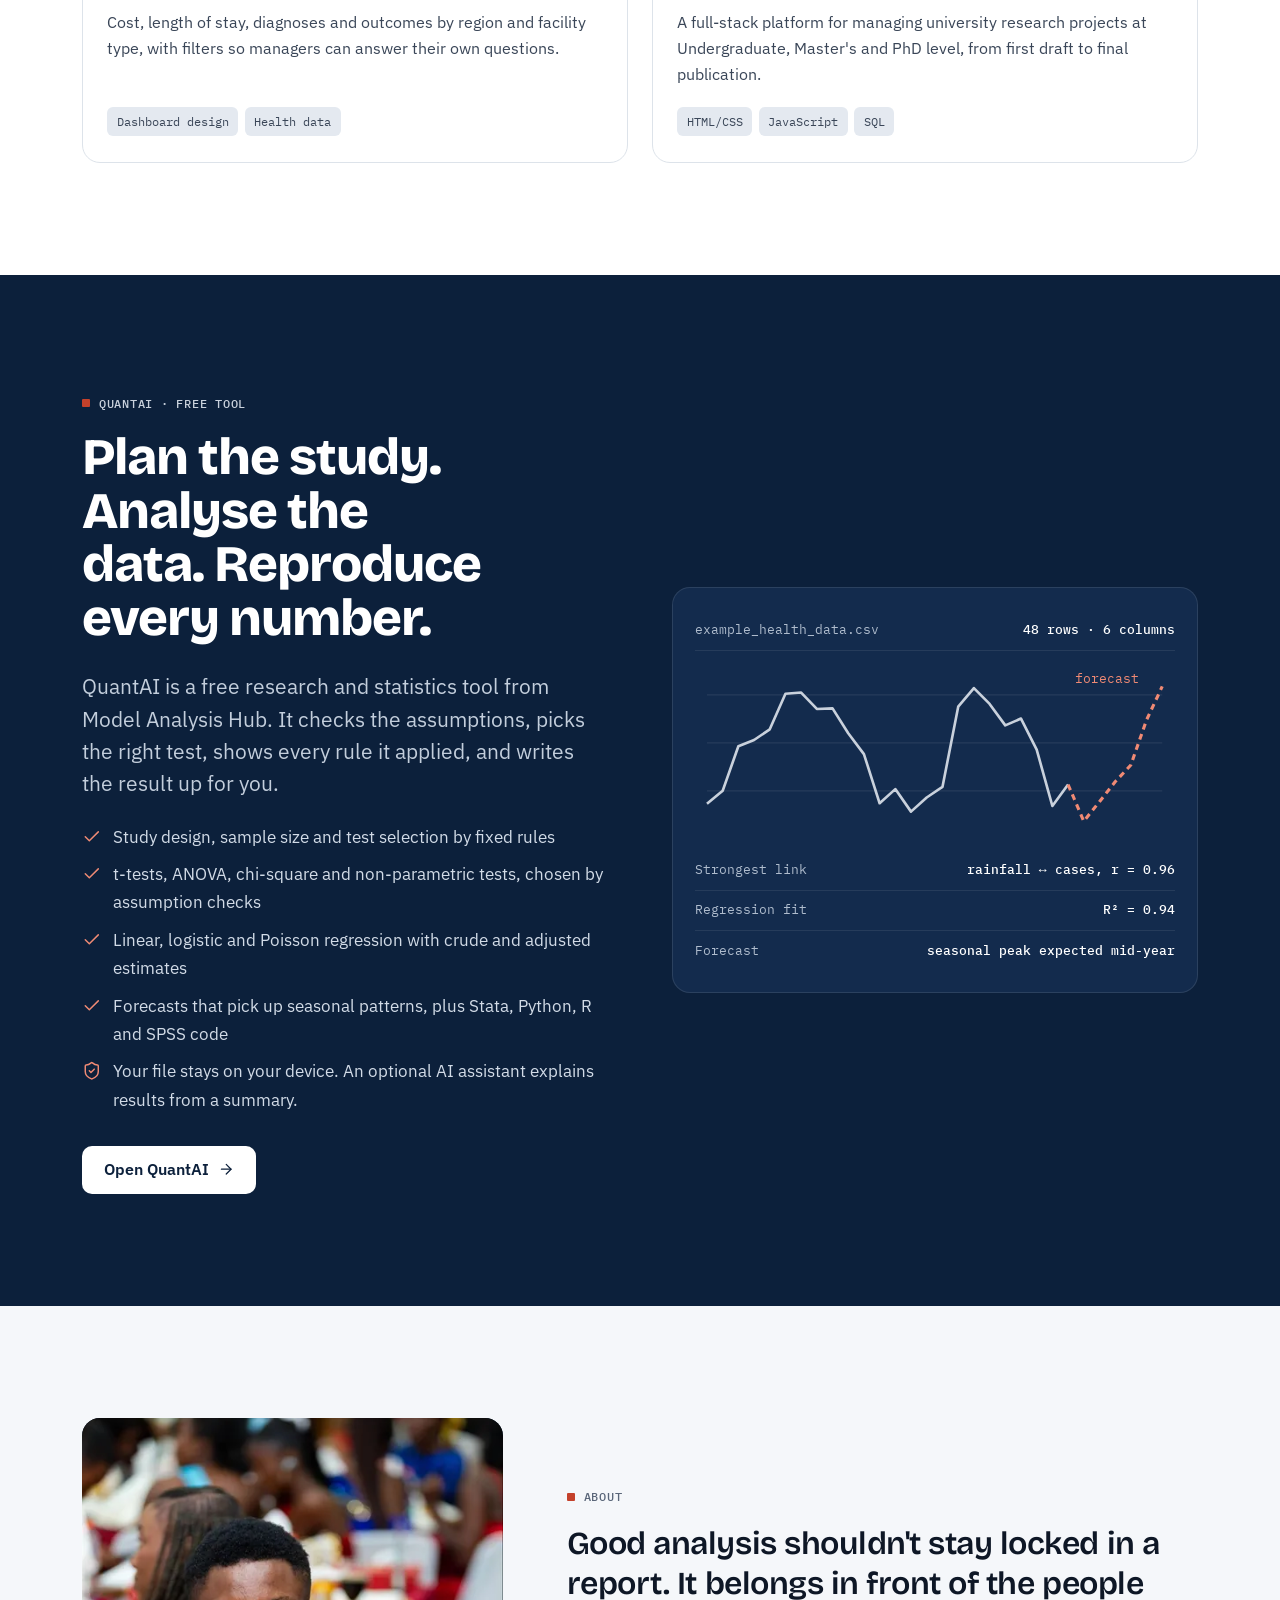
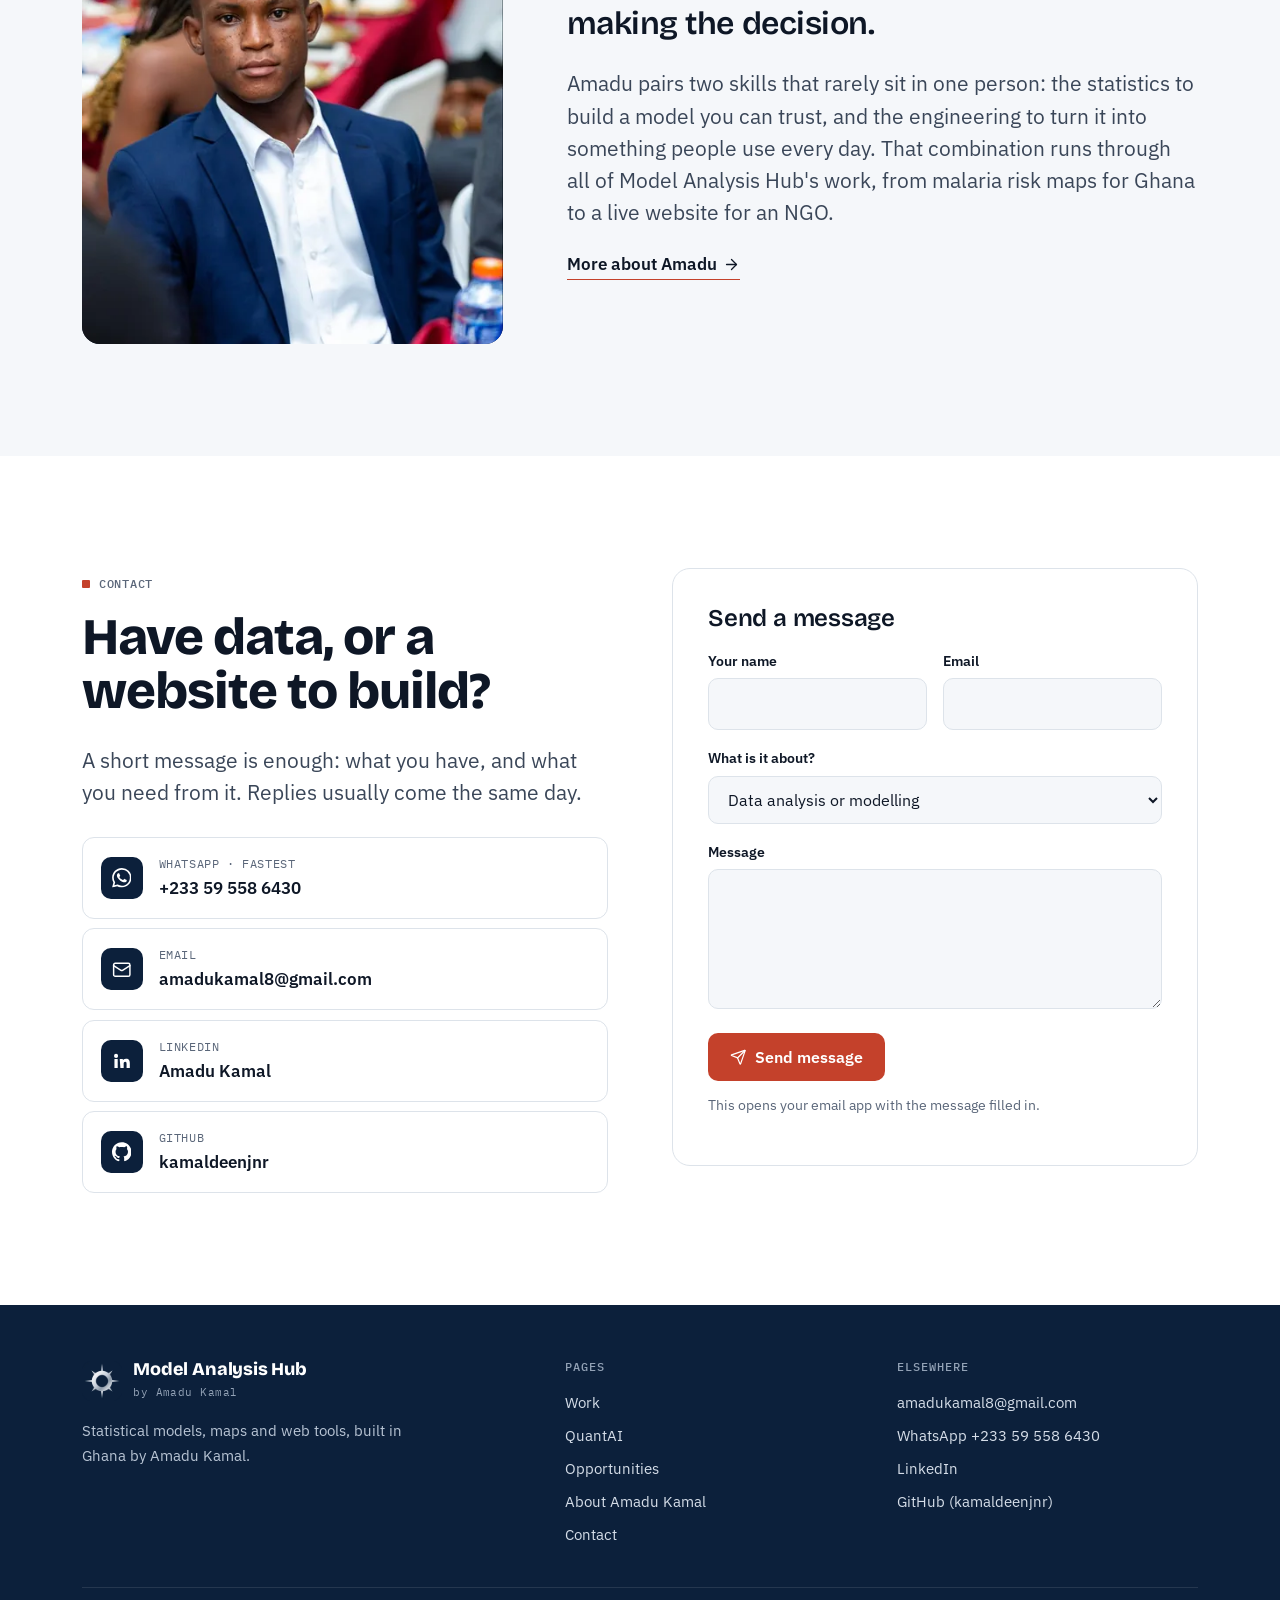
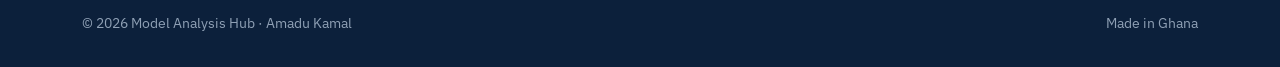
==== commit 8c9293dc: "Revert "Use Kamal Amadu consistently" This reverts commit d1fd0cd9f67f7afd4564f7af926a4500d207539a." ====
--- a/index.html
+++ b/index.html
@@ -4,24 +4,24 @@
 <meta charset="utf-8">
 <meta name="viewport" content="width=device-width, initial-scale=1">
 <title>Model Analysis Hub</title>
-<meta name="description" content="Kamal Amadu is a Ghanaian data analyst and software engineer. Through Model Analysis Hub he builds websites, statistical models, malaria risk maps and dashboards. Try QuantAI, his free data tool.">
-<meta name="author" content="Kamal Amadu">
+<meta name="description" content="Amadu Kamal is a Ghanaian data analyst and software engineer. Through Model Analysis Hub he builds websites, statistical models, malaria risk maps and dashboards. Try QuantAI, his free data tool.">
+<meta name="author" content="Amadu Kamal">
 <meta name="google-site-verification" content="Pt5oXq1ZHAFa3sKu0Z5aOgnvR7AyB0WggZqfOcq45DY">
 <link rel="canonical" href="https://modelanalysishub.com/">
 <meta name="theme-color" content="#0C203B">
 <meta property="og:type" content="website">
 <meta property="og:site_name" content="Model Analysis Hub">
 <meta property="og:title" content="Model Analysis Hub">
-<meta property="og:description" content="Kamal Amadu is a Ghanaian data analyst and software engineer. Through Model Analysis Hub he builds websites, statistical models, malaria risk maps and dashboards. Try QuantAI, his free data tool.">
+<meta property="og:description" content="Amadu Kamal is a Ghanaian data analyst and software engineer. Through Model Analysis Hub he builds websites, statistical models, malaria risk maps and dashboards. Try QuantAI, his free data tool.">
 <meta property="og:url" content="https://modelanalysishub.com/">
 <meta property="og:image" content="https://modelanalysishub.com/assets/img/og-amadu-kamal.jpg">
 <meta property="og:image:width" content="1200">
 <meta property="og:image:height" content="630">
-<meta property="og:image:alt" content="Kamal Amadu, founder of Model Analysis Hub">
+<meta property="og:image:alt" content="Amadu Kamal, founder of Model Analysis Hub">
 <meta property="og:locale" content="en_GB">
 <meta name="twitter:card" content="summary_large_image">
 <meta name="twitter:title" content="Model Analysis Hub">
-<meta name="twitter:description" content="Kamal Amadu is a Ghanaian data analyst and software engineer. Through Model Analysis Hub he builds websites, statistical models, malaria risk maps and dashboards. Try QuantAI, his free data tool.">
+<meta name="twitter:description" content="Amadu Kamal is a Ghanaian data analyst and software engineer. Through Model Analysis Hub he builds websites, statistical models, malaria risk maps and dashboards. Try QuantAI, his free data tool.">
 <meta name="twitter:image" content="https://modelanalysishub.com/assets/img/og-amadu-kamal.jpg">
 <link rel="icon" href="/favicon.ico" sizes="48x48">
 <link rel="icon" href="/assets/img/icon.svg" type="image/svg+xml">
@@ -34,7 +34,7 @@
 <link rel="preload" href="assets/fonts/ibm-plex-sans-latin-400-normal.woff2" as="font" type="font/woff2" crossorigin>
 <link rel="preload" href="assets/fonts/ibm-plex-mono-latin-500-normal.woff2" as="font" type="font/woff2" crossorigin>
 <link rel="stylesheet" href="assets/css/site.css">
-<script type="application/ld+json">{"@context": "https://schema.org", "@graph": [{"@type": "WebSite", "@id": "https://modelanalysishub.com/#website", "url": "https://modelanalysishub.com/", "name": "Model Analysis Hub", "alternateName": "modelanalysishub.com", "publisher": {"@id": "https://modelanalysishub.com/#org"}, "inLanguage": "en"}, {"@type": "Organization", "@id": "https://modelanalysishub.com/#org", "name": "Model Analysis Hub", "url": "https://modelanalysishub.com/", "logo": "https://modelanalysishub.com/assets/img/favicon-512.png", "founder": {"@id": "https://modelanalysishub.com/#amadu-kamal"}, "email": "amadukamal8@gmail.com", "areaServed": "Worldwide", "address": {"@type": "PostalAddress", "addressCountry": "GH"}, "sameAs": ["https://github.com/kamaldeenjnr", "https://www.linkedin.com/in/amadu-kamal-65ab5326a"], "description": "Data analytics and software studio founded by Kamal Amadu: statistical and geospatial models, dashboards and web platforms."}, {"@type": "Person", "@id": "https://modelanalysishub.com/#amadu-kamal", "name": "Kamal Amadu", "alternateName": ["Amadu Kamal", "Amadu Kamal Jnr", "kamaldeenjnr"], "jobTitle": "Data Analyst and Software Engineer", "description": "Kamal Amadu is a Ghanaian data analyst and software engineer with a Bachelor of Public Health (Health Information) from the University of Health and Allied Sciences, and the founder of Model Analysis Hub. He builds statistical and geospatial models, dashboards and web platforms, and created QuantAI.", "image": "https://modelanalysishub.com/assets/img/amadu-kamal.jpg", "url": "https://modelanalysishub.com/founder", "email": "mailto:amadukamal8@gmail.com", "telephone": "+233595586430", "nationality": {"@type": "Country", "name": "Ghana"}, "homeLocation": {"@type": "Country", "name": "Ghana"}, "worksFor": {"@id": "https://modelanalysishub.com/#org"}, "alumniOf": {"@type": "CollegeOrUniversity", "name": "University of Health and Allied Sciences", "url": "https://www.uhas.edu.gh/"}, "memberOf": {"@type": "OrganizationRole", "roleName": "Head of Technology and Digital Innovation", "memberOf": {"@type": "NGO", "@id": "https://www.thesunshineproject.foundation/#org", "name": "The Sunshine Project", "url": "https://www.thesunshineproject.foundation/"}}, "knowsAbout": ["Public health", "Health information systems", "DHIS2", "Stata", "Website design", "Web development", "Data analysis", "Statistical modelling", "Predictive modelling", "Geospatial analysis", "Malaria risk mapping", "Python", "R", "ArcGIS", "JavaScript", "React", "SQL", "Dashboards", "Web development"], "sameAs": ["https://www.linkedin.com/in/amadu-kamal-65ab5326a", "https://github.com/kamaldeenjnr"]}, {"@type": "WebPage", "@id": "https://modelanalysishub.com/#webpage", "url": "https://modelanalysishub.com/", "name": "Model Analysis Hub", "isPartOf": {"@id": "https://modelanalysishub.com/#website"}, "about": {"@id": "https://modelanalysishub.com/#amadu-kamal"}, "primaryImageOfPage": "https://modelanalysishub.com/assets/img/amadu-kamal.jpg"}]}</script>
+<script type="application/ld+json">{"@context": "https://schema.org", "@graph": [{"@type": "WebSite", "@id": "https://modelanalysishub.com/#website", "url": "https://modelanalysishub.com/", "name": "Model Analysis Hub", "alternateName": "modelanalysishub.com", "publisher": {"@id": "https://modelanalysishub.com/#org"}, "inLanguage": "en"}, {"@type": "Organization", "@id": "https://modelanalysishub.com/#org", "name": "Model Analysis Hub", "url": "https://modelanalysishub.com/", "logo": "https://modelanalysishub.com/assets/img/favicon-512.png", "founder": {"@id": "https://modelanalysishub.com/#amadu-kamal"}, "email": "amadukamal8@gmail.com", "areaServed": "Worldwide", "address": {"@type": "PostalAddress", "addressCountry": "GH"}, "sameAs": ["https://github.com/kamaldeenjnr", "https://www.linkedin.com/in/amadu-kamal-65ab5326a"], "description": "Data analytics and software studio founded by Amadu Kamal: statistical and geospatial models, dashboards and web platforms."}, {"@type": "Person", "@id": "https://modelanalysishub.com/#amadu-kamal", "name": "Amadu Kamal", "alternateName": ["Amadu Kamal Jnr", "Kamal Amadu", "kamaldeenjnr"], "jobTitle": "Data Analyst and Software Engineer", "description": "Amadu Kamal is a Ghanaian data analyst and software engineer with a Bachelor of Public Health (Health Information) from the University of Health and Allied Sciences, and the founder of Model Analysis Hub. He builds statistical and geospatial models, dashboards and web platforms, and created QuantAI.", "image": "https://modelanalysishub.com/assets/img/amadu-kamal.jpg", "url": "https://modelanalysishub.com/founder", "email": "mailto:amadukamal8@gmail.com", "telephone": "+233595586430", "nationality": {"@type": "Country", "name": "Ghana"}, "homeLocation": {"@type": "Country", "name": "Ghana"}, "worksFor": {"@id": "https://modelanalysishub.com/#org"}, "alumniOf": {"@type": "CollegeOrUniversity", "name": "University of Health and Allied Sciences", "url": "https://www.uhas.edu.gh/"}, "memberOf": {"@type": "OrganizationRole", "roleName": "Head of Technology and Digital Innovation", "memberOf": {"@type": "NGO", "@id": "https://www.thesunshineproject.foundation/#org", "name": "The Sunshine Project", "url": "https://www.thesunshineproject.foundation/"}}, "knowsAbout": ["Public health", "Health information systems", "DHIS2", "Stata", "Website design", "Web development", "Data analysis", "Statistical modelling", "Predictive modelling", "Geospatial analysis", "Malaria risk mapping", "Python", "R", "ArcGIS", "JavaScript", "React", "SQL", "Dashboards", "Web development"], "sameAs": ["https://www.linkedin.com/in/amadu-kamal-65ab5326a", "https://github.com/kamaldeenjnr"]}, {"@type": "WebPage", "@id": "https://modelanalysishub.com/#webpage", "url": "https://modelanalysishub.com/", "name": "Model Analysis Hub", "isPartOf": {"@id": "https://modelanalysishub.com/#website"}, "about": {"@id": "https://modelanalysishub.com/#amadu-kamal"}, "primaryImageOfPage": "https://modelanalysishub.com/assets/img/amadu-kamal.jpg"}]}</script>
 </head>
 <body>
 <svg xmlns="http://www.w3.org/2000/svg" style="display:none" aria-hidden="true"><symbol id="i-arrow-right" viewBox="0 0 24 24"><path d="M5 12h14" /> <path d="m12 5 7 7-7 7" /></symbol><symbol id="i-arrow-up-right" viewBox="0 0 24 24"><path d="M7 7h10v10" /> <path d="M7 17 17 7" /></symbol><symbol id="i-b-github" viewBox="0 0 24 24"><path d="M12 .297c-6.63 0-12 5.373-12 12 0 5.303 3.438 9.8 8.205 11.385.6.113.82-.258.82-.577 0-.285-.01-1.04-.015-2.04-3.338.724-4.042-1.61-4.042-1.61C4.422 18.07 3.633 17.7 3.633 17.7c-1.087-.744.084-.729.084-.729 1.205.084 1.838 1.236 1.838 1.236 1.07 1.835 2.809 1.305 3.495.998.108-.776.417-1.305.76-1.605-2.665-.3-5.466-1.332-5.466-5.93 0-1.31.465-2.38 1.235-3.22-.135-.303-.54-1.523.105-3.176 0 0 1.005-.322 3.3 1.23.96-.267 1.98-.399 3-.405 1.02.006 2.04.138 3 .405 2.28-1.552 3.285-1.23 3.285-1.23.645 1.653.24 2.873.12 3.176.765.84 1.23 1.91 1.23 3.22 0 4.61-2.805 5.625-5.475 5.92.42.36.81 1.096.81 2.22 0 1.606-.015 2.896-.015 3.286 0 .315.21.69.825.57C20.565 22.092 24 17.592 24 12.297c0-6.627-5.373-12-12-12"/></symbol><symbol id="i-b-linkedin" viewBox="0 0 24 24"><path d="M4.98 3.5a2.5 2.5 0 1 1 0 5 2.5 2.5 0 0 1 0-5zM3 9.75h4v11H3zM9.5 9.75h3.8v1.6h.06c.53-.95 1.83-1.95 3.77-1.95 4.03 0 4.77 2.55 4.77 5.87v5.48h-4v-4.86c0-1.16-.02-2.65-1.66-2.65-1.66 0-1.92 1.26-1.92 2.57v4.94h-4z"/></symbol><symbol id="i-b-whatsapp" viewBox="0 0 24 24"><path d="M17.472 14.382c-.297-.149-1.758-.867-2.03-.967-.273-.099-.471-.148-.67.15-.197.297-.767.966-.94 1.164-.173.199-.347.223-.644.075-.297-.15-1.255-.463-2.39-1.475-.883-.788-1.48-1.761-1.653-2.059-.173-.297-.018-.458.13-.606.134-.133.298-.347.446-.52.149-.174.198-.298.298-.497.099-.198.05-.371-.025-.52-.075-.149-.669-1.612-.916-2.207-.242-.579-.487-.5-.669-.51-.173-.008-.371-.01-.57-.01-.198 0-.52.074-.792.372-.272.297-1.04 1.016-1.04 2.479 0 1.462 1.065 2.875 1.213 3.074.149.198 2.096 3.2 5.077 4.487.709.306 1.262.489 1.694.625.712.227 1.36.195 1.871.118.571-.085 1.758-.719 2.006-1.413.248-.694.248-1.289.173-1.413-.074-.124-.272-.198-.57-.347m-5.421 7.403h-.004a9.87 9.87 0 01-5.031-1.378l-.361-.214-3.741.982.998-3.648-.235-.374a9.86 9.86 0 01-1.51-5.26c.001-5.45 4.436-9.884 9.888-9.884 2.64 0 5.122 1.03 6.988 2.898a9.825 9.825 0 012.893 6.994c-.003 5.45-4.437 9.884-9.885 9.884m8.413-18.297A11.815 11.815 0 0012.05 0C5.495 0 .16 5.335.157 11.892c0 2.096.547 4.142 1.588 5.945L.057 24l6.305-1.654a11.882 11.882 0 005.683 1.448h.005c6.554 0 11.89-5.335 11.893-11.893a11.821 11.821 0 00-3.48-8.413Z"/></symbol><symbol id="i-calendar" viewBox="0 0 24 24"><path d="M8 2v3" /> <path d="M16 2v3" /> <rect x="3" y="3" width="18" height="18" rx="2" /> <path d="M3 9h18" /></symbol><symbol id="i-chart-line" viewBox="0 0 24 24"><path d="M3 3v16a2 2 0 0 0 2 2h16" /> <path d="m19 9-5 5-4-4-3 3" /></symbol><symbol id="i-chart-scatter" viewBox="0 0 24 24"><circle cx="7.5" cy="7.5" r=".5" fill="currentColor" /> <circle cx="18.5" cy="5.5" r=".5" fill="currentColor" /> <circle cx="11.5" cy="11.5" r=".5" fill="currentColor" /> <circle cx="7.5" cy="16.5" r=".5" fill="currentColor" /> <circle cx="17.5" cy="14.5" r=".5" fill="currentColor" /> <path d="M3 3v16a2 2 0 0 0 2 2h16" /></symbol><symbol id="i-check" viewBox="0 0 24 24"><path d="M20 6 9 17l-5-5" /></symbol><symbol id="i-chevron-down" viewBox="0 0 24 24"><path d="m6 9 6 6 6-6" /></symbol><symbol id="i-code" viewBox="0 0 24 24"><path d="m16 18 6-6-6-6" /> <path d="m8 6-6 6 6 6" /></symbol><symbol id="i-copy" viewBox="0 0 24 24"><rect width="14" height="14" x="8" y="8" rx="2" ry="2" /> <path d="M4 16c-1.1 0-2-.9-2-2V4c0-1.1.9-2 2-2h10c1.1 0 2 .9 2 2" /></symbol><symbol id="i-database" viewBox="0 0 24 24"><ellipse cx="12" cy="5" rx="9" ry="3" /> <path d="M3 5V19A9 3 0 0 0 21 19V5" /> <path d="M3 12A9 3 0 0 0 21 12" /></symbol><symbol id="i-download" viewBox="0 0 24 24"><path d="M12 15V3" /> <path d="M21 15v4a2 2 0 0 1-2 2H5a2 2 0 0 1-2-2v-4" /> <path d="m7 10 5 5 5-5" /></symbol><symbol id="i-file-spreadsheet" viewBox="0 0 24 24"><path d="M6 22a2 2 0 0 1-2-2V4a2 2 0 0 1 2-2h8a2.4 2.4 0 0 1 1.704.706l3.588 3.588A2.4 2.4 0 0 1 20 8v12a2 2 0 0 1-2 2z" /> <path d="M14 2v5a1 1 0 0 0 1 1h5" /> <path d="M8 13h2" /> <path d="M14 13h2" /> <path d="M8 17h2" /> <path d="M14 17h2" /></symbol><symbol id="i-flask-conical" viewBox="0 0 24 24"><path d="M14 2v6a2 2 0 0 0 .245.96l5.51 10.08A2 2 0 0 1 18 22H6a2 2 0 0 1-1.755-2.96l5.51-10.08A2 2 0 0 0 10 8V2" /> <path d="M6.453 15h11.094" /> <path d="M8.5 2h7" /></symbol><symbol id="i-globe" viewBox="0 0 24 24"><circle cx="12" cy="12" r="10" /> <path d="M12 2a14.5 14.5 0 0 0 0 20 14.5 14.5 0 0 0 0-20" /> <path d="M2 12h20" /></symbol><symbol id="i-grid-3x3" viewBox="0 0 24 24"><rect width="18" height="18" x="3" y="3" rx="2" /> <path d="M3 9h18" /> <path d="M3 15h18" /> <path d="M9 3v18" /> <path d="M15 3v18" /></symbol><symbol id="i-info" viewBox="0 0 24 24"><circle cx="12" cy="12" r="10" /> <path d="M12 16v-4" /> <path d="M12 8h.01" /></symbol><symbol id="i-layers" viewBox="0 0 24 24"><path d="M12.83 2.18a2 2 0 0 0-1.66 0L2.6 6.08a1 1 0 0 0 0 1.83l8.58 3.91a2 2 0 0 0 1.66 0l8.58-3.9a1 1 0 0 0 0-1.83z" /> <path d="M2 12a1 1 0 0 0 .58.91l8.6 3.91a2 2 0 0 0 1.65 0l8.58-3.9A1 1 0 0 0 22 12" /> <path d="M2 17a1 1 0 0 0 .58.91l8.6 3.91a2 2 0 0 0 1.65 0l8.58-3.9A1 1 0 0 0 22 17" /></symbol><symbol id="i-lightbulb" viewBox="0 0 24 24"><path d="M15 14c.2-1 .7-1.7 1.5-2.5 1-.9 1.5-2.2 1.5-3.5A6 6 0 0 0 6 8c0 1 .2 2.2 1.5 3.5.7.7 1.3 1.5 1.5 2.5" /> <path d="M9 18h6" /> <path d="M10 22h4" /></symbol><symbol id="i-mail" viewBox="0 0 24 24"><path d="m22 7-8.991 5.727a2 2 0 0 1-2.009 0L2 7" /> <rect x="2" y="4" width="20" height="16" rx="2" /></symbol><symbol id="i-map" viewBox="0 0 24 24"><path d="M14.106 5.553a2 2 0 0 0 1.788 0l3.659-1.83A1 1 0 0 1 21 4.619v12.764a1 1 0 0 1-.553.894l-4.553 2.277a2 2 0 0 1-1.788 0l-4.212-2.106a2 2 0 0 0-1.788 0l-3.659 1.83A1 1 0 0 1 3 19.381V6.618a1 1 0 0 1 .553-.894l4.553-2.277a2 2 0 0 1 1.788 0z" /> <path d="M15 5.764v15" /> <path d="M9 3.236v15" /></symbol><symbol id="i-map-pin" viewBox="0 0 24 24"><path d="M20 10c0 4.993-5.539 10.193-7.399 11.799a1 1 0 0 1-1.202 0C9.539 20.193 4 14.993 4 10a8 8 0 0 1 16 0" /> <circle cx="12" cy="10" r="3" /></symbol><symbol id="i-menu" viewBox="0 0 24 24"><path d="M4 5h16" /> <path d="M4 12h16" /> <path d="M4 19h16" /></symbol><symbol id="i-message-circle" viewBox="0 0 24 24"><path d="M2.992 16.342a2 2 0 0 1 .094 1.167l-1.065 3.29a1 1 0 0 0 1.236 1.168l3.413-.998a2 2 0 0 1 1.099.092 10 10 0 1 0-4.777-4.719" /></symbol><symbol id="i-printer" viewBox="0 0 24 24"><path d="M6 18H4a2 2 0 0 1-2-2v-5a2 2 0 0 1 2-2h16a2 2 0 0 1 2 2v5a2 2 0 0 1-2 2h-2" /> <path d="M6 9V3a1 1 0 0 1 1-1h10a1 1 0 0 1 1 1v6" /> <rect x="6" y="14" width="12" height="8" rx="1" /></symbol><symbol id="i-refresh-cw" viewBox="0 0 24 24"><path d="M3 12a9 9 0 0 1 9-9 9.75 9.75 0 0 1 6.74 2.74L21 8" /> <path d="M21 3v5h-5" /> <path d="M21 12a9 9 0 0 1-9 9 9.75 9.75 0 0 1-6.74-2.74L3 16" /> <path d="M8 16H3v5" /></symbol><symbol id="i-send" viewBox="0 0 24 24"><path d="M14.536 21.686a.5.5 0 0 0 .937-.024l6.5-19a.496.496 0 0 0-.635-.635l-19 6.5a.5.5 0 0 0-.024.937l7.93 3.18a2 2 0 0 1 1.112 1.11z" /> <path d="m21.854 2.147-10.94 10.939" /></symbol><symbol id="i-shield-check" viewBox="0 0 24 24"><path d="M20 13c0 5-3.5 7.5-7.66 8.95a1 1 0 0 1-.67-.01C7.5 20.5 4 18 4 13V6a1 1 0 0 1 1-1c2 0 4.5-1.2 6.24-2.72a1.17 1.17 0 0 1 1.52 0C14.51 3.81 17 5 19 5a1 1 0 0 1 1 1z" /> <path d="m9 12 2 2 4-4" /></symbol><symbol id="i-sigma" viewBox="0 0 24 24"><path d="M18 7V5a1 1 0 0 0-1-1H6.5a.5.5 0 0 0-.4.8l4.5 6a2 2 0 0 1 0 2.4l-4.5 6a.5.5 0 0 0 .4.8H17a1 1 0 0 0 1-1v-2" /></symbol><symbol id="i-sparkles" viewBox="0 0 24 24"><path d="M11.017 2.814a1 1 0 0 1 1.966 0l1.051 5.558a2 2 0 0 0 1.594 1.594l5.558 1.051a1 1 0 0 1 0 1.966l-5.558 1.051a2 2 0 0 0-1.594 1.594l-1.051 5.558a1 1 0 0 1-1.966 0l-1.051-5.558a2 2 0 0 0-1.594-1.594l-5.558-1.051a1 1 0 0 1 0-1.966l5.558-1.051a2 2 0 0 0 1.594-1.594z" /> <path d="M20 2v4" /> <path d="M22 4h-4" /> <circle cx="4" cy="20" r="2" /></symbol><symbol id="i-table" viewBox="0 0 24 24"><path d="M12 3v18" /> <rect width="18" height="18" x="3" y="3" rx="2" /> <path d="M3 9h18" /> <path d="M3 15h18" /></symbol><symbol id="i-trending-up" viewBox="0 0 24 24"><path d="M16 7h6v6" /> <path d="m22 7-8.5 8.5-5-5L2 17" /></symbol><symbol id="i-triangle-alert" viewBox="0 0 24 24"><path d="m21.73 18-8-14a2 2 0 0 0-3.48 0l-8 14A2 2 0 0 0 4 21h16a2 2 0 0 0 1.73-3" /> <path d="M12 9v4" /> <path d="M12 17h.01" /></symbol><symbol id="i-upload" viewBox="0 0 24 24"><path d="M12 3v12" /> <path d="m17 8-5-5-5 5" /> <path d="M21 15v4a2 2 0 0 1-2 2H5a2 2 0 0 1-2-2v-4" /></symbol><symbol id="i-user-round" viewBox="0 0 24 24"><circle cx="12" cy="8" r="5" /> <path d="M20 21a8 8 0 0 0-16 0" /></symbol><symbol id="i-x" viewBox="0 0 24 24"><path d="M18 6 6 18" /> <path d="m6 6 12 12" /></symbol></svg>
@@ -59,7 +59,7 @@
     <div>
       <p class="label">Data analysis · Web development · Ghana</p>
       <h1 class="statement">Models, maps and websites that make data useful.</h1>
-      <p class="lead"><b>Kamal Amadu</b> is a data analyst and software engineer based in Ghana. Through Model Analysis Hub, he turns raw numbers into forecasts, risk maps and dashboards, and builds websites that organisations can run themselves.</p>
+      <p class="lead"><b>Amadu Kamal</b> is a data analyst and software engineer based in Ghana. Through Model Analysis Hub, he turns raw numbers into forecasts, risk maps and dashboards, and builds websites that organisations can run themselves.</p>
       <div class="btn-row">
         <a class="btn btn-navy" href="/projects">See the work <svg class="icon go" aria-hidden="true"><use href="#i-arrow-right"/></svg></a>
         <a class="btn btn-line" href="/ai"><svg class="icon" aria-hidden="true"><use href="#i-sparkles"/></svg>Try QuantAI, free</a>
@@ -67,8 +67,8 @@
       <div class="facts"><span><svg class="icon" aria-hidden="true"><use href="#i-map-pin"/></svg>Based in Ghana</span><span><svg class="icon" aria-hidden="true"><use href="#i-code"/></svg>Python · R · JavaScript</span><span><svg class="icon" aria-hidden="true"><use href="#i-map"/></svg>ArcGIS · Spatial mapping</span></div>
     </div>
     <div class="hero-photo">
-      <figure><picture><source type="image/webp" srcset="assets/img/amadu-kamal-480.webp 480w, assets/img/amadu-kamal.webp 900w" sizes="(max-width: 900px) 90vw, 420px"><img src="assets/img/amadu-kamal.jpg" alt="Kamal Amadu, data analyst and founder of Model Analysis Hub" width="900" height="900" fetchpriority="high" decoding="async"></picture></figure>
-      <p class="tag"><b>Kamal Amadu</b><span>Founder, Model Analysis Hub</span></p>
+      <figure><picture><source type="image/webp" srcset="assets/img/amadu-kamal-480.webp 480w, assets/img/amadu-kamal.webp 900w" sizes="(max-width: 900px) 90vw, 420px"><img src="assets/img/amadu-kamal.jpg" alt="Amadu Kamal, data analyst and founder of Model Analysis Hub" width="900" height="900" fetchpriority="high" decoding="async"></picture></figure>
+      <p class="tag"><b>Amadu Kamal</b><span>Founder, Model Analysis Hub</span></p>
     </div>
   </div>
 </section>
@@ -148,7 +148,7 @@
     </div>
     <div class="cards" style="margin-top:clamp(3rem,6vw,4.5rem)">
       <a class="card rv" href="/projects#safewatch"><div class="shot"><picture><source type="image/webp" srcset="assets/img/safewatch-home-720.webp 720w, assets/img/safewatch-home.webp 1440w" sizes="(max-width: 760px) 100vw, 560px"><img src="assets/img/safewatch-home.jpg" alt="SafeWatch, water emergency alerts for the Volta Lake: front page with an SOS alert being accepted by a responder" width="1440" height="900" loading="lazy" decoding="async"></picture></div><div class="body"><span class="kind">Grant project · 2026</span><h3>SafeWatch</h3><p>Water emergency alerts for the Volta Lake. An SOS reaches the person on duty from any phone, unanswered alerts go to the next person, and a missed trip check-in raises the alert by itself.</p><ul class="tags"><li>Python</li><li>Android</li><li>SMS and USSD</li></ul></div></a>
-      <a class="card rv" href="/projects#soma"><div class="shot"><picture><source type="image/webp" srcset="assets/img/soma-home-720.webp 720w, assets/img/soma-home.webp 1440w" sizes="(max-width: 760px) 100vw, 560px"><img src="assets/img/soma-home.jpg" alt="Soma, a food delivery platform for Ho, Hohoe and the Volta Region: search and local vendor cards" width="1440" height="900" loading="lazy" decoding="async"></picture></div><div class="body"><span class="kind">Own product · 2026</span><h3>Soma</h3><p>A food delivery platform for Ho, Hohoe and the Volta Region. Customer, vendor, rider and admin apps, Mobile Money payments and automatic payouts, designed and built by Kamal Amadu.</p><ul class="tags"><li>Node.js</li><li>Payments</li><li>Installable app</li></ul></div></a>
+      <a class="card rv" href="/projects#soma"><div class="shot"><picture><source type="image/webp" srcset="assets/img/soma-home-720.webp 720w, assets/img/soma-home.webp 1440w" sizes="(max-width: 760px) 100vw, 560px"><img src="assets/img/soma-home.jpg" alt="Soma, a food delivery platform for Ho, Hohoe and the Volta Region: search and local vendor cards" width="1440" height="900" loading="lazy" decoding="async"></picture></div><div class="body"><span class="kind">Own product · 2026</span><h3>Soma</h3><p>A food delivery platform for Ho, Hohoe and the Volta Region. Customer, vendor, rider and admin apps, Mobile Money payments and automatic payouts, designed and built by Amadu Kamal.</p><ul class="tags"><li>Node.js</li><li>Payments</li><li>Installable app</li></ul></div></a>
       <a class="card rv" href="/projects#healthcare-dashboard"><div class="shot"><picture><source type="image/webp" srcset="assets/img/healthcare-utilization-dashboard.webp" sizes="(max-width: 760px) 100vw, 560px"><img src="assets/img/healthcare-utilization-dashboard.jpg" alt="Healthcare utilisation dashboard with charts of cost by diagnosis, risk categories and patient outcomes" width="738" height="429" loading="lazy" decoding="async"></picture></div><div class="body"><span class="kind">Dashboard</span><h3>Healthcare utilisation dashboard</h3><p>Cost, length of stay, diagnoses and outcomes by region and facility type, with filters so managers can answer their own questions.</p><ul class="tags"><li>Dashboard design</li><li>Health data</li></ul></div></a>
       <a class="card rv" href="/projects#projectflow"><div class="shot"><picture><source type="image/webp" srcset="assets/img/projectflow-platform-700.webp 700w, assets/img/projectflow-platform.webp 1348w" sizes="(max-width: 760px) 100vw, 560px"><img src="assets/img/projectflow-platform.jpg" alt="ProjectFlow homepage: The Future of Academic Project Management" width="1348" height="632" loading="lazy" decoding="async"></picture></div><div class="body"><span class="kind">Web platform</span><h3>ProjectFlow</h3><p>A full-stack platform for managing university research projects at Undergraduate, Master's and PhD level, from first draft to final publication.</p><ul class="tags"><li>HTML/CSS</li><li>JavaScript</li><li>SQL</li></ul></div></a>
     </div>
@@ -182,12 +182,12 @@
 
 <section class="section">
   <div class="wrap about">
-    <figure class="rv"><picture><source type="image/webp" srcset="assets/img/amadu-kamal-portrait-480.webp 480w, assets/img/amadu-kamal-portrait.webp 900w" sizes="(max-width: 820px) 360px, 420px"><img src="assets/img/amadu-kamal-portrait.jpg" alt="Kamal Amadu in a navy suit at an evening event" width="900" height="1222" loading="lazy" decoding="async"></picture></figure>
+    <figure class="rv"><picture><source type="image/webp" srcset="assets/img/amadu-kamal-portrait-480.webp 480w, assets/img/amadu-kamal-portrait.webp 900w" sizes="(max-width: 820px) 360px, 420px"><img src="assets/img/amadu-kamal-portrait.jpg" alt="Amadu Kamal in a navy suit at an evening event" width="900" height="1222" loading="lazy" decoding="async"></picture></figure>
     <div class="rv">
       <p class="label">About</p>
       <blockquote>Good analysis shouldn't stay locked in a report. It belongs in front of the people making the decision.</blockquote>
-      <p class="lead">Kamal pairs two skills that rarely sit in one person: the statistics to build a model you can trust, and the engineering to turn it into something people use every day. That combination runs through all of Model Analysis Hub's work, from malaria risk maps for Ghana to a live website for an NGO.</p>
-      <p><a class="link" href="/founder">More about Kamal <svg class="icon" aria-hidden="true"><use href="#i-arrow-right"/></svg></a></p>
+      <p class="lead">Amadu pairs two skills that rarely sit in one person: the statistics to build a model you can trust, and the engineering to turn it into something people use every day. That combination runs through all of Model Analysis Hub's work, from malaria risk maps for Ghana to a live website for an NGO.</p>
+      <p><a class="link" href="/founder">More about Amadu <svg class="icon" aria-hidden="true"><use href="#i-arrow-right"/></svg></a></p>
     </div>
   </div>
 </section>
@@ -201,7 +201,7 @@
       <ul class="channels">
         <li><a href="https://wa.me/233595586430" target="_blank" rel="noopener"><span class="ic"><svg class="icon solid" aria-hidden="true"><use href="#i-b-whatsapp"/></svg></span><span><small>WhatsApp · fastest</small><strong>+233 59 558 6430</strong></span></a></li>
         <li><a href="mailto:amadukamal8@gmail.com"><span class="ic"><svg class="icon" aria-hidden="true"><use href="#i-mail"/></svg></span><span><small>Email</small><strong>amadukamal8@gmail.com</strong></span></a></li>
-        <li><a href="https://www.linkedin.com/in/amadu-kamal-65ab5326a" target="_blank" rel="noopener me"><span class="ic"><svg class="icon solid" aria-hidden="true"><use href="#i-b-linkedin"/></svg></span><span><small>LinkedIn</small><strong>Kamal Amadu</strong></span></a></li>
+        <li><a href="https://www.linkedin.com/in/amadu-kamal-65ab5326a" target="_blank" rel="noopener me"><span class="ic"><svg class="icon solid" aria-hidden="true"><use href="#i-b-linkedin"/></svg></span><span><small>LinkedIn</small><strong>Amadu Kamal</strong></span></a></li>
         <li><a href="https://github.com/kamaldeenjnr" target="_blank" rel="noopener me"><span class="ic"><svg class="icon solid" aria-hidden="true"><use href="#i-b-github"/></svg></span><span><small>GitHub</small><strong>kamaldeenjnr</strong></span></a></li>
       </ul>
     </div>
@@ -226,19 +226,19 @@
   <div class="wrap">
     <div class="foot-grid">
       <div>
-        <a class="brand" href="/"><img src="assets/img/logo-mark.webp" alt="" width="40" height="40" loading="lazy"><span><b>Model Analysis Hub</b><small>by Kamal Amadu</small></span></a>
-        <p style="margin-top:1rem;max-width:36ch">Statistical models, maps and web tools, built in Ghana by Kamal Amadu.</p>
+        <a class="brand" href="/"><img src="assets/img/logo-mark.webp" alt="" width="40" height="40" loading="lazy"><span><b>Model Analysis Hub</b><small>by Amadu Kamal</small></span></a>
+        <p style="margin-top:1rem;max-width:36ch">Statistical models, maps and web tools, built in Ghana by Amadu Kamal.</p>
       </div>
       <div>
         <h2>Pages</h2>
-        <ul><li><a href="/projects">Work</a></li><li><a href="/ai">QuantAI</a></li><li><a href="/opportunities">Opportunities</a></li><li><a href="/founder">About Kamal Amadu</a></li><li><a href="/#contact">Contact</a></li></ul>
+        <ul><li><a href="/projects">Work</a></li><li><a href="/ai">QuantAI</a></li><li><a href="/opportunities">Opportunities</a></li><li><a href="/founder">About Amadu Kamal</a></li><li><a href="/#contact">Contact</a></li></ul>
       </div>
       <div>
         <h2>Elsewhere</h2>
         <ul><li><a href="mailto:amadukamal8@gmail.com">amadukamal8@gmail.com</a></li><li><a href="https://wa.me/233595586430" target="_blank" rel="noopener">WhatsApp +233 59 558 6430</a></li><li><a href="https://www.linkedin.com/in/amadu-kamal-65ab5326a" target="_blank" rel="noopener me">LinkedIn</a></li><li><a href="https://github.com/kamaldeenjnr" target="_blank" rel="noopener me">GitHub (kamaldeenjnr)</a></li></ul>
       </div>
     </div>
-    <div class="foot-bottom"><span>&copy; <span data-year>2026</span> Model Analysis Hub · Kamal Amadu</span><span>Made in Ghana</span></div>
+    <div class="foot-bottom"><span>&copy; <span data-year>2026</span> Model Analysis Hub · Amadu Kamal</span><span>Made in Ghana</span></div>
   </div>
 </footer>
 <script src="assets/js/site.js" defer></script>
